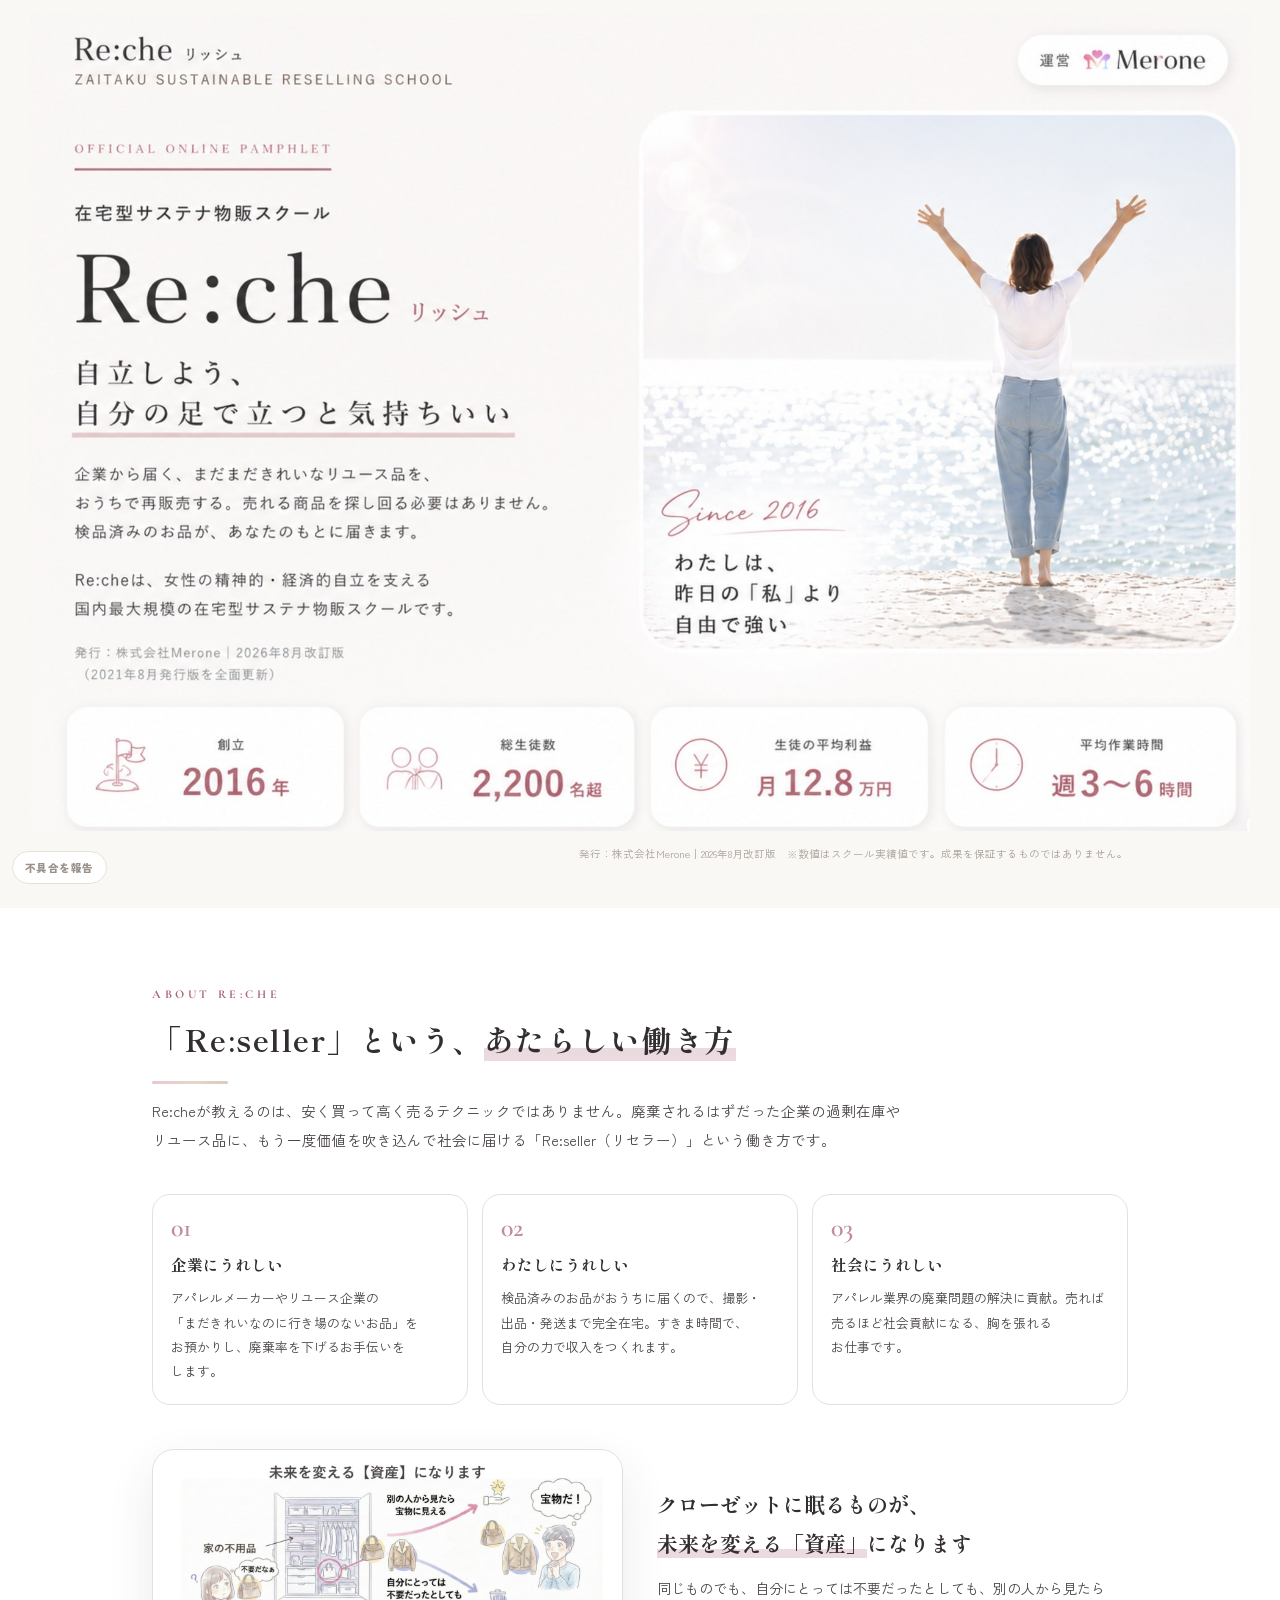
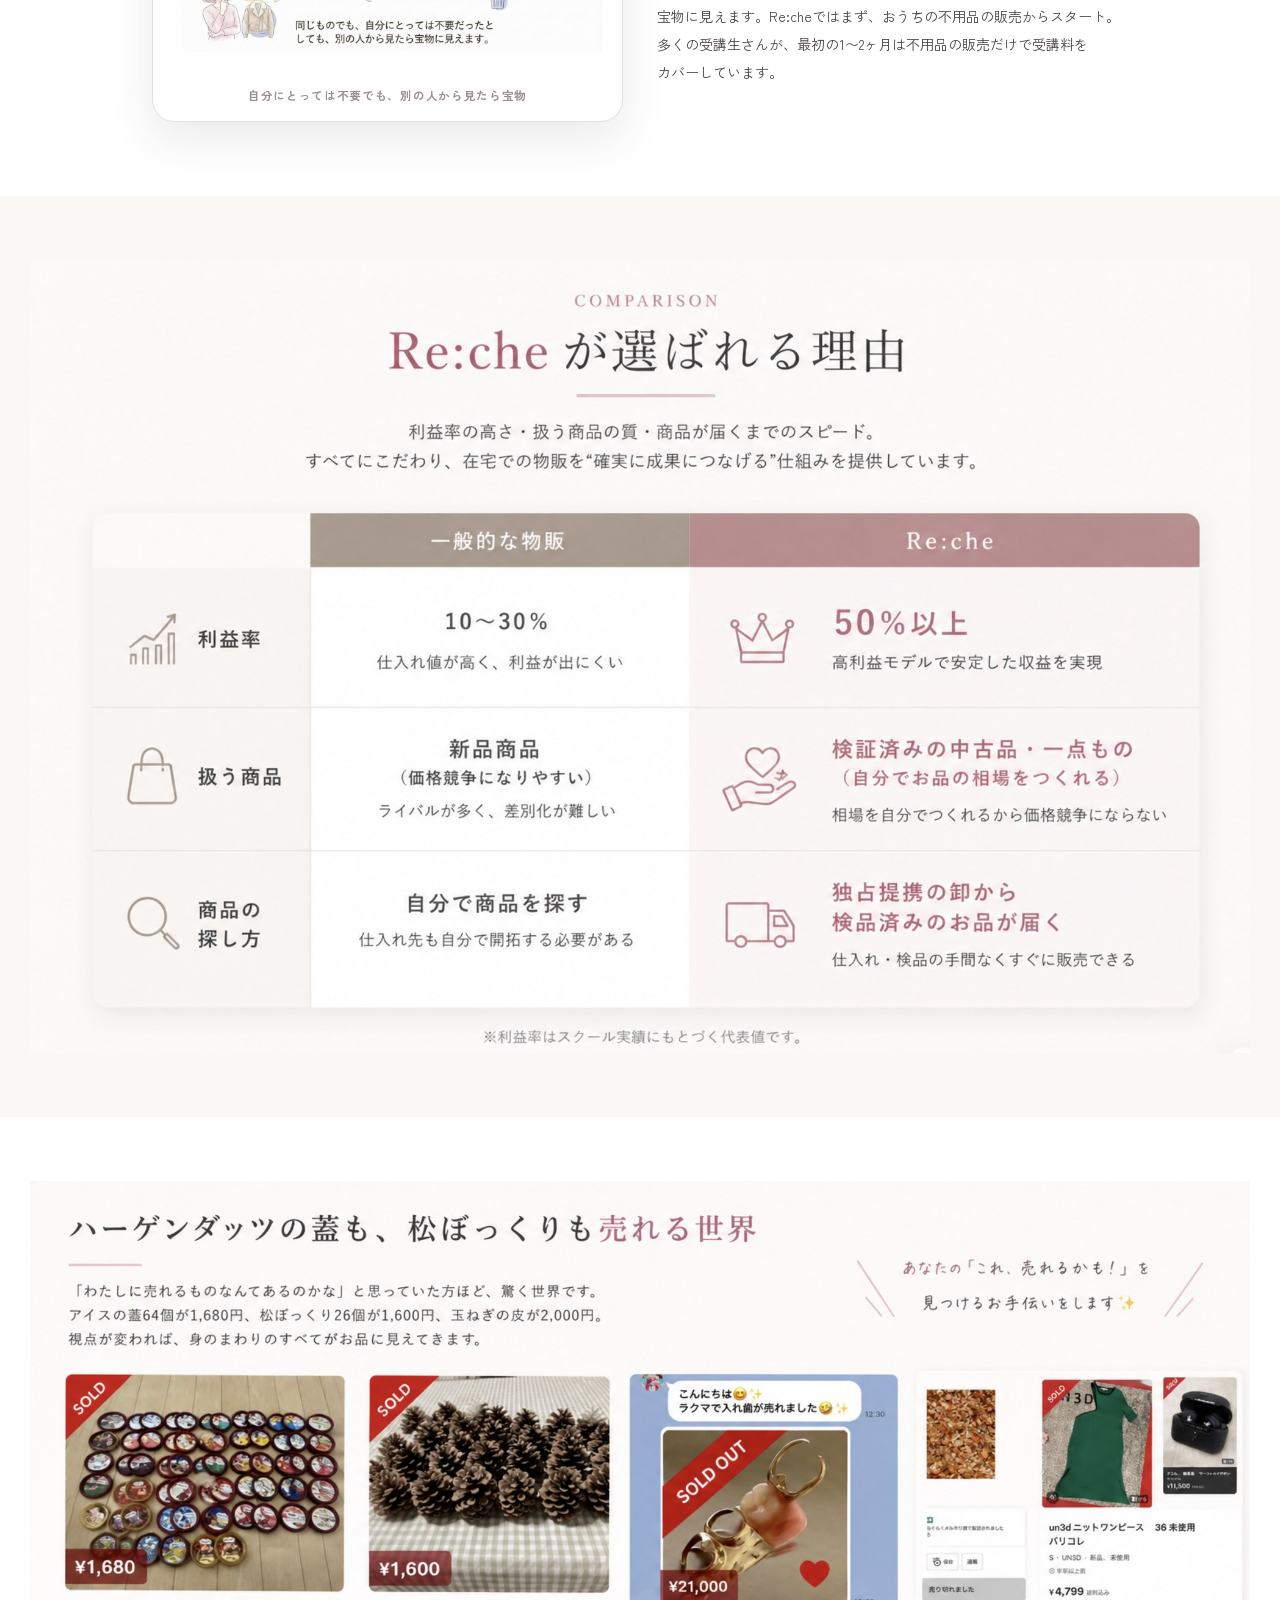
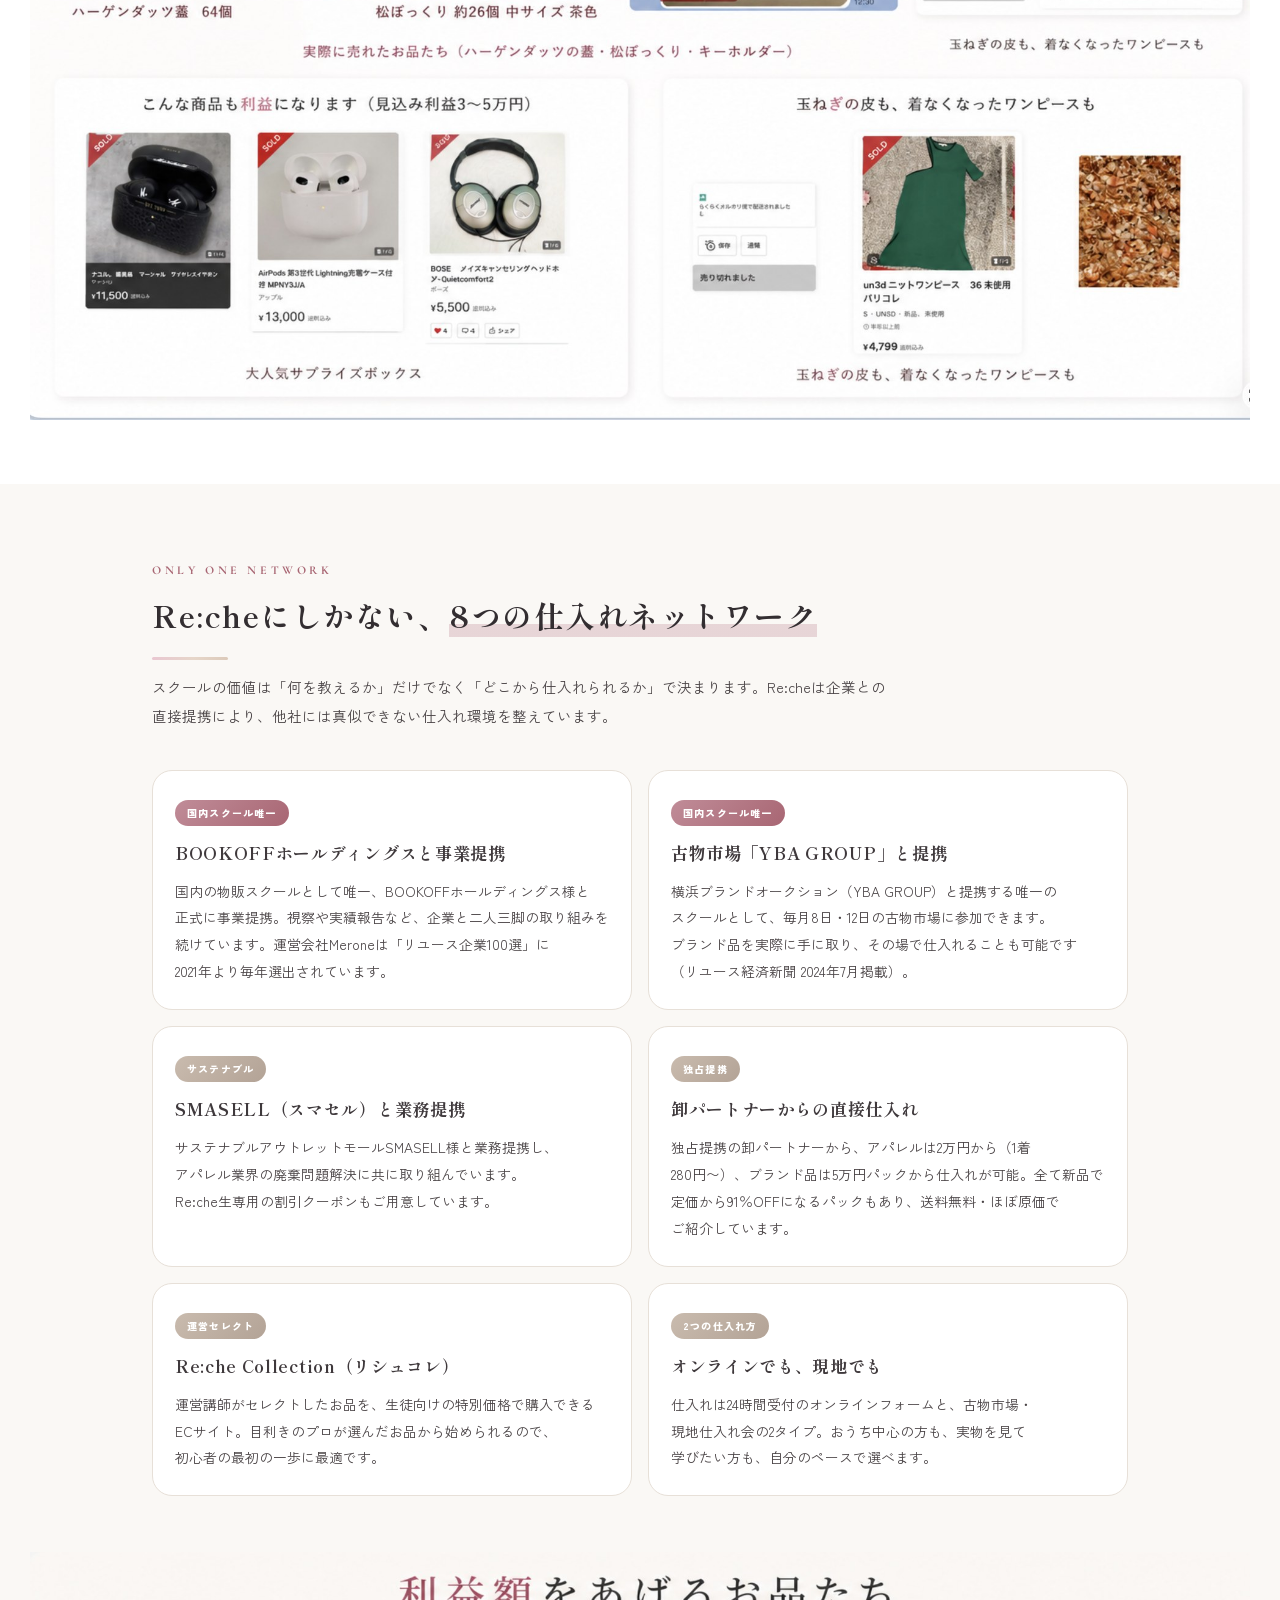
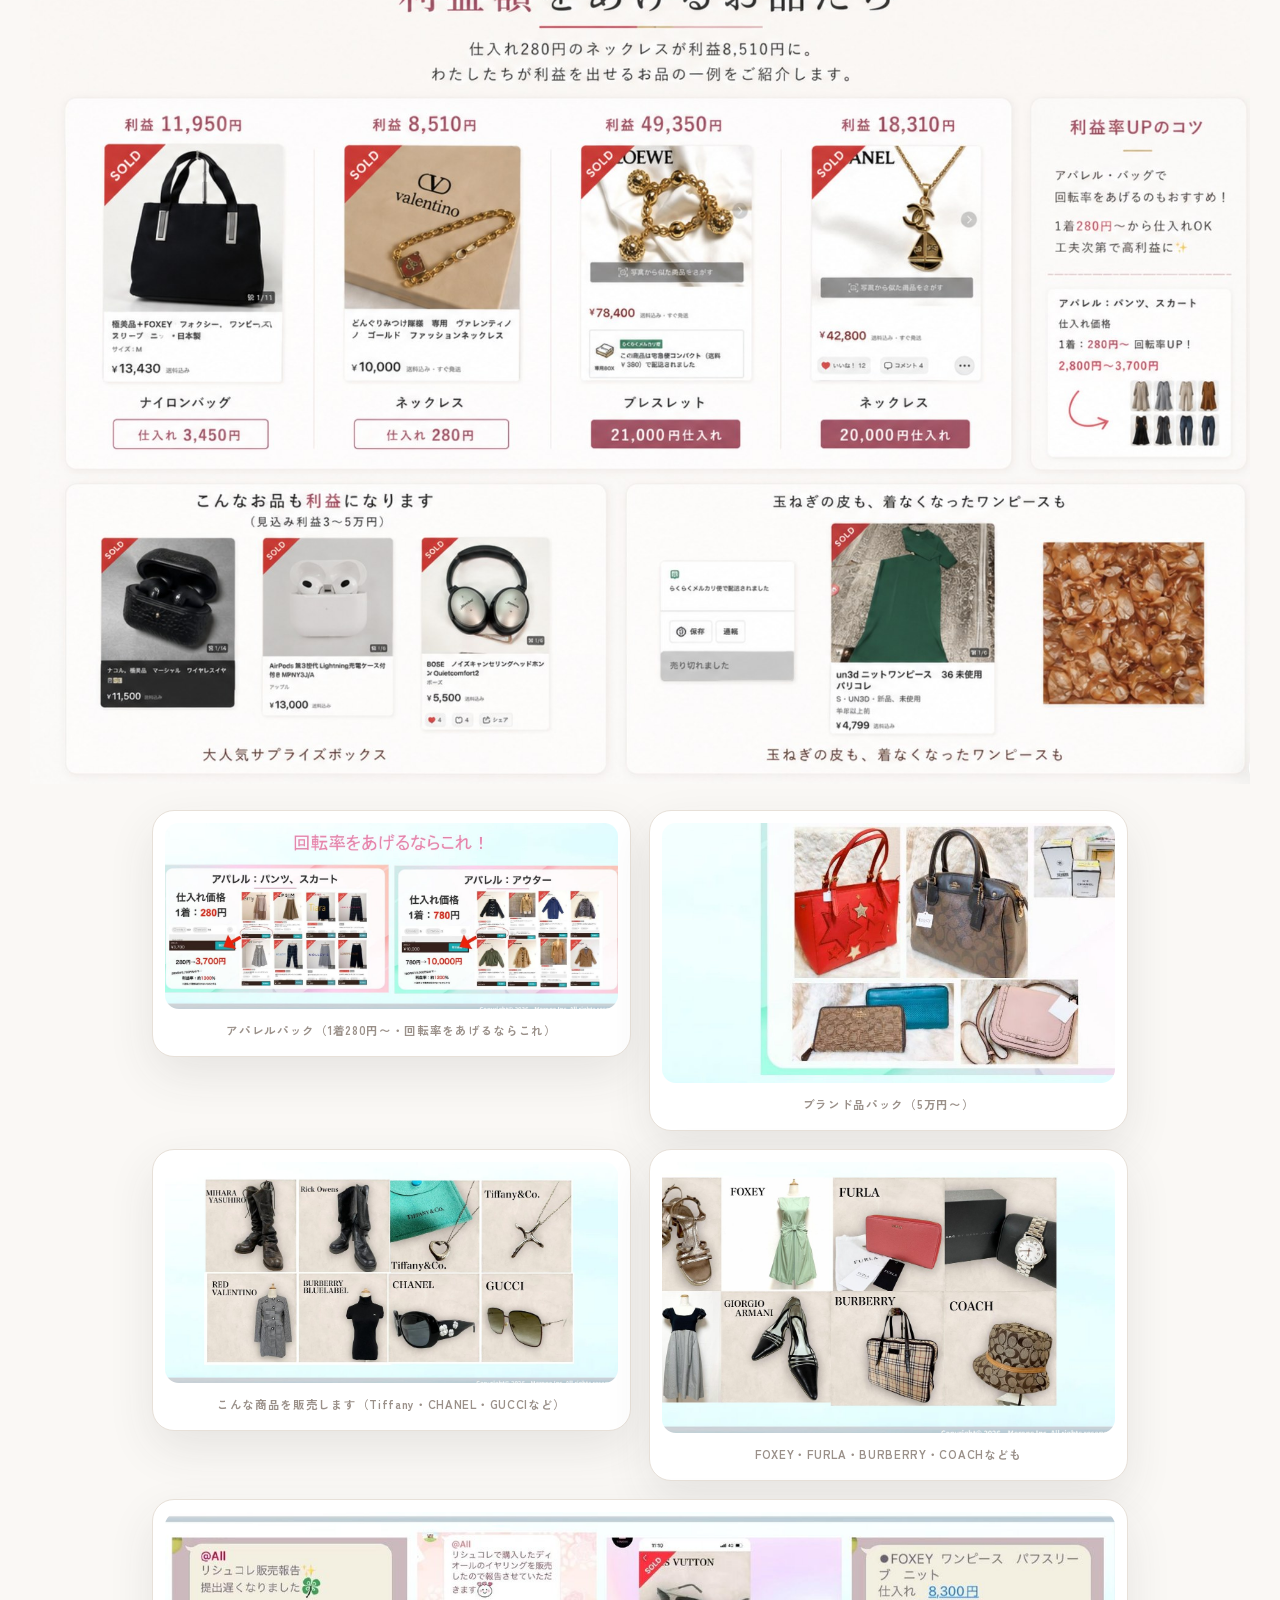
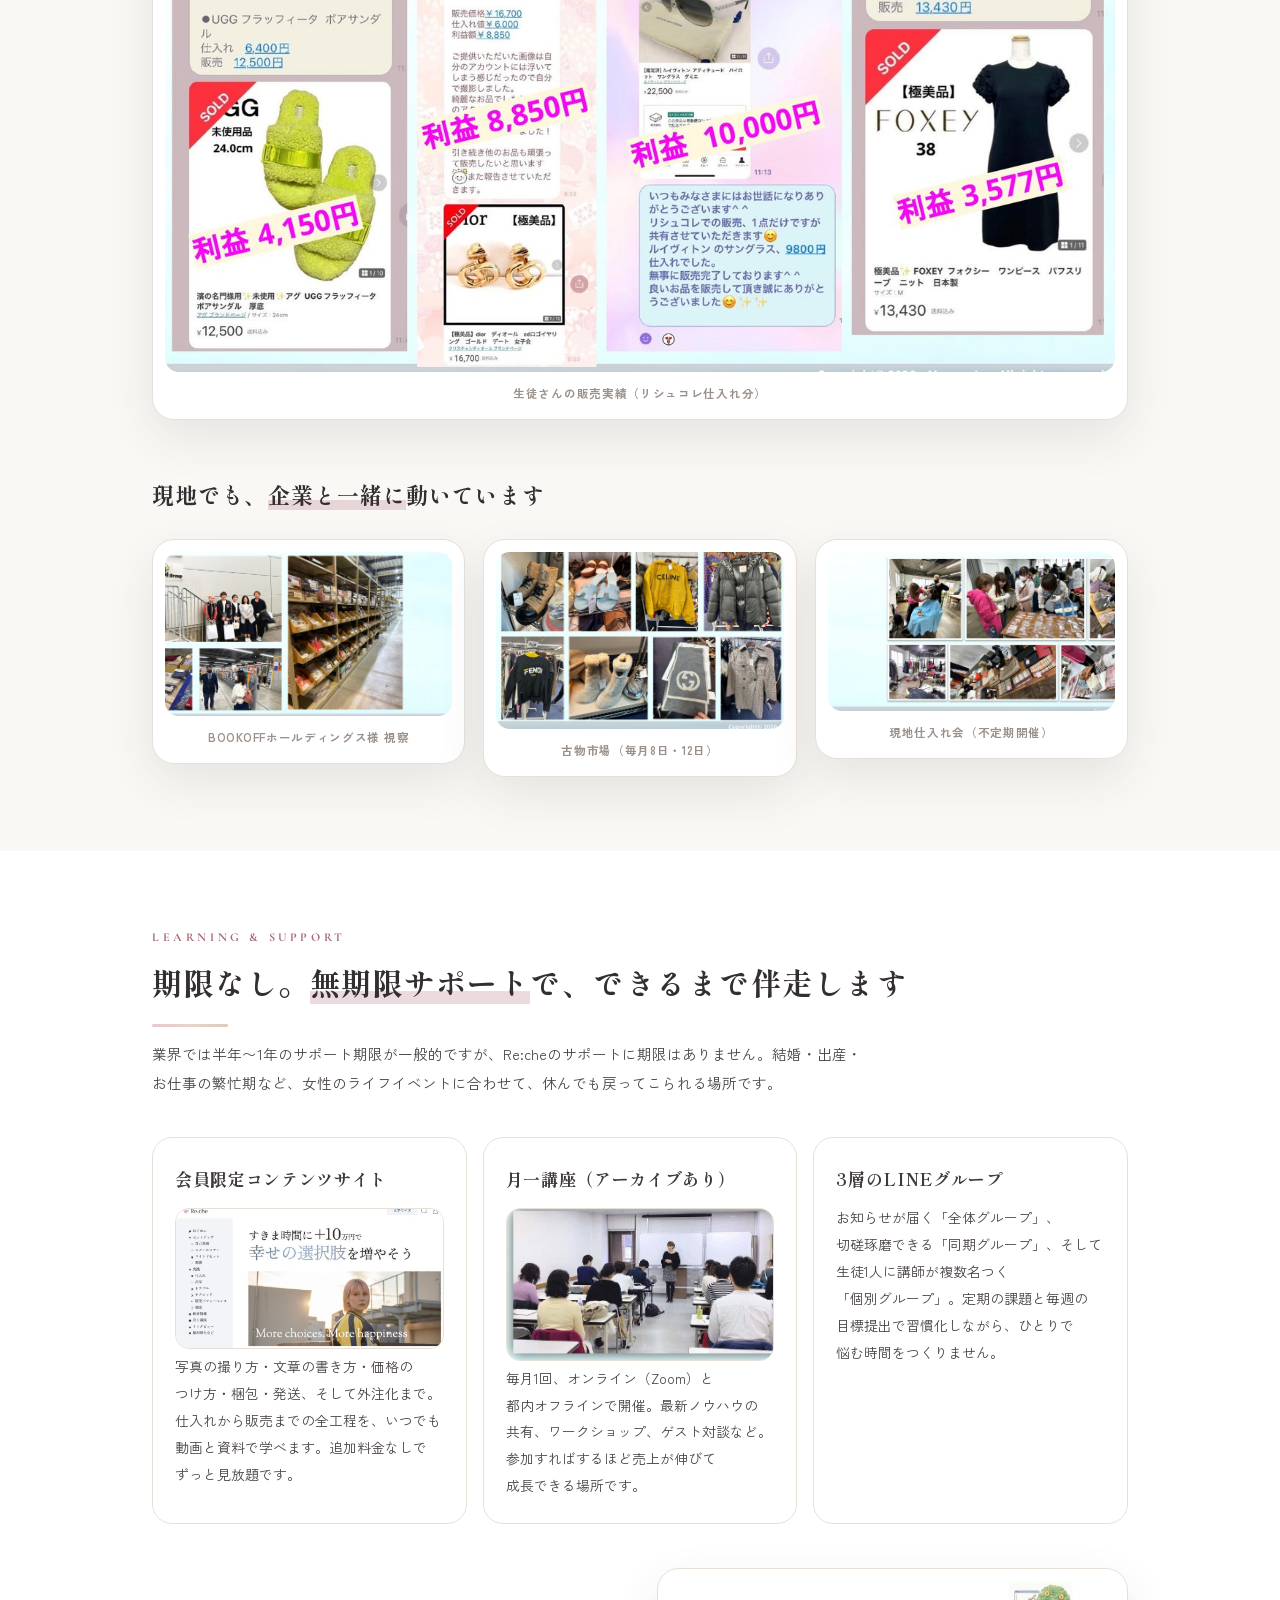
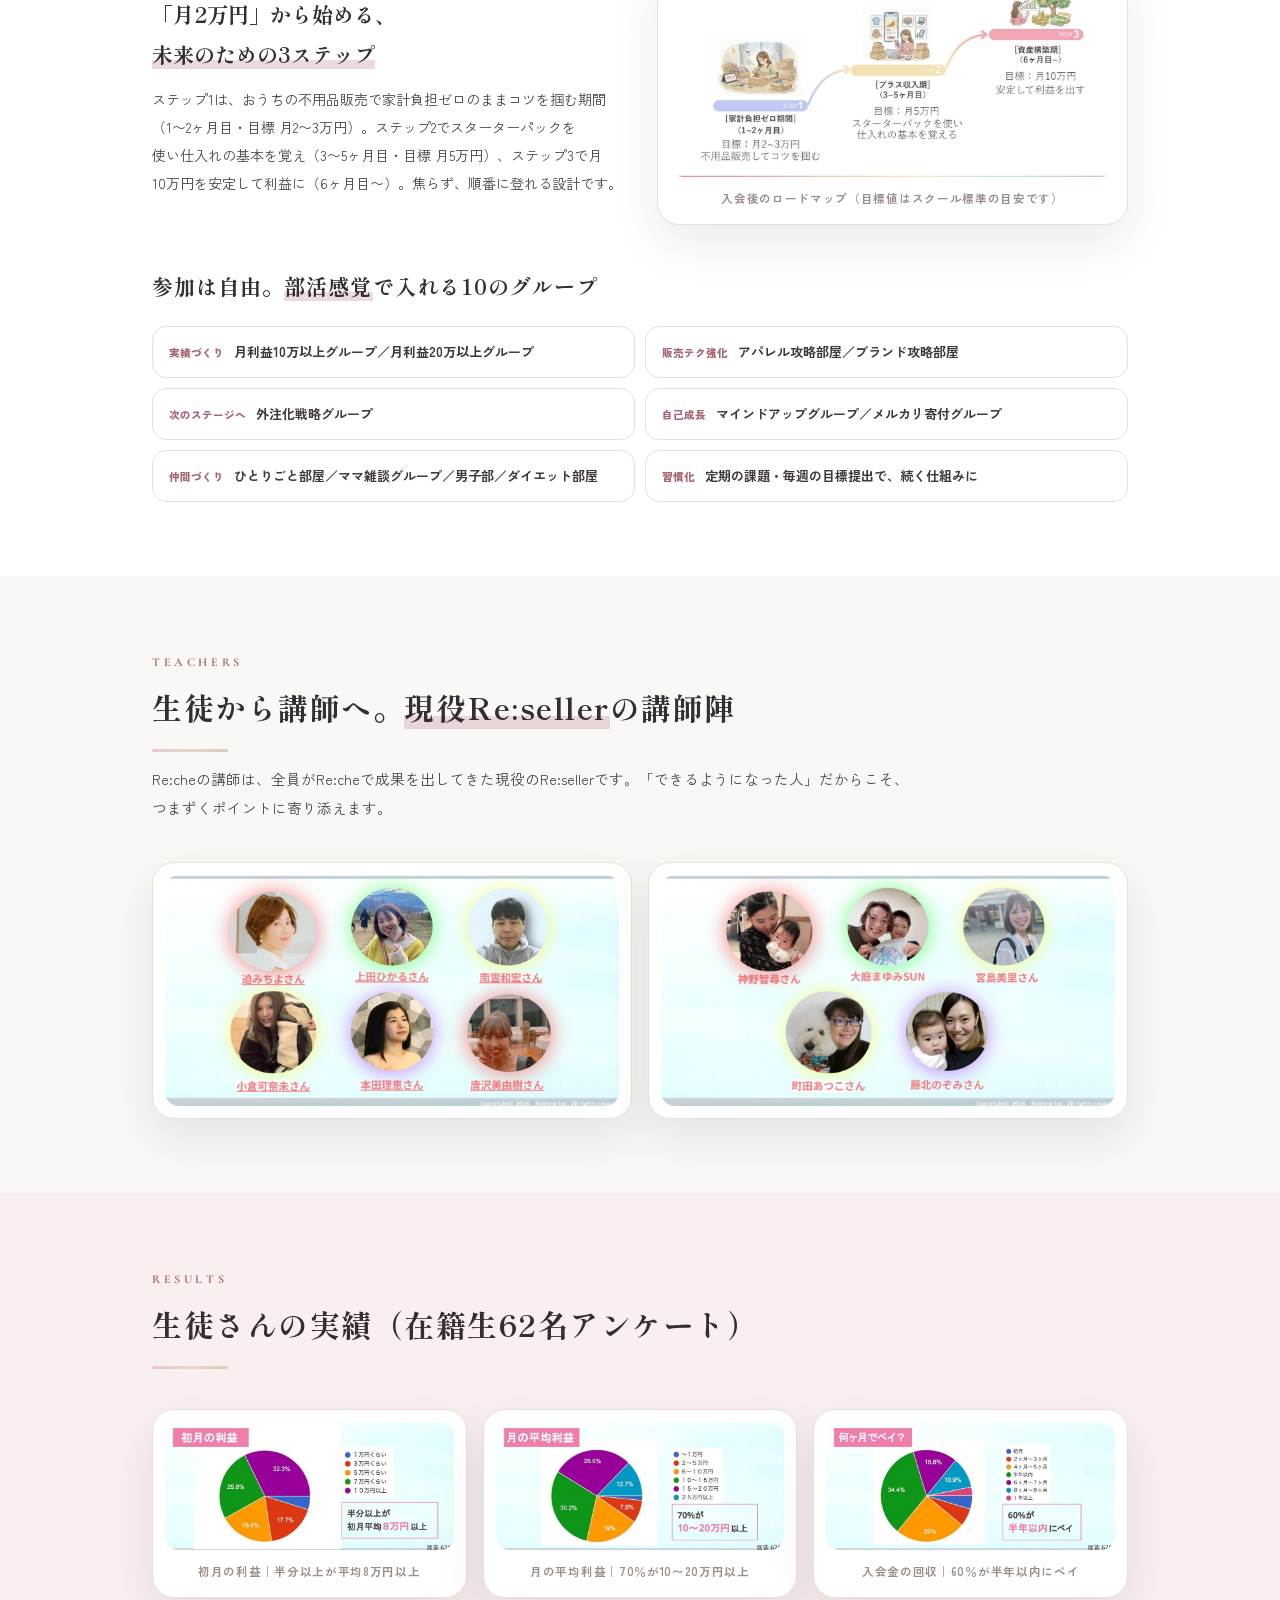
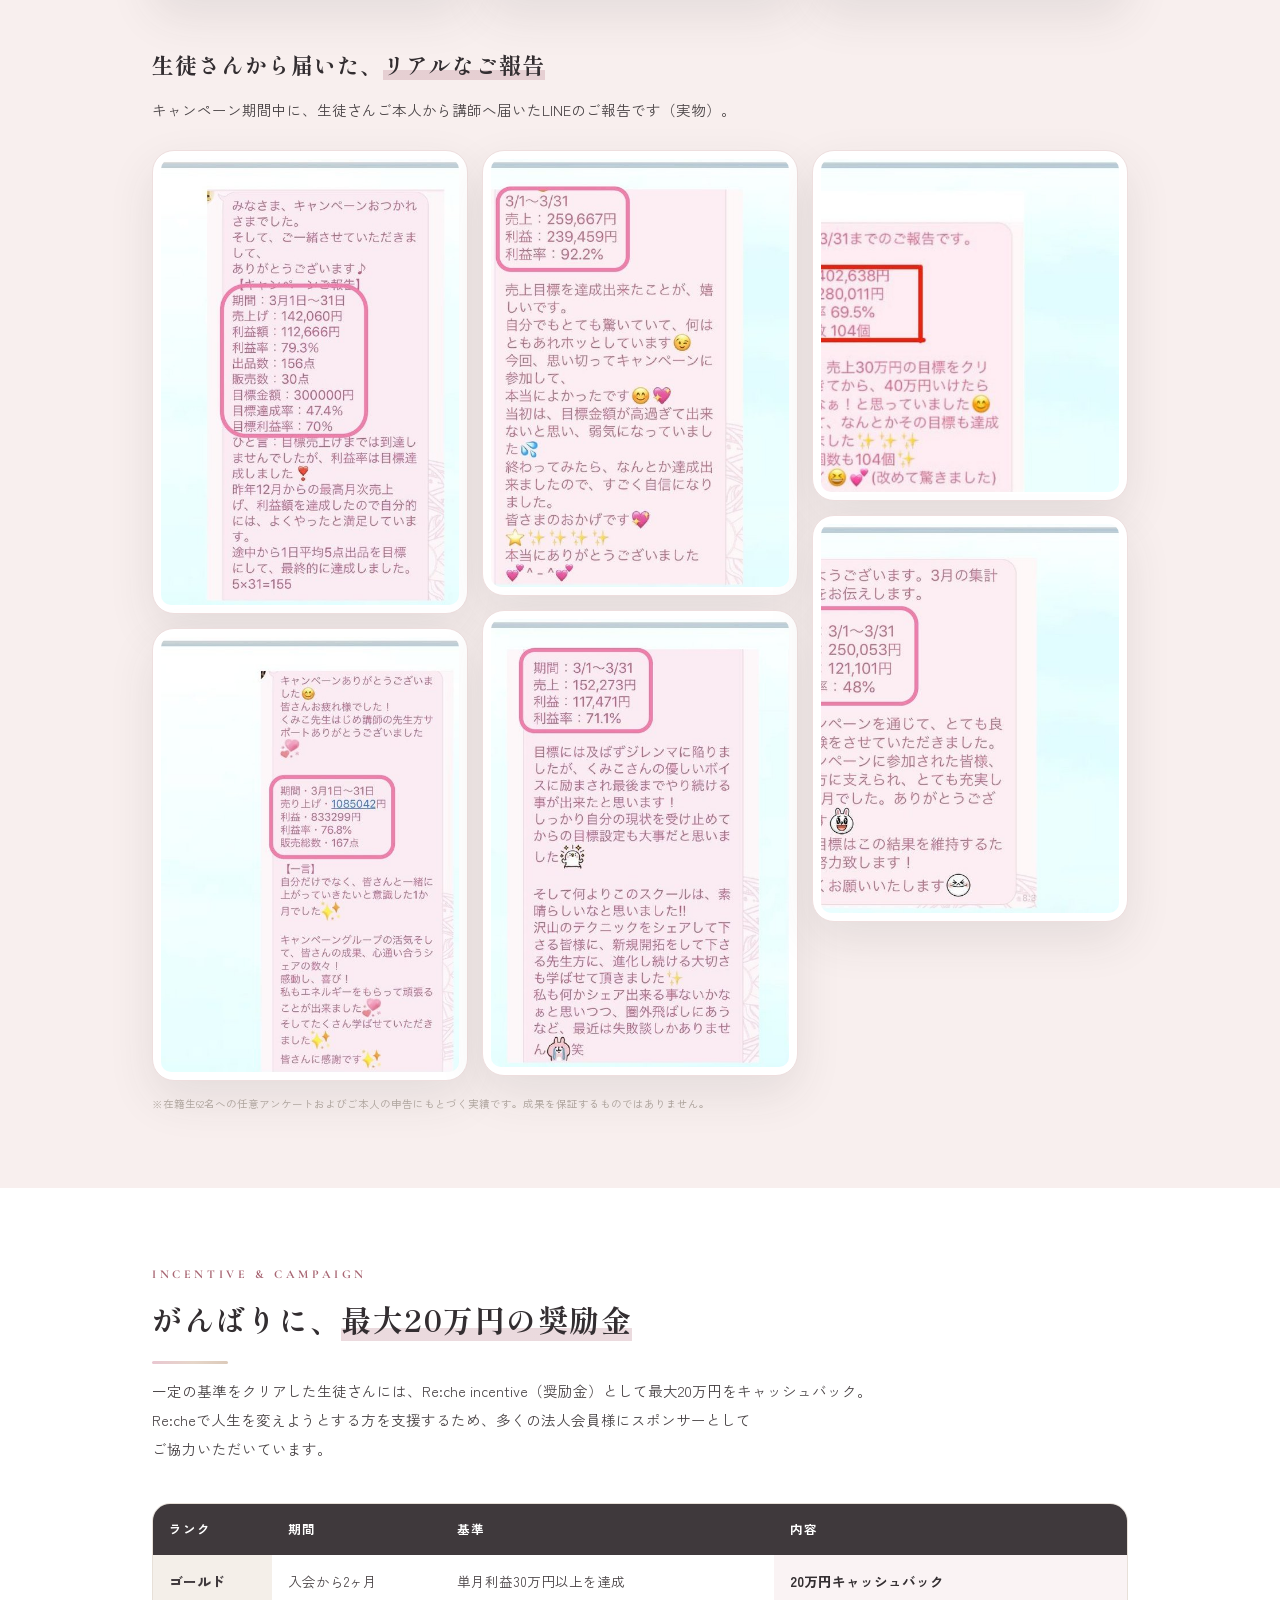
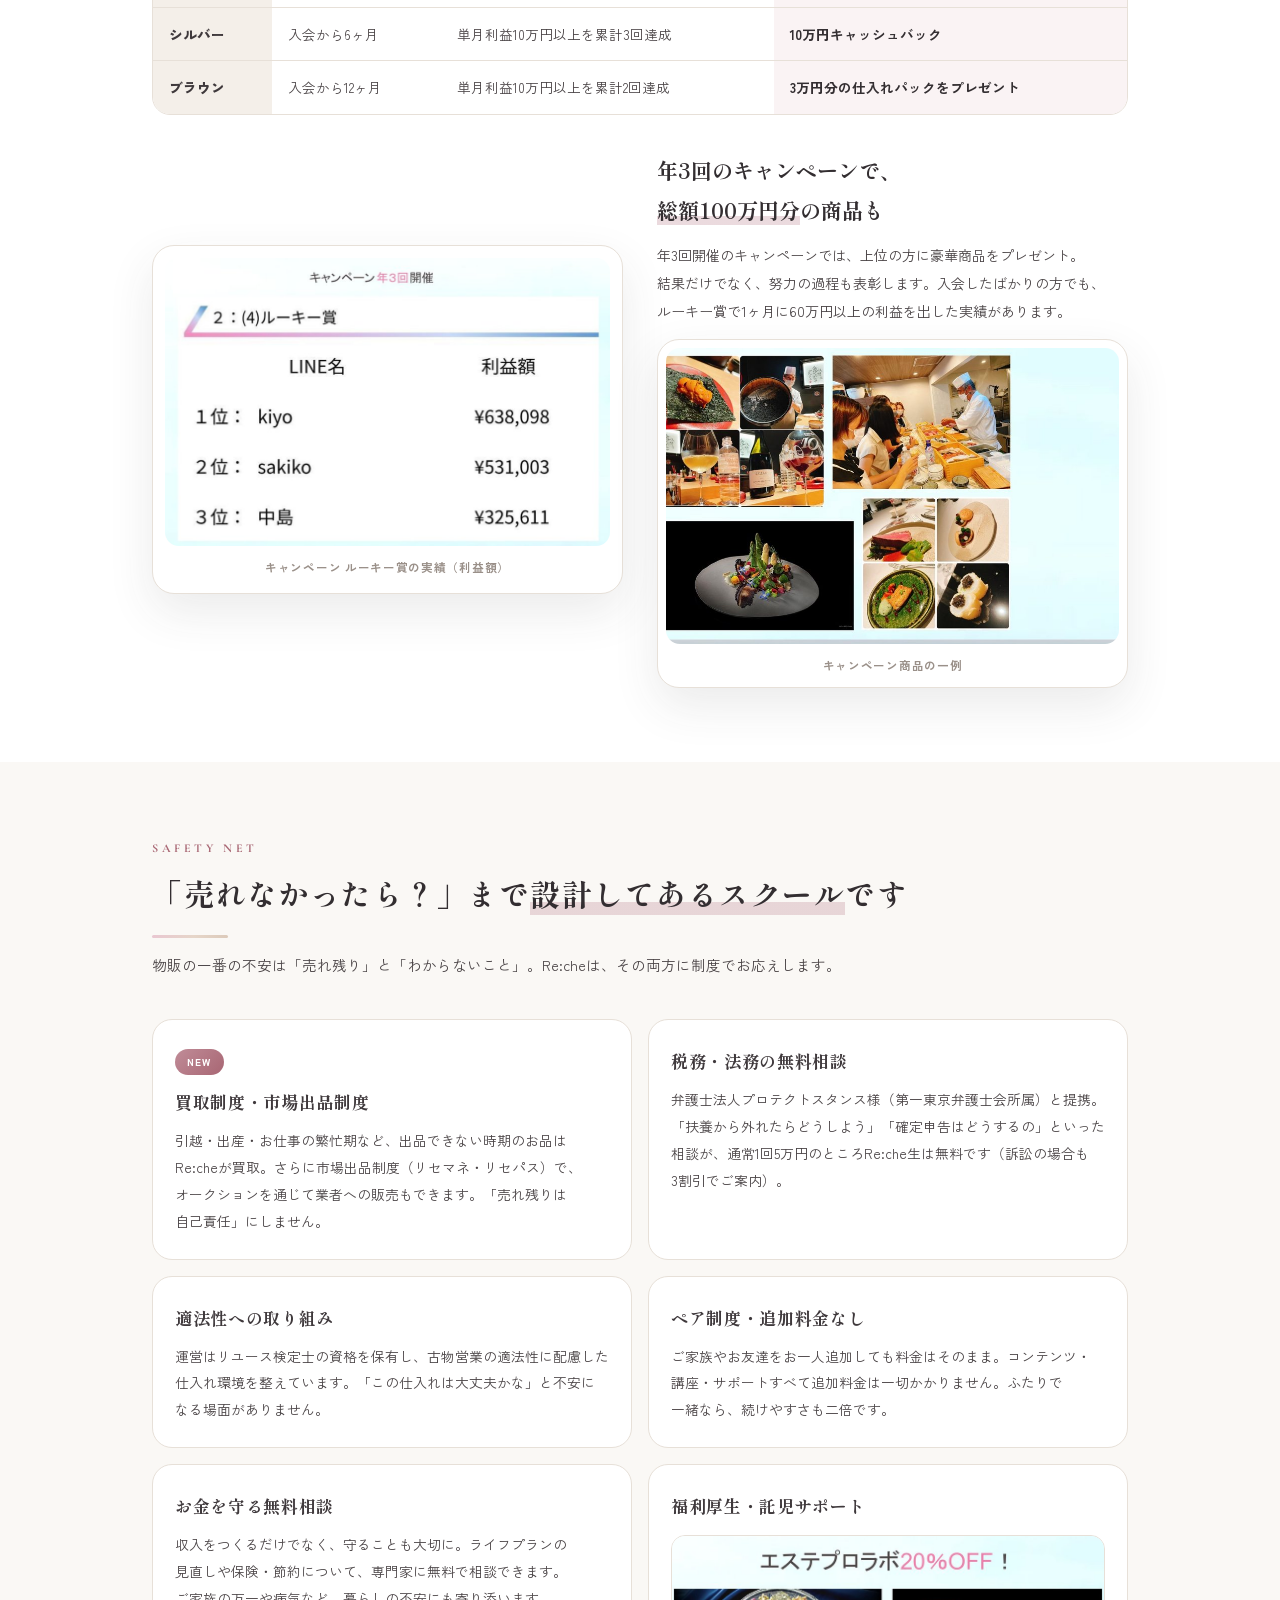
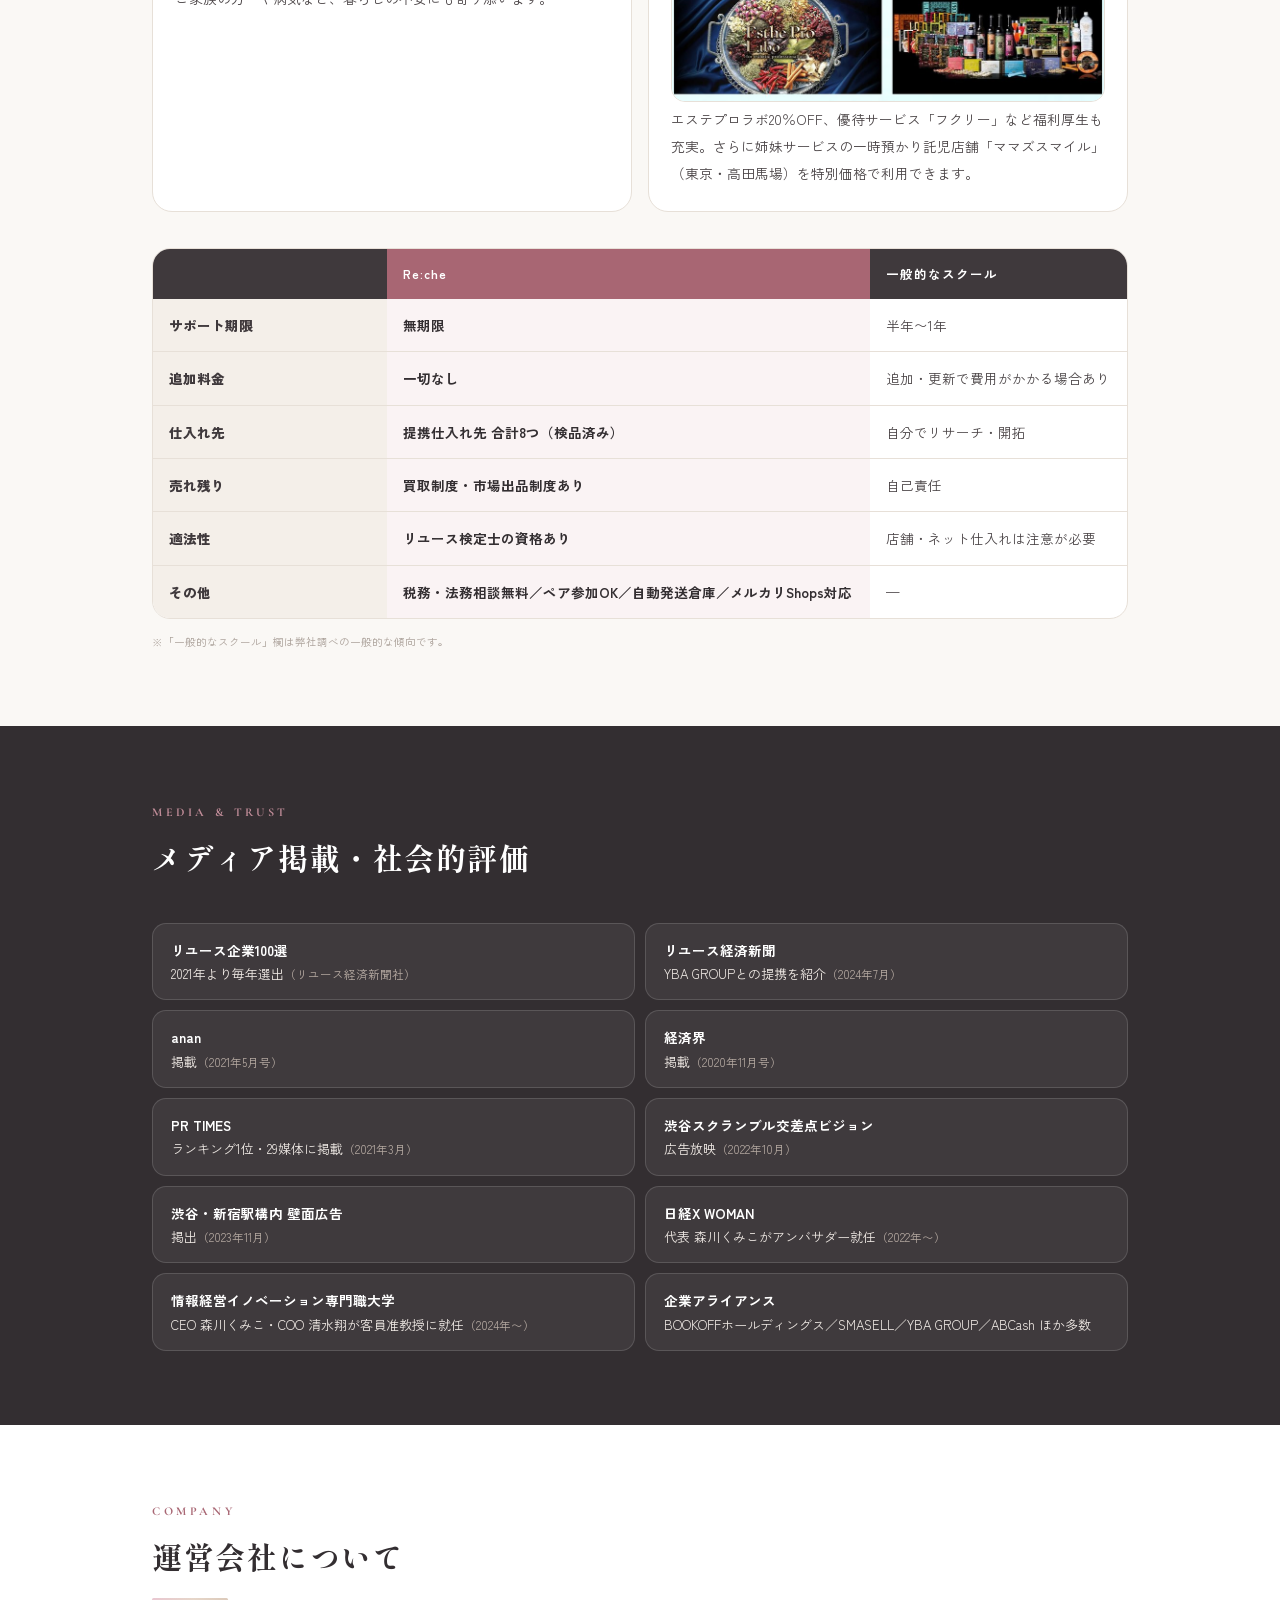
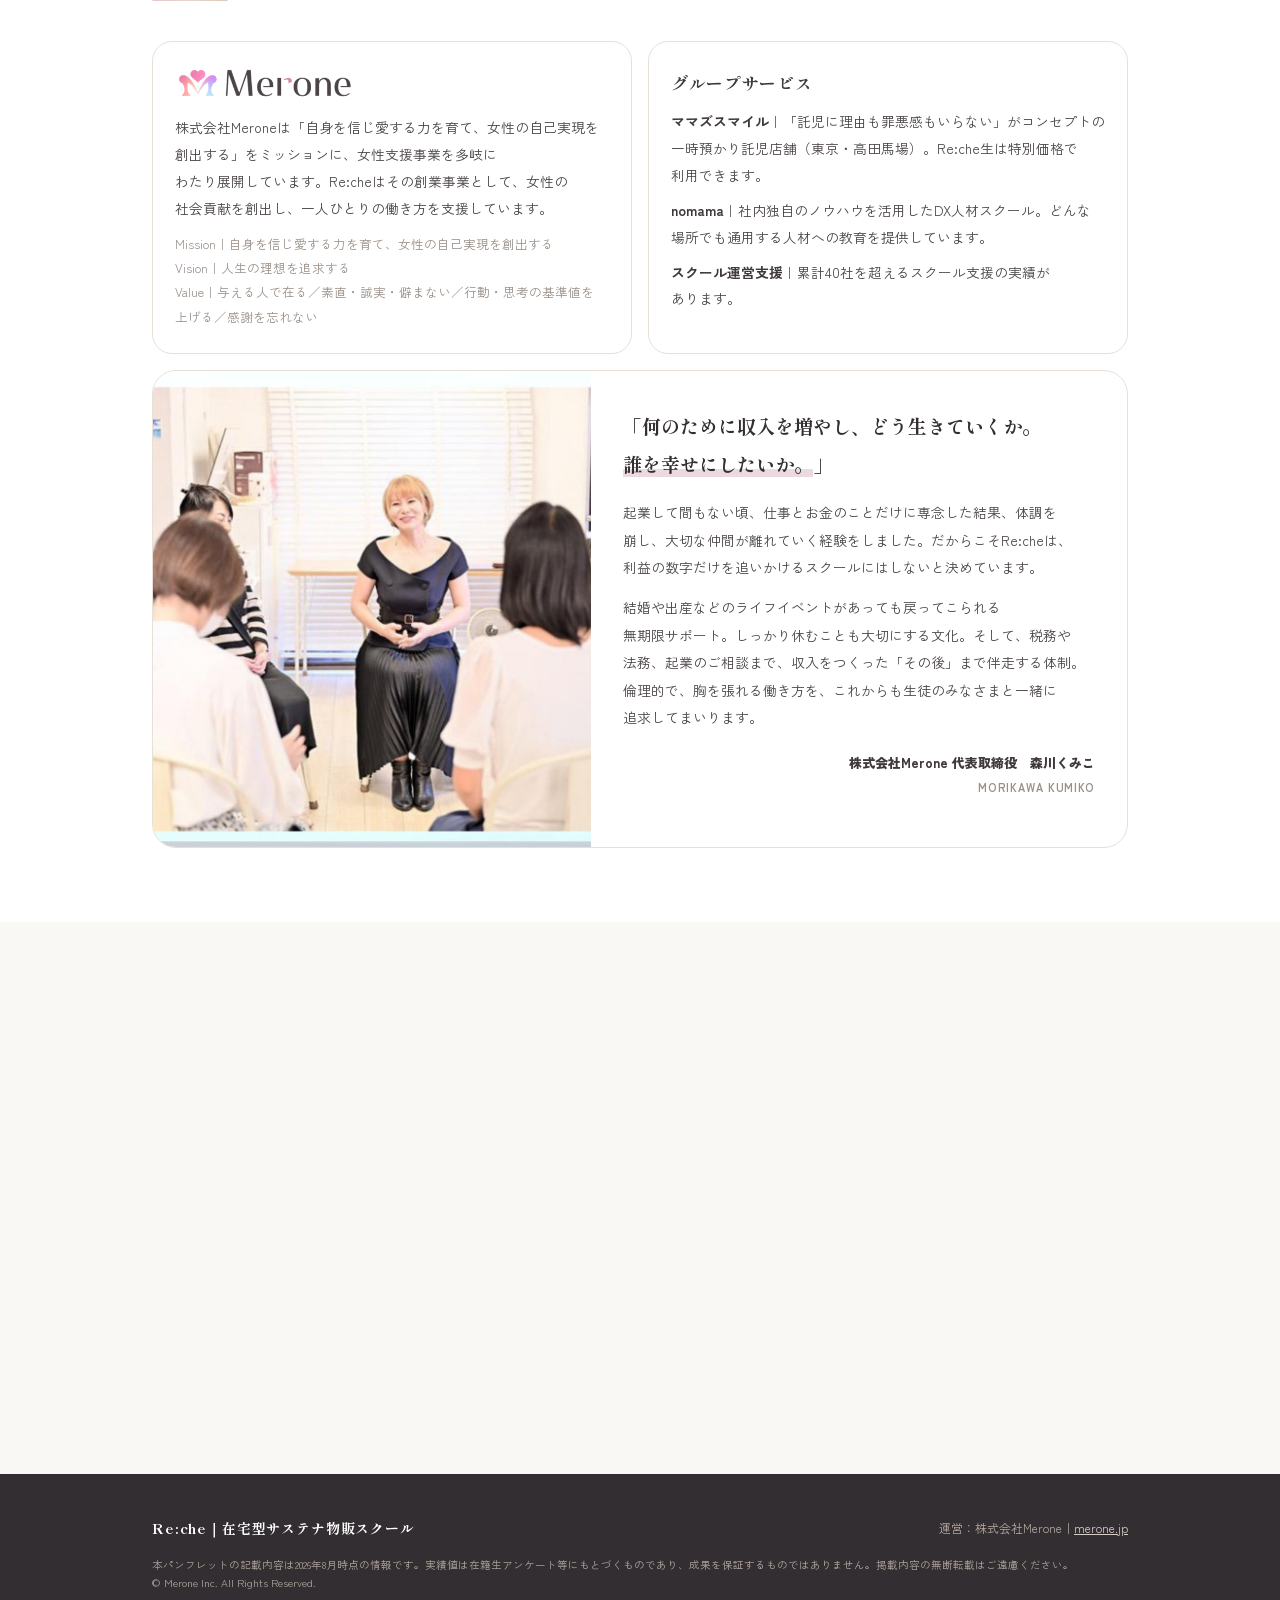
==== index.html @ aeef6c1f "支給リデザイン画像4枚を無加工で適用＋全体をクリーム×ローズ×明朝トーンに統一 Co-Authored-By: Claude Fable 5 <noreply@anthropic.com>" ====
<!DOCTYPE html>
<html lang="ja">
<head>
<meta charset="UTF-8">
<meta name="viewport" content="width=device-width, initial-scale=1.0">
<title>Re:che（リッシュ）公式オンラインパンフレット｜在宅型サステナ物販スクール</title>
<meta name="description" content="株式会社Meroneが運営する国内最大規模の在宅型サステナ物販スクールRe:che（リッシュ）の公式オンラインパンフレット。仕入れの仕組み・サポート体制・生徒の実績・運営会社情報を掲載しています。">
<meta property="og:title" content="Re:che（リッシュ）公式オンラインパンフレット">
<meta property="og:description" content="自立しよう、自分の足で立つと気持ちいい。在宅型サステナ物販スクールRe:cheの公式ガイドです。">
<meta property="og:type" content="website">
<meta property="og:image" content="https://kumiko0814.github.io/reche-pamphlet/img/sec-hero.jpg">
<link rel="preconnect" href="https://fonts.googleapis.com">
<link rel="preconnect" href="https://fonts.gstatic.com" crossorigin>
<link href="https://fonts.googleapis.com/css2?family=Cormorant+Garamond:ital,wght@0,500;0,600;1,500&family=Shippori+Mincho:wght@500;600;700&family=Zen+Kaku+Gothic+New:wght@400;500;700;900&display=swap" rel="stylesheet">
<style>
:root{
  --bg:#faf8f5; --bg2:#f4efe9; --pink-bg:#f8efee;
  --ink:#4a4446; --charcoal:#3f393c; --charcoal-deep:#332e31;
  --rose:#c08c98; --rose-deep:#a86673;
  --taupe:#b3a396; --line:#e7e0d8;
  --grad:linear-gradient(90deg,#e9c7d1 0%,#e6d6c9 55%,#dccaba 100%);
}
*{margin:0;padding:0;box-sizing:border-box;}
html{scroll-behavior:smooth;}
body{
  font-family:"Yu Gothic","YuGothic","Zen Kaku Gothic New","Hiragino Kaku Gothic ProN",sans-serif;
  color:var(--ink); background:var(--bg); line-height:2; font-size:15.5px;
  -webkit-font-smoothing:antialiased; overflow-x:hidden;
}
img{max-width:100%; display:block;}
a{color:var(--rose-deep);}
.en{font-family:"Cormorant Garamond","Yu Gothic",serif;}
.serif{font-family:"Shippori Mincho","Yu Mincho",serif;}
.wrap{max-width:1020px; margin:0 auto; padding:0 22px;}
.mob{display:none;}
@media(max-width:560px){ .mob{display:inline;} }

/* reveal */
.rv{opacity:0; transform:translateY(26px); transition:opacity .8s ease, transform .8s ease;}
.rv.in{opacity:1; transform:none;}
@media (prefers-reduced-motion: reduce){ .rv{opacity:1; transform:none; transition:none;} }

/* デザインボード（支給デザイン画像・無加工） */
.board{max-width:1240px; margin:0 auto; padding:0 10px;}
.board img{width:100%;}
.board.top{padding-top:14px;}

/* sections */
section{padding:74px 0;}
section.alt{background:#fff;}
section.pinkbg{background:var(--pink-bg);}
section.darkbg{background:var(--charcoal-deep); color:#efe9e4;}
.sec-head{margin-bottom:40px;}
.sec-head .en-ov{font-size:12px; letter-spacing:.3em; color:var(--rose-deep); font-weight:700; display:block; margin-bottom:8px;}
.darkbg .sec-head .en-ov{color:var(--rose);}
.sec-head h2{font-family:"Shippori Mincho","Yu Mincho",serif; font-size:30px; font-weight:700; color:var(--charcoal-deep); letter-spacing:.05em; line-height:1.7; word-break:auto-phrase;}
.darkbg .sec-head h2{color:#fff;}
.sec-head h2 .u{background:linear-gradient(transparent 70%,rgba(192,140,152,.32) 70%);}
.sec-head p.sub{margin-top:12px; font-size:14.5px; word-break:auto-phrase; max-width:760px;}
.darkbg .sec-head p.sub{color:#d6cdc7;}
.hairline{height:3px; background:var(--grad); border-radius:99px; width:76px; margin-top:16px;}

.cards{display:grid; gap:16px;}
.cards.c2{grid-template-columns:1fr 1fr;}
.cards.c3{grid-template-columns:repeat(3,1fr);}
.card{background:#fff; border:1px solid var(--line); border-radius:20px; padding:24px 22px;}
.pinkbg .card, .pinkbg .frame{border-color:#eedede;}
.card h3{font-family:"Shippori Mincho","Yu Mincho",serif; font-size:17px; color:var(--charcoal); font-weight:700; margin-bottom:8px; letter-spacing:.04em; word-break:auto-phrase;}
.card p{font-size:13.8px; line-height:1.95; word-break:auto-phrase;}
.card .tag{display:inline-block; font-size:10px; font-weight:900; letter-spacing:.12em; color:#fff; background:linear-gradient(135deg,var(--rose),var(--rose-deep)); border-radius:999px; padding:3px 12px; margin-bottom:10px;}
.card .tag.bl{background:linear-gradient(135deg,#c9bbae,var(--taupe));}
.card .cimg{border-radius:14px; overflow:hidden; margin:12px 0 4px; border:1px solid var(--line);}

/* photo frames */
.frame{background:#fff; border-radius:22px; padding:12px; box-shadow:0 18px 46px rgba(63,57,60,.10); border:1px solid var(--line);}
.frame img{border-radius:14px;}
.frame .cap{font-size:11.5px; color:#9a9089; font-weight:700; letter-spacing:.06em; padding:10px 6px 2px; text-align:center; word-break:auto-phrase;}

.split{display:grid; grid-template-columns:1fr 1fr; gap:34px; align-items:center;}
.split .txt h3{font-family:"Shippori Mincho","Yu Mincho",serif; font-size:21px; font-weight:700; color:var(--charcoal-deep); line-height:1.9; margin-bottom:10px; word-break:auto-phrase;}
.split .txt h3 .u{background:linear-gradient(transparent 70%,rgba(192,140,152,.32) 70%);}
.split .txt p{font-size:14px; word-break:auto-phrase;}

.tblwrap{overflow-x:auto; -webkit-overflow-scrolling:touch; border-radius:18px; border:1px solid var(--line); background:#fff;}
table{width:100%; border-collapse:collapse; min-width:560px; font-size:13.5px;}
th,td{padding:14px 16px; text-align:left; border-bottom:1px solid var(--line); vertical-align:top; line-height:1.8;}
thead th{background:var(--charcoal); color:#fff; font-size:12.5px; letter-spacing:.08em; border-bottom:none;}
thead th.hl{background:var(--rose-deep);}
tbody tr:last-child td{border-bottom:none;}
td.hl{background:#faf3f4; font-weight:700; color:var(--charcoal-deep);}
td.rowlb,th.rowlb{font-weight:900; color:var(--charcoal); white-space:nowrap; background:var(--bg2);}

.flow{display:grid; grid-template-columns:repeat(3,1fr); gap:14px; margin-top:8px;}
.flow .f{background:#fff; border:1px solid var(--line); border-radius:18px; padding:20px 18px; position:relative;}
.flow .f .no{font-size:26px; font-weight:600; color:var(--rose); line-height:1; font-family:"Cormorant Garamond",serif;}
.flow .f h4{font-family:"Shippori Mincho","Yu Mincho",serif; font-size:15.5px; color:var(--charcoal-deep); font-weight:700; margin:8px 0 6px; word-break:auto-phrase;}
.flow .f p{font-size:12.8px; line-height:1.9; word-break:auto-phrase;}

.gallery{display:grid; grid-template-columns:1fr 1fr; gap:18px; margin-top:26px; align-items:start;}
.gallery .wide{grid-column:1/-1;}
.strip{display:grid; grid-template-columns:repeat(3,1fr); gap:18px; margin-top:26px; align-items:start;}

.club{display:grid; grid-template-columns:repeat(2,1fr); gap:10px;}
.club .cl{background:#fff; border:1px solid var(--line); border-radius:14px; padding:12px 16px; font-size:13px; font-weight:700; color:var(--charcoal); display:flex; gap:10px; align-items:baseline; word-break:auto-phrase;}
.club .cl span{font-size:10.5px; color:var(--rose-deep); font-weight:900; white-space:nowrap;}

.medlist{display:grid; grid-template-columns:repeat(2,1fr); gap:10px;}
.medlist .m{background:rgba(255,255,255,.06); border:1px solid rgba(255,255,255,.14); border-radius:14px; padding:14px 18px; font-size:13px; line-height:1.8; word-break:auto-phrase;}
.medlist .m b{color:#fff; display:block; font-size:13.5px;}
.medlist .m span{color:#b5a9a1; font-size:11.5px;}

.masonry{columns:3; column-gap:14px; margin-top:26px;}
.masonry .frame{margin:0 0 14px; break-inside:avoid; padding:8px;}
.masonry .frame img{border-radius:10px;}

.msg{background:#fff; border-radius:24px; border:1px solid var(--line); padding:0; overflow:hidden; display:grid; grid-template-columns:.9fr 1.1fr;}
.msg .ph{min-height:100%;}
.msg .ph img{width:100%; height:100%; object-fit:cover;}
.msg .bd{padding:36px 32px;}
.msg .q{font-family:"Shippori Mincho","Yu Mincho",serif; font-size:19px; font-weight:700; color:var(--charcoal-deep); line-height:2; margin-bottom:16px; word-break:auto-phrase;}
.msg .q .u{background:linear-gradient(transparent 70%,rgba(192,140,152,.32) 70%);}
.msg p{font-size:13.8px; margin-bottom:12px; word-break:auto-phrase;}
.msg .sign{text-align:right; font-size:13px; font-weight:900; color:var(--charcoal); margin-top:18px;}
.msg .sign small{display:block; font-weight:700; color:#9a9089; font-size:11px; letter-spacing:.08em;}

.cta{background:linear-gradient(135deg,var(--charcoal) 0%,var(--charcoal-deep) 100%); border-radius:26px; padding:46px 34px; text-align:center; color:#fff; position:relative; overflow:hidden;}
.cta::before{content:""; position:absolute; inset:auto -60px -120px auto; width:280px; height:280px; border-radius:50%; background:radial-gradient(circle,rgba(192,140,152,.35),transparent 70%);}
.cta h3{font-family:"Shippori Mincho","Yu Mincho",serif; font-size:22px; font-weight:700; letter-spacing:.06em; line-height:1.8; word-break:auto-phrase; position:relative;}
.cta p{font-size:13.5px; color:#d6cdc7; margin-top:10px; word-break:auto-phrase; position:relative;}
.cta .btns{display:flex; gap:12px; justify-content:center; margin-top:24px; flex-wrap:wrap; position:relative;}
.cta a.bt{display:inline-block; text-decoration:none; font-weight:900; font-size:14px; border-radius:999px; padding:14px 32px; letter-spacing:.04em;}
.cta a.p{background:linear-gradient(135deg,var(--rose),var(--rose-deep)); color:#fff;}
.cta a.w{background:#fff; color:var(--charcoal-deep);}

.links{display:grid; grid-template-columns:1fr 1fr; gap:14px; margin-top:26px;}
.links a{display:block; text-decoration:none; background:#fff; border:1px solid var(--line); border-radius:18px; padding:20px 22px; transition:box-shadow .2s;}
.links a:hover{box-shadow:0 10px 30px rgba(63,57,60,.10);}
.links b{color:var(--charcoal-deep); font-size:14.5px; display:block;}
.links span{font-size:12px; color:#9a9089;}

footer{background:var(--charcoal-deep); color:#b5a9a1; padding:40px 0 110px; font-size:12px;}
footer .fx{display:flex; justify-content:space-between; align-items:center; gap:16px; flex-wrap:wrap;}
footer .co{color:#fff; font-weight:900; font-size:14px; letter-spacing:.06em; font-family:"Shippori Mincho",serif;}
footer a{color:#d6cdc7;}
.smallnote{font-size:10.5px; color:#aca29b; margin-top:14px; line-height:1.8;}
.darkbg .smallnote{color:#948a84;}

@media(max-width:880px){
  .cards.c2,.cards.c3{grid-template-columns:1fr;}
  .flow{grid-template-columns:1fr;}
  .club{grid-template-columns:1fr;}
  .medlist{grid-template-columns:1fr;}
  .links{grid-template-columns:1fr;}
  .split{grid-template-columns:1fr; gap:22px;}
  .gallery{grid-template-columns:1fr;}
  .strip{grid-template-columns:1fr;}
  .masonry{columns:2;}
  .msg{grid-template-columns:1fr;}
  .msg .ph img{max-height:340px;}
  section{padding:56px 0;}
  .sec-head h2{font-size:23px;}
  body{font-size:14.5px;}
}
@media(max-width:520px){ .masonry{columns:1;} }

/* bug report tool */
#bugL{position:fixed; left:12px; bottom:16px; z-index:59; background:rgba(255,255,255,.92); border:1px solid var(--line); color:#9a9089; font-size:10.5px; font-weight:800; border-radius:999px; padding:5px 12px; cursor:pointer; letter-spacing:.04em;}
#bugM{position:fixed; inset:0; background:rgba(51,46,49,.55); display:none; align-items:center; justify-content:center; z-index:70; padding:24px;}
#bugM.on{display:flex;}
#bugM .bx{background:#fff; border-radius:20px; padding:22px 20px; max-width:360px; width:100%;}
#bugM h3{font-size:14.5px; color:var(--charcoal-deep); margin-bottom:8px;}
#bugM textarea{width:100%; border:1.5px solid #eae3db; border-radius:12px; padding:11px 13px; font-size:14px; line-height:1.8; color:var(--charcoal-deep); font-family:inherit; min-height:100px; resize:vertical;}
#bugM .bb{display:flex; gap:8px; margin-top:12px;}
#bugM button{flex:1; border:none; border-radius:999px; padding:11px; font-size:13px; font-weight:800; cursor:pointer; font-family:inherit;}
#bugM .s{background:linear-gradient(135deg,#b5798a,var(--rose)); color:#fff;}
#bugM .c{background:#f2ede7; color:var(--charcoal);}
#bugM .done{display:none; font-size:12.5px; color:var(--rose-deep); font-weight:800; margin-top:8px; text-align:center;}
</style>
</head>
<body>

<!-- HERO（支給デザイン） -->
<div class="board top">
  <img src="img/sec-hero.jpg" alt="Re:che（リッシュ）在宅型サステナ物販スクール 公式オンラインパンフレット。自立しよう、自分の足で立つと気持ちいい。創立2016年・総生徒数2,200名超・生徒の平均利益 月12.8万円・平均作業時間 週3〜6時間">
</div>
<div class="wrap"><p class="smallnote" style="text-align:right;">発行：株式会社Merone｜2026年8月改訂版　※数値はスクール実績値です。成果を保証するものではありません。</p></div>

<!-- ABOUT -->
<section class="alt" style="margin-top:44px;">
  <div class="wrap">
    <div class="sec-head rv">
      <span class="en-ov en">ABOUT RE:CHE</span>
      <h2>「Re:seller」という、<br class="mob"><span class="u">あたらしい働き方</span></h2>
      <div class="hairline"></div>
      <p class="sub">Re:cheが教えるのは、安く買って高く売るテクニックではありません。廃棄されるはずだった企業の過剰在庫やリユース品に、もう一度価値を吹き込んで社会に届ける「Re:seller（リセラー）」という働き方です。</p>
    </div>
    <div class="flow rv">
      <div class="f"><div class="no">01</div><h4>企業にうれしい</h4><p>アパレルメーカーやリユース企業の「まだきれいなのに行き場のないお品」をお預かりし、廃棄率を下げるお手伝いをします。</p></div>
      <div class="f"><div class="no">02</div><h4>わたしにうれしい</h4><p>検品済みのお品がおうちに届くので、撮影・出品・発送まで完全在宅。すきま時間で、自分の力で収入をつくれます。</p></div>
      <div class="f"><div class="no">03</div><h4>社会にうれしい</h4><p>アパレル業界の廃棄問題の解決に貢献。売れば売るほど社会貢献になる、胸を張れるお仕事です。</p></div>
    </div>
    <div class="split rv" style="margin-top:44px;">
      <div class="frame"><img src="img/ill-closet.jpg" alt="家の不用品が、別の人から見たら宝物に見えるイラスト" loading="lazy"><div class="cap">自分にとっては不要でも、別の人から見たら宝物</div></div>
      <div class="txt">
        <h3>クローゼットに眠るものが、<br><span class="u">未来を変える「資産」</span>になります</h3>
        <p>同じものでも、自分にとっては不要だったとしても、別の人から見たら宝物に見えます。Re:cheではまず、おうちの不用品の販売からスタート。多くの受講生さんが、最初の1〜2ヶ月は不用品の販売だけで受講料をカバーしています。</p>
      </div>
    </div>
  </div>
</section>

<!-- 選ばれる理由（支給デザイン） -->
<section style="padding:64px 0;">
  <div class="board rv">
    <img src="img/sec-reason.jpg" alt="Re:cheが選ばれる理由の比較表。利益率は一般的な物販が10〜30％のところRe:cheは50％以上。扱う商品は検証済みの中古品・一点もの。商品は独占提携の卸から検品済みで届く" loading="lazy">
  </div>
</section>

<!-- こんなのも売れます（支給デザイン） -->
<section class="alt" style="padding:64px 0;">
  <div class="board rv">
    <img src="img/sec-surprise.jpg" alt="ハーゲンダッツの蓋64個が1,680円、松ぼっくり26個が1,600円、玉ねぎの皮が2,000円で売れた実例。あなたの「これ、売れるかも！」を見つけるお手伝いをします" loading="lazy">
  </div>
</section>

<!-- 仕入れネットワーク -->
<section>
  <div class="wrap">
    <div class="sec-head rv">
      <span class="en-ov en">ONLY ONE NETWORK</span>
      <h2>Re:cheにしかない、<br class="mob"><span class="u">8つの仕入れネットワーク</span></h2>
      <div class="hairline"></div>
      <p class="sub">スクールの価値は「何を教えるか」だけでなく「どこから仕入れられるか」で決まります。Re:cheは企業との直接提携により、他社には真似できない仕入れ環境を整えています。</p>
    </div>
    <div class="cards c2 rv">
      <div class="card">
        <span class="tag">国内スクール唯一</span>
        <h3>BOOKOFFホールディングスと事業提携</h3>
        <p>国内の物販スクールとして唯一、BOOKOFFホールディングス様と正式に事業提携。視察や実績報告など、企業と二人三脚の取り組みを続けています。運営会社Meroneは「リユース企業100選」に2021年より毎年選出されています。</p>
      </div>
      <div class="card">
        <span class="tag">国内スクール唯一</span>
        <h3>古物市場「YBA GROUP」と提携</h3>
        <p>横浜ブランドオークション（YBA GROUP）と提携する唯一のスクールとして、毎月8日・12日の古物市場に参加できます。ブランド品を実際に手に取り、その場で仕入れることも可能です（リユース経済新聞 2024年7月掲載）。</p>
      </div>
      <div class="card">
        <span class="tag bl">サステナブル</span>
        <h3>SMASELL（スマセル）と業務提携</h3>
        <p>サステナブルアウトレットモールSMASELL様と業務提携し、アパレル業界の廃棄問題解決に共に取り組んでいます。Re:che生専用の割引クーポンもご用意しています。</p>
      </div>
      <div class="card">
        <span class="tag bl">独占提携</span>
        <h3>卸パートナーからの直接仕入れ</h3>
        <p>独占提携の卸パートナーから、アパレルは2万円から（1着280円〜）、ブランド品は5万円パックから仕入れが可能。全て新品で定価から91％OFFになるパックもあり、送料無料・ほぼ原価でご紹介しています。</p>
      </div>
      <div class="card">
        <span class="tag bl">運営セレクト</span>
        <h3>Re:che Collection（リシュコレ）</h3>
        <p>運営講師がセレクトしたお品を、生徒向けの特別価格で購入できるECサイト。目利きのプロが選んだお品から始められるので、初心者の最初の一歩に最適です。</p>
      </div>
      <div class="card">
        <span class="tag bl">2つの仕入れ方</span>
        <h3>オンラインでも、現地でも</h3>
        <p>仕入れは24時間受付のオンラインフォームと、古物市場・現地仕入れ会の2タイプ。おうち中心の方も、実物を見て学びたい方も、自分のペースで選べます。</p>
      </div>
    </div>
  </div>

  <!-- 利益額をあげるお品たち（支給デザイン） -->
  <div class="board rv" style="margin-top:56px;">
    <img src="img/sec-goods.jpg" alt="利益額をあげるお品たち。仕入れ280円のネックレスが利益8,510円に。ナイロンバッグ利益11,950円、ブレスレット利益49,350円、ネックレス利益18,310円など" loading="lazy">
  </div>

  <div class="wrap">
    <div class="gallery">
      <div class="frame rv"><img src="img/goods-apparel.jpg" alt="アパレル仕入れパックの実例（1着280円〜）" loading="lazy"><div class="cap">アパレルパック（1着280円〜・回転率をあげるならこれ）</div></div>
      <div class="frame rv"><img src="img/goods-brand.jpg" alt="ブランドバッグ・財布の仕入れ実例" loading="lazy"><div class="cap">ブランド品パック（5万円〜）</div></div>
      <div class="frame rv"><img src="img/goods-brand2.jpg" alt="Tiffany&Co.、CHANEL、GUCCIなど取扱ブランドの実例" loading="lazy"><div class="cap">こんな商品を販売します（Tiffany・CHANEL・GUCCIなど）</div></div>
      <div class="frame rv"><img src="img/goods-brand3.jpg" alt="FOXEY、FURLA、BURBERRY、COACHなど取扱ブランドの実例" loading="lazy"><div class="cap">FOXEY・FURLA・BURBERRY・COACHなども</div></div>
      <div class="frame wide rv"><img src="img/sales-proof.jpg" alt="利益4,150円〜10,000円の販売実績スクリーンショット" loading="lazy"><div class="cap">生徒さんの販売実績（リシュコレ仕入れ分）</div></div>
    </div>

    <div class="sec-head rv" style="margin:56px 0 8px;">
      <h2 style="font-size:22px;">現地でも、<span class="u">企業と一緒に</span>動いています</h2>
    </div>
    <div class="strip">
      <div class="frame rv"><img src="img/photo-bookoff.jpg" alt="BOOKOFF倉庫視察の様子" loading="lazy"><div class="cap">BOOKOFFホールディングス様 視察</div></div>
      <div class="frame rv"><img src="img/photo-kobutsu.jpg" alt="古物市場に並ぶCELINEやGUCCIなどのブランド品" loading="lazy"><div class="cap">古物市場（毎月8日・12日）</div></div>
      <div class="frame rv"><img src="img/photo-shiire.jpg" alt="現地仕入れ会でお品を選ぶ生徒のみなさま" loading="lazy"><div class="cap">現地仕入れ会（不定期開催）</div></div>
    </div>
  </div>
</section>

<!-- 学び・サポート -->
<section class="alt">
  <div class="wrap">
    <div class="sec-head rv">
      <span class="en-ov en">LEARNING &amp; SUPPORT</span>
      <h2>期限なし。<br class="mob"><span class="u">無期限サポート</span>で、<br class="mob">できるまで伴走します</h2>
      <div class="hairline"></div>
      <p class="sub">業界では半年〜1年のサポート期限が一般的ですが、Re:cheのサポートに期限はありません。結婚・出産・お仕事の繁忙期など、女性のライフイベントに合わせて、休んでも戻ってこられる場所です。</p>
    </div>
    <div class="cards c3 rv">
      <div class="card">
        <h3>会員限定コンテンツサイト</h3>
        <div class="cimg"><img src="img/site-shot.jpg" alt="会員限定コンテンツサイトの画面" loading="lazy"></div>
        <p>写真の撮り方・文章の書き方・価格のつけ方・梱包・発送、そして外注化まで。仕入れから販売までの全工程を、いつでも動画と資料で学べます。追加料金なしでずっと見放題です。</p>
      </div>
      <div class="card">
        <h3>月一講座（アーカイブあり）</h3>
        <div class="cimg"><img src="img/photo-kouza.jpg" alt="月一講座の会場の様子" loading="lazy"></div>
        <p>毎月1回、オンライン（Zoom）と都内オフラインで開催。最新ノウハウの共有、ワークショップ、ゲスト対談など。参加すればするほど売上が伸びて成長できる場所です。</p>
      </div>
      <div class="card">
        <h3>3層のLINEグループ</h3>
        <p>お知らせが届く「全体グループ」、切磋琢磨できる「同期グループ」、そして生徒1人に講師が複数名つく「個別グループ」。定期の課題と毎週の目標提出で習慣化しながら、ひとりで悩む時間をつくりません。</p>
      </div>
    </div>
    <div class="split rv" style="margin-top:44px;">
      <div class="txt">
        <h3>「月2万円」から始める、<br><span class="u">未来のための3ステップ</span></h3>
        <p>ステップ1は、おうちの不用品販売で家計負担ゼロのままコツを掴む期間（1〜2ヶ月目・目標 月2〜3万円）。ステップ2でスターターパックを使い仕入れの基本を覚え（3〜5ヶ月目・目標 月5万円）、ステップ3で月10万円を安定して利益に（6ヶ月目〜）。焦らず、順番に登れる設計です。</p>
      </div>
      <div class="frame rv"><img src="img/ill-3step.jpg" alt="家計負担ゼロ期間、プラス収入期、資産構築期の3ステップロードマップ" loading="lazy"><div class="cap">入会後のロードマップ（目標値はスクール標準の目安です）</div></div>
    </div>
    <div style="margin-top:44px;" class="rv">
      <div class="sec-head" style="margin-bottom:22px;">
        <h2 style="font-size:21px;">参加は自由。<span class="u">部活感覚</span>で入れる10のグループ</h2>
      </div>
      <div class="club">
        <div class="cl"><span>実績づくり</span>月利益10万以上グループ／月利益20万以上グループ</div>
        <div class="cl"><span>販売テク強化</span>アパレル攻略部屋／ブランド攻略部屋</div>
        <div class="cl"><span>次のステージへ</span>外注化戦略グループ</div>
        <div class="cl"><span>自己成長</span>マインドアップグループ／メルカリ寄付グループ</div>
        <div class="cl"><span>仲間づくり</span>ひとりごと部屋／ママ雑談グループ／男子部／ダイエット部屋</div>
        <div class="cl"><span>習慣化</span>定期の課題・毎週の目標提出で、続く仕組みに</div>
      </div>
    </div>
  </div>
</section>

<!-- 講師 -->
<section>
  <div class="wrap">
    <div class="sec-head rv">
      <span class="en-ov en">TEACHERS</span>
      <h2>生徒から講師へ。<br class="mob"><span class="u">現役Re:seller</span>の講師陣</h2>
      <div class="hairline"></div>
      <p class="sub">Re:cheの講師は、全員がRe:cheで成果を出してきた現役のRe:sellerです。「できるようになった人」だからこそ、つまずくポイントに寄り添えます。</p>
    </div>
    <div class="cards c2">
      <div class="frame rv"><img src="img/teachers1.jpg" alt="講師：迫みちよさん、上田ひかるさん、南雲和宏さん、小倉可奈未さん、本田理恵さん、唐沢美由樹さん" loading="lazy"></div>
      <div class="frame rv"><img src="img/teachers2.jpg" alt="講師：神野智尋さん、大庭まゆみさん、宮島美里さん、町田あつこさん、藤北のぞみさん" loading="lazy"></div>
    </div>
  </div>
</section>

<!-- 実績 -->
<section class="pinkbg">
  <div class="wrap">
    <div class="sec-head rv">
      <span class="en-ov en">RESULTS</span>
      <h2>生徒さんの実績<br class="mob">（在籍生62名アンケート）</h2>
      <div class="hairline"></div>
    </div>
    <div class="cards c3 rv">
      <div class="frame"><img src="img/pie-first.jpg" alt="初月の利益の円グラフ：半分以上が初月平均8万円以上" loading="lazy"><div class="cap">初月の利益｜半分以上が平均8万円以上</div></div>
      <div class="frame"><img src="img/pie-monthly.jpg" alt="月の平均利益の円グラフ：70%が10〜20万円以上" loading="lazy"><div class="cap">月の平均利益｜70％が10〜20万円以上</div></div>
      <div class="frame"><img src="img/pie-pay.jpg" alt="入会金回収期間の円グラフ：60%が半年以内にペイ" loading="lazy"><div class="cap">入会金の回収｜60％が半年以内にペイ</div></div>
    </div>
    <div class="sec-head rv" style="margin:48px 0 0;">
      <h2 style="font-size:22px;">生徒さんから届いた、<span class="u">リアルなご報告</span></h2>
      <p class="sub">キャンペーン期間中に、生徒さんご本人から講師へ届いたLINEのご報告です（実物）。</p>
    </div>
    <div class="masonry">
      <div class="frame rv"><img src="img/line-1.jpg" alt="売上142,060円・利益112,666円・利益率79.3%の生徒からのLINE報告" loading="lazy"></div>
      <div class="frame rv"><img src="img/line-4.jpg" alt="売上1,085,042円・利益833,299円・利益率76.8%の生徒からのLINE報告" loading="lazy"></div>
      <div class="frame rv"><img src="img/line-3.jpg" alt="売上259,667円・利益239,459円・利益率92.2%の生徒からのLINE報告" loading="lazy"></div>
      <div class="frame rv"><img src="img/line-2.jpg" alt="売上152,273円・利益117,471円・利益率71.1%の生徒からのLINE報告" loading="lazy"></div>
      <div class="frame rv"><img src="img/line-6.jpg" alt="売上102,638円・利益80,011円・利益率69.5%の生徒からのLINE報告" loading="lazy"></div>
      <div class="frame rv"><img src="img/line-5.jpg" alt="売上250,053円・利益121,101円・利益率48%の生徒からのLINE報告" loading="lazy"></div>
    </div>
    <p class="smallnote">※在籍生62名への任意アンケートおよびご本人の申告にもとづく実績です。成果を保証するものではありません。</p>
  </div>
</section>

<!-- インセンティブ・キャンペーン -->
<section class="alt">
  <div class="wrap">
    <div class="sec-head rv">
      <span class="en-ov en">INCENTIVE &amp; CAMPAIGN</span>
      <h2>がんばりに、<span class="u">最大20万円の奨励金</span></h2>
      <div class="hairline"></div>
      <p class="sub">一定の基準をクリアした生徒さんには、Re:che incentive（奨励金）として最大20万円をキャッシュバック。Re:cheで人生を変えようとする方を支援するため、多くの法人会員様にスポンサーとしてご協力いただいています。</p>
    </div>
    <div class="tblwrap rv">
      <table>
        <thead><tr><th>ランク</th><th>期間</th><th>基準</th><th>内容</th></tr></thead>
        <tbody>
          <tr><td class="rowlb">ゴールド</td><td>入会から2ヶ月</td><td>単月利益30万円以上を達成</td><td class="hl">20万円キャッシュバック</td></tr>
          <tr><td class="rowlb">シルバー</td><td>入会から6ヶ月</td><td>単月利益10万円以上を累計3回達成</td><td class="hl">10万円キャッシュバック</td></tr>
          <tr><td class="rowlb">ブラウン</td><td>入会から12ヶ月</td><td>単月利益10万円以上を累計2回達成</td><td class="hl">3万円分の仕入れパックをプレゼント</td></tr>
        </tbody>
      </table>
    </div>
    <div class="split rv" style="margin-top:36px;">
      <div class="frame"><img src="img/rookie-rank.jpg" alt="キャンペーンルーキー賞：1位638,098円、2位531,003円、3位325,611円" loading="lazy"><div class="cap">キャンペーン ルーキー賞の実績（利益額）</div></div>
      <div class="txt">
        <h3>年3回のキャンペーンで、<br><span class="u">総額100万円分</span>の商品も</h3>
        <p>年3回開催のキャンペーンでは、上位の方に豪華商品をプレゼント。結果だけでなく、努力の過程も表彰します。入会したばかりの方でも、ルーキー賞で1ヶ月に60万円以上の利益を出した実績があります。</p>
        <div class="frame" style="margin-top:14px; padding:8px;"><img src="img/campaign-gift.jpg" alt="キャンペーン商品の食事や体験の写真" loading="lazy"><div class="cap">キャンペーン商品の一例</div></div>
      </div>
    </div>
  </div>
</section>

<!-- 安心の制度 -->
<section>
  <div class="wrap">
    <div class="sec-head rv">
      <span class="en-ov en">SAFETY NET</span>
      <h2>「売れなかったら？」まで<br class="mob"><span class="u">設計してあるスクール</span>です</h2>
      <div class="hairline"></div>
      <p class="sub">物販の一番の不安は「売れ残り」と「わからないこと」。Re:cheは、その両方に制度でお応えします。</p>
    </div>
    <div class="cards c2 rv">
      <div class="card">
        <span class="tag">NEW</span>
        <h3>買取制度・市場出品制度</h3>
        <p>引越・出産・お仕事の繁忙期など、出品できない時期のお品はRe:cheが買取。さらに市場出品制度（リセマネ・リセパス）で、オークションを通じて業者への販売もできます。「売れ残りは自己責任」にしません。</p>
      </div>
      <div class="card">
        <h3>税務・法務の無料相談</h3>
        <p>弁護士法人プロテクトスタンス様（第一東京弁護士会所属）と提携。「扶養から外れたらどうしよう」「確定申告はどうするの」といった相談が、通常1回5万円のところRe:che生は無料です（訴訟の場合も3割引でご案内）。</p>
      </div>
      <div class="card">
        <h3>適法性への取り組み</h3>
        <p>運営はリユース検定士の資格を保有し、古物営業の適法性に配慮した仕入れ環境を整えています。「この仕入れは大丈夫かな」と不安になる場面がありません。</p>
      </div>
      <div class="card">
        <h3>ペア制度・追加料金なし</h3>
        <p>ご家族やお友達をお一人追加しても料金はそのまま。コンテンツ・講座・サポートすべて追加料金は一切かかりません。ふたりで一緒なら、続けやすさも二倍です。</p>
      </div>
      <div class="card">
        <h3>お金を守る無料相談</h3>
        <p>収入をつくるだけでなく、守ることも大切に。ライフプランの見直しや保険・節約について、専門家に無料で相談できます。ご家族の万一や病気など、暮らしの不安にも寄り添います。</p>
      </div>
      <div class="card">
        <h3>福利厚生・託児サポート</h3>
        <div class="cimg"><img src="img/esthe.jpg" alt="エステプロラボの優待イメージ" loading="lazy"></div>
        <p>エステプロラボ20％OFF、優待サービス「フクリー」など福利厚生も充実。さらに姉妹サービスの一時預かり託児店舗「ママズスマイル」（東京・高田馬場）を特別価格で利用できます。</p>
      </div>
    </div>
    <div style="margin-top:36px;" class="rv">
      <div class="tblwrap">
        <table>
          <thead><tr><th style="width:24%"></th><th class="hl">Re:che</th><th>一般的なスクール</th></tr></thead>
          <tbody>
            <tr><td class="rowlb">サポート期限</td><td class="hl">無期限</td><td>半年〜1年</td></tr>
            <tr><td class="rowlb">追加料金</td><td class="hl">一切なし</td><td>追加・更新で費用がかかる場合あり</td></tr>
            <tr><td class="rowlb">仕入れ先</td><td class="hl">提携仕入れ先 合計8つ（検品済み）</td><td>自分でリサーチ・開拓</td></tr>
            <tr><td class="rowlb">売れ残り</td><td class="hl">買取制度・市場出品制度あり</td><td>自己責任</td></tr>
            <tr><td class="rowlb">適法性</td><td class="hl">リユース検定士の資格あり</td><td>店舗・ネット仕入れは注意が必要</td></tr>
            <tr><td class="rowlb">その他</td><td class="hl">税務・法務相談無料／ペア参加OK／自動発送倉庫／メルカリShops対応</td><td>—</td></tr>
          </tbody>
        </table>
      </div>
      <p class="smallnote">※「一般的なスクール」欄は弊社調べの一般的な傾向です。</p>
    </div>
  </div>
</section>

<!-- メディア -->
<section class="darkbg">
  <div class="wrap">
    <div class="sec-head rv">
      <span class="en-ov en">MEDIA &amp; TRUST</span>
      <h2>メディア掲載・社会的評価</h2>
    </div>
    <div class="medlist rv">
      <div class="m"><b>リユース企業100選</b>2021年より毎年選出<span>（リユース経済新聞社）</span></div>
      <div class="m"><b>リユース経済新聞</b>YBA GROUPとの提携を紹介<span>（2024年7月）</span></div>
      <div class="m"><b>anan</b>掲載<span>（2021年5月号）</span></div>
      <div class="m"><b>経済界</b>掲載<span>（2020年11月号）</span></div>
      <div class="m"><b>PR TIMES</b>ランキング1位・29媒体に掲載<span>（2021年3月）</span></div>
      <div class="m"><b>渋谷スクランブル交差点ビジョン</b>広告放映<span>（2022年10月）</span></div>
      <div class="m"><b>渋谷・新宿駅構内 壁面広告</b>掲出<span>（2023年11月）</span></div>
      <div class="m"><b>日経X WOMAN</b>代表 森川くみこがアンバサダー就任<span>（2022年〜）</span></div>
      <div class="m"><b>情報経営イノベーション専門職大学</b>CEO 森川くみこ・COO 清水翔が客員准教授に就任<span>（2024年〜）</span></div>
      <div class="m"><b>企業アライアンス</b>BOOKOFFホールディングス／SMASELL／YBA GROUP／ABCash ほか多数</div>
    </div>
  </div>
</section>

<!-- 運営会社 -->
<section class="alt">
  <div class="wrap">
    <div class="sec-head rv">
      <span class="en-ov en">COMPANY</span>
      <h2>運営会社について</h2>
      <div class="hairline"></div>
    </div>
    <div class="cards c2 rv" style="margin-bottom:16px;">
      <div class="card">
        <img src="img/merone-logo.png" alt="株式会社Merone" style="height:34px; width:auto; margin-bottom:14px;">
        <p>株式会社Meroneは「自身を信じ愛する力を育て、女性の自己実現を創出する」をミッションに、女性支援事業を多岐にわたり展開しています。Re:cheはその創業事業として、女性の社会貢献を創出し、一人ひとりの働き方を支援しています。</p>
        <p style="margin-top:10px; font-size:12.5px; color:#9a9089;">Mission｜自身を信じ愛する力を育て、女性の自己実現を創出する<br>Vision｜人生の理想を追求する<br>Value｜与える人で在る／素直・誠実・僻まない／行動・思考の基準値を上げる／感謝を忘れない</p>
      </div>
      <div class="card">
        <h3>グループサービス</h3>
        <p><b style="color:var(--charcoal);">ママズスマイル</b>｜「託児に理由も罪悪感もいらない」がコンセプトの一時預かり託児店舗（東京・高田馬場）。Re:che生は特別価格で利用できます。</p>
        <p style="margin-top:8px;"><b style="color:var(--charcoal);">nomama</b>｜社内独自のノウハウを活用したDX人材スクール。どんな場所でも通用する人材への教育を提供しています。</p>
        <p style="margin-top:8px;"><b style="color:var(--charcoal);">スクール運営支援</b>｜累計40社を超えるスクール支援の実績があります。</p>
      </div>
    </div>
    <div class="msg rv">
      <div class="ph"><img src="img/photo-class.jpg" alt="生徒のみなさまと語り合う代表の森川くみこ" loading="lazy"></div>
      <div class="bd">
        <div class="q">「何のために収入を増やし、<br class="mob">どう生きていくか。<br><span class="u">誰を幸せにしたいか。</span>」</div>
        <p>起業して間もない頃、仕事とお金のことだけに専念した結果、体調を崩し、大切な仲間が離れていく経験をしました。だからこそRe:cheは、利益の数字だけを追いかけるスクールにはしないと決めています。</p>
        <p>結婚や出産などのライフイベントがあっても戻ってこられる無期限サポート。しっかり休むことも大切にする文化。そして、税務や法務、起業のご相談まで、収入をつくった「その後」まで伴走する体制。倫理的で、胸を張れる働き方を、これからも生徒のみなさまと一緒に追求してまいります。</p>
        <div class="sign">株式会社Merone 代表取締役　森川くみこ<small>MORIKAWA KUMIKO</small></div>
      </div>
    </div>
  </div>
</section>

<!-- CTA -->
<section>
  <div class="wrap">
    <div class="cta rv">
      <h3>ご料金・入会時期は、<br class="mob">説明会・個別面談でご案内しています</h3>
      <p>おひとりおひとりの状況に合わせて、最適なスタートの仕方をご提案します。<br class="mob">気になることは、どんな小さなことでもお気軽にご相談ください。</p>
      <div class="btns">
        <a class="bt p" href="https://kumiko0814.github.io/reche-faq/">よくある質問を見る</a>
        <a class="bt w" href="https://kumiko0814.github.io/reche-interview/">生徒インタビューを読む</a>
      </div>
    </div>
    <div class="links rv">
      <a href="https://merone.jp" target="_blank" rel="noopener"><b>Merone 公式サイト</b><span>merone.jp｜会社情報・特定商取引法に基づく表記はこちら</span></a>
      <a href="https://kumiko0814.github.io/reche-interview/"><b>Re:che 生徒インタビュー集</b><span>19名のリアルなストーリーを掲載しています</span></a>
    </div>
  </div>
</section>

<footer>
  <div class="wrap">
    <div class="fx">
      <div class="co">Re:che｜在宅型サステナ物販スクール</div>
      <div>運営：株式会社Merone｜<a href="https://merone.jp" target="_blank" rel="noopener">merone.jp</a></div>
    </div>
    <p class="smallnote">本パンフレットの記載内容は2026年8月時点の情報です。実績値は在籍生アンケート等にもとづくものであり、成果を保証するものではありません。掲載内容の無断転載はご遠慮ください。<br>© Merone Inc. All Rights Reserved.</p>
  </div>
</footer>

<!-- バグ報告ツール -->
<div id="bugL">不具合を報告</div>
<div id="bugM"><div class="bx">
  <h3>不具合・気になったことを教えてください</h3>
  <textarea id="bugT" placeholder="例）表がスマホで見切れています（iPhone/Safari）"></textarea>
  <div class="bb"><button class="c" id="bugC">閉じる</button><button class="s" id="bugS">送信する</button></div>
  <div class="done" id="bugD">届きました。ありがとうございます。すぐ確認します。</div>
</div></div>
<script>
(function(){
var U="https://inrvprlyobghviklulcv.supabase.co/rest/v1/ailab_notes";
var K="sb_publishable_ZrCNcsRHMci-l7Fns8QtIA_X22XZGJp";
var M=document.getElementById("bugM");
document.getElementById("bugL").onclick=function(){ M.classList.add("on"); };
document.getElementById("bugC").onclick=function(){ M.classList.remove("on"); document.getElementById("bugD").style.display="none"; };
document.getElementById("bugS").onclick=function(){
  var t=document.getElementById("bugT").value.trim();
  if(!t){ document.getElementById("bugT").focus(); return; }
  var btn=this; btn.disabled=true;
  function done(){
    document.getElementById("bugD").style.display="block";
    document.getElementById("bugT").value=""; btn.disabled=false;
    setTimeout(function(){ M.classList.remove("on"); document.getElementById("bugD").style.display="none"; },1800);
  }
  fetch(U,{method:"POST",headers:{apikey:K,Authorization:"Bearer "+K,"Content-Type":"application/json"},
    body:JSON.stringify({member_id:"bug_reche-pamphlet",member_name:"Re:cheパンフレット",mood:"バグ報告",worry:t,want:location.href.slice(0,180)+" ／ "+navigator.userAgent.slice(0,140)})})
    .then(function(){ done(); }).catch(function(){ btn.disabled=false; alert("送信できませんでした。通信環境をご確認ください。"); });
};
if("IntersectionObserver" in window){
  var io=new IntersectionObserver(function(es){
    es.forEach(function(e){ if(e.isIntersecting){ e.target.classList.add("in"); io.unobserve(e.target); } });
  },{threshold:.12, rootMargin:"0px 0px -40px 0px"});
  document.querySelectorAll(".rv").forEach(function(el){ io.observe(el); });
}else{
  document.querySelectorAll(".rv").forEach(function(el){ el.classList.add("in"); });
}
})();
</script>
</body>
</html>
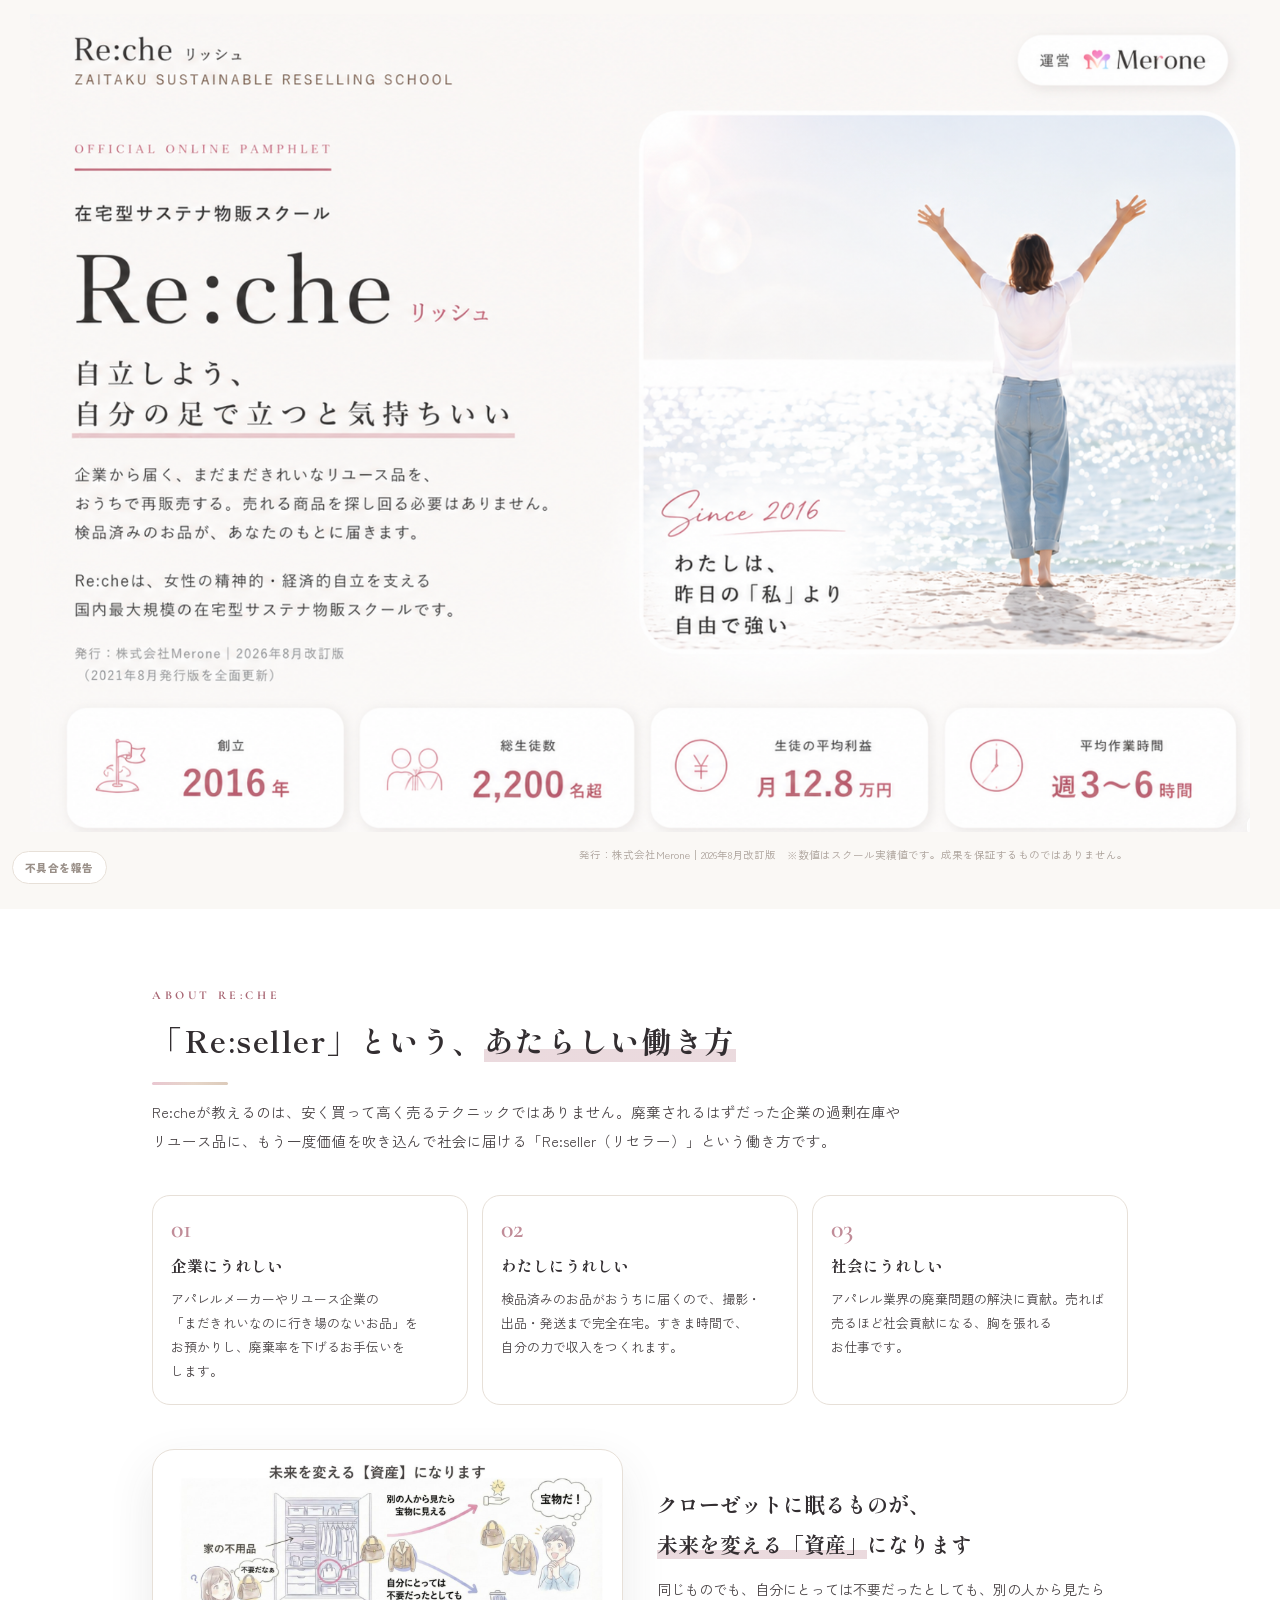
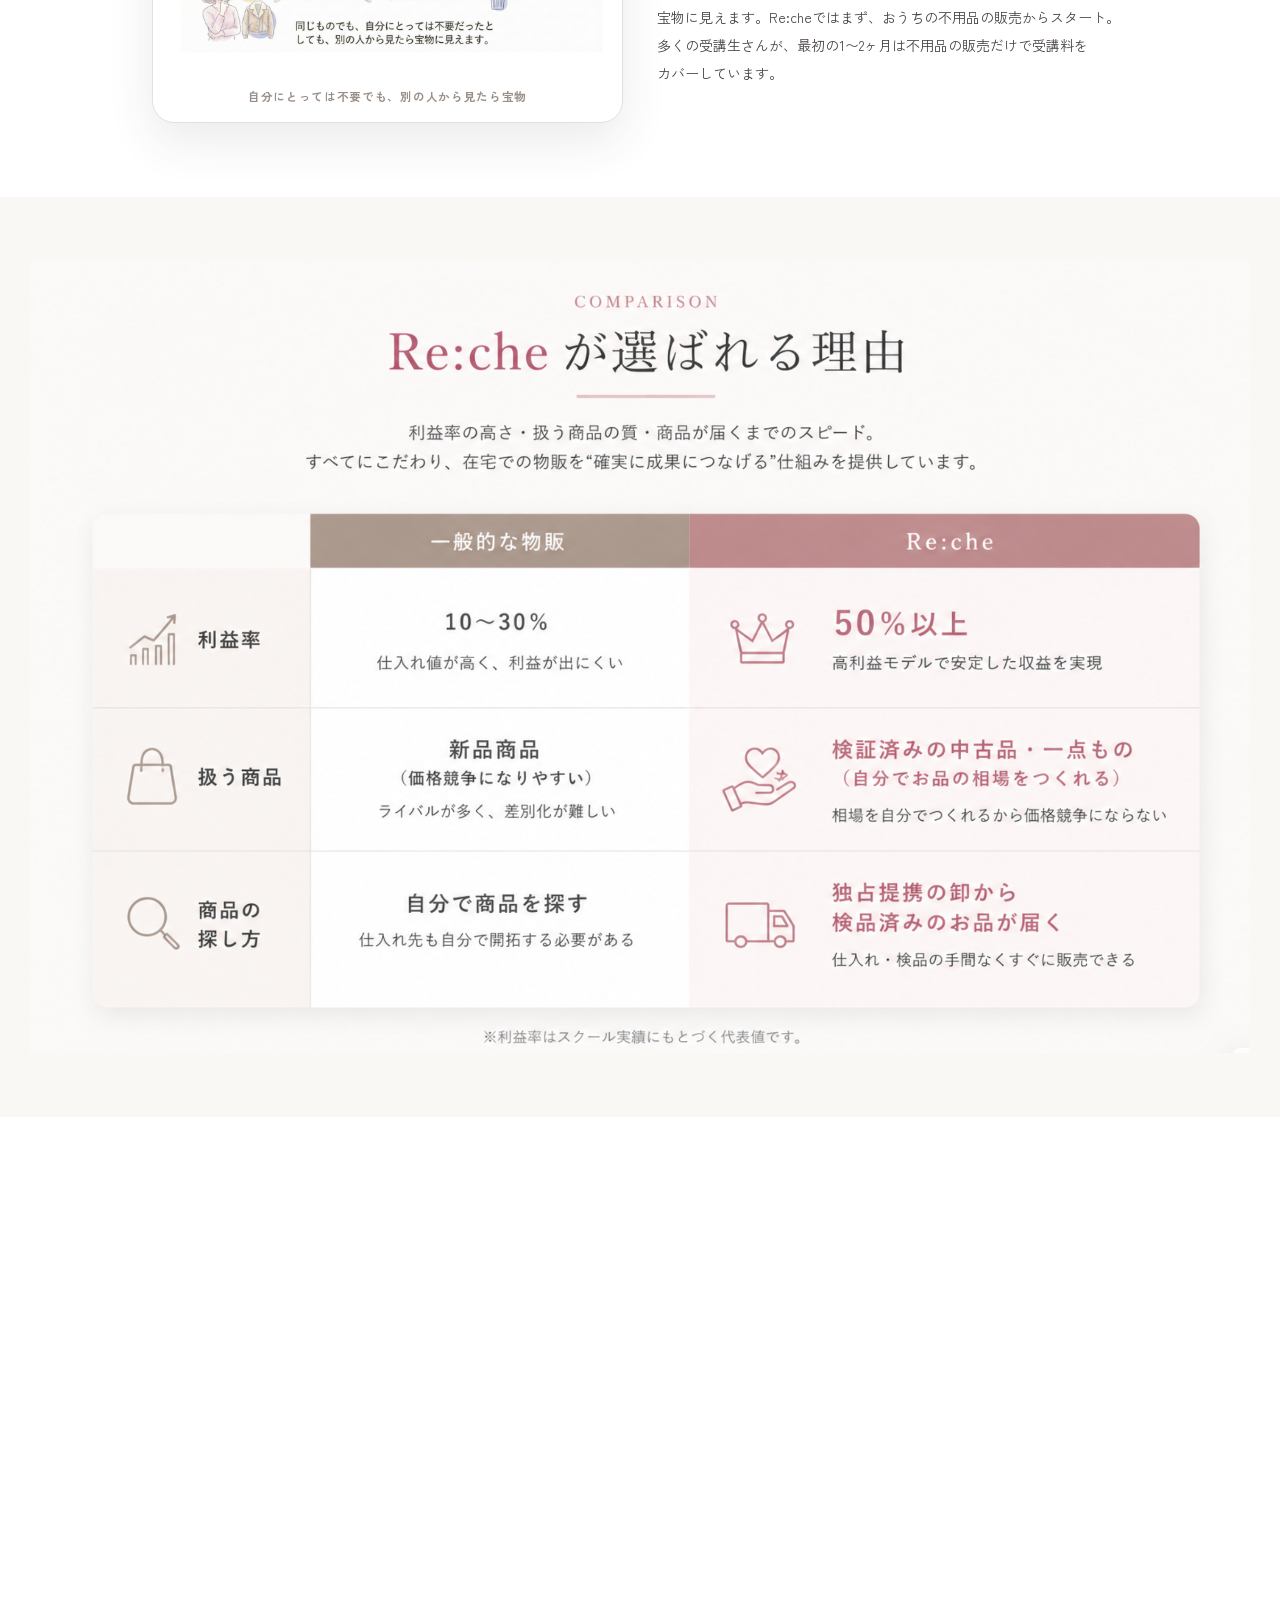
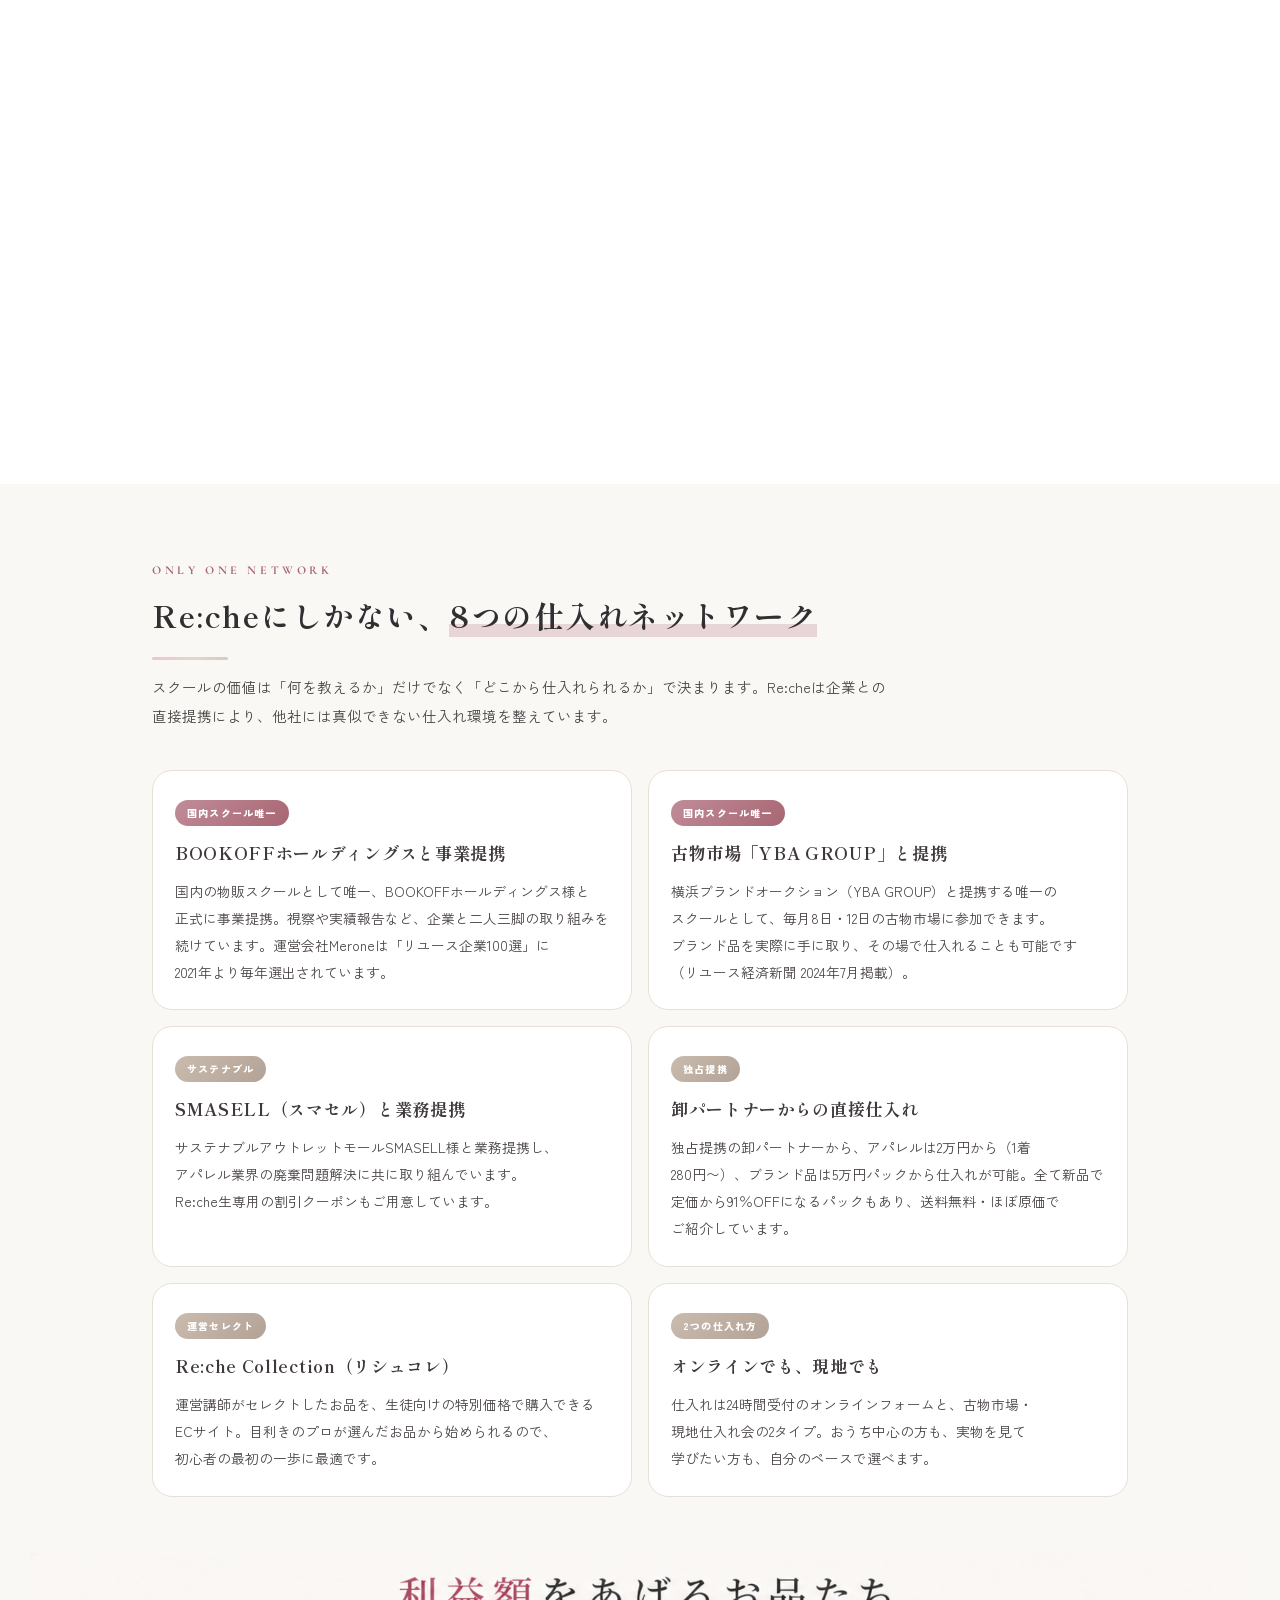
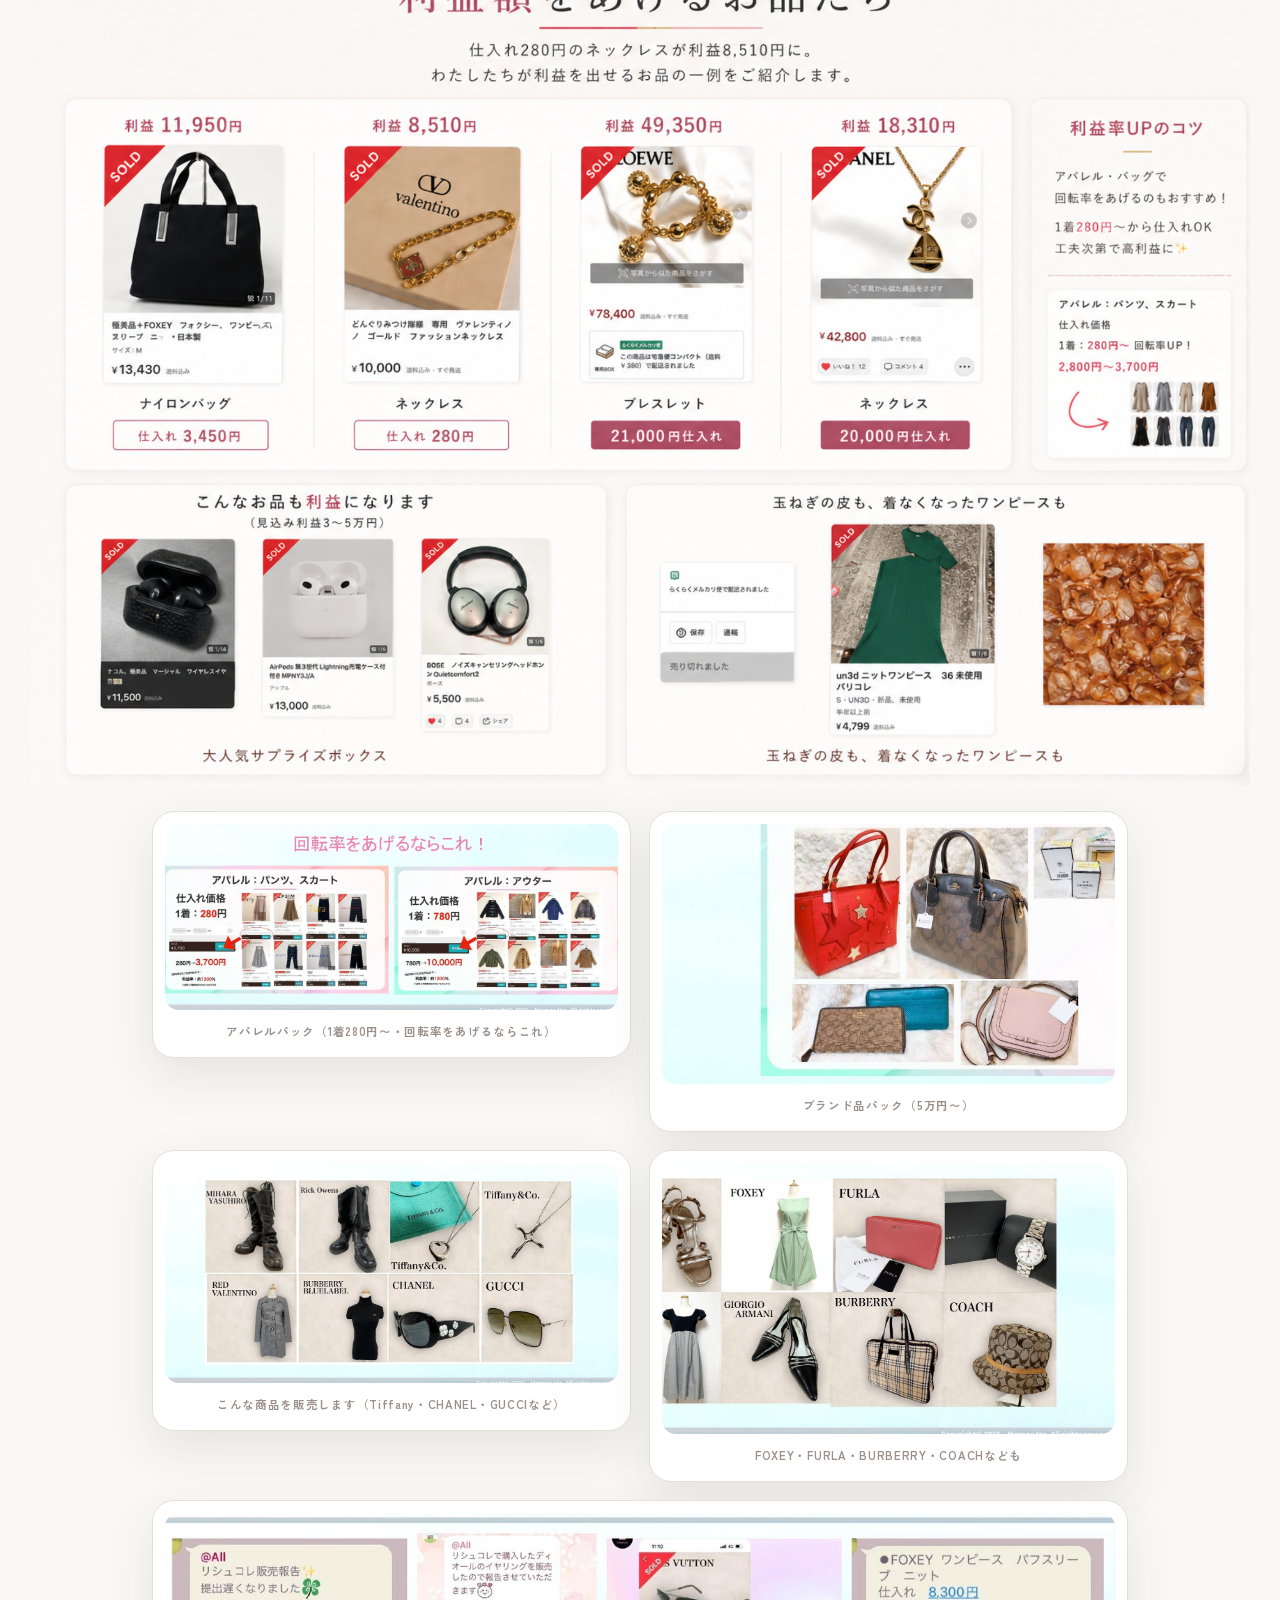
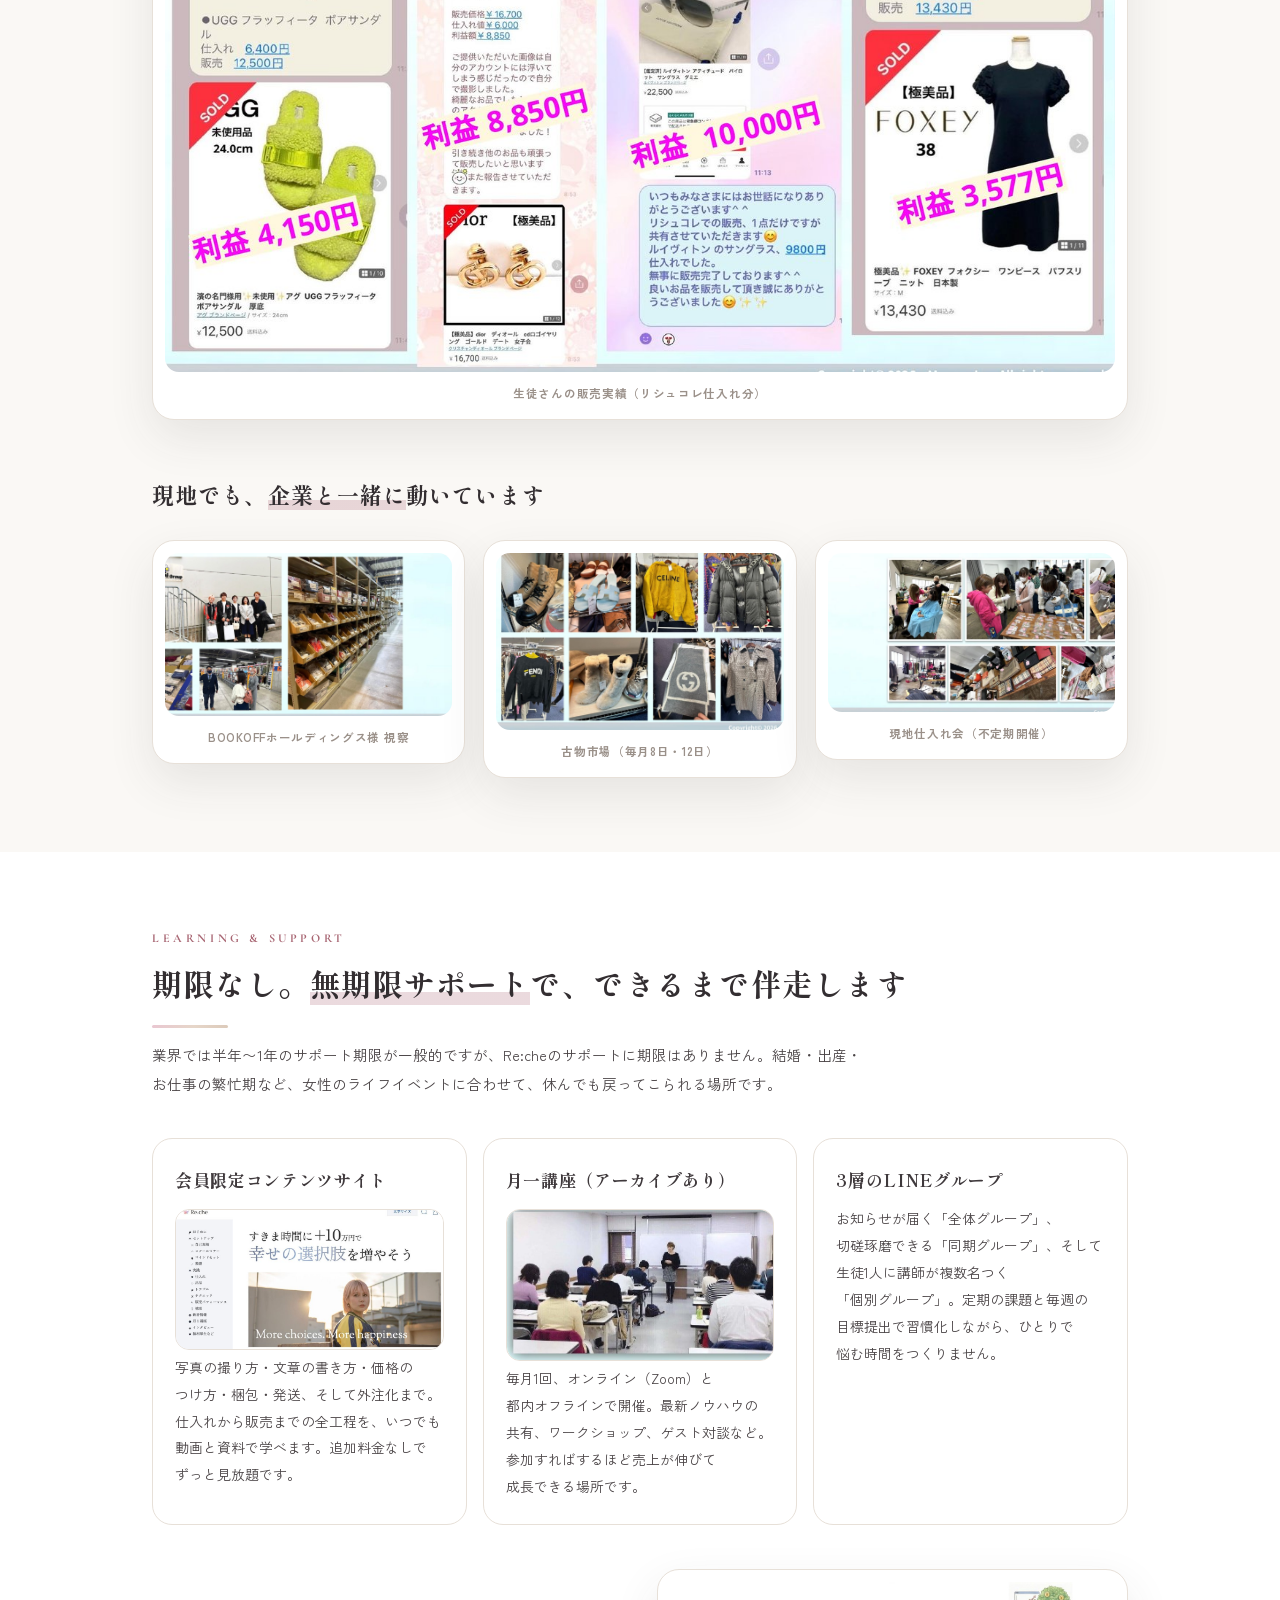
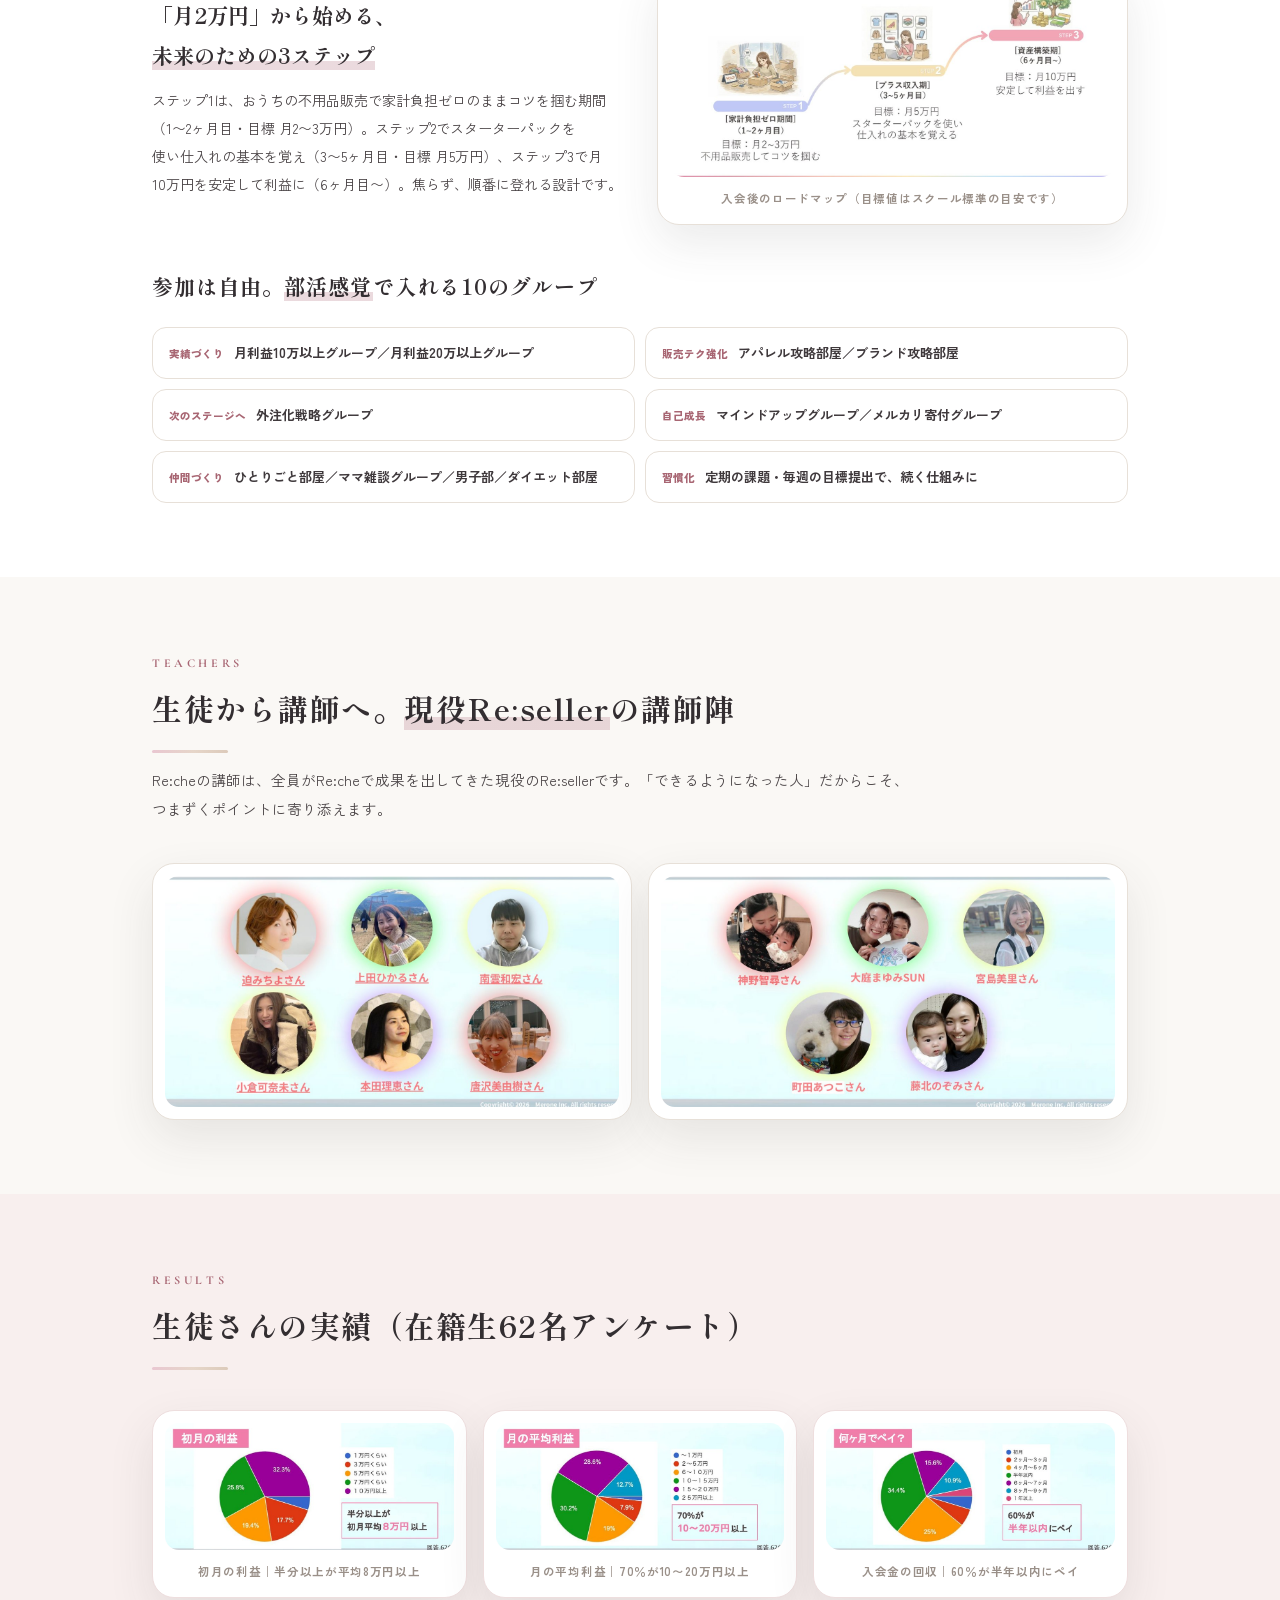
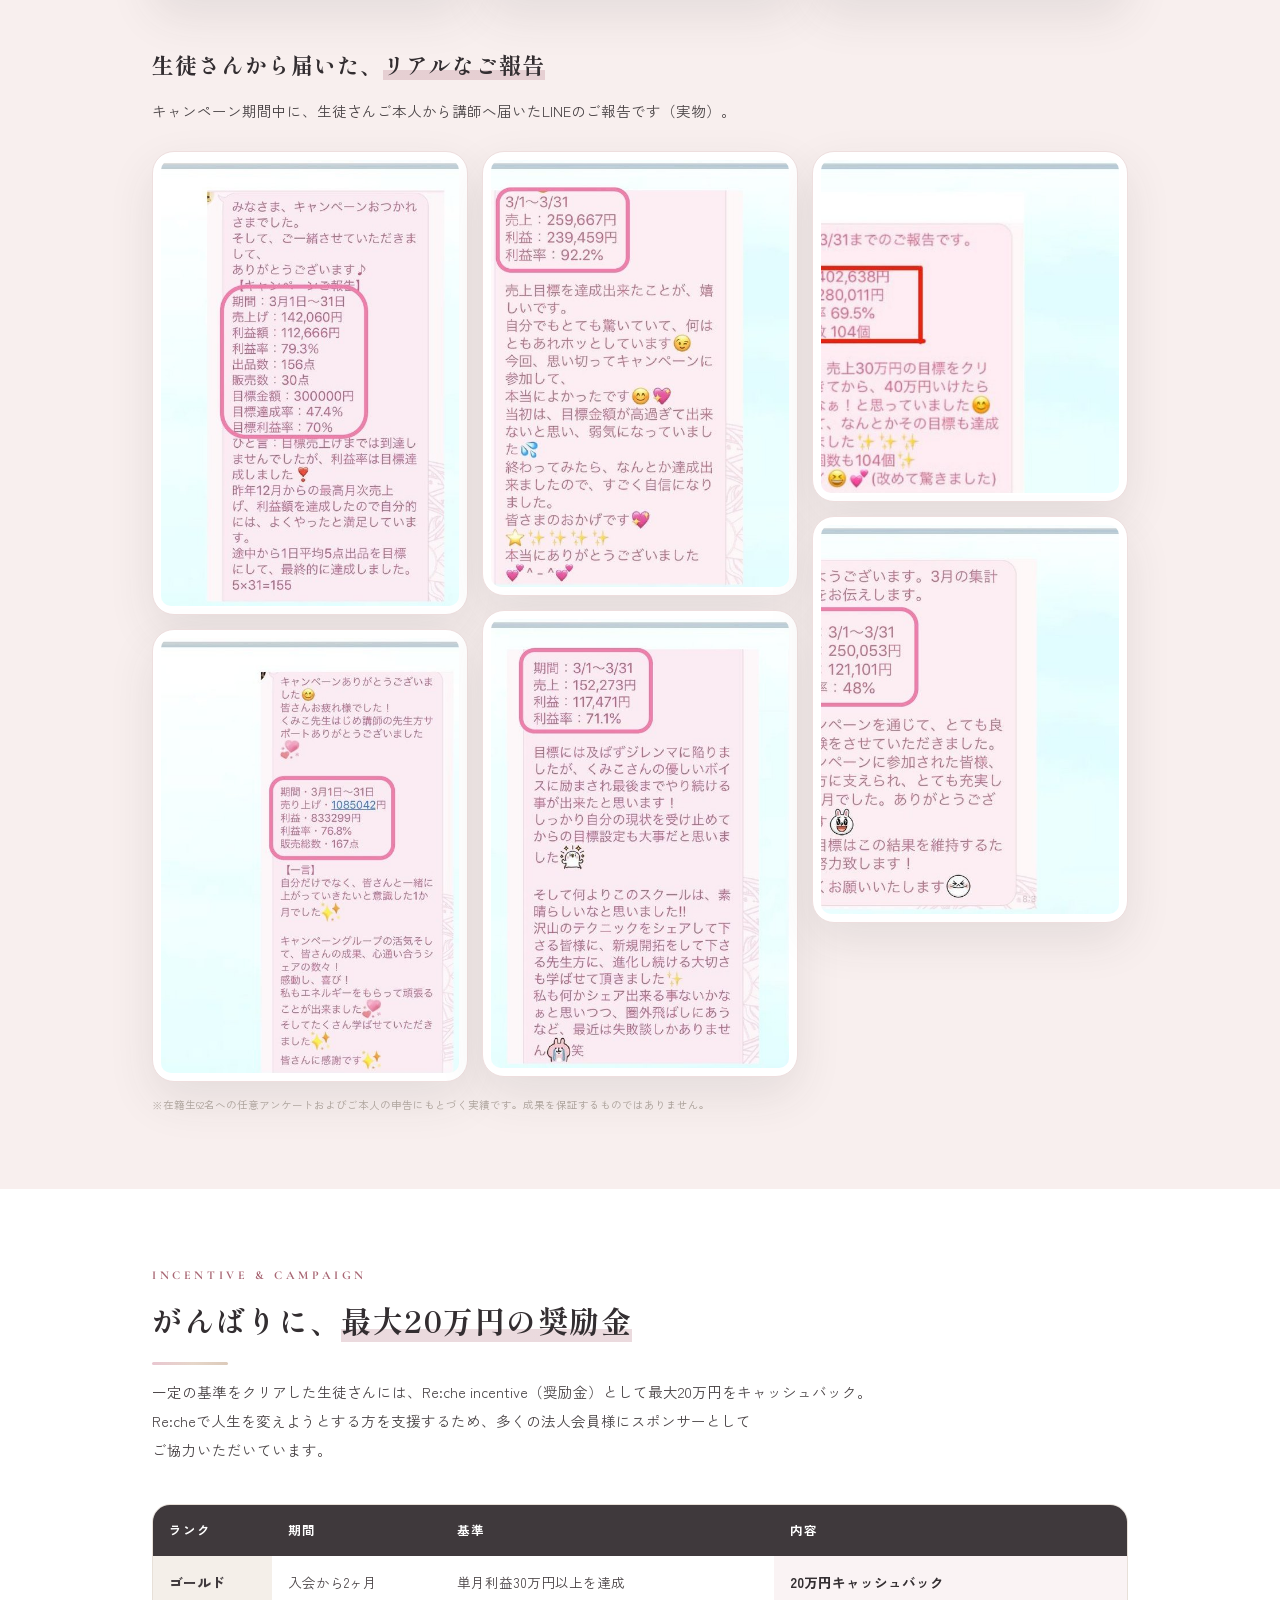
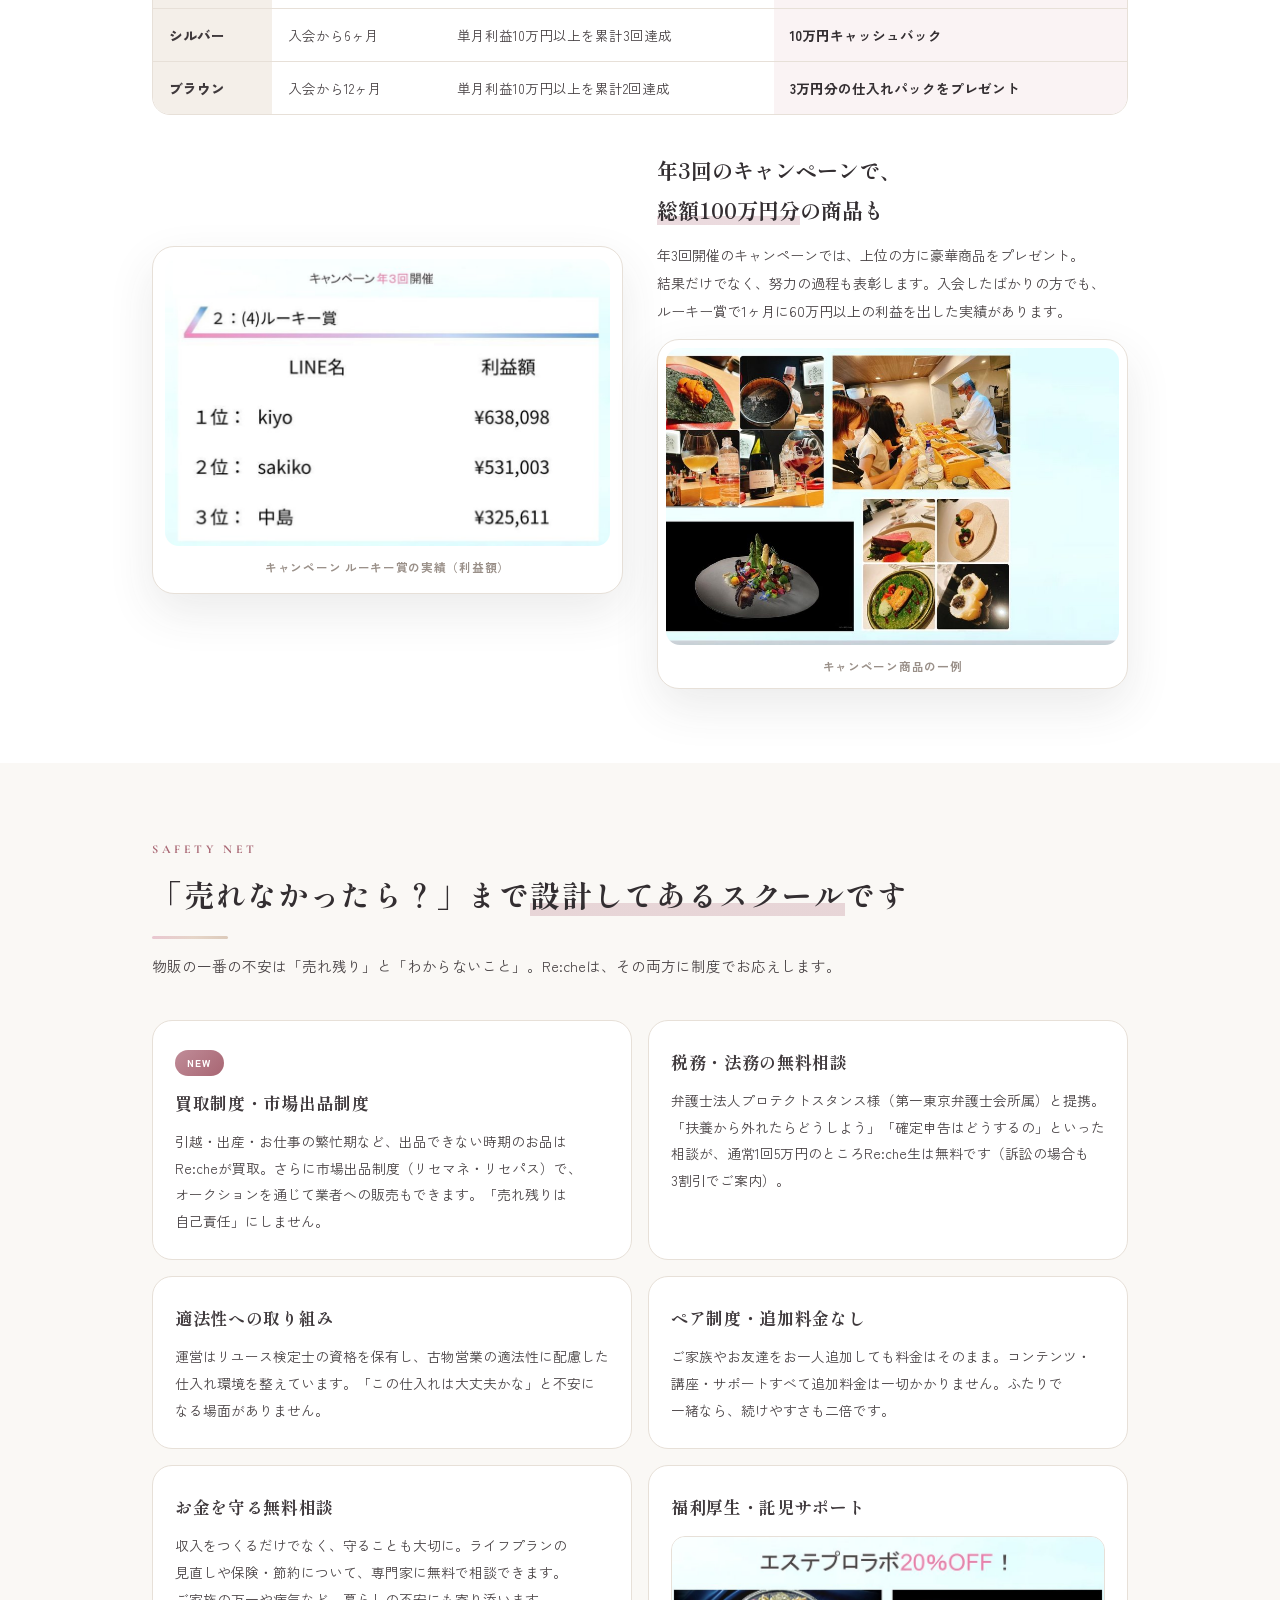
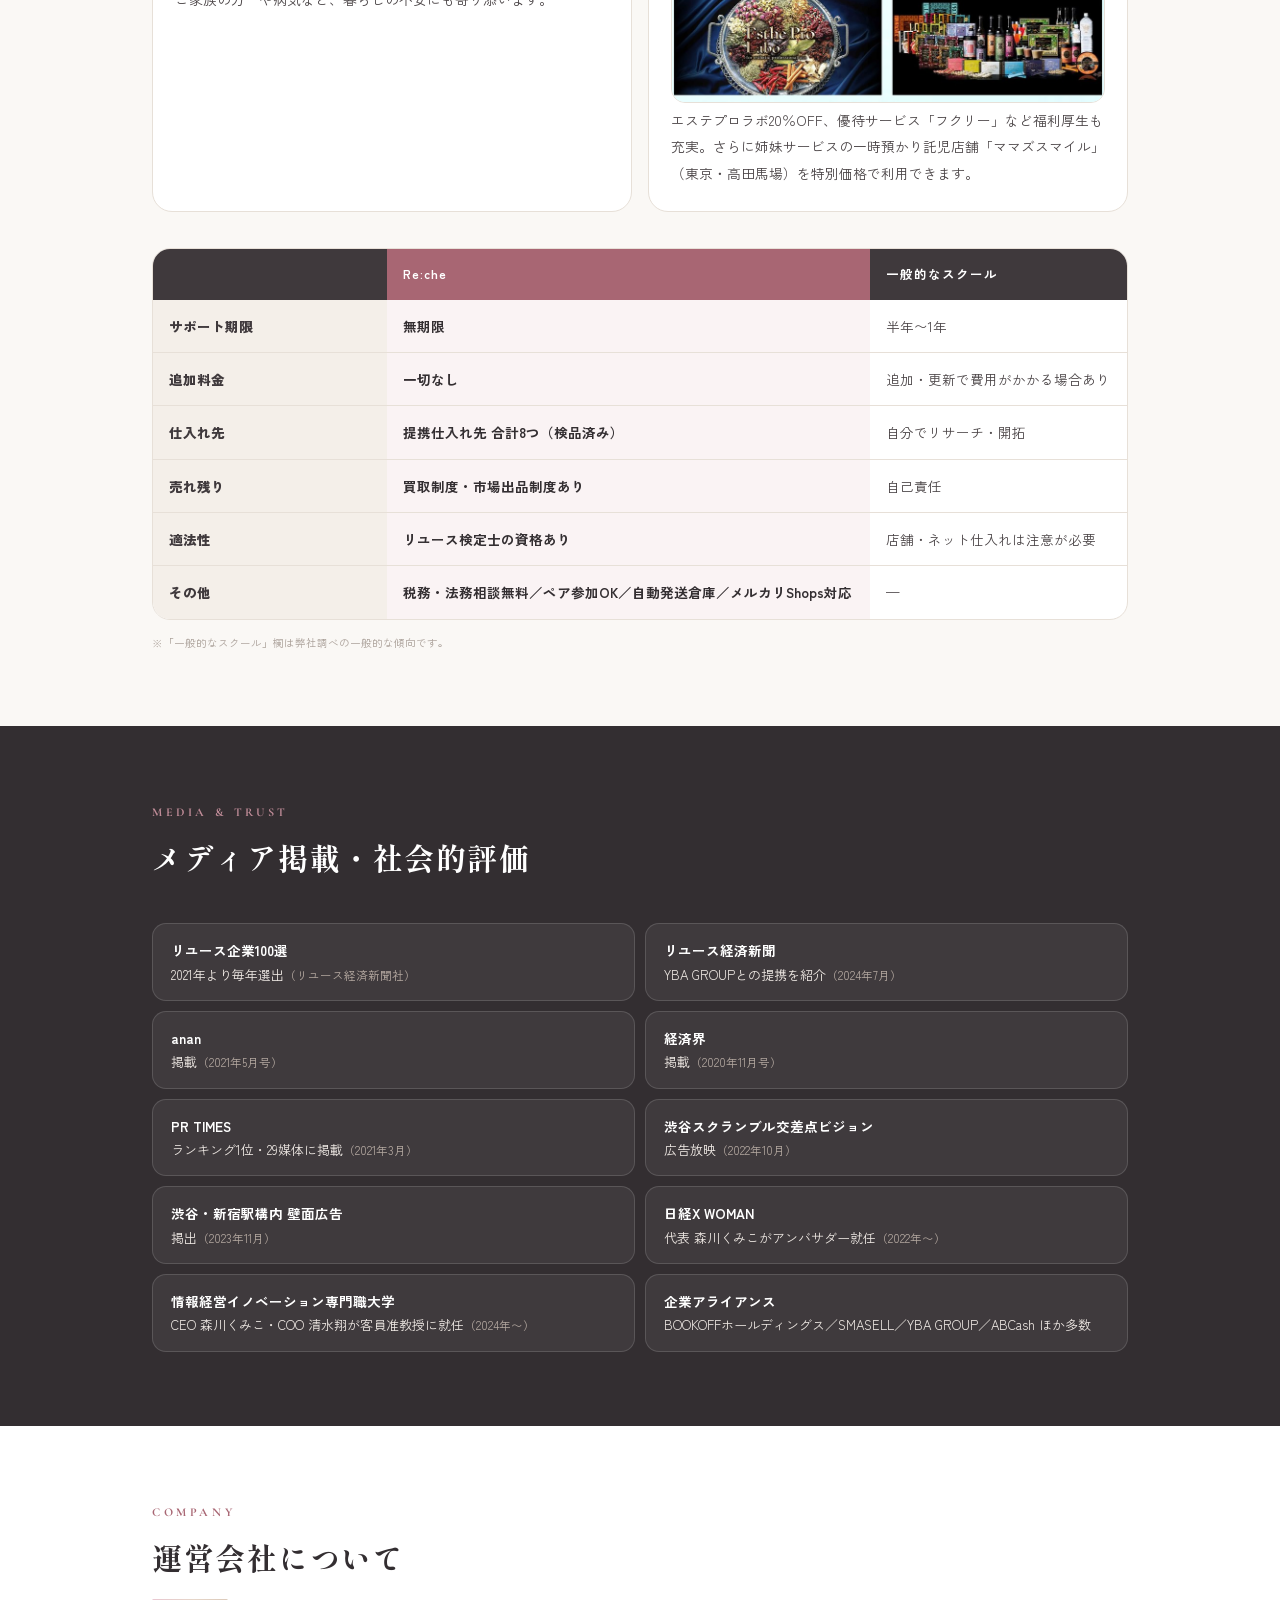
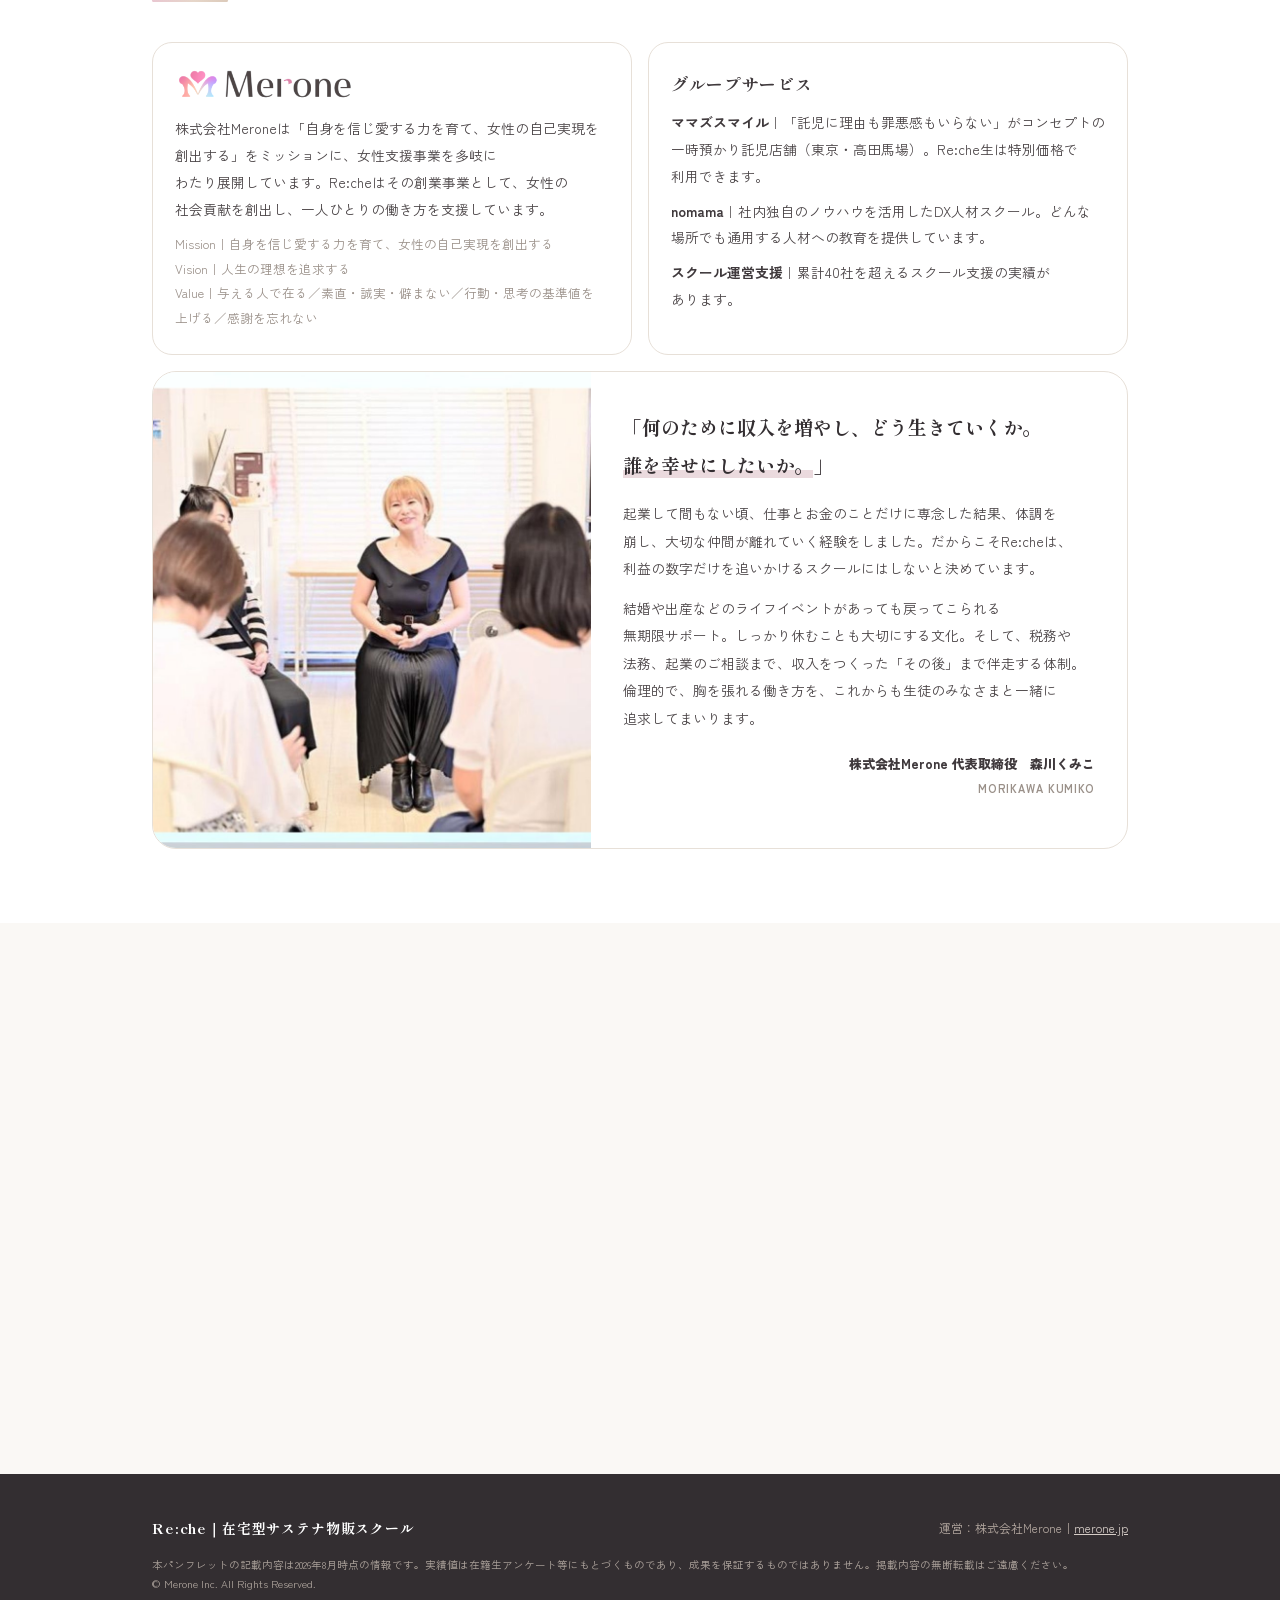
==== commit ca5a8109: "支給デザイン4枚を無加工の原本PNG（バイト同一）に差し替え Co-Authored-By: Claude Fable 5 <noreply@anthropic.com>" ====
--- a/index.html
+++ b/index.html
@@ -8,7 +8,7 @@
 <meta property="og:title" content="Re:che（リッシュ）公式オンラインパンフレット">
 <meta property="og:description" content="自立しよう、自分の足で立つと気持ちいい。在宅型サステナ物販スクールRe:cheの公式ガイドです。">
 <meta property="og:type" content="website">
-<meta property="og:image" content="https://kumiko0814.github.io/reche-pamphlet/img/sec-hero.jpg">
+<meta property="og:image" content="https://kumiko0814.github.io/reche-pamphlet/img/sec-hero.png">
 <link rel="preconnect" href="https://fonts.googleapis.com">
 <link rel="preconnect" href="https://fonts.gstatic.com" crossorigin>
 <link href="https://fonts.googleapis.com/css2?family=Cormorant+Garamond:ital,wght@0,500;0,600;1,500&family=Shippori+Mincho:wght@500;600;700&family=Zen+Kaku+Gothic+New:wght@400;500;700;900&display=swap" rel="stylesheet">
@@ -181,7 +181,7 @@
 
 <!-- HERO（支給デザイン） -->
 <div class="board top">
-  <img src="img/sec-hero.jpg" alt="Re:che（リッシュ）在宅型サステナ物販スクール 公式オンラインパンフレット。自立しよう、自分の足で立つと気持ちいい。創立2016年・総生徒数2,200名超・生徒の平均利益 月12.8万円・平均作業時間 週3〜6時間">
+  <img src="img/sec-hero.png" alt="Re:che（リッシュ）在宅型サステナ物販スクール 公式オンラインパンフレット。自立しよう、自分の足で立つと気持ちいい。創立2016年・総生徒数2,200名超・生徒の平均利益 月12.8万円・平均作業時間 週3〜6時間">
 </div>
 <div class="wrap"><p class="smallnote" style="text-align:right;">発行：株式会社Merone｜2026年8月改訂版　※数値はスクール実績値です。成果を保証するものではありません。</p></div>
 
@@ -212,14 +212,14 @@
 <!-- 選ばれる理由（支給デザイン） -->
 <section style="padding:64px 0;">
   <div class="board rv">
-    <img src="img/sec-reason.jpg" alt="Re:cheが選ばれる理由の比較表。利益率は一般的な物販が10〜30％のところRe:cheは50％以上。扱う商品は検証済みの中古品・一点もの。商品は独占提携の卸から検品済みで届く" loading="lazy">
+    <img src="img/sec-reason.png" alt="Re:cheが選ばれる理由の比較表。利益率は一般的な物販が10〜30％のところRe:cheは50％以上。扱う商品は検証済みの中古品・一点もの。商品は独占提携の卸から検品済みで届く" loading="lazy">
   </div>
 </section>
 
 <!-- こんなのも売れます（支給デザイン） -->
 <section class="alt" style="padding:64px 0;">
   <div class="board rv">
-    <img src="img/sec-surprise.jpg" alt="ハーゲンダッツの蓋64個が1,680円、松ぼっくり26個が1,600円、玉ねぎの皮が2,000円で売れた実例。あなたの「これ、売れるかも！」を見つけるお手伝いをします" loading="lazy">
+    <img src="img/sec-surprise.png" alt="ハーゲンダッツの蓋64個が1,680円、松ぼっくり26個が1,600円、玉ねぎの皮が2,000円で売れた実例。あなたの「これ、売れるかも！」を見つけるお手伝いをします" loading="lazy">
   </div>
 </section>
 
@@ -268,7 +268,7 @@
 
   <!-- 利益額をあげるお品たち（支給デザイン） -->
   <div class="board rv" style="margin-top:56px;">
-    <img src="img/sec-goods.jpg" alt="利益額をあげるお品たち。仕入れ280円のネックレスが利益8,510円に。ナイロンバッグ利益11,950円、ブレスレット利益49,350円、ネックレス利益18,310円など" loading="lazy">
+    <img src="img/sec-goods.png" alt="利益額をあげるお品たち。仕入れ280円のネックレスが利益8,510円に。ナイロンバッグ利益11,950円、ブレスレット利益49,350円、ネックレス利益18,310円など" loading="lazy">
   </div>
 
   <div class="wrap">
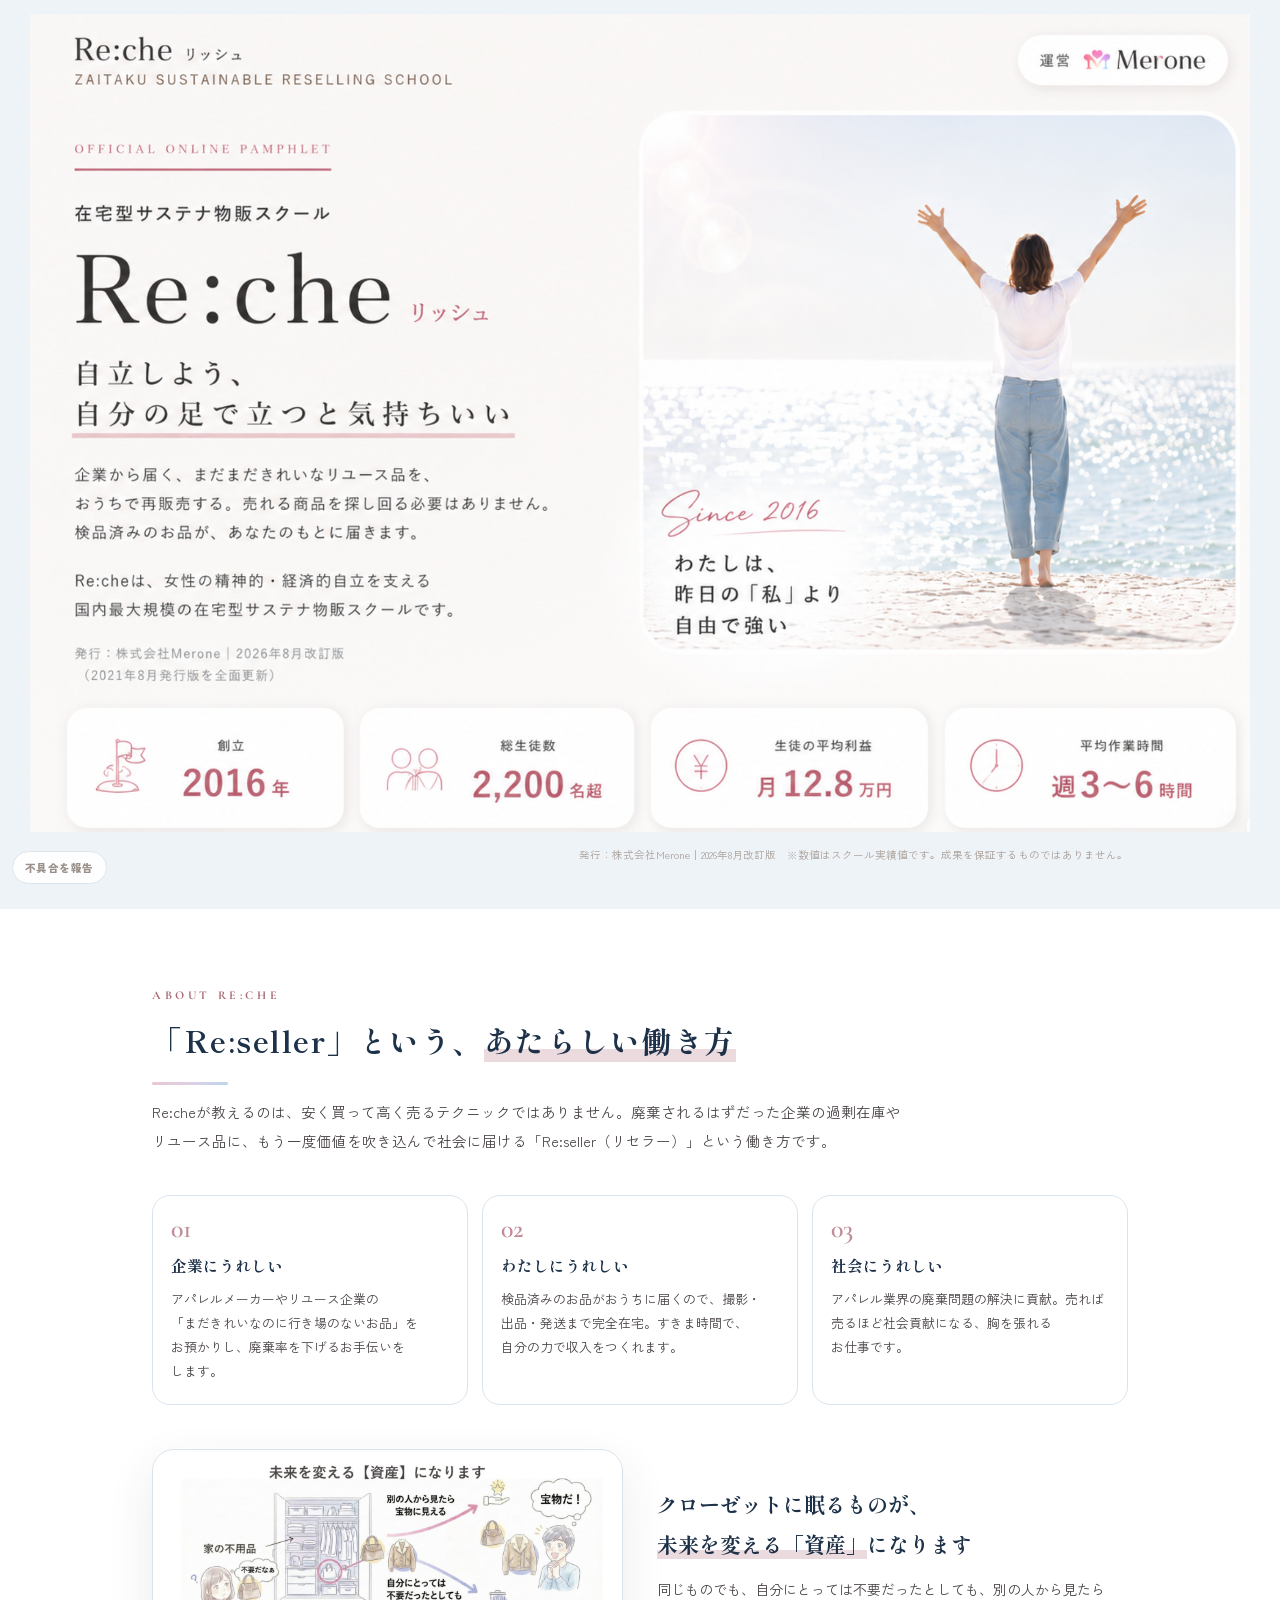
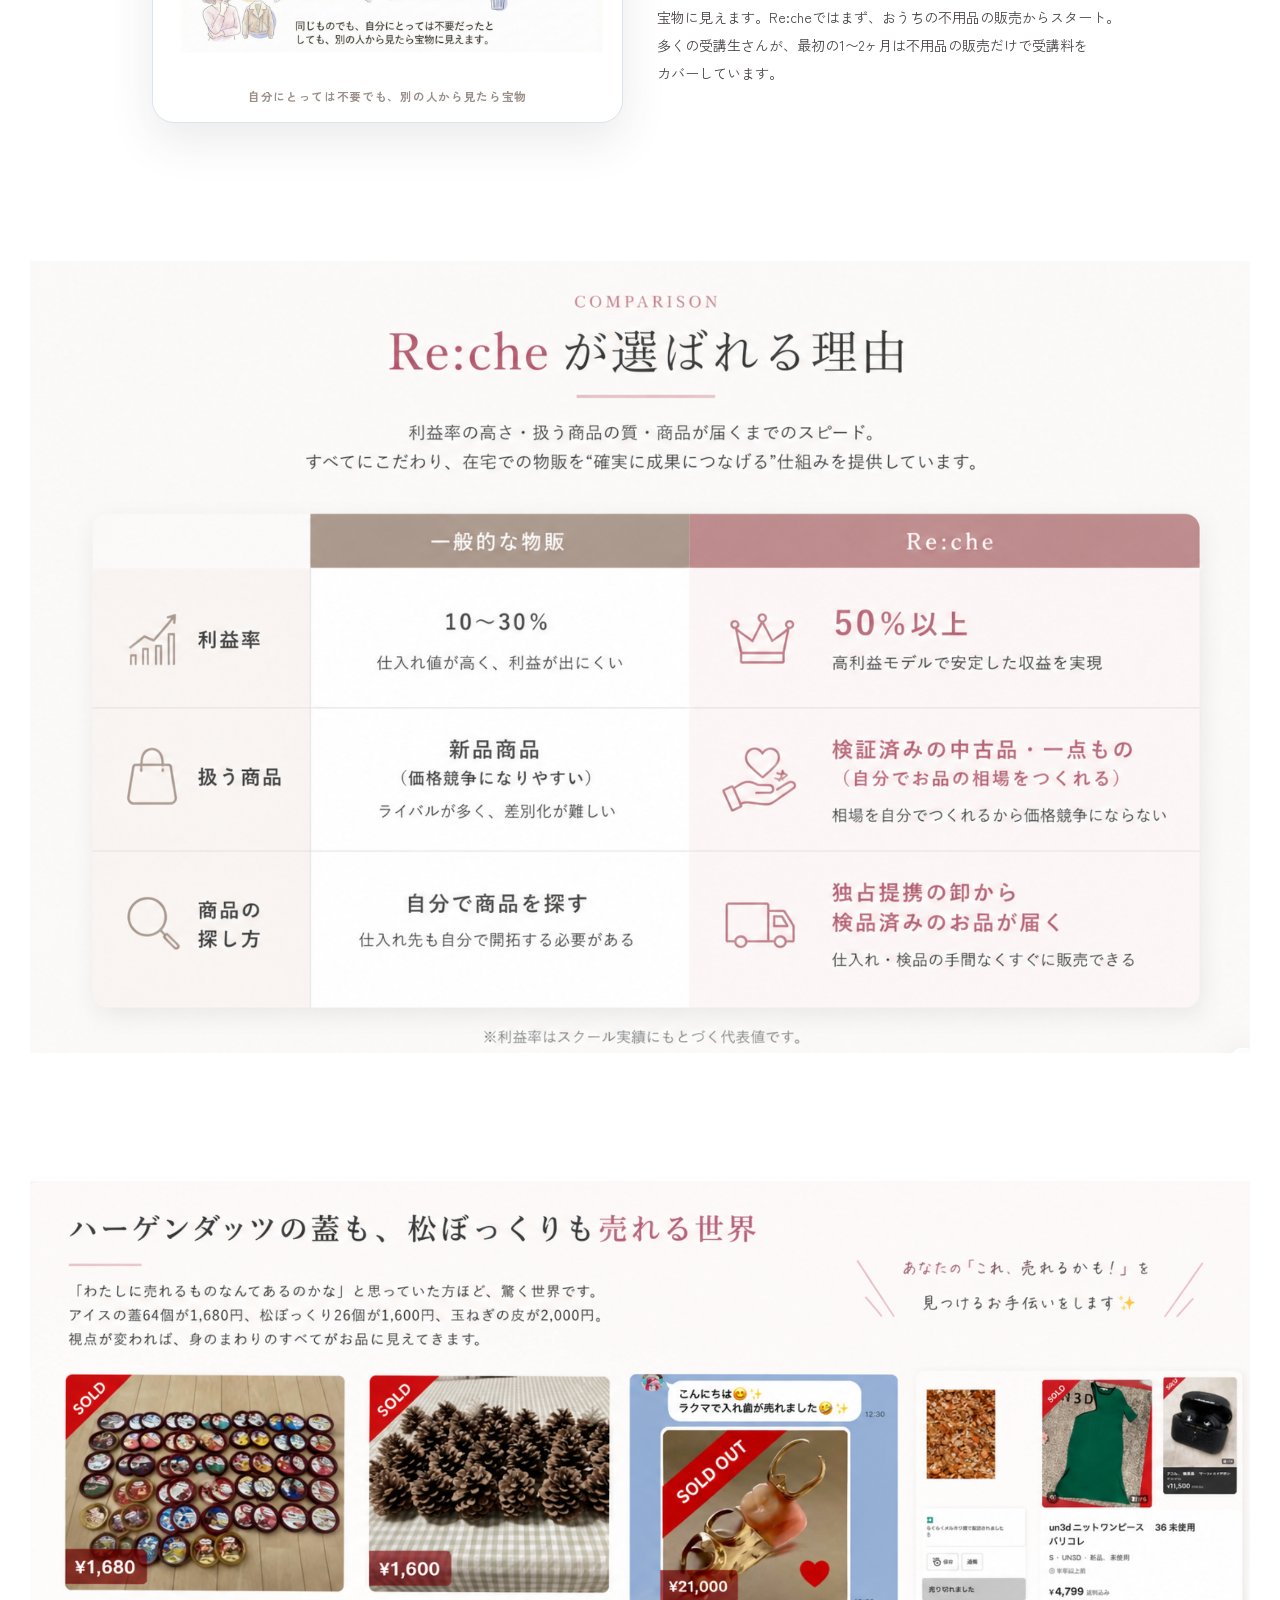
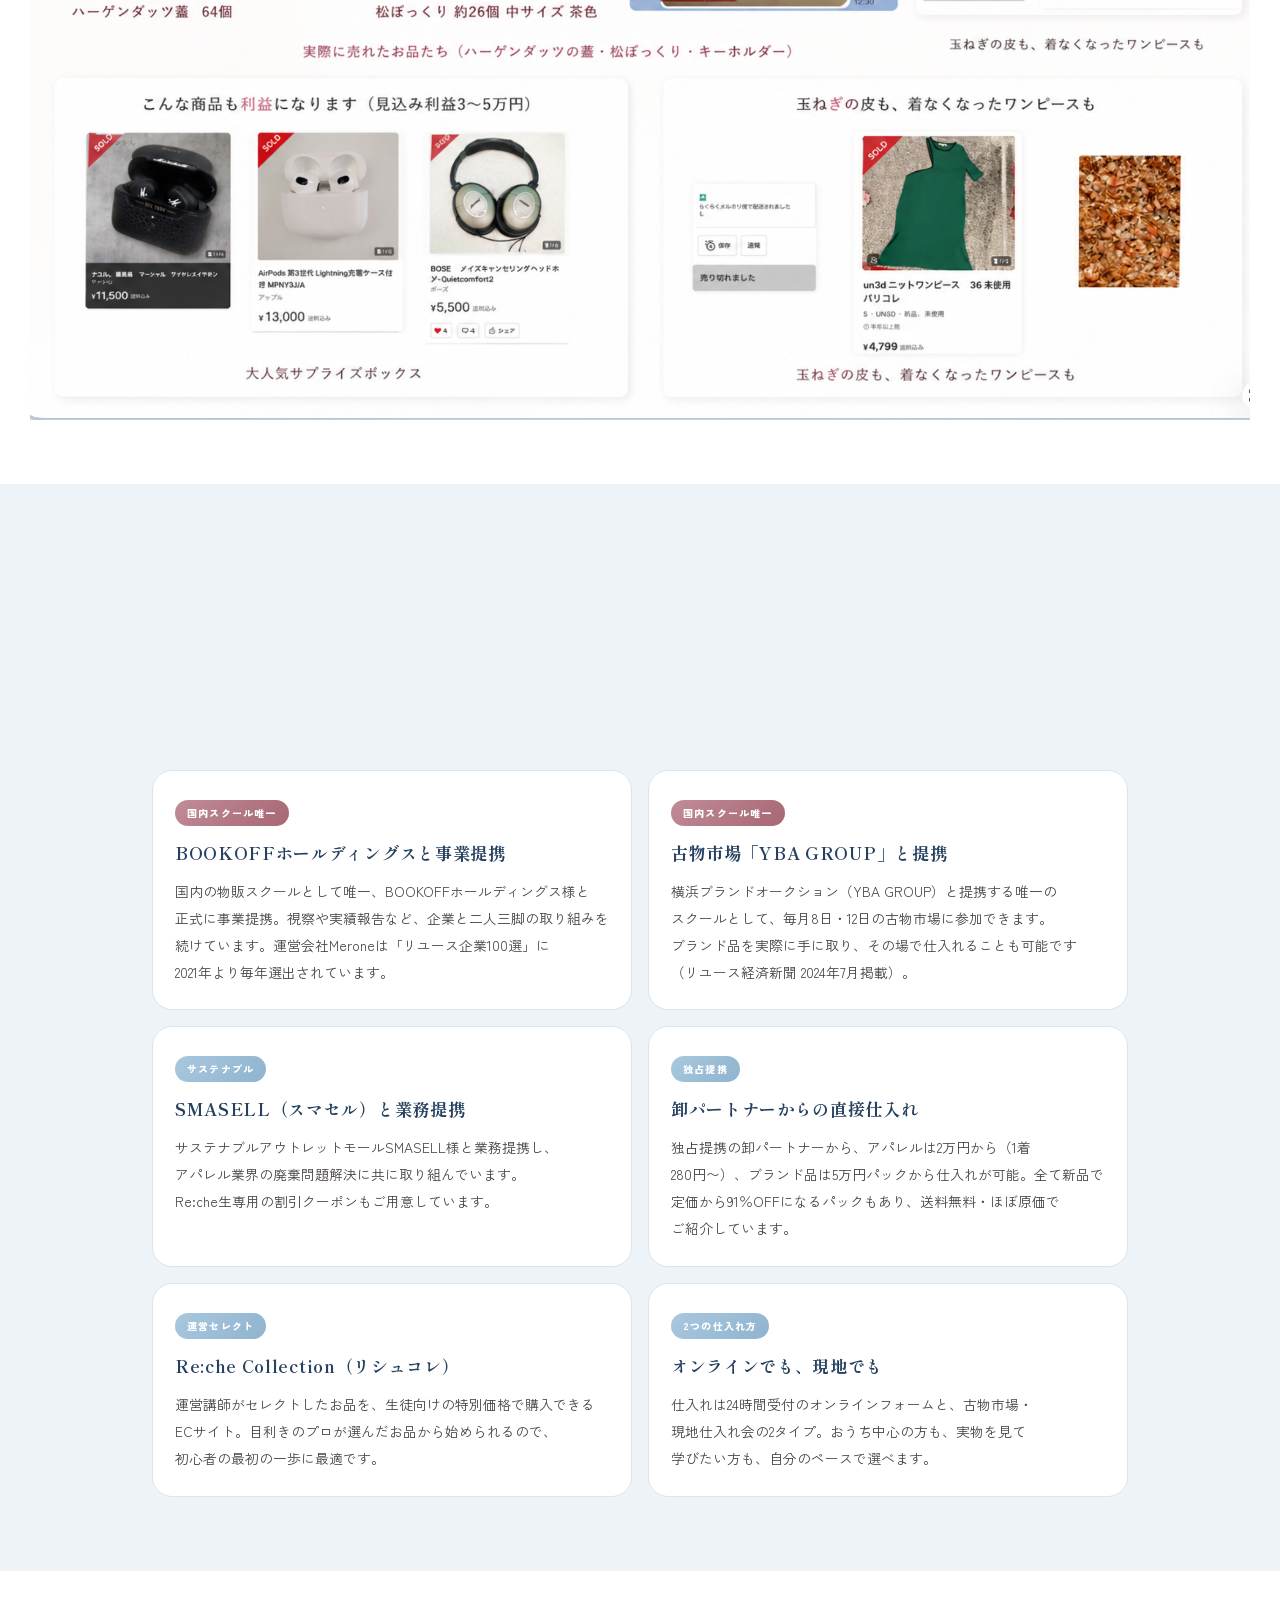
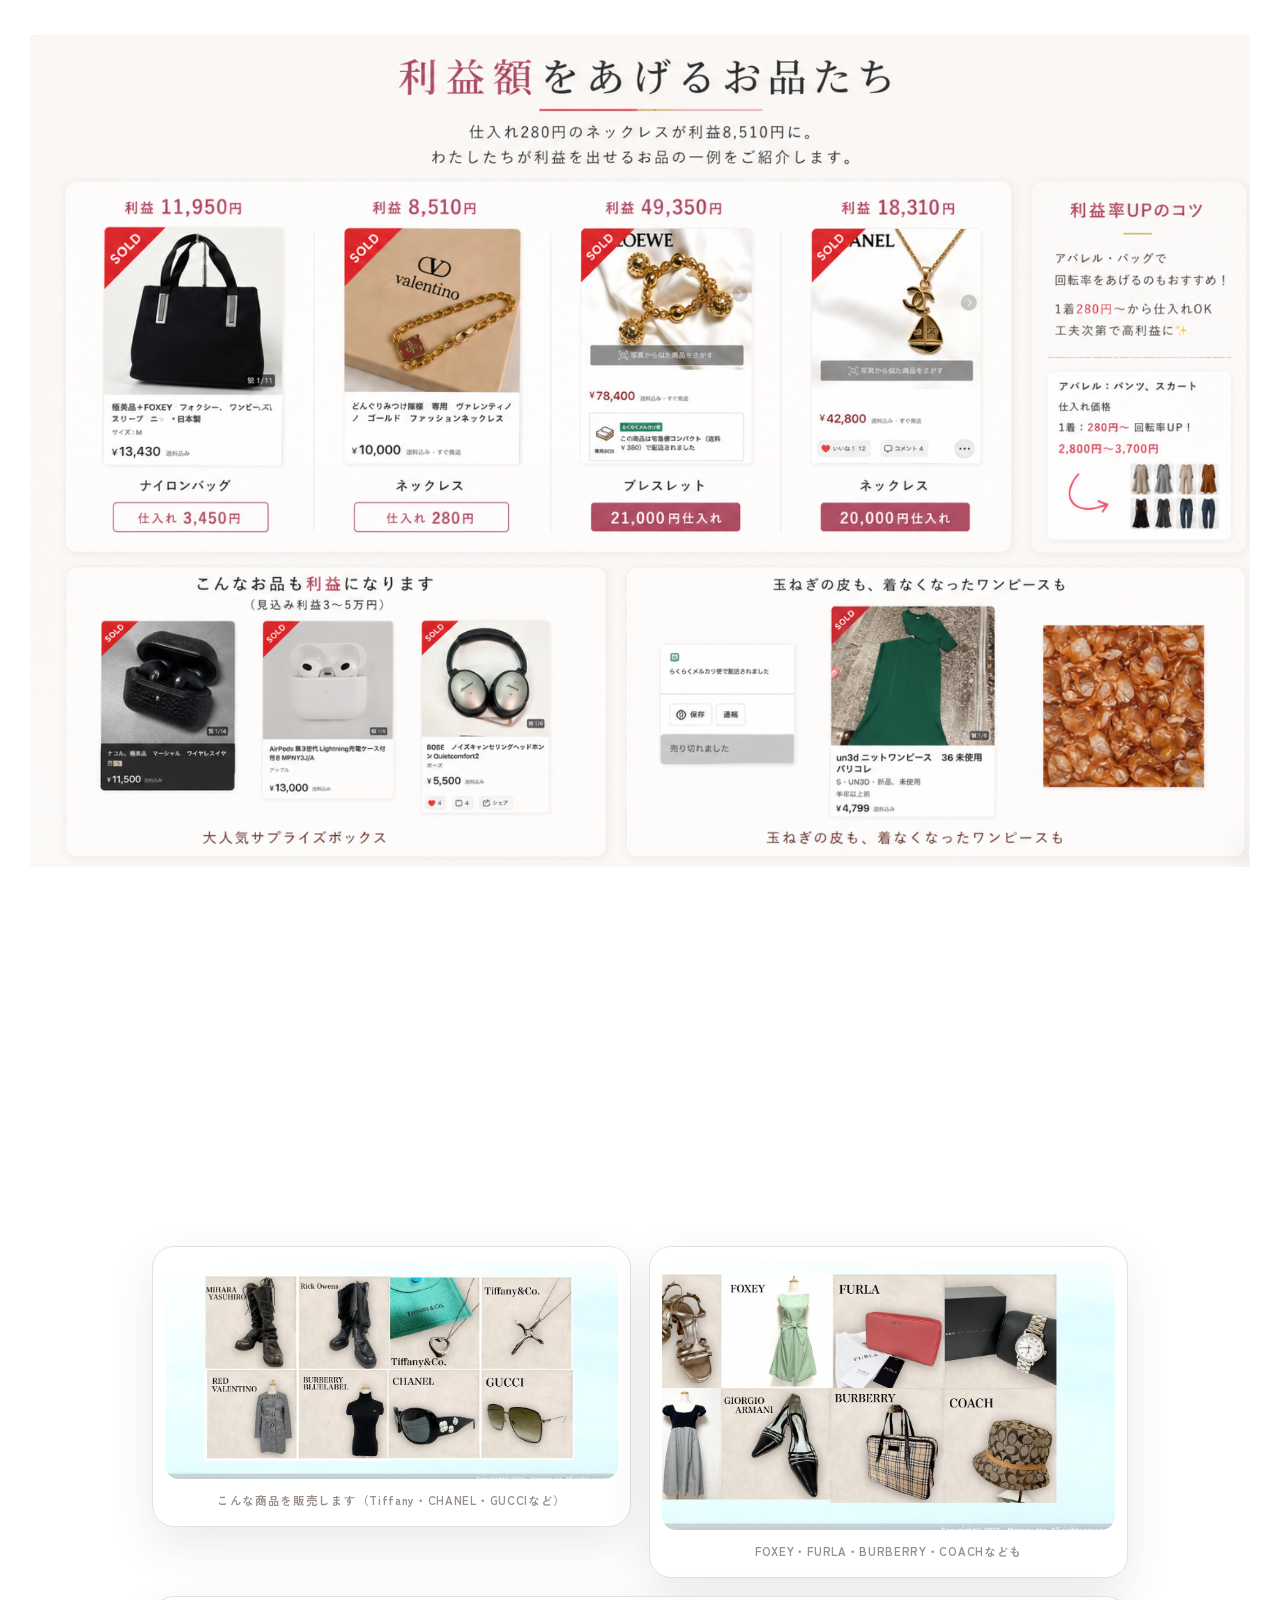
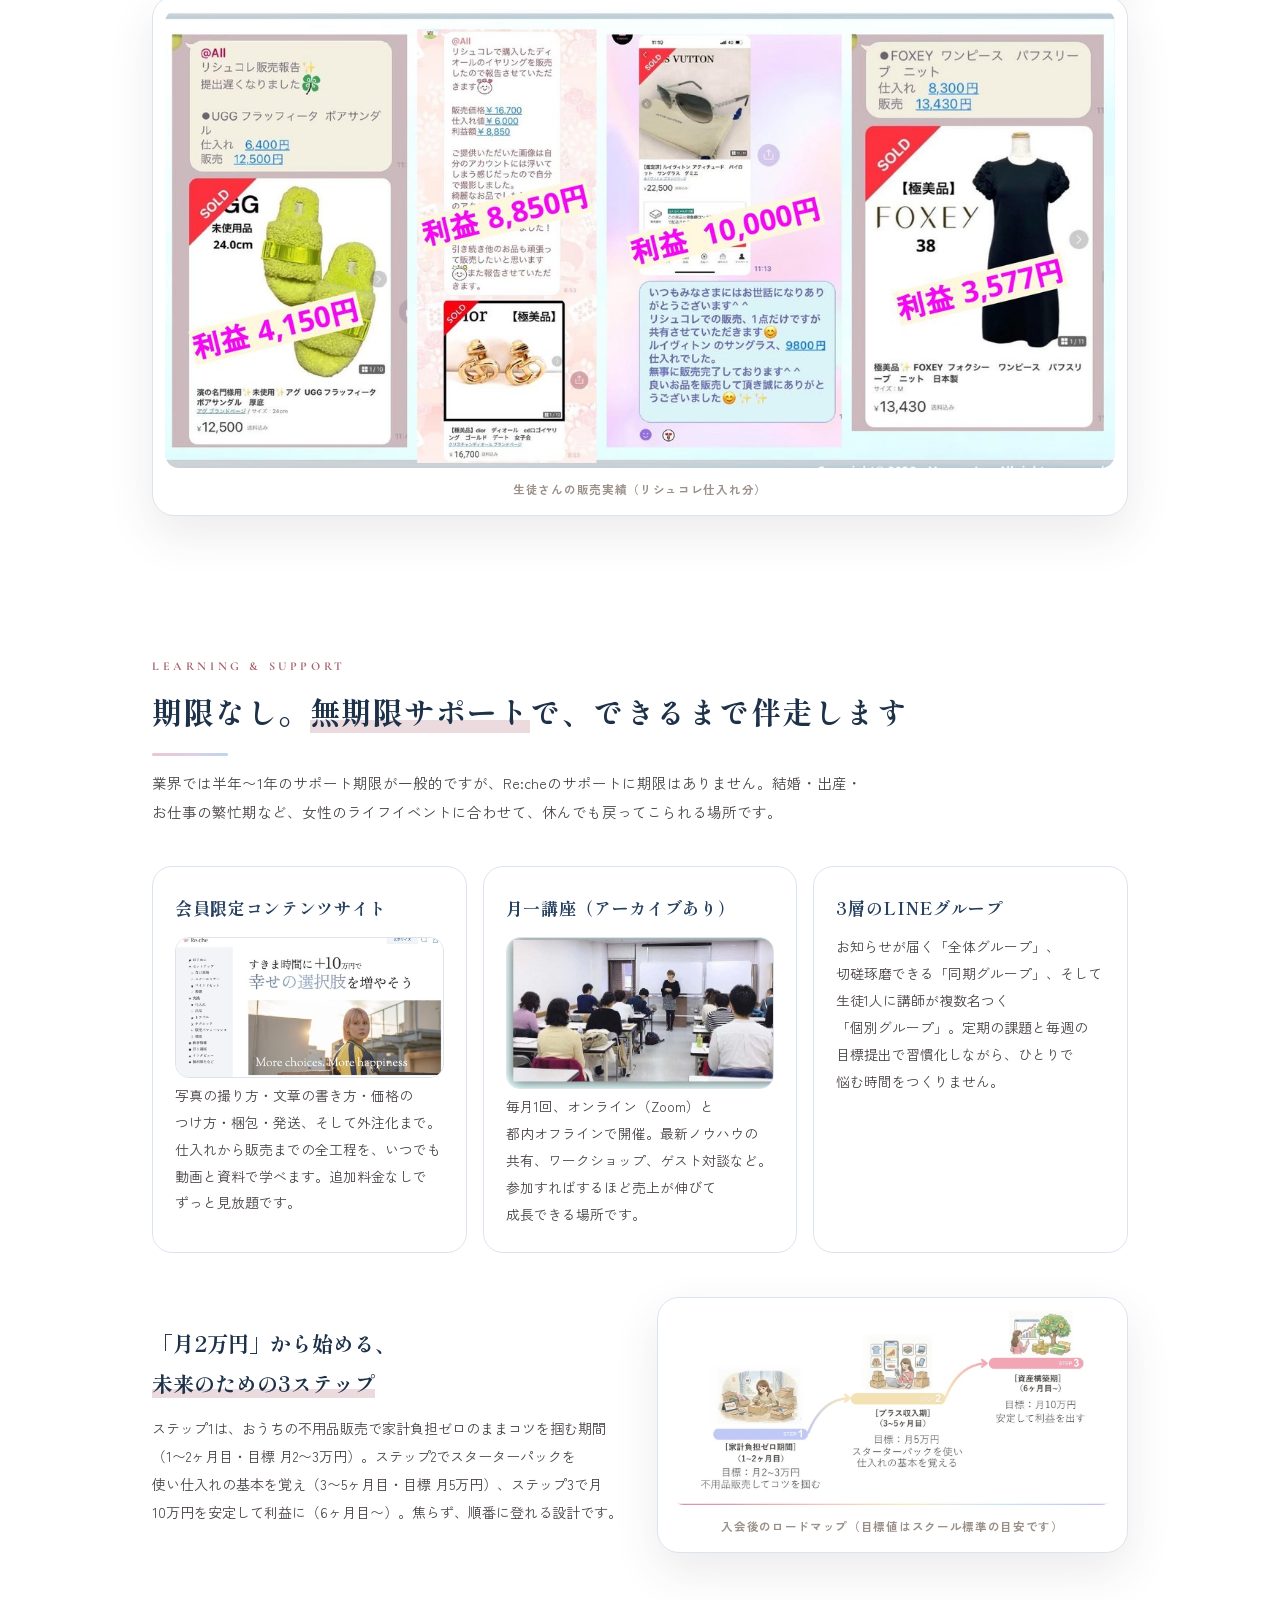
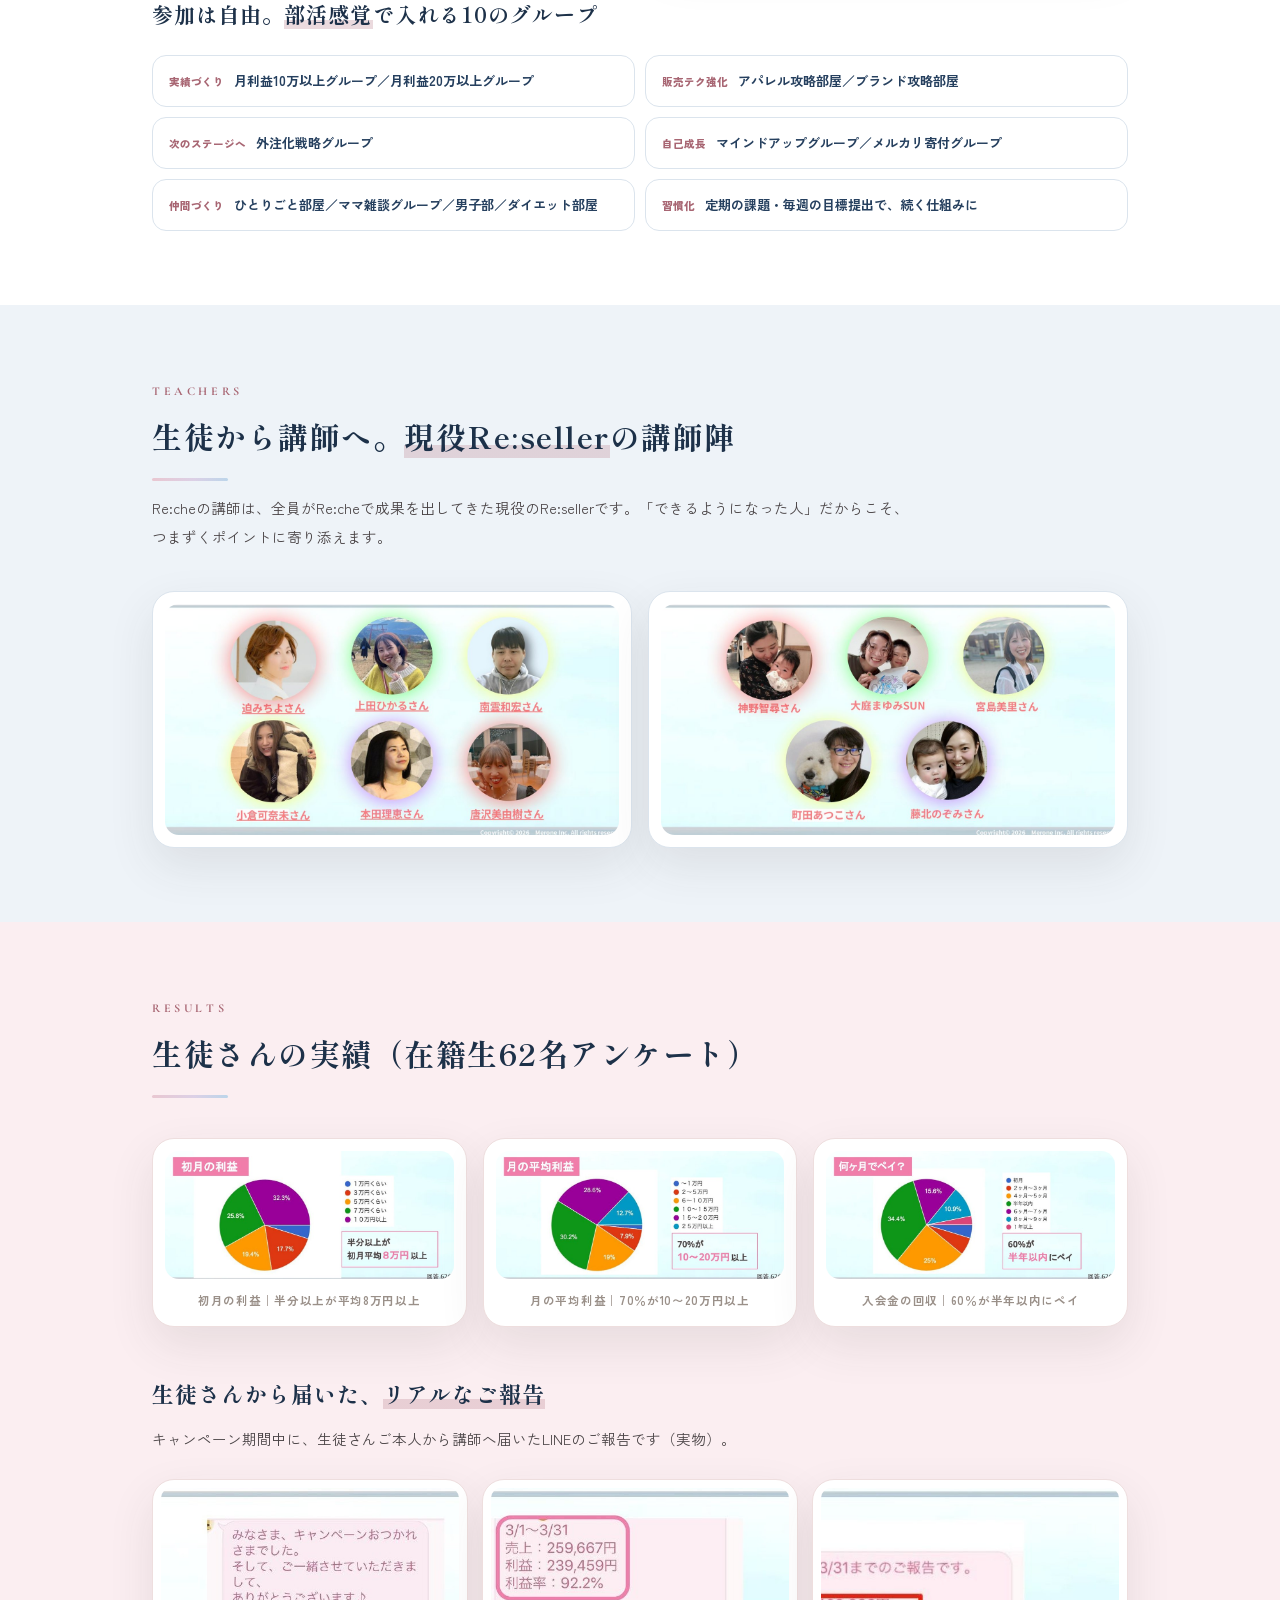
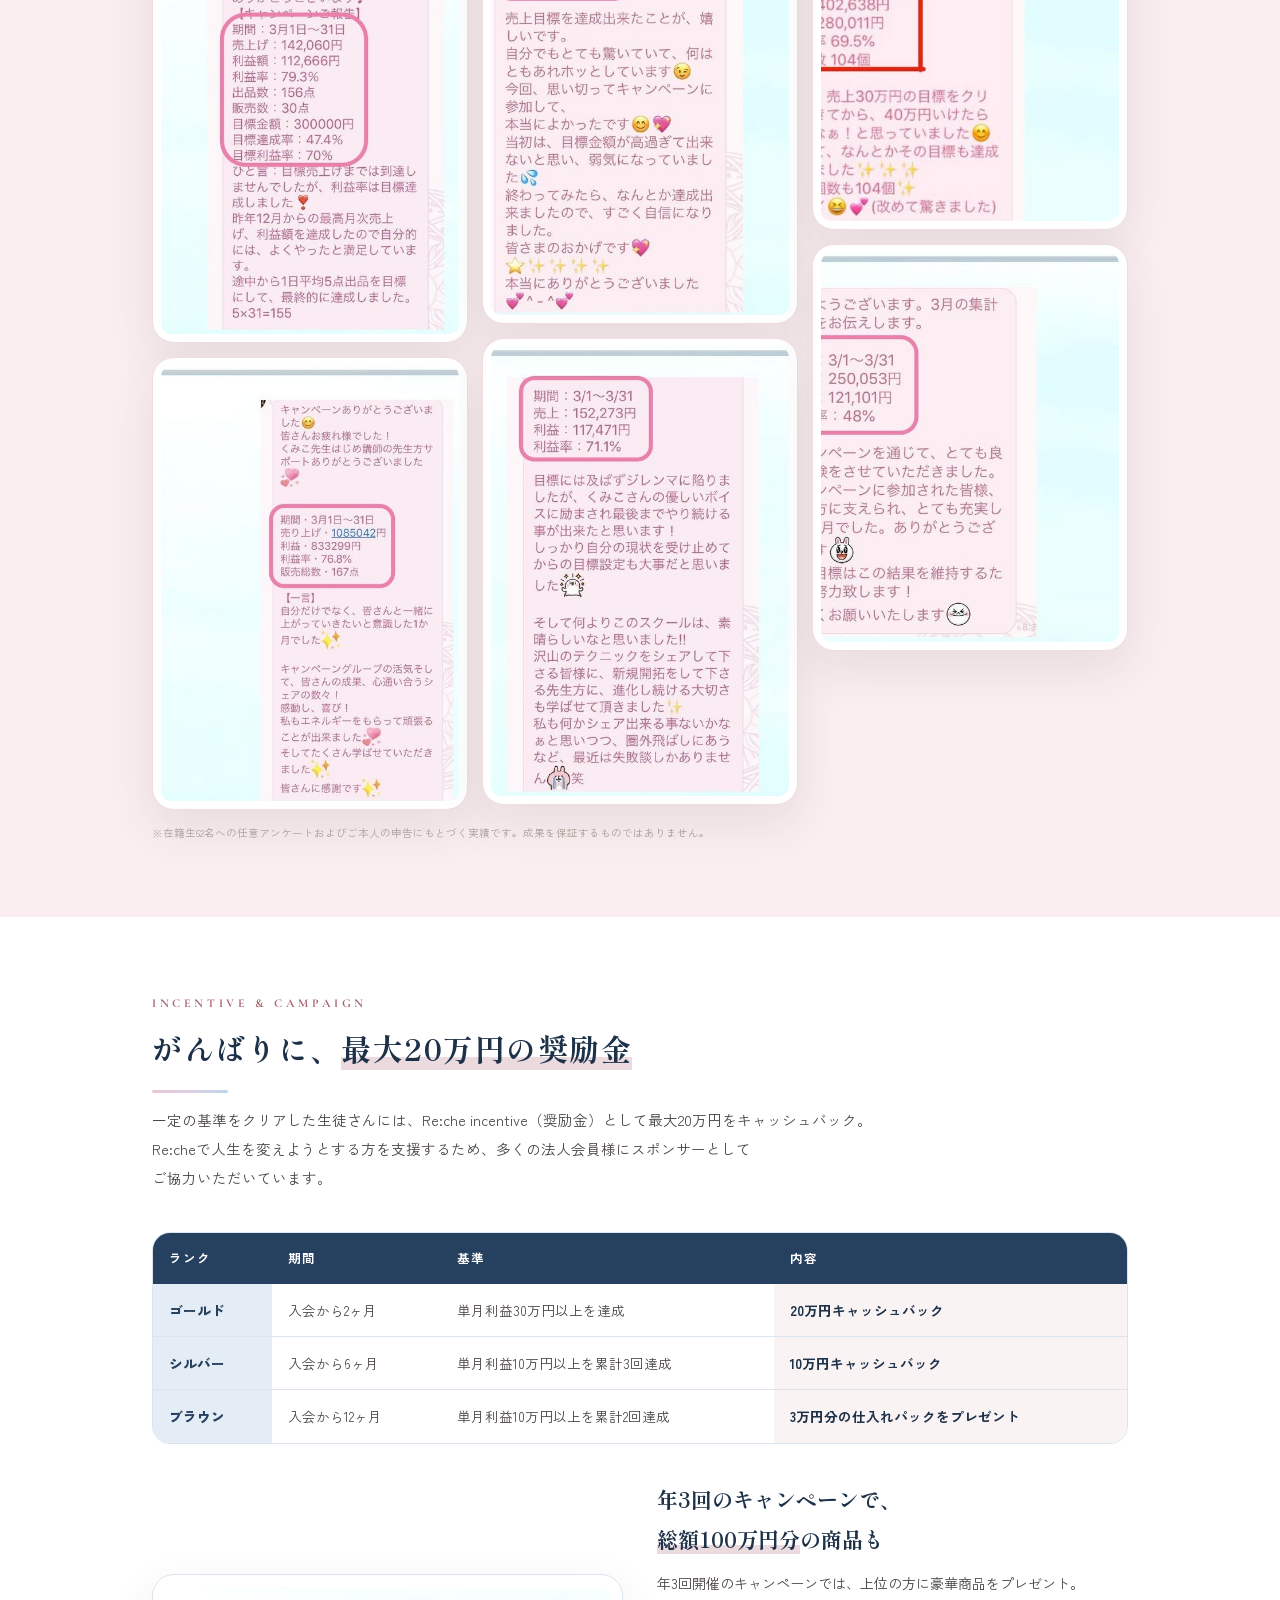
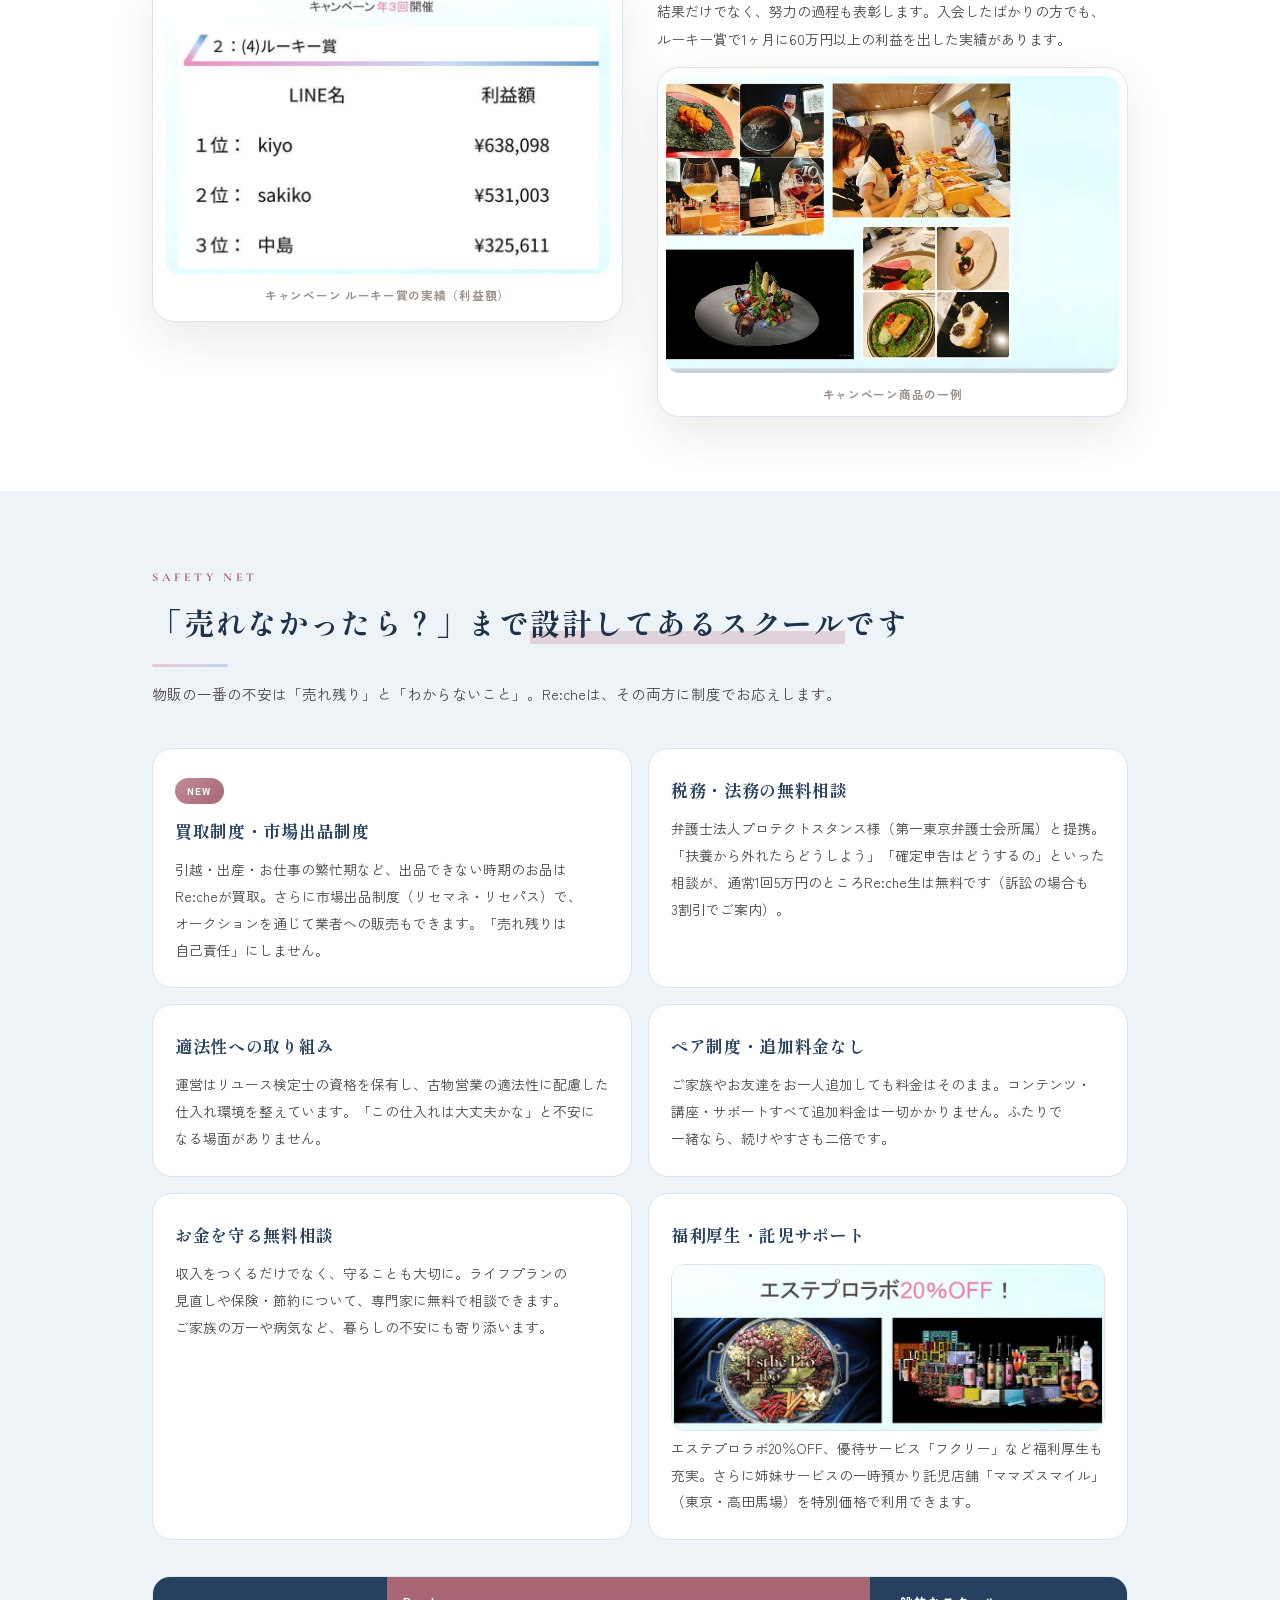
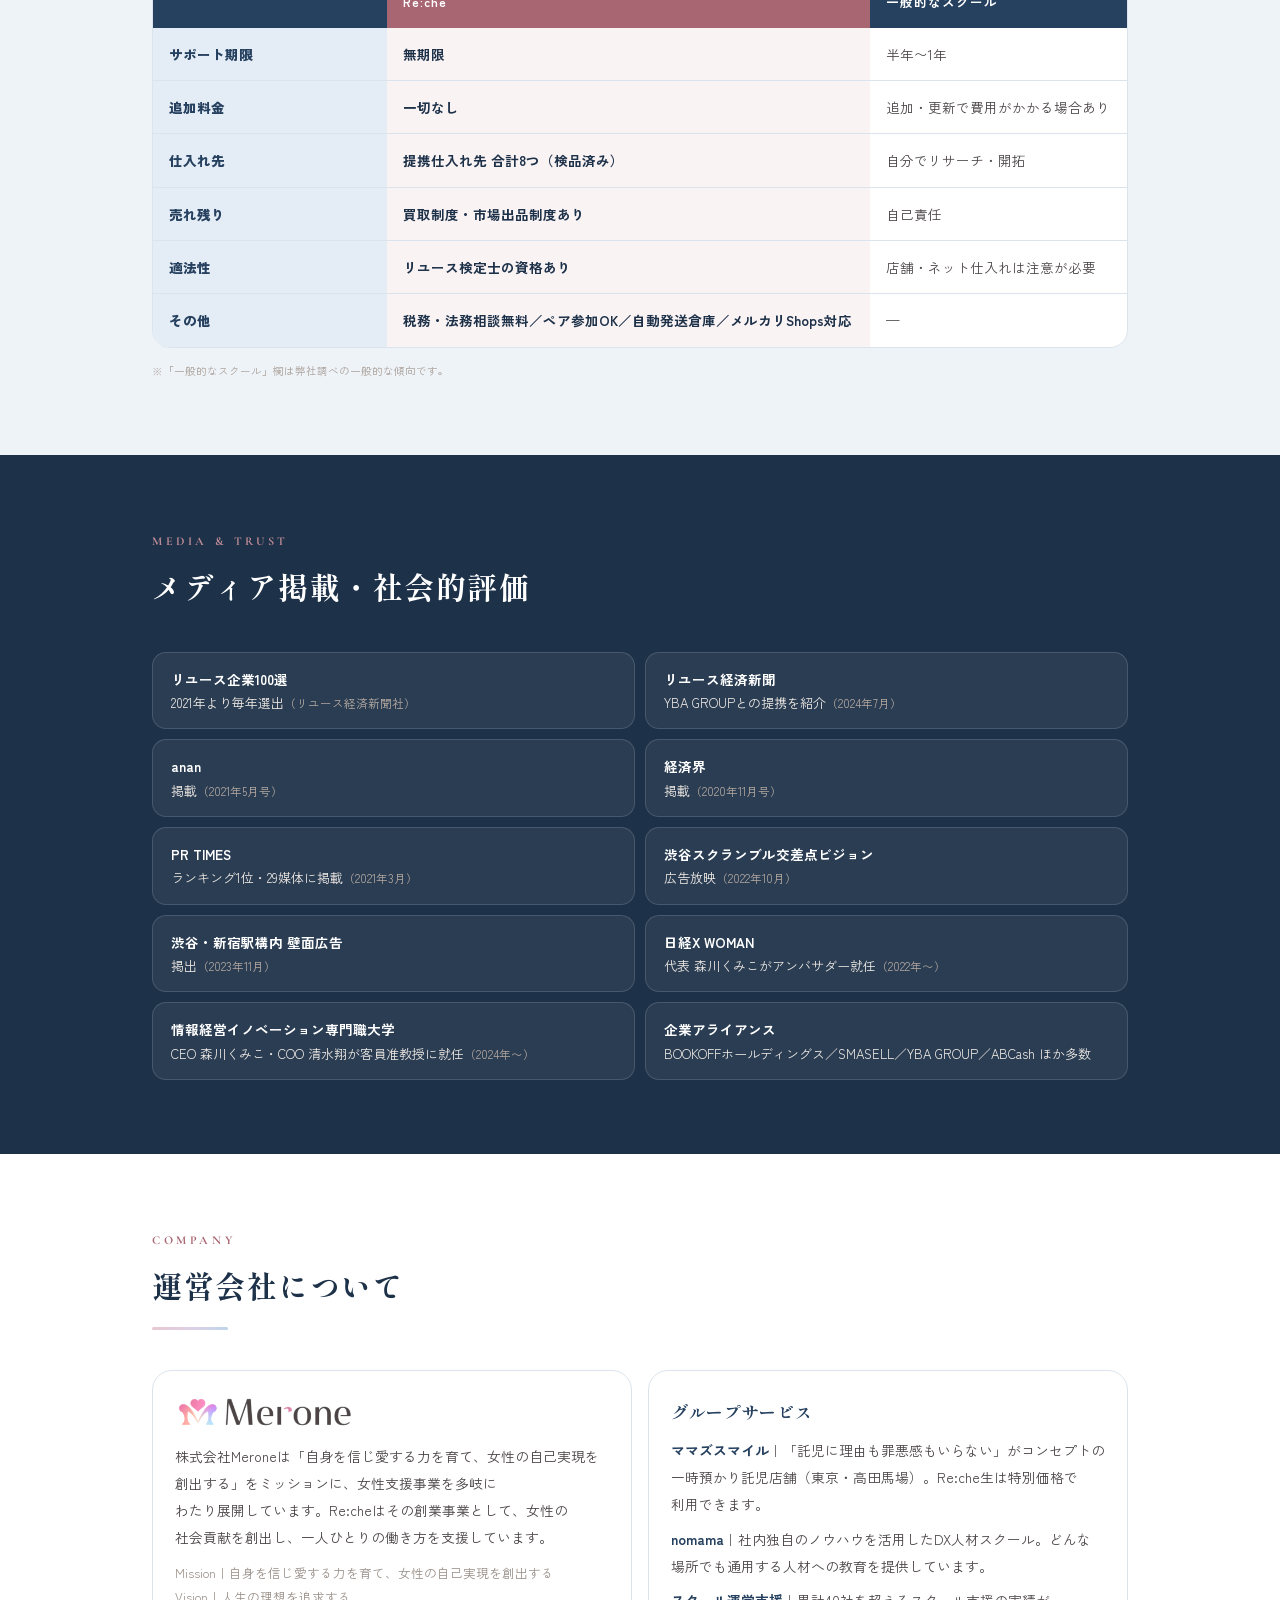
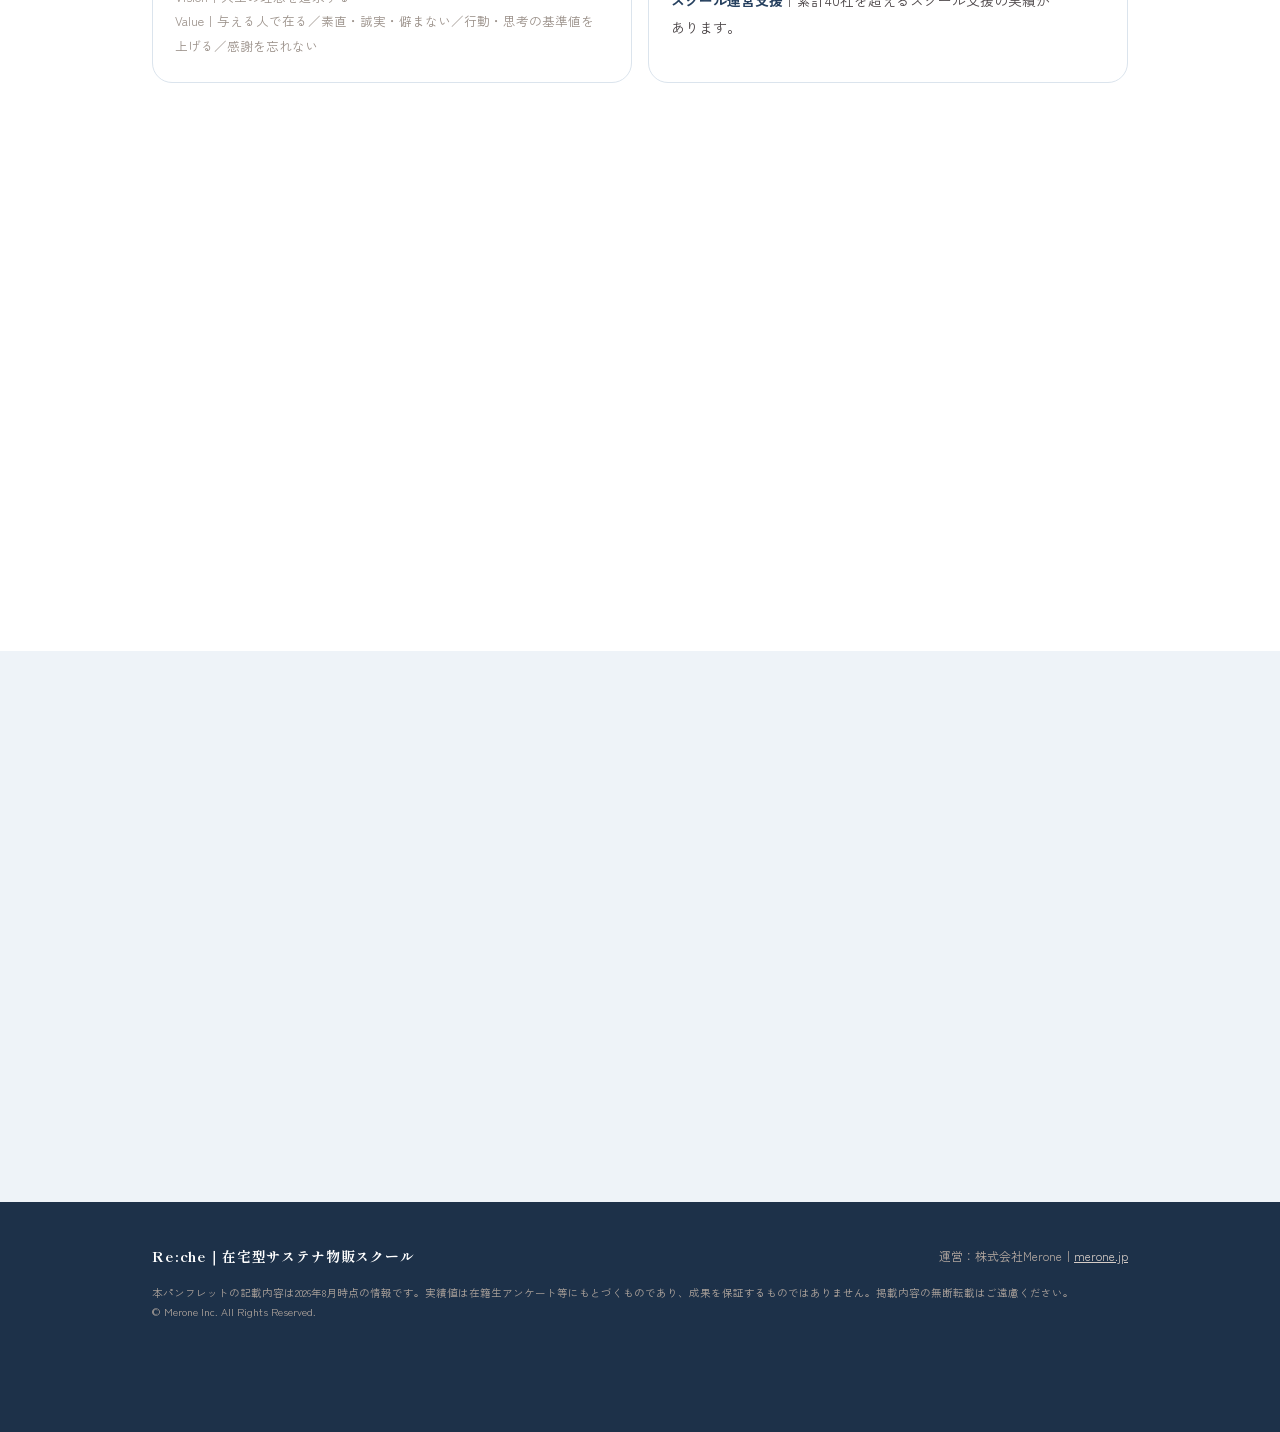
==== commit de51c97c: "トンマナを支給ブルー版に修正：新ヒーローボード(現地写真入り)差し替え＋全体を薄ブルーにリカラー Co-Authored-By: Claude Fable 5 <noreply@anthropic.c" ====
--- a/index.html
+++ b/index.html
@@ -14,11 +14,11 @@
 <link href="https://fonts.googleapis.com/css2?family=Cormorant+Garamond:ital,wght@0,500;0,600;1,500&family=Shippori+Mincho:wght@500;600;700&family=Zen+Kaku+Gothic+New:wght@400;500;700;900&display=swap" rel="stylesheet">
 <style>
 :root{
-  --bg:#faf8f5; --bg2:#f4efe9; --pink-bg:#f8efee;
-  --ink:#4a4446; --charcoal:#3f393c; --charcoal-deep:#332e31;
+  --bg:#eef3f8; --bg2:#e4edf5; --pink-bg:#fbeef1;
+  --ink:#4a4446; --charcoal:#26405f; --charcoal-deep:#1d3149;
   --rose:#c08c98; --rose-deep:#a86673;
-  --taupe:#b3a396; --line:#e7e0d8;
-  --grad:linear-gradient(90deg,#e9c7d1 0%,#e6d6c9 55%,#dccaba 100%);
+  --taupe:#8fb3cf; --line:#dbe4ed;
+  --grad:linear-gradient(90deg,#e9c7d1 0%,#dcd0e6 55%,#bcd5ea 100%);
 }
 *{margin:0;padding:0;box-sizing:border-box;}
 html{scroll-behavior:smooth;}
@@ -68,7 +68,7 @@
 .card h3{font-family:"Shippori Mincho","Yu Mincho",serif; font-size:17px; color:var(--charcoal); font-weight:700; margin-bottom:8px; letter-spacing:.04em; word-break:auto-phrase;}
 .card p{font-size:13.8px; line-height:1.95; word-break:auto-phrase;}
 .card .tag{display:inline-block; font-size:10px; font-weight:900; letter-spacing:.12em; color:#fff; background:linear-gradient(135deg,var(--rose),var(--rose-deep)); border-radius:999px; padding:3px 12px; margin-bottom:10px;}
-.card .tag.bl{background:linear-gradient(135deg,#c9bbae,var(--taupe));}
+.card .tag.bl{background:linear-gradient(135deg,#a9c8de,var(--taupe));}
 .card .cimg{border-radius:14px; overflow:hidden; margin:12px 0 4px; border:1px solid var(--line);}
 
 /* photo frames */
@@ -181,7 +181,7 @@
 
 <!-- HERO（支給デザイン） -->
 <div class="board top">
-  <img src="img/sec-hero.png" alt="Re:che（リッシュ）在宅型サステナ物販スクール 公式オンラインパンフレット。自立しよう、自分の足で立つと気持ちいい。創立2016年・総生徒数2,200名超・生徒の平均利益 月12.8万円・平均作業時間 週3〜6時間">
+  <img src="img/sec-hero.png" alt="Re:che（リッシュ）在宅型サステナ物販スクール 公式オンラインパンフレット。自立しよう、自分の足で立つと気持ちいい。創立2016年・総生徒数2,200名超・生徒の平均利益 月12.8万円・平均作業時間 週3〜6時間。BOOKOFFホールディングス様視察・古物市場・現地仕入れ会の写真つき">
 </div>
 <div class="wrap"><p class="smallnote" style="text-align:right;">発行：株式会社Merone｜2026年8月改訂版　※数値はスクール実績値です。成果を保証するものではありません。</p></div>
 
@@ -210,7 +210,7 @@
 </section>
 
 <!-- 選ばれる理由（支給デザイン） -->
-<section style="padding:64px 0;">
+<section class="alt" style="padding:64px 0;">
   <div class="board rv">
     <img src="img/sec-reason.png" alt="Re:cheが選ばれる理由の比較表。利益率は一般的な物販が10〜30％のところRe:cheは50％以上。扱う商品は検証済みの中古品・一点もの。商品は独占提携の卸から検品済みで届く" loading="lazy">
   </div>
@@ -265,13 +265,15 @@
       </div>
     </div>
   </div>
-
-  <!-- 利益額をあげるお品たち（支給デザイン） -->
-  <div class="board rv" style="margin-top:56px;">
+</section>
+
+<!-- 利益額をあげるお品たち（支給デザイン） -->
+<section class="alt" style="padding:64px 0;">
+  <div class="board rv">
     <img src="img/sec-goods.png" alt="利益額をあげるお品たち。仕入れ280円のネックレスが利益8,510円に。ナイロンバッグ利益11,950円、ブレスレット利益49,350円、ネックレス利益18,310円など" loading="lazy">
   </div>
 
-  <div class="wrap">
+  <div class="wrap" style="margin-top:40px;">
     <div class="gallery">
       <div class="frame rv"><img src="img/goods-apparel.jpg" alt="アパレル仕入れパックの実例（1着280円〜）" loading="lazy"><div class="cap">アパレルパック（1着280円〜・回転率をあげるならこれ）</div></div>
       <div class="frame rv"><img src="img/goods-brand.jpg" alt="ブランドバッグ・財布の仕入れ実例" loading="lazy"><div class="cap">ブランド品パック（5万円〜）</div></div>
@@ -280,14 +282,6 @@
       <div class="frame wide rv"><img src="img/sales-proof.jpg" alt="利益4,150円〜10,000円の販売実績スクリーンショット" loading="lazy"><div class="cap">生徒さんの販売実績（リシュコレ仕入れ分）</div></div>
     </div>
 
-    <div class="sec-head rv" style="margin:56px 0 8px;">
-      <h2 style="font-size:22px;">現地でも、<span class="u">企業と一緒に</span>動いています</h2>
-    </div>
-    <div class="strip">
-      <div class="frame rv"><img src="img/photo-bookoff.jpg" alt="BOOKOFF倉庫視察の様子" loading="lazy"><div class="cap">BOOKOFFホールディングス様 視察</div></div>
-      <div class="frame rv"><img src="img/photo-kobutsu.jpg" alt="古物市場に並ぶCELINEやGUCCIなどのブランド品" loading="lazy"><div class="cap">古物市場（毎月8日・12日）</div></div>
-      <div class="frame rv"><img src="img/photo-shiire.jpg" alt="現地仕入れ会でお品を選ぶ生徒のみなさま" loading="lazy"><div class="cap">現地仕入れ会（不定期開催）</div></div>
-    </div>
   </div>
 </section>
 
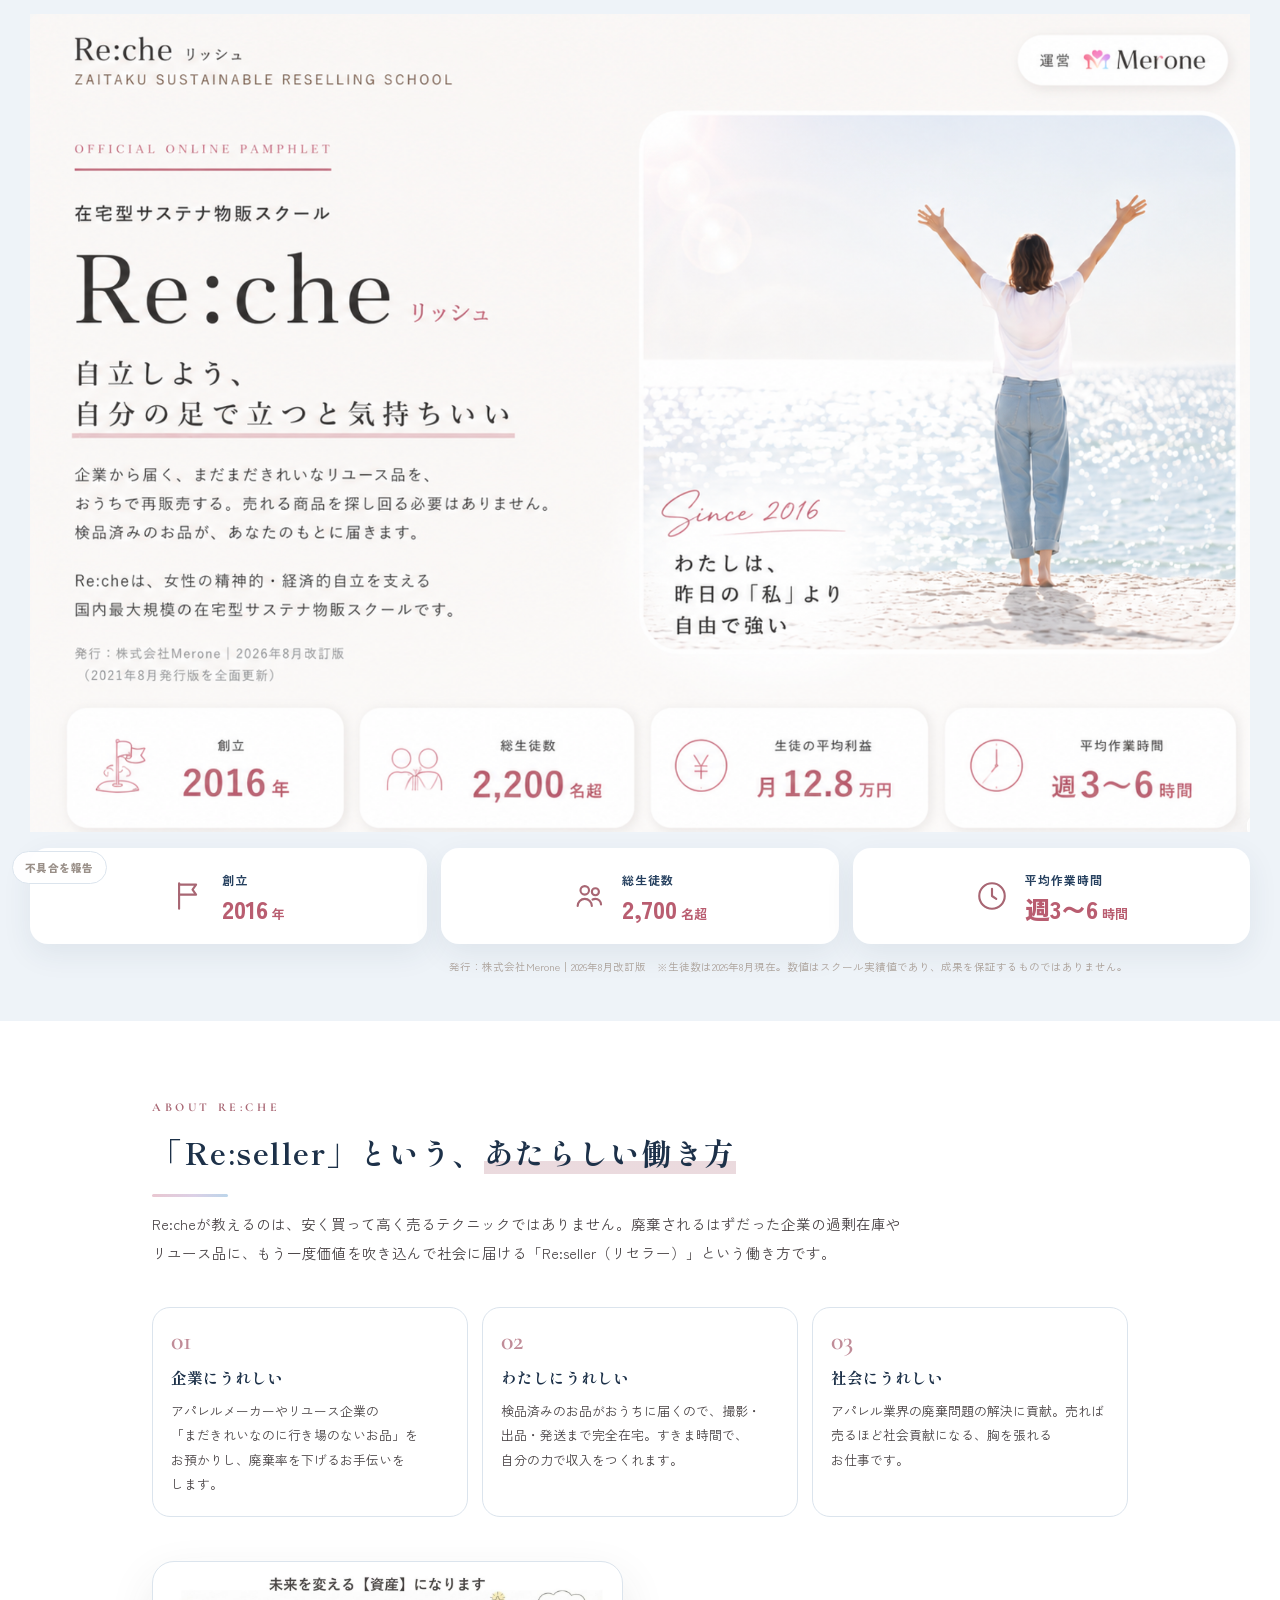
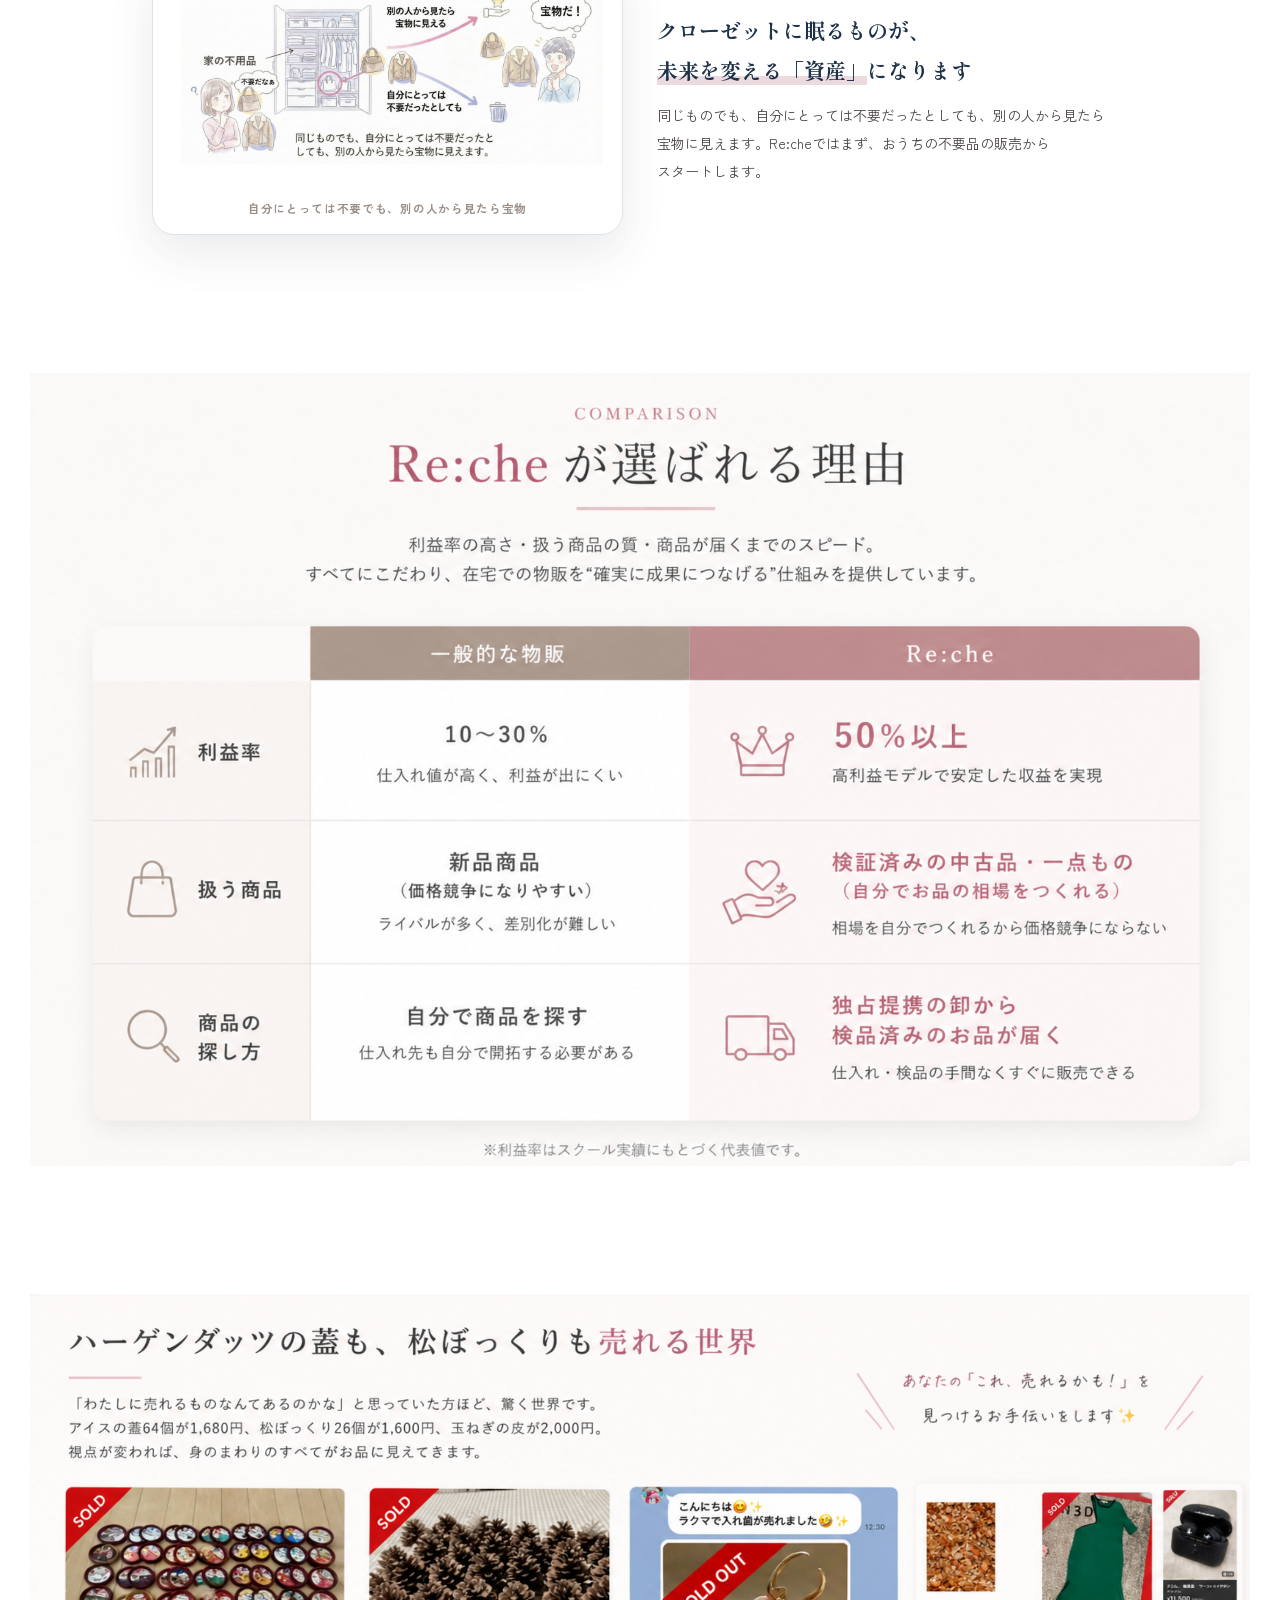
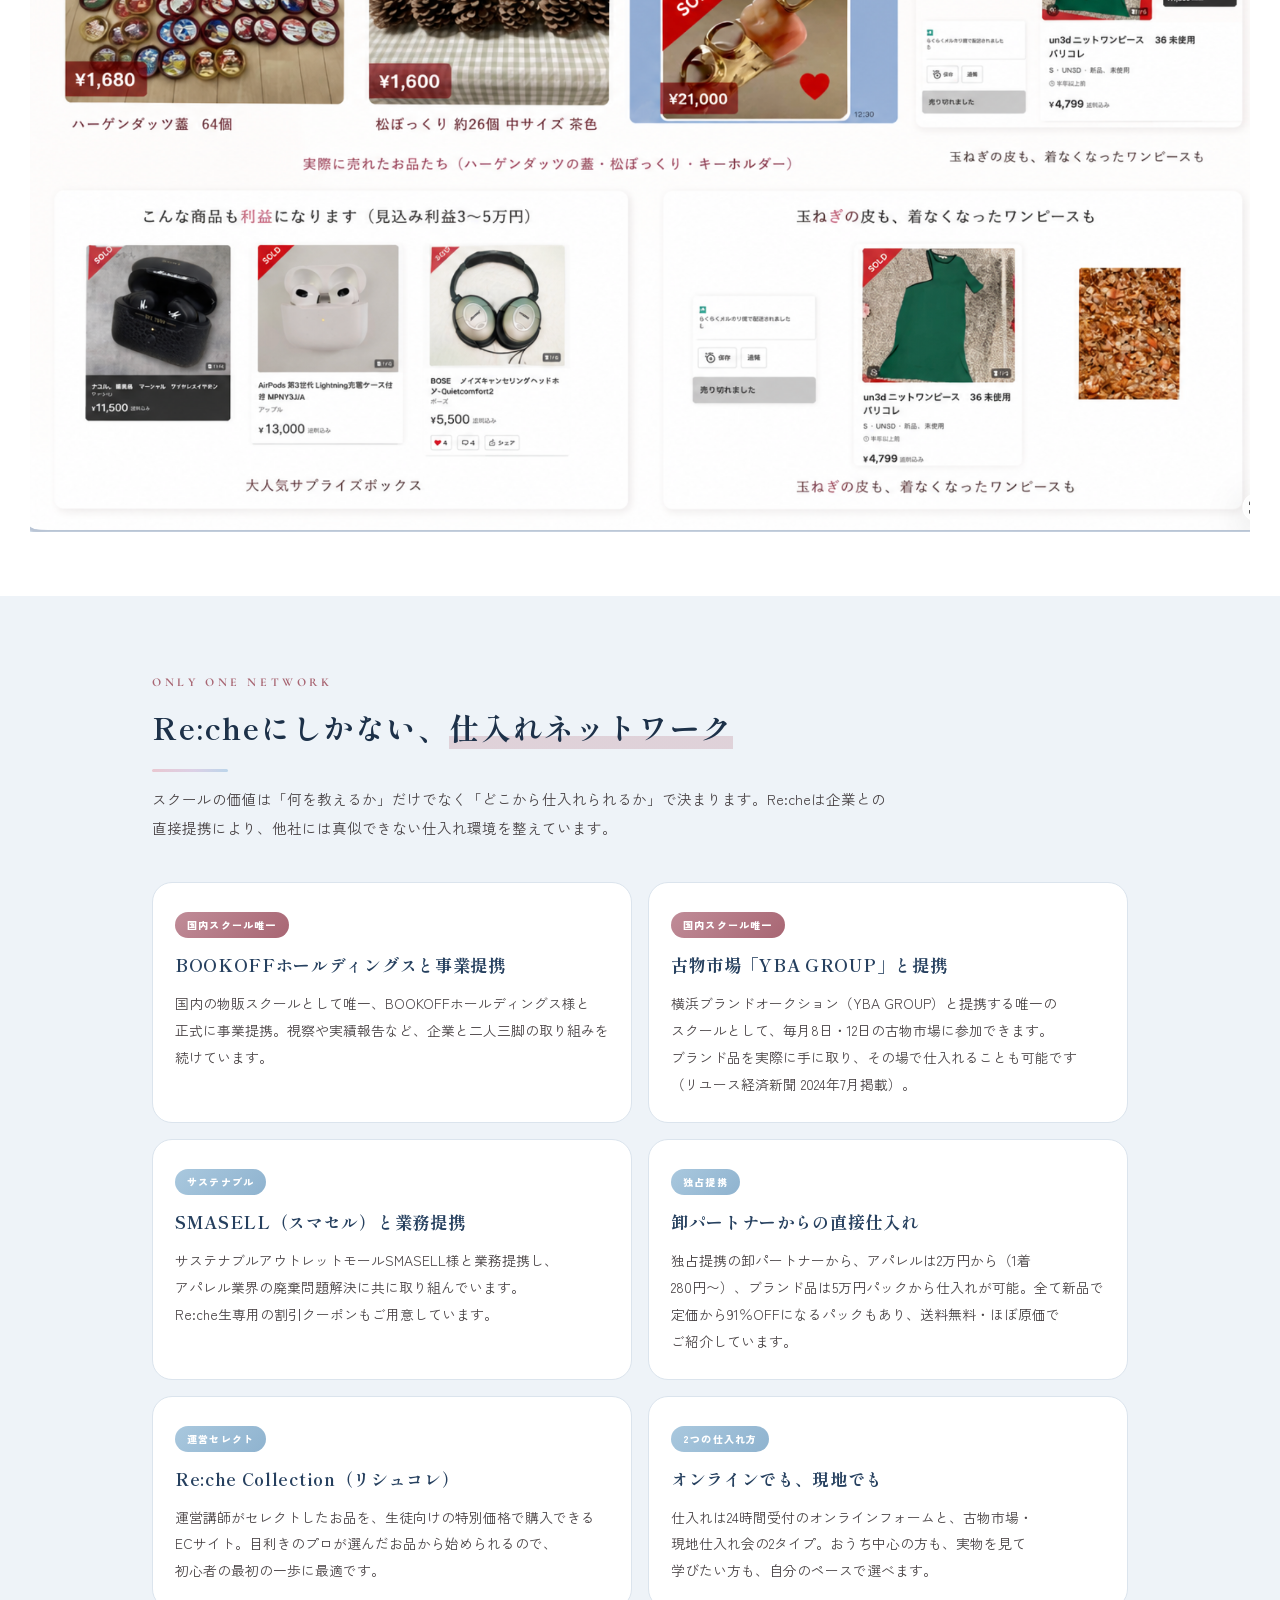
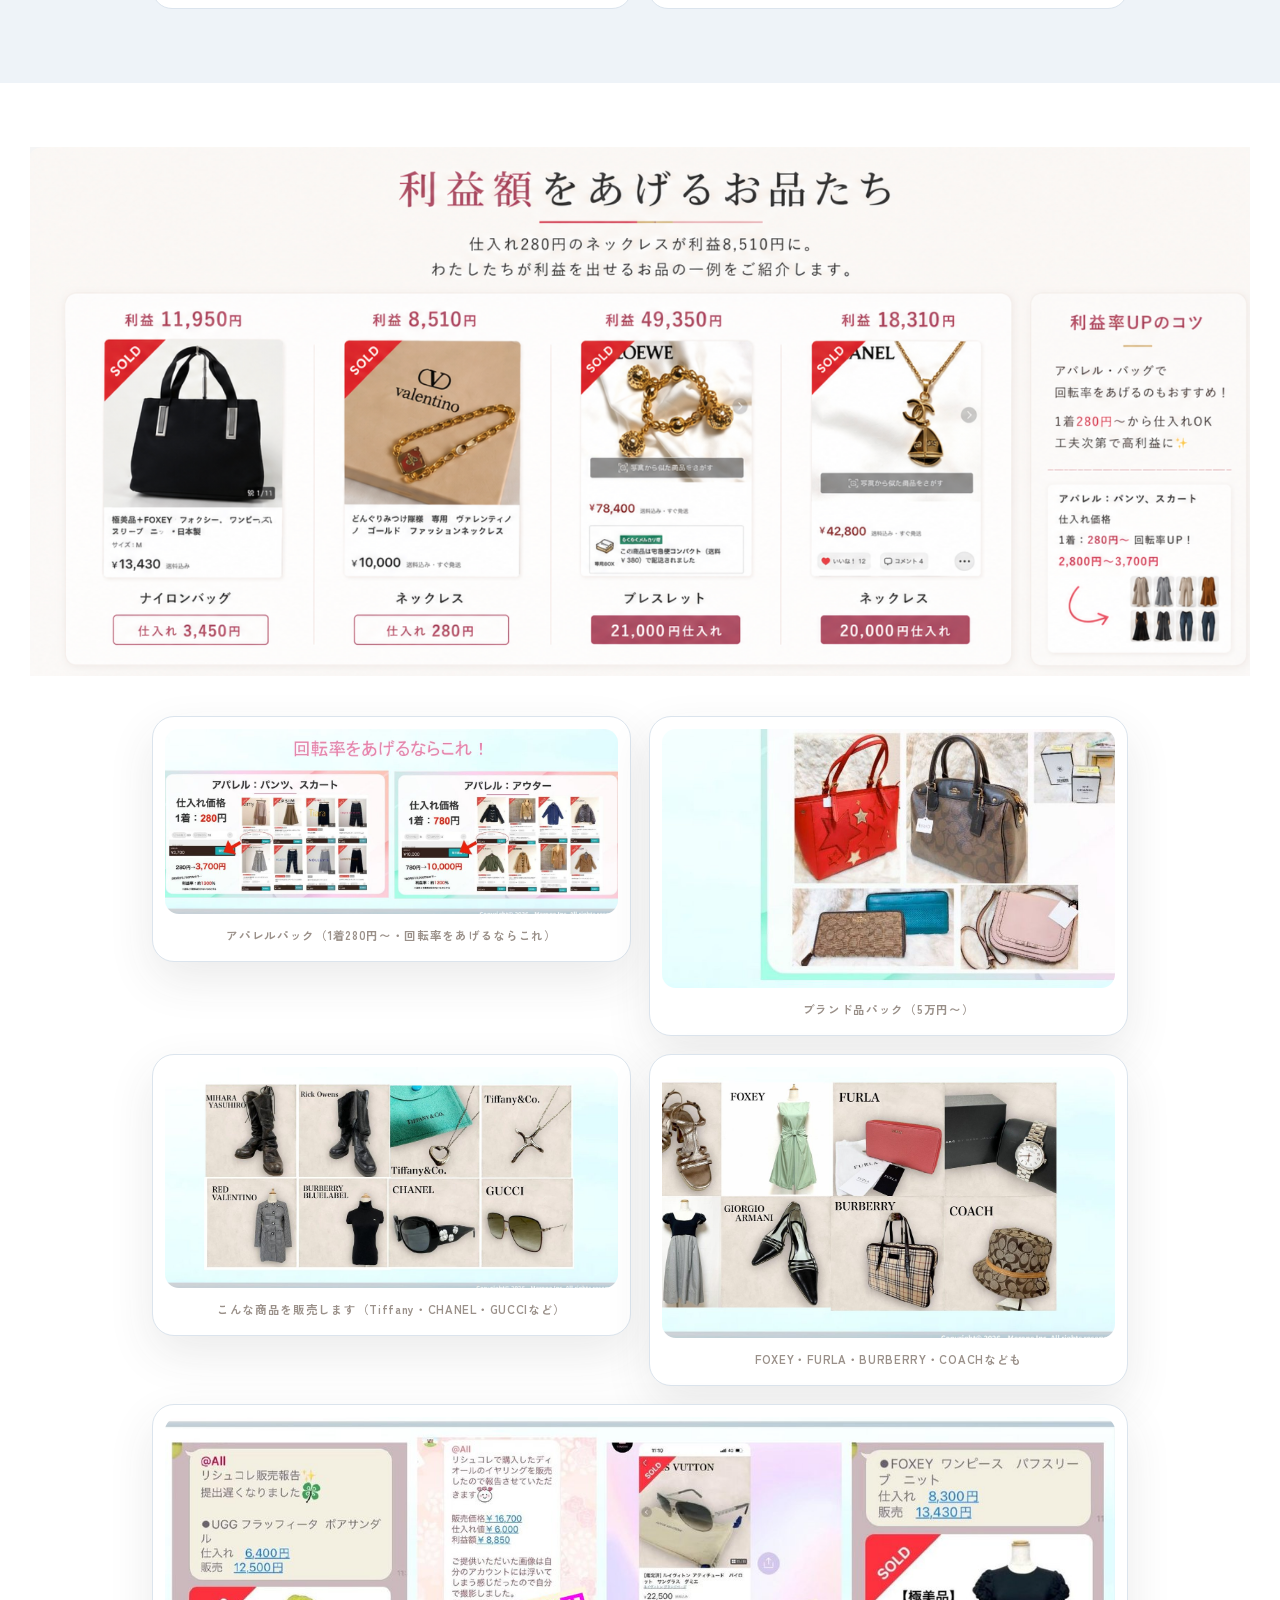
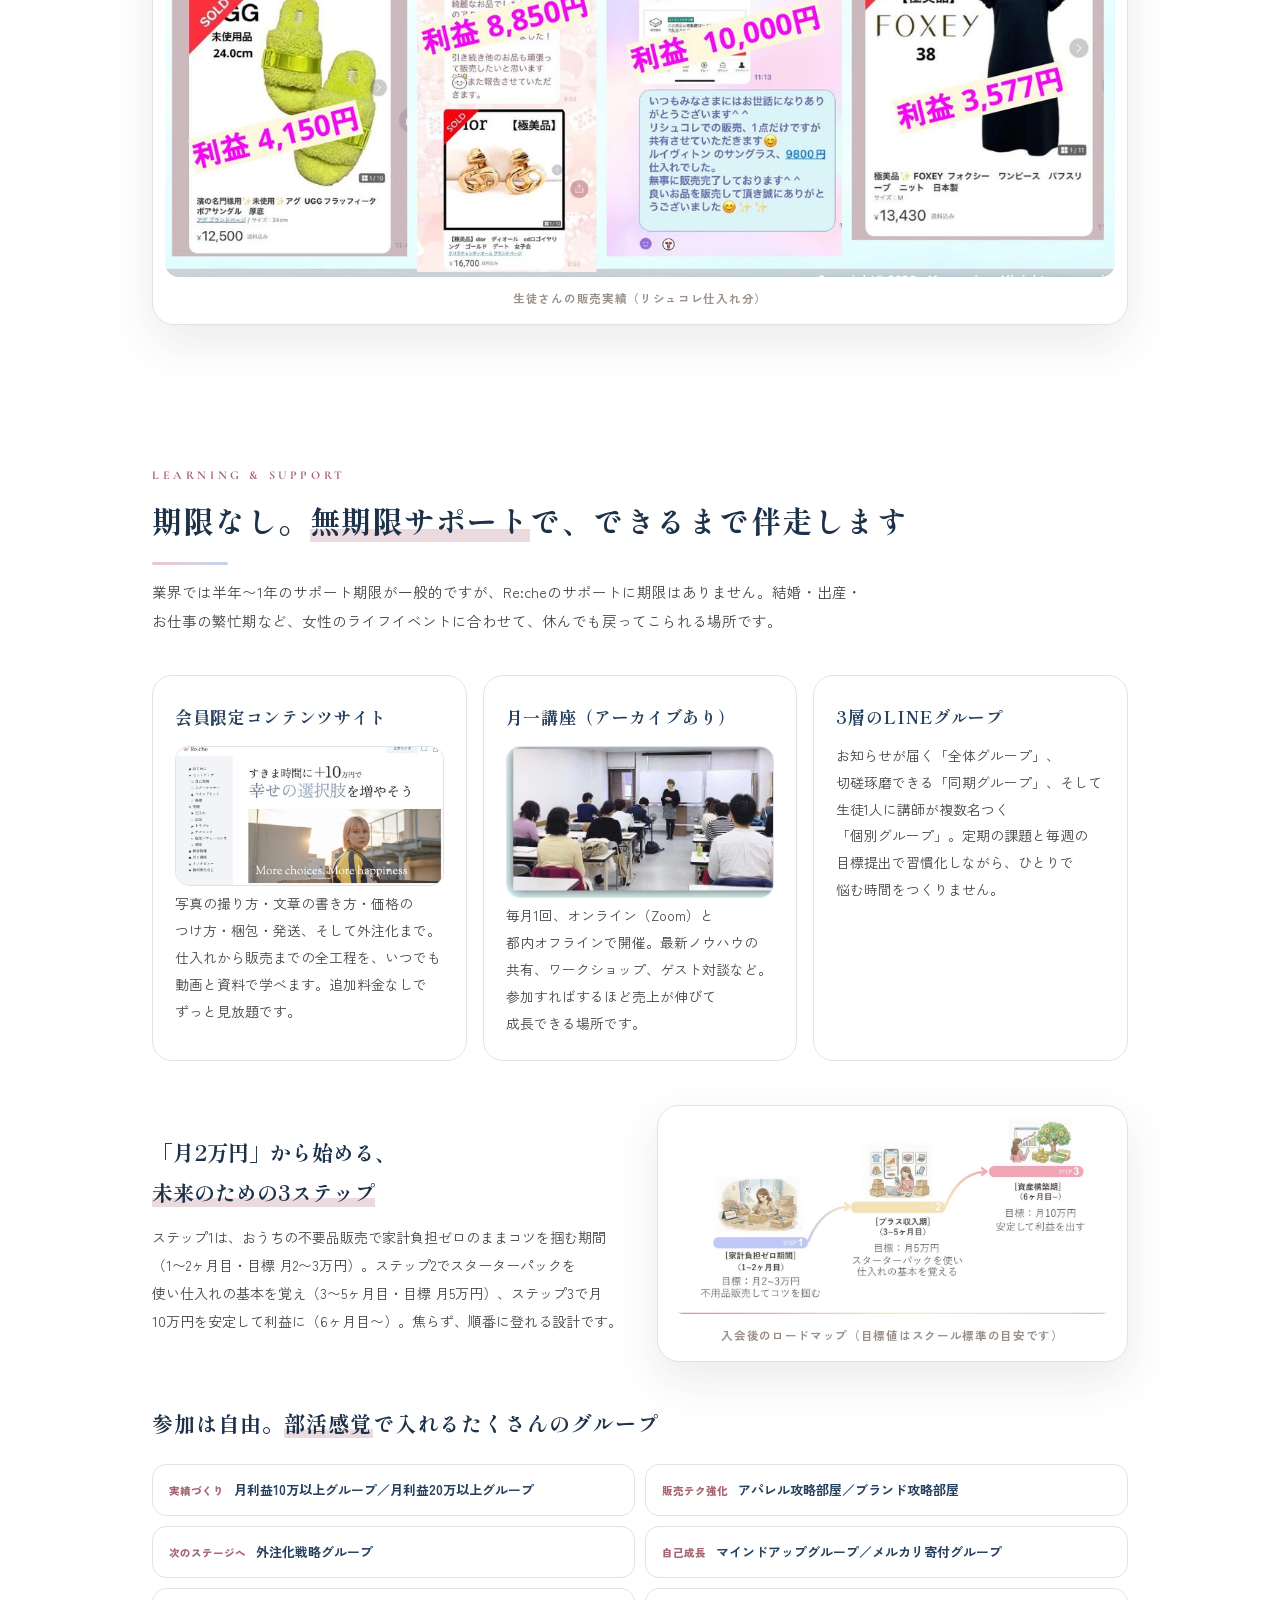
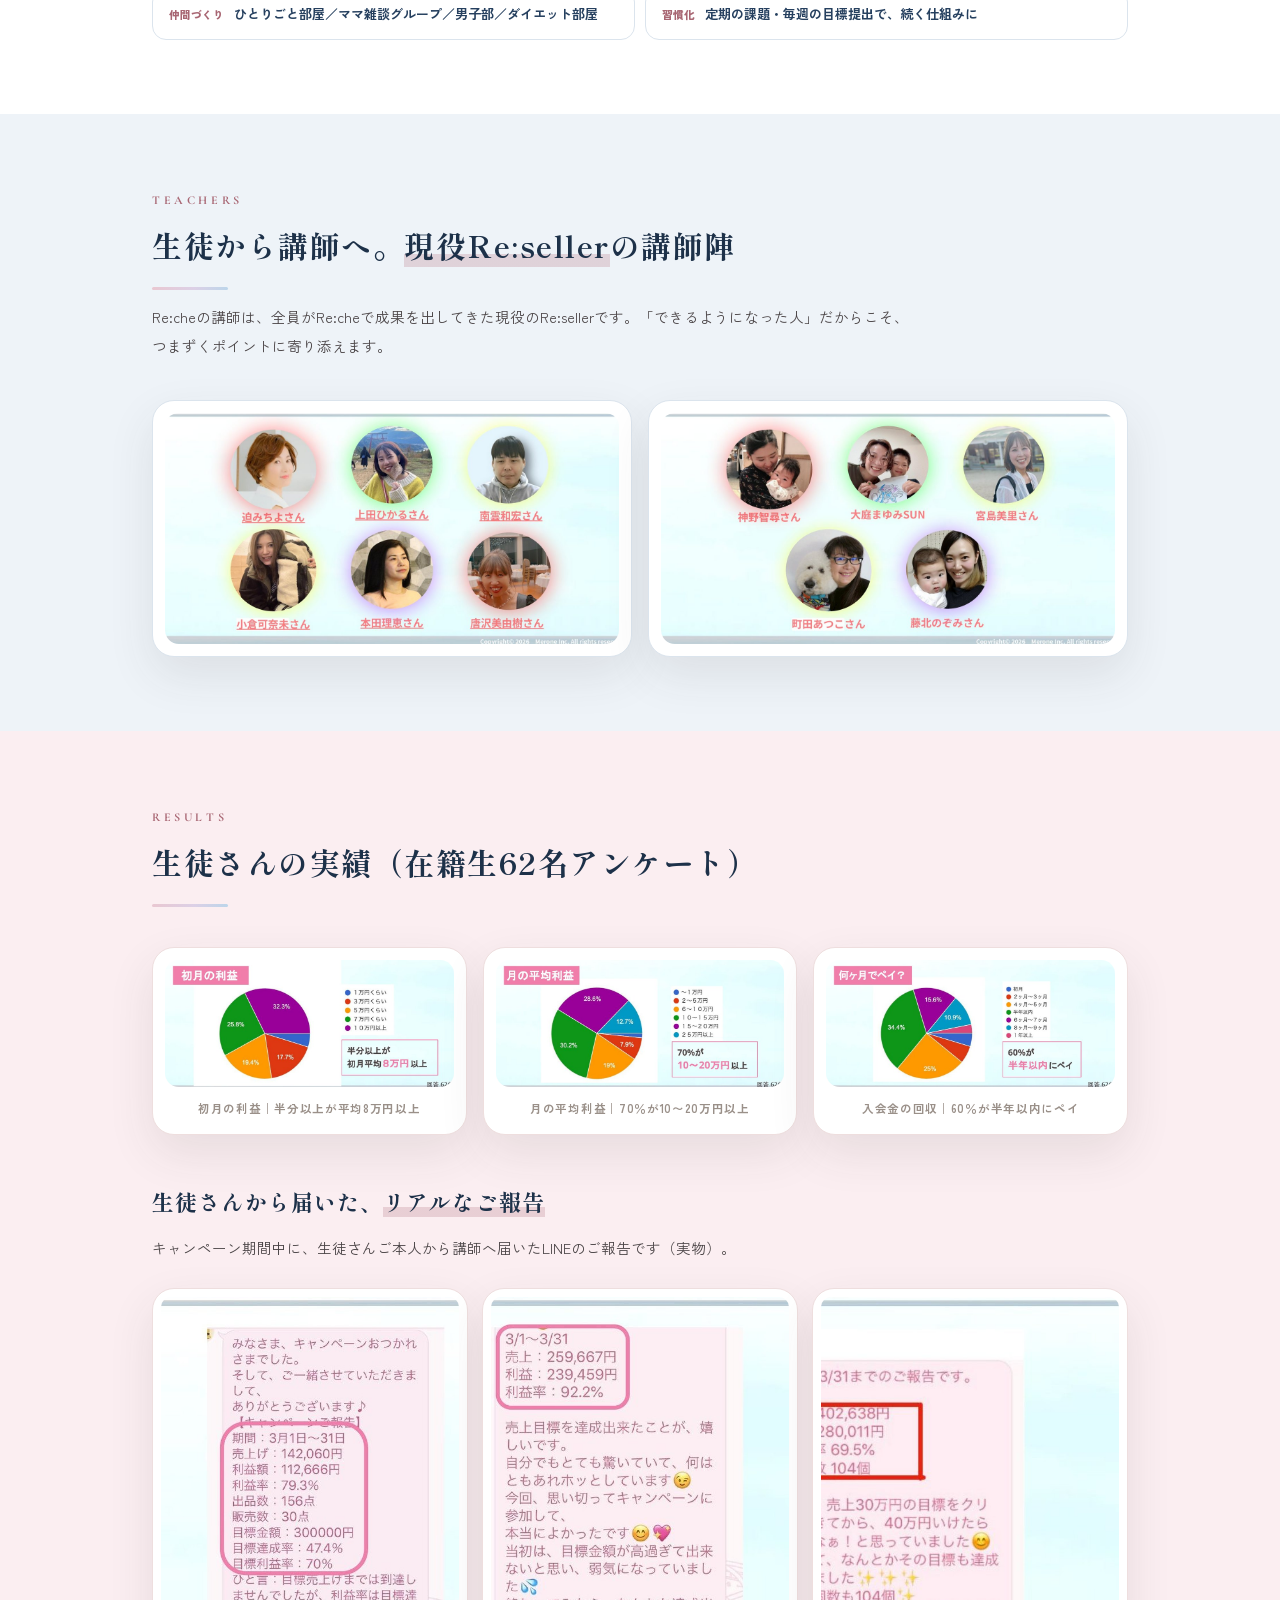
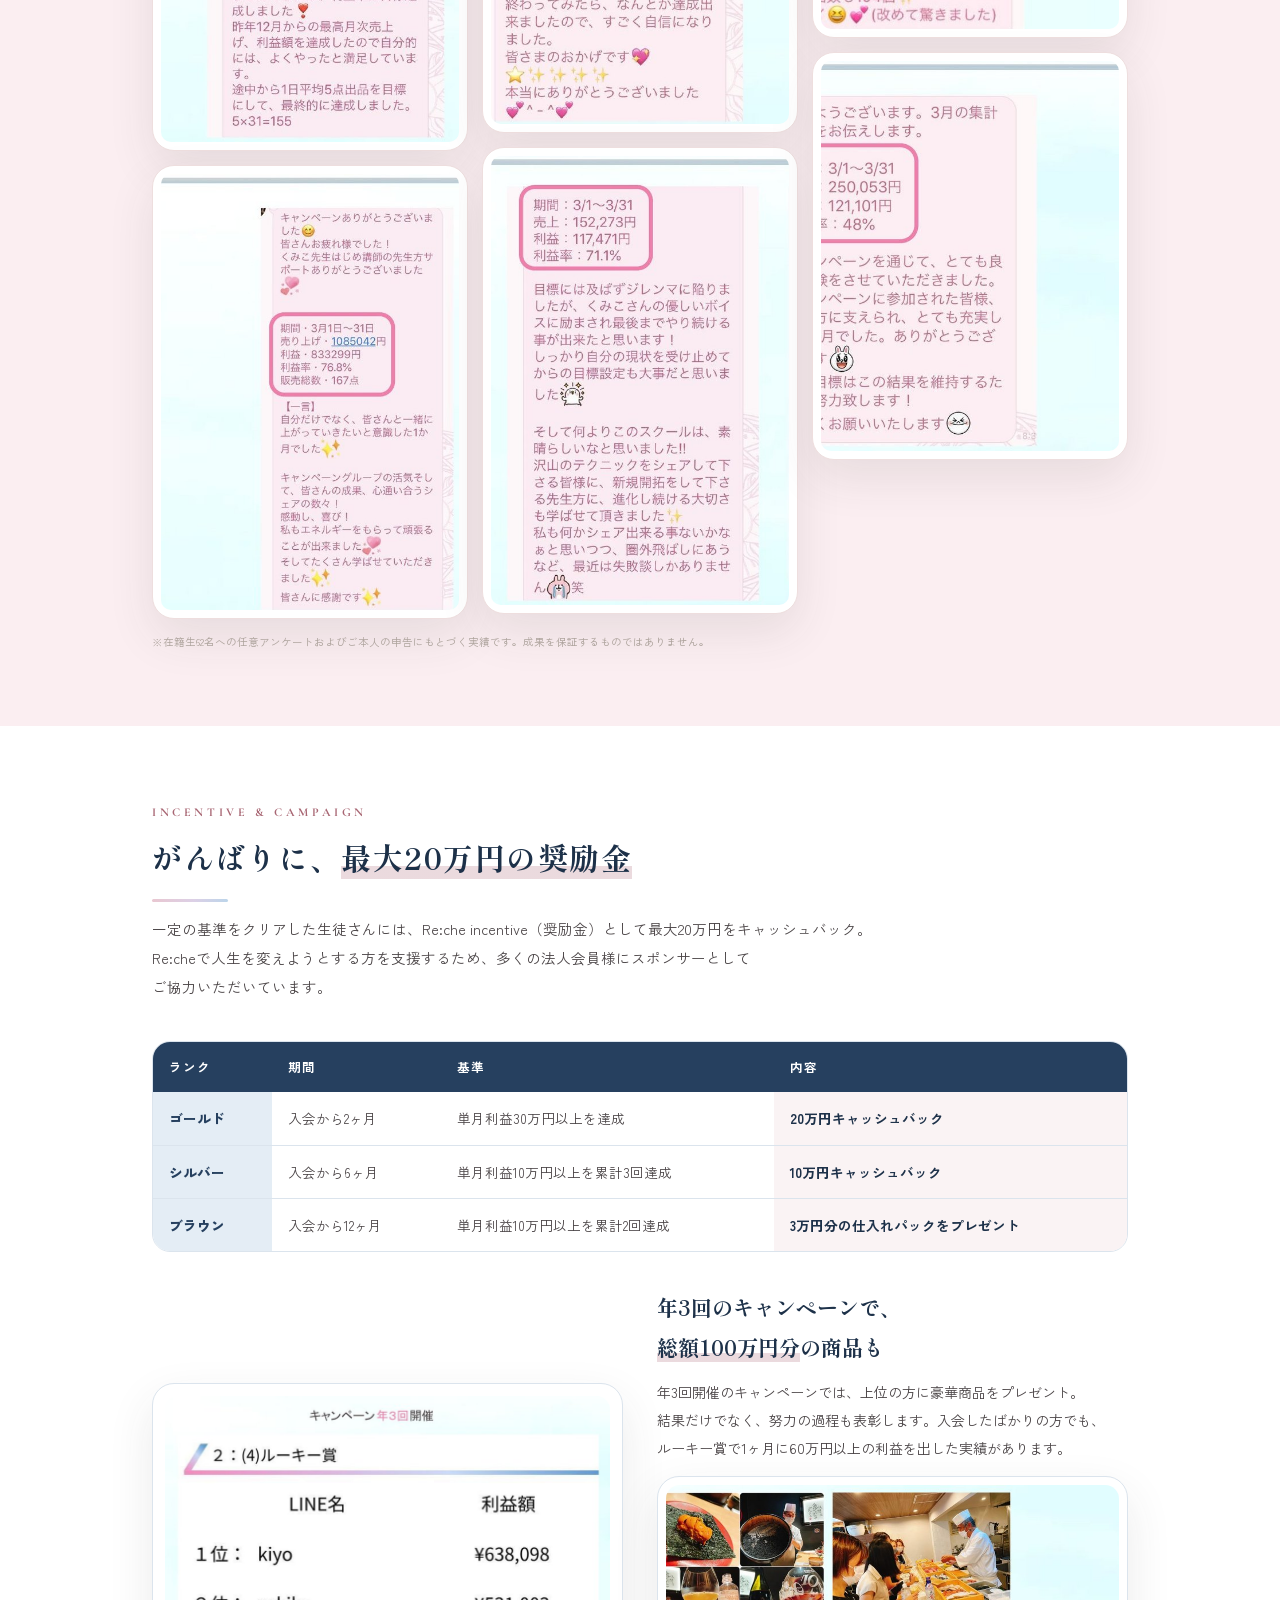
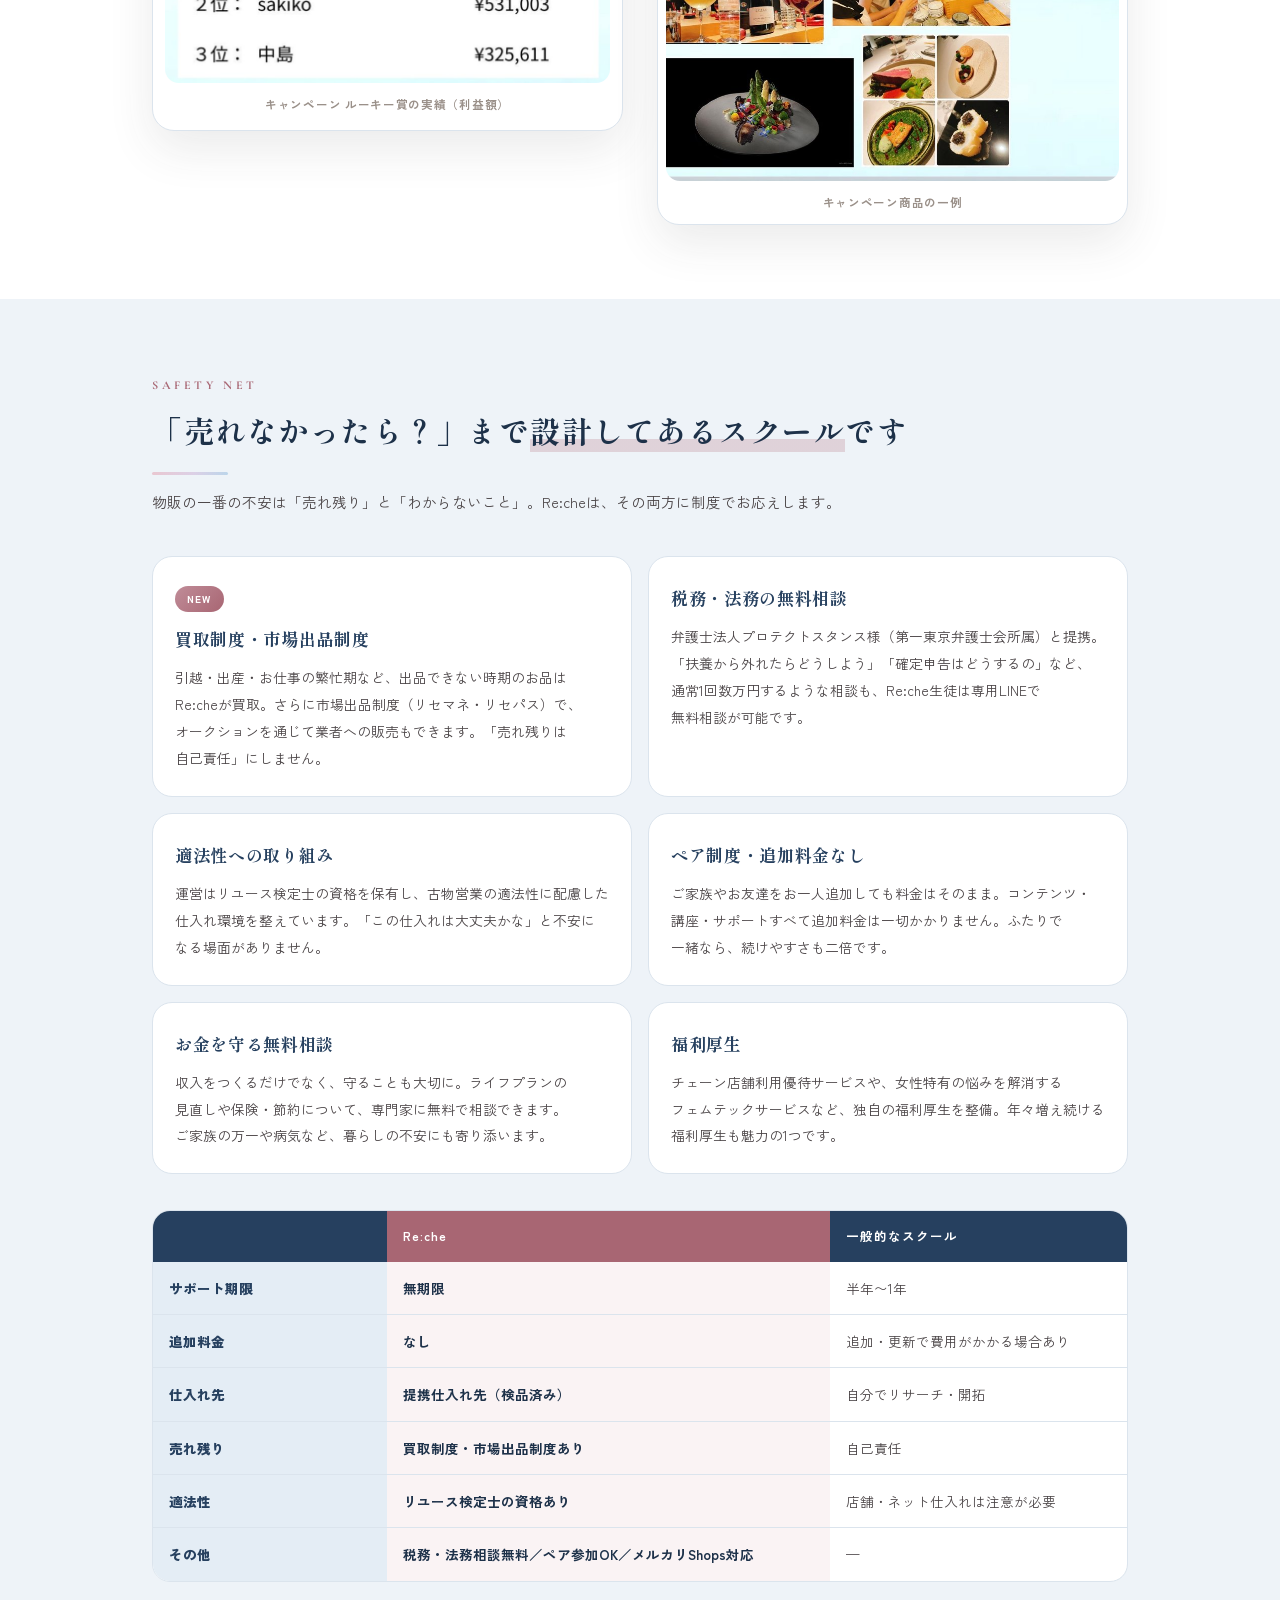
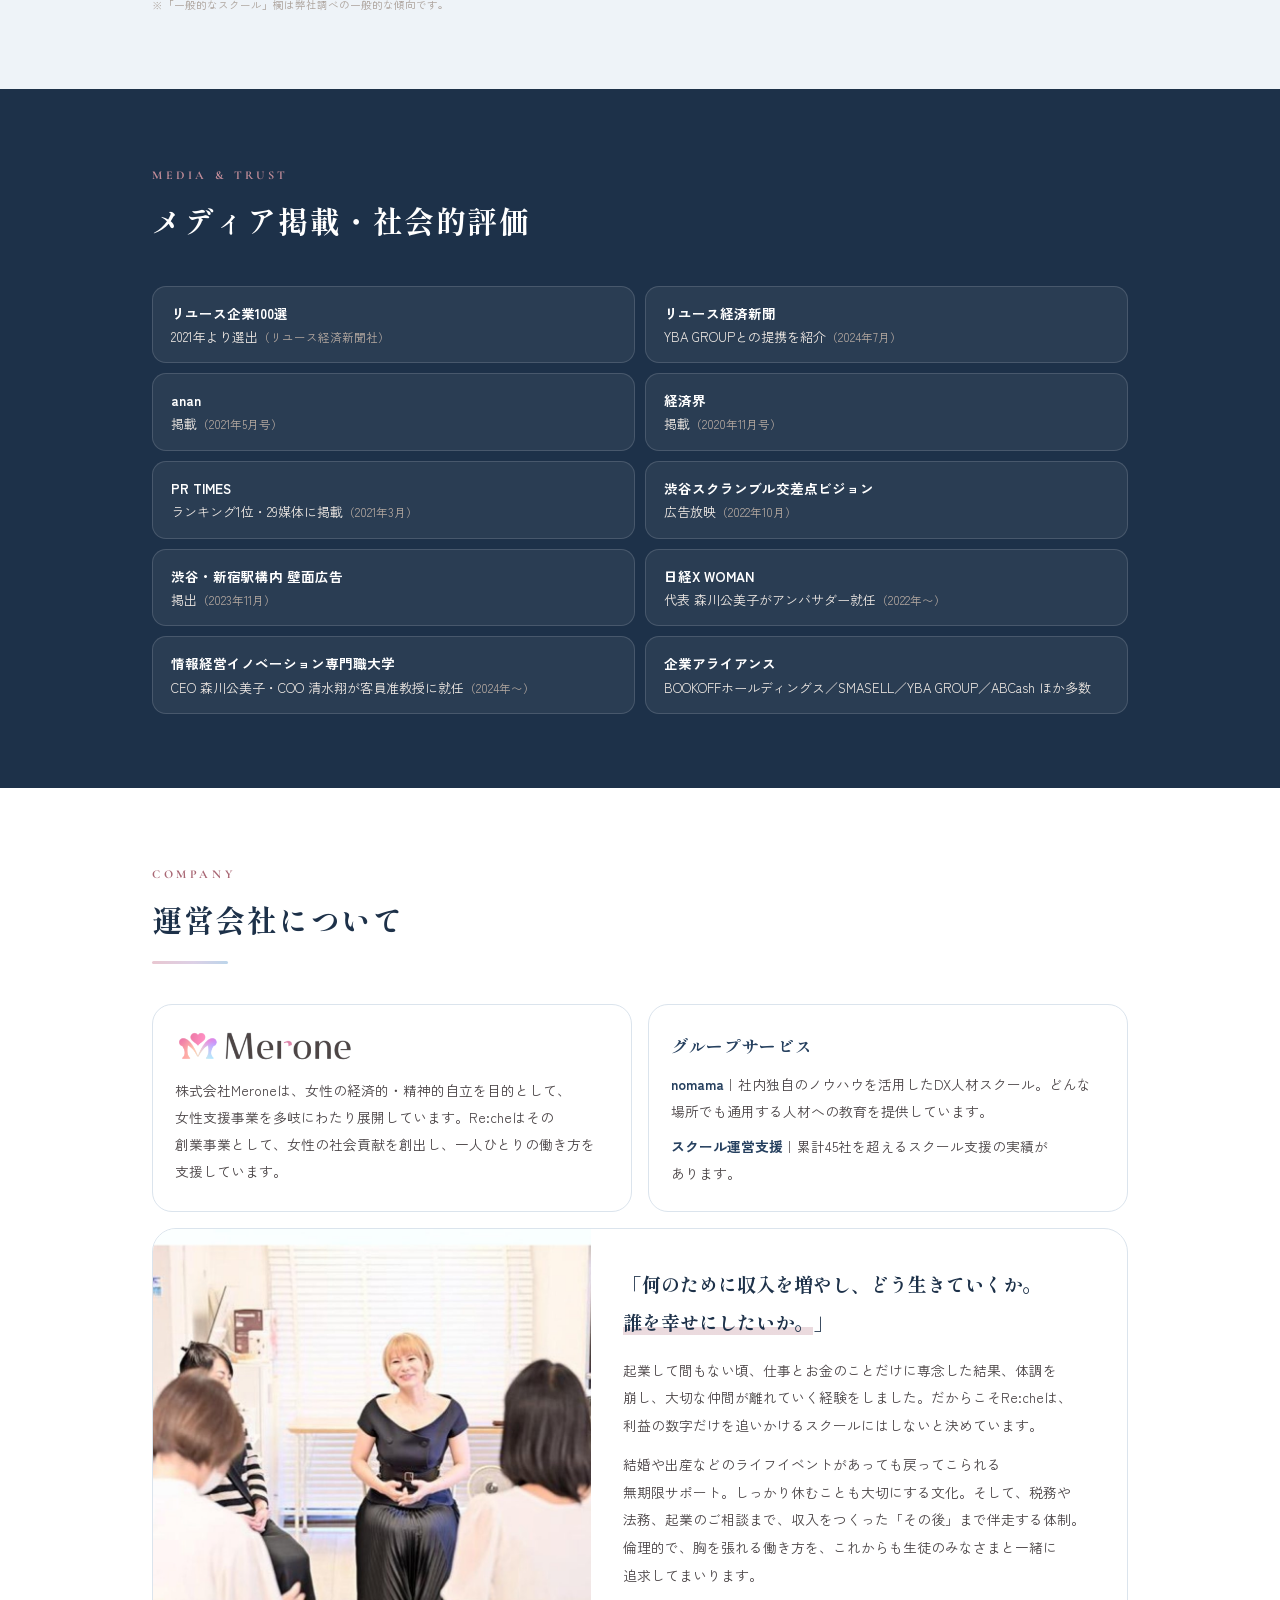
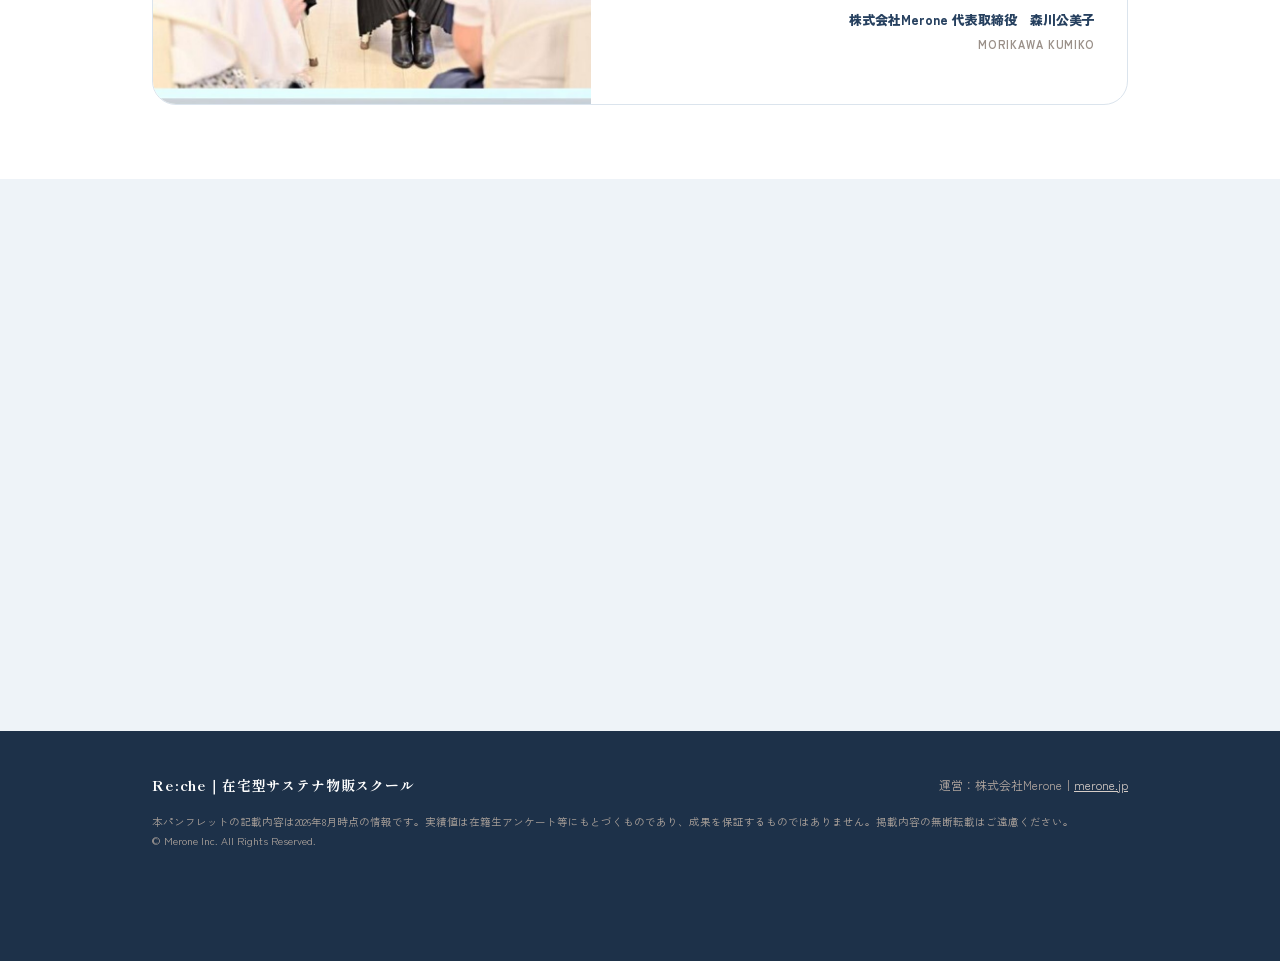
==== commit fdf4065c: "広報修正一式：生徒数2700・平均利益非掲載・不要品統一・提携先写真削除・表現修正・森川公美子表記 Co-Authored-By: Claude Fable 5 <noreply@anthropic." ====
--- a/index.html
+++ b/index.html
@@ -44,6 +44,14 @@
 .board{max-width:1240px; margin:0 auto; padding:0 10px;}
 .board img{width:100%;}
 .board.top{padding-top:14px;}
+.stats{max-width:1240px; margin:16px auto 0; padding:0 10px;}
+.stats .grid{display:grid; grid-template-columns:repeat(3,1fr); gap:14px;}
+.stat{background:#fff; border-radius:18px; padding:20px 14px; box-shadow:0 10px 30px rgba(38,64,95,.08); display:flex; align-items:center; justify-content:center; gap:16px;}
+.stat svg{width:34px; height:34px; stroke:var(--rose-deep); fill:none; stroke-width:1.5; stroke-linecap:round; stroke-linejoin:round; flex-shrink:0;}
+.stat .lb{font-size:12px; color:var(--charcoal); font-weight:700; letter-spacing:.08em; display:block;}
+.stat .vl{font-size:25px; font-weight:900; color:#b95d70; line-height:1.3; display:block;}
+.stat .vl small{font-size:13px; font-weight:700;}
+@media(max-width:880px){ .stats .grid{grid-template-columns:1fr;} }
 
 /* sections */
 section{padding:74px 0;}
@@ -181,9 +189,16 @@
 
 <!-- HERO（支給デザイン） -->
 <div class="board top">
-  <img src="img/sec-hero.png" alt="Re:che（リッシュ）在宅型サステナ物販スクール 公式オンラインパンフレット。自立しよう、自分の足で立つと気持ちいい。創立2016年・総生徒数2,200名超・生徒の平均利益 月12.8万円・平均作業時間 週3〜6時間。BOOKOFFホールディングス様視察・古物市場・現地仕入れ会の写真つき">
+  <img src="img/sec-hero.png" alt="Re:che（リッシュ）在宅型サステナ物販スクール 公式オンラインパンフレット。自立しよう、自分の足で立つと気持ちいい">
 </div>
-<div class="wrap"><p class="smallnote" style="text-align:right;">発行：株式会社Merone｜2026年8月改訂版　※数値はスクール実績値です。成果を保証するものではありません。</p></div>
+<div class="stats">
+  <div class="grid">
+    <div class="stat"><svg viewBox="0 0 24 24"><path d="M5 21V3"></path><path d="M5 4h12l-2.5 3.5L17 11H5"></path></svg><div><span class="lb">創立</span><span class="vl">2016<small> 年</small></span></div></div>
+    <div class="stat"><svg viewBox="0 0 24 24"><circle cx="9" cy="8" r="3"></circle><circle cx="16.5" cy="9" r="2.5"></circle><path d="M4 19c0-2.8 2.2-5 5-5s5 2.2 5 5"></path><path d="M14.5 14.5c.6-.3 1.3-.5 2-.5 2.2 0 4 1.8 4 4"></path></svg><div><span class="lb">総生徒数</span><span class="vl">2,700<small> 名超</small></span></div></div>
+    <div class="stat"><svg viewBox="0 0 24 24"><circle cx="12" cy="12" r="9"></circle><path d="M12 7v5l3 2"></path></svg><div><span class="lb">平均作業時間</span><span class="vl">週3〜6<small> 時間</small></span></div></div>
+  </div>
+</div>
+<div class="wrap"><p class="smallnote" style="text-align:right;">発行：株式会社Merone｜2026年8月改訂版　※生徒数は2026年8月現在。数値はスクール実績値であり、成果を保証するものではありません。</p></div>
 
 <!-- ABOUT -->
 <section class="alt" style="margin-top:44px;">
@@ -200,10 +215,10 @@
       <div class="f"><div class="no">03</div><h4>社会にうれしい</h4><p>アパレル業界の廃棄問題の解決に貢献。売れば売るほど社会貢献になる、胸を張れるお仕事です。</p></div>
     </div>
     <div class="split rv" style="margin-top:44px;">
-      <div class="frame"><img src="img/ill-closet.jpg" alt="家の不用品が、別の人から見たら宝物に見えるイラスト" loading="lazy"><div class="cap">自分にとっては不要でも、別の人から見たら宝物</div></div>
+      <div class="frame"><img src="img/ill-closet.jpg" alt="家の不要品が、別の人から見たら宝物に見えるイラスト" loading="lazy"><div class="cap">自分にとっては不要でも、別の人から見たら宝物</div></div>
       <div class="txt">
         <h3>クローゼットに眠るものが、<br><span class="u">未来を変える「資産」</span>になります</h3>
-        <p>同じものでも、自分にとっては不要だったとしても、別の人から見たら宝物に見えます。Re:cheではまず、おうちの不用品の販売からスタート。多くの受講生さんが、最初の1〜2ヶ月は不用品の販売だけで受講料をカバーしています。</p>
+        <p>同じものでも、自分にとっては不要だったとしても、別の人から見たら宝物に見えます。Re:cheではまず、おうちの不要品の販売からスタートします。</p>
       </div>
     </div>
   </div>
@@ -228,7 +243,7 @@
   <div class="wrap">
     <div class="sec-head rv">
       <span class="en-ov en">ONLY ONE NETWORK</span>
-      <h2>Re:cheにしかない、<br class="mob"><span class="u">8つの仕入れネットワーク</span></h2>
+      <h2>Re:cheにしかない、<br class="mob"><span class="u">仕入れネットワーク</span></h2>
       <div class="hairline"></div>
       <p class="sub">スクールの価値は「何を教えるか」だけでなく「どこから仕入れられるか」で決まります。Re:cheは企業との直接提携により、他社には真似できない仕入れ環境を整えています。</p>
     </div>
@@ -236,7 +251,7 @@
       <div class="card">
         <span class="tag">国内スクール唯一</span>
         <h3>BOOKOFFホールディングスと事業提携</h3>
-        <p>国内の物販スクールとして唯一、BOOKOFFホールディングス様と正式に事業提携。視察や実績報告など、企業と二人三脚の取り組みを続けています。運営会社Meroneは「リユース企業100選」に2021年より毎年選出されています。</p>
+        <p>国内の物販スクールとして唯一、BOOKOFFホールディングス様と正式に事業提携。視察や実績報告など、企業と二人三脚の取り組みを続けています。</p>
       </div>
       <div class="card">
         <span class="tag">国内スクール唯一</span>
@@ -313,13 +328,13 @@
     <div class="split rv" style="margin-top:44px;">
       <div class="txt">
         <h3>「月2万円」から始める、<br><span class="u">未来のための3ステップ</span></h3>
-        <p>ステップ1は、おうちの不用品販売で家計負担ゼロのままコツを掴む期間（1〜2ヶ月目・目標 月2〜3万円）。ステップ2でスターターパックを使い仕入れの基本を覚え（3〜5ヶ月目・目標 月5万円）、ステップ3で月10万円を安定して利益に（6ヶ月目〜）。焦らず、順番に登れる設計です。</p>
+        <p>ステップ1は、おうちの不要品販売で家計負担ゼロのままコツを掴む期間（1〜2ヶ月目・目標 月2〜3万円）。ステップ2でスターターパックを使い仕入れの基本を覚え（3〜5ヶ月目・目標 月5万円）、ステップ3で月10万円を安定して利益に（6ヶ月目〜）。焦らず、順番に登れる設計です。</p>
       </div>
       <div class="frame rv"><img src="img/ill-3step.jpg" alt="家計負担ゼロ期間、プラス収入期、資産構築期の3ステップロードマップ" loading="lazy"><div class="cap">入会後のロードマップ（目標値はスクール標準の目安です）</div></div>
     </div>
     <div style="margin-top:44px;" class="rv">
       <div class="sec-head" style="margin-bottom:22px;">
-        <h2 style="font-size:21px;">参加は自由。<span class="u">部活感覚</span>で入れる10のグループ</h2>
+        <h2 style="font-size:21px;">参加は自由。<span class="u">部活感覚</span>で入れるたくさんのグループ</h2>
       </div>
       <div class="club">
         <div class="cl"><span>実績づくり</span>月利益10万以上グループ／月利益20万以上グループ</div>
@@ -425,7 +440,7 @@
       </div>
       <div class="card">
         <h3>税務・法務の無料相談</h3>
-        <p>弁護士法人プロテクトスタンス様（第一東京弁護士会所属）と提携。「扶養から外れたらどうしよう」「確定申告はどうするの」といった相談が、通常1回5万円のところRe:che生は無料です（訴訟の場合も3割引でご案内）。</p>
+        <p>弁護士法人プロテクトスタンス様（第一東京弁護士会所属）と提携。「扶養から外れたらどうしよう」「確定申告はどうするの」など、通常1回数万円するような相談も、Re:che生徒は専用LINEで無料相談が可能です。</p>
       </div>
       <div class="card">
         <h3>適法性への取り組み</h3>
@@ -440,9 +455,8 @@
         <p>収入をつくるだけでなく、守ることも大切に。ライフプランの見直しや保険・節約について、専門家に無料で相談できます。ご家族の万一や病気など、暮らしの不安にも寄り添います。</p>
       </div>
       <div class="card">
-        <h3>福利厚生・託児サポート</h3>
-        <div class="cimg"><img src="img/esthe.jpg" alt="エステプロラボの優待イメージ" loading="lazy"></div>
-        <p>エステプロラボ20％OFF、優待サービス「フクリー」など福利厚生も充実。さらに姉妹サービスの一時預かり託児店舗「ママズスマイル」（東京・高田馬場）を特別価格で利用できます。</p>
+        <h3>福利厚生</h3>
+        <p>チェーン店舗利用優待サービスや、女性特有の悩みを解消するフェムテックサービスなど、独自の福利厚生を整備。年々増え続ける福利厚生も魅力の1つです。</p>
       </div>
     </div>
     <div style="margin-top:36px;" class="rv">
@@ -451,11 +465,11 @@
           <thead><tr><th style="width:24%"></th><th class="hl">Re:che</th><th>一般的なスクール</th></tr></thead>
           <tbody>
             <tr><td class="rowlb">サポート期限</td><td class="hl">無期限</td><td>半年〜1年</td></tr>
-            <tr><td class="rowlb">追加料金</td><td class="hl">一切なし</td><td>追加・更新で費用がかかる場合あり</td></tr>
-            <tr><td class="rowlb">仕入れ先</td><td class="hl">提携仕入れ先 合計8つ（検品済み）</td><td>自分でリサーチ・開拓</td></tr>
+            <tr><td class="rowlb">追加料金</td><td class="hl">なし</td><td>追加・更新で費用がかかる場合あり</td></tr>
+            <tr><td class="rowlb">仕入れ先</td><td class="hl">提携仕入れ先（検品済み）</td><td>自分でリサーチ・開拓</td></tr>
             <tr><td class="rowlb">売れ残り</td><td class="hl">買取制度・市場出品制度あり</td><td>自己責任</td></tr>
             <tr><td class="rowlb">適法性</td><td class="hl">リユース検定士の資格あり</td><td>店舗・ネット仕入れは注意が必要</td></tr>
-            <tr><td class="rowlb">その他</td><td class="hl">税務・法務相談無料／ペア参加OK／自動発送倉庫／メルカリShops対応</td><td>—</td></tr>
+            <tr><td class="rowlb">その他</td><td class="hl">税務・法務相談無料／ペア参加OK／メルカリShops対応</td><td>—</td></tr>
           </tbody>
         </table>
       </div>
@@ -472,15 +486,15 @@
       <h2>メディア掲載・社会的評価</h2>
     </div>
     <div class="medlist rv">
-      <div class="m"><b>リユース企業100選</b>2021年より毎年選出<span>（リユース経済新聞社）</span></div>
+      <div class="m"><b>リユース企業100選</b>2021年より選出<span>（リユース経済新聞社）</span></div>
       <div class="m"><b>リユース経済新聞</b>YBA GROUPとの提携を紹介<span>（2024年7月）</span></div>
       <div class="m"><b>anan</b>掲載<span>（2021年5月号）</span></div>
       <div class="m"><b>経済界</b>掲載<span>（2020年11月号）</span></div>
       <div class="m"><b>PR TIMES</b>ランキング1位・29媒体に掲載<span>（2021年3月）</span></div>
       <div class="m"><b>渋谷スクランブル交差点ビジョン</b>広告放映<span>（2022年10月）</span></div>
       <div class="m"><b>渋谷・新宿駅構内 壁面広告</b>掲出<span>（2023年11月）</span></div>
-      <div class="m"><b>日経X WOMAN</b>代表 森川くみこがアンバサダー就任<span>（2022年〜）</span></div>
-      <div class="m"><b>情報経営イノベーション専門職大学</b>CEO 森川くみこ・COO 清水翔が客員准教授に就任<span>（2024年〜）</span></div>
+      <div class="m"><b>日経X WOMAN</b>代表 森川公美子がアンバサダー就任<span>（2022年〜）</span></div>
+      <div class="m"><b>情報経営イノベーション専門職大学</b>CEO 森川公美子・COO 清水翔が客員准教授に就任<span>（2024年〜）</span></div>
       <div class="m"><b>企業アライアンス</b>BOOKOFFホールディングス／SMASELL／YBA GROUP／ABCash ほか多数</div>
     </div>
   </div>
@@ -497,23 +511,21 @@
     <div class="cards c2 rv" style="margin-bottom:16px;">
       <div class="card">
         <img src="img/merone-logo.png" alt="株式会社Merone" style="height:34px; width:auto; margin-bottom:14px;">
-        <p>株式会社Meroneは「自身を信じ愛する力を育て、女性の自己実現を創出する」をミッションに、女性支援事業を多岐にわたり展開しています。Re:cheはその創業事業として、女性の社会貢献を創出し、一人ひとりの働き方を支援しています。</p>
-        <p style="margin-top:10px; font-size:12.5px; color:#9a9089;">Mission｜自身を信じ愛する力を育て、女性の自己実現を創出する<br>Vision｜人生の理想を追求する<br>Value｜与える人で在る／素直・誠実・僻まない／行動・思考の基準値を上げる／感謝を忘れない</p>
+        <p>株式会社Meroneは、女性の経済的・精神的自立を目的として、女性支援事業を多岐にわたり展開しています。Re:cheはその創業事業として、女性の社会貢献を創出し、一人ひとりの働き方を支援しています。</p>
       </div>
       <div class="card">
         <h3>グループサービス</h3>
-        <p><b style="color:var(--charcoal);">ママズスマイル</b>｜「託児に理由も罪悪感もいらない」がコンセプトの一時預かり託児店舗（東京・高田馬場）。Re:che生は特別価格で利用できます。</p>
-        <p style="margin-top:8px;"><b style="color:var(--charcoal);">nomama</b>｜社内独自のノウハウを活用したDX人材スクール。どんな場所でも通用する人材への教育を提供しています。</p>
-        <p style="margin-top:8px;"><b style="color:var(--charcoal);">スクール運営支援</b>｜累計40社を超えるスクール支援の実績があります。</p>
+        <p><b style="color:var(--charcoal);">nomama</b>｜社内独自のノウハウを活用したDX人材スクール。どんな場所でも通用する人材への教育を提供しています。</p>
+        <p style="margin-top:8px;"><b style="color:var(--charcoal);">スクール運営支援</b>｜累計45社を超えるスクール支援の実績があります。</p>
       </div>
     </div>
     <div class="msg rv">
-      <div class="ph"><img src="img/photo-class.jpg" alt="生徒のみなさまと語り合う代表の森川くみこ" loading="lazy"></div>
+      <div class="ph"><img src="img/photo-class.jpg" alt="生徒のみなさまと語り合う代表の森川公美子" loading="lazy"></div>
       <div class="bd">
         <div class="q">「何のために収入を増やし、<br class="mob">どう生きていくか。<br><span class="u">誰を幸せにしたいか。</span>」</div>
         <p>起業して間もない頃、仕事とお金のことだけに専念した結果、体調を崩し、大切な仲間が離れていく経験をしました。だからこそRe:cheは、利益の数字だけを追いかけるスクールにはしないと決めています。</p>
         <p>結婚や出産などのライフイベントがあっても戻ってこられる無期限サポート。しっかり休むことも大切にする文化。そして、税務や法務、起業のご相談まで、収入をつくった「その後」まで伴走する体制。倫理的で、胸を張れる働き方を、これからも生徒のみなさまと一緒に追求してまいります。</p>
-        <div class="sign">株式会社Merone 代表取締役　森川くみこ<small>MORIKAWA KUMIKO</small></div>
+        <div class="sign">株式会社Merone 代表取締役　森川公美子<small>MORIKAWA KUMIKO</small></div>
       </div>
     </div>
   </div>
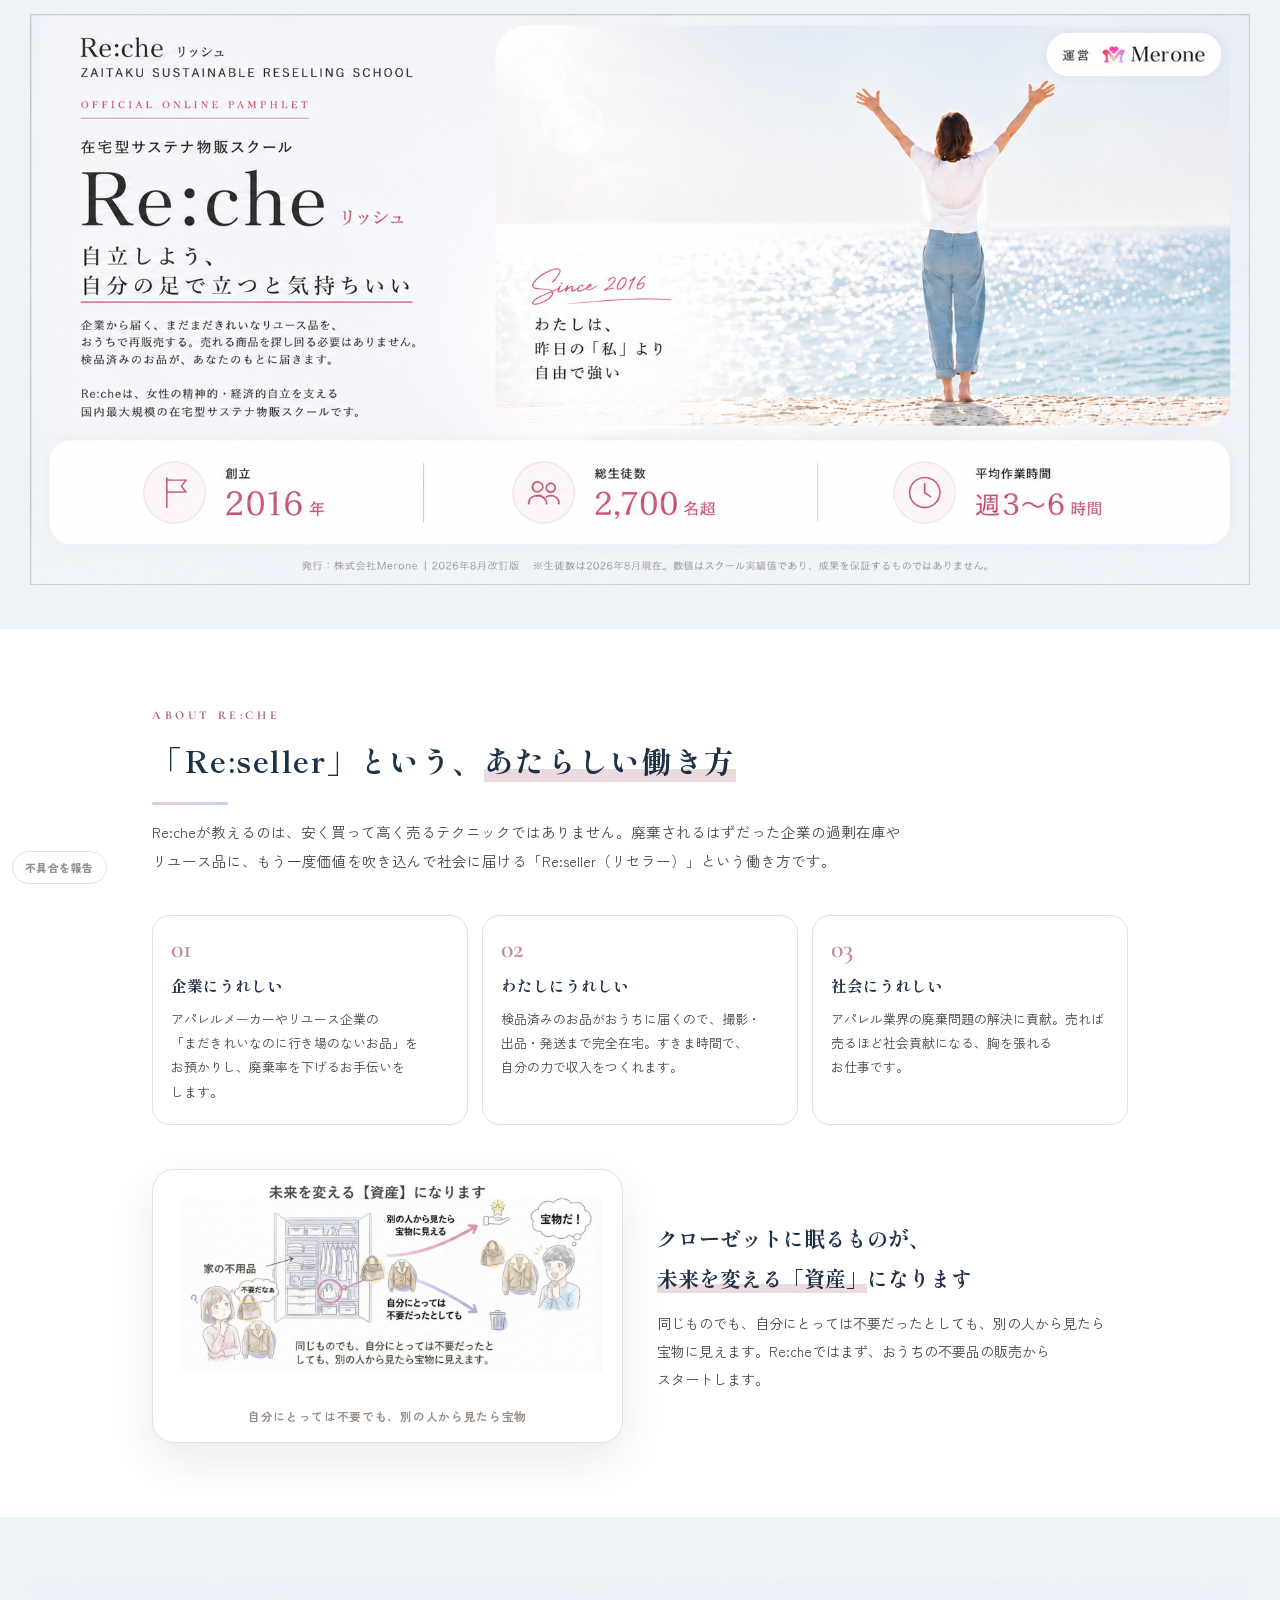
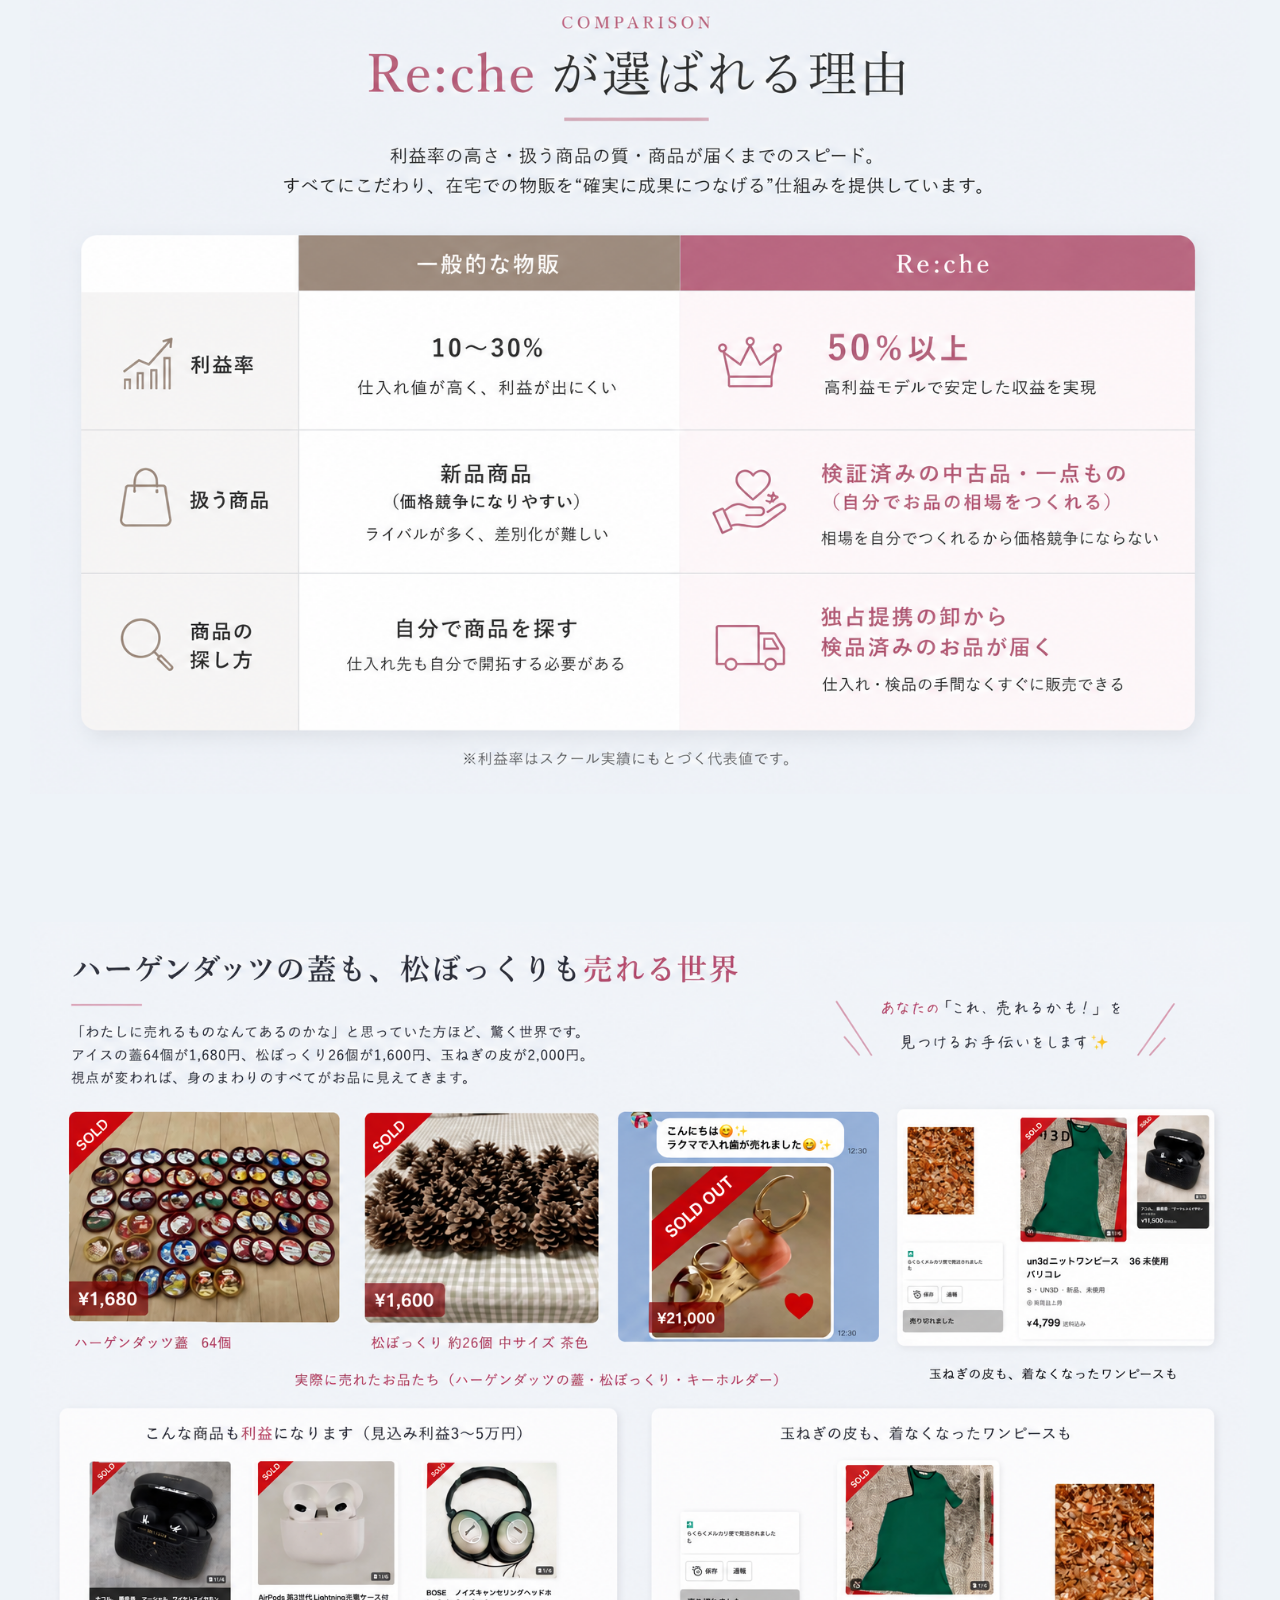
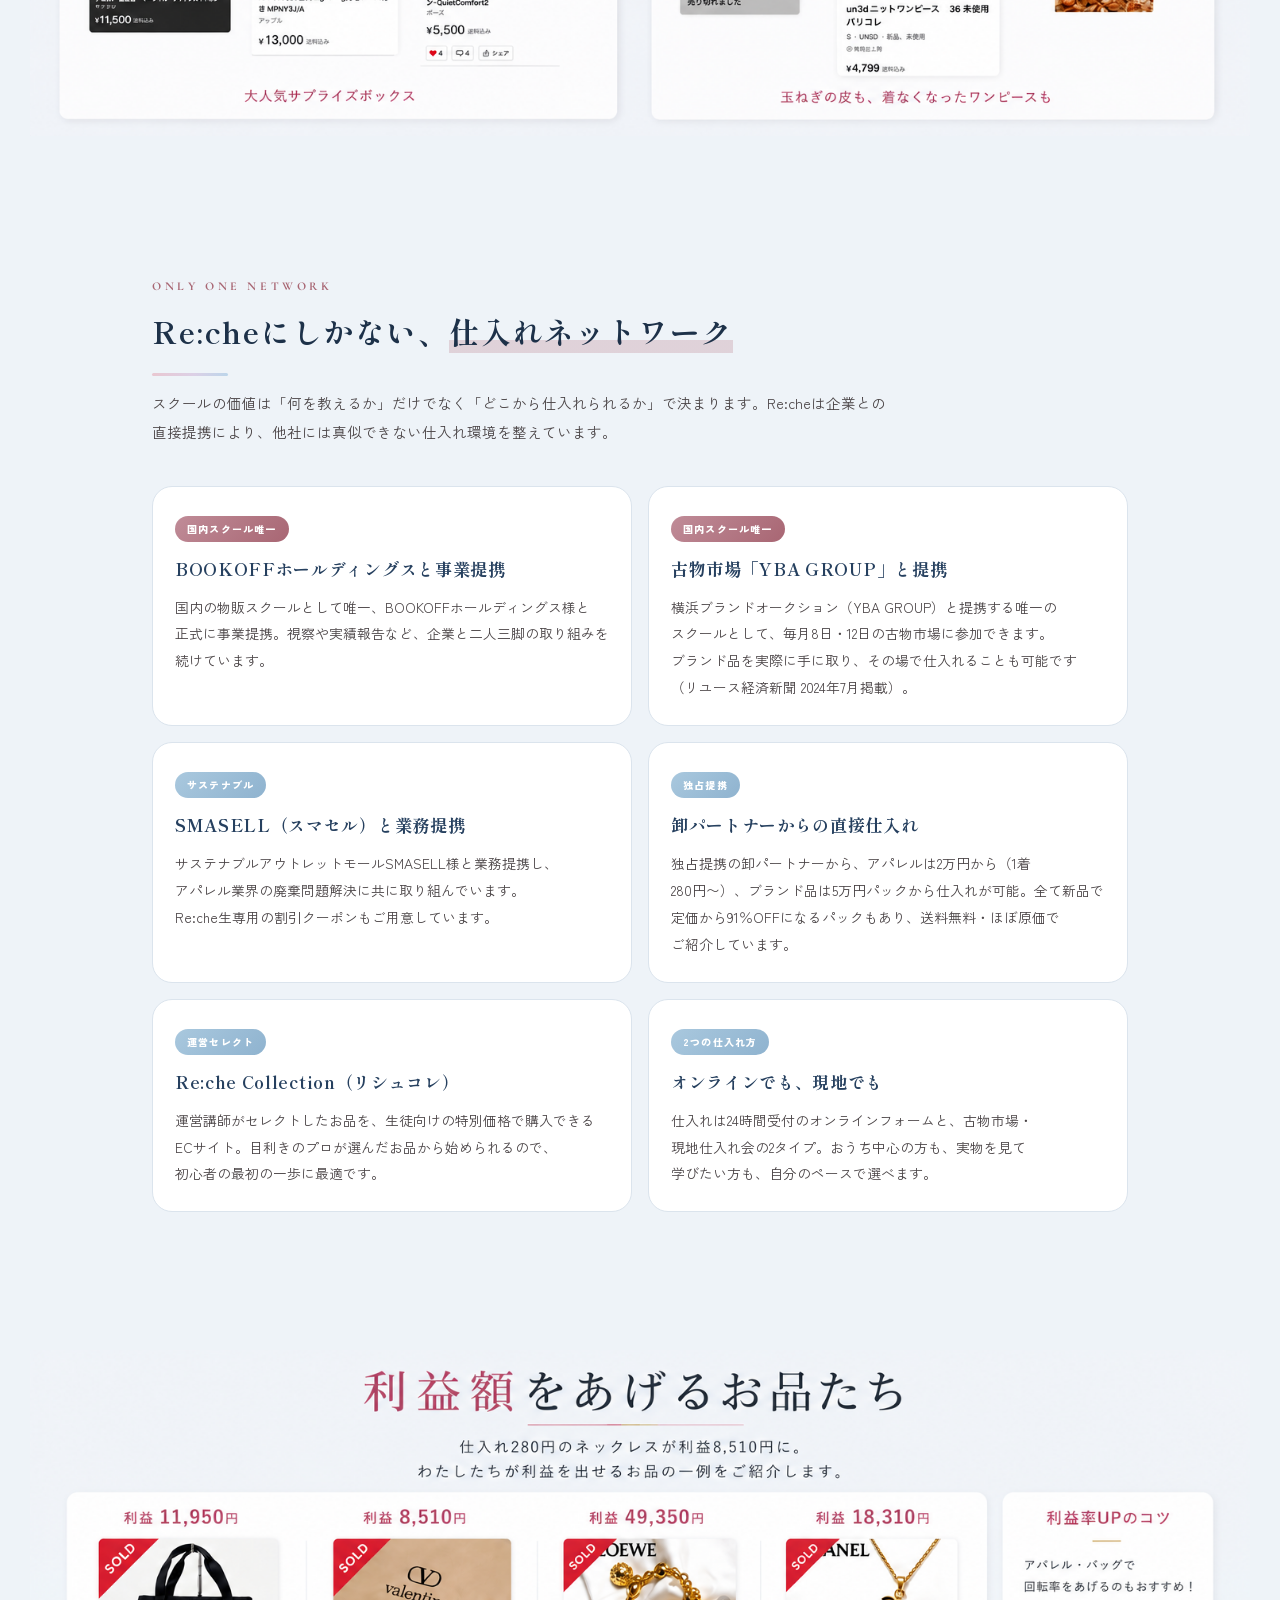
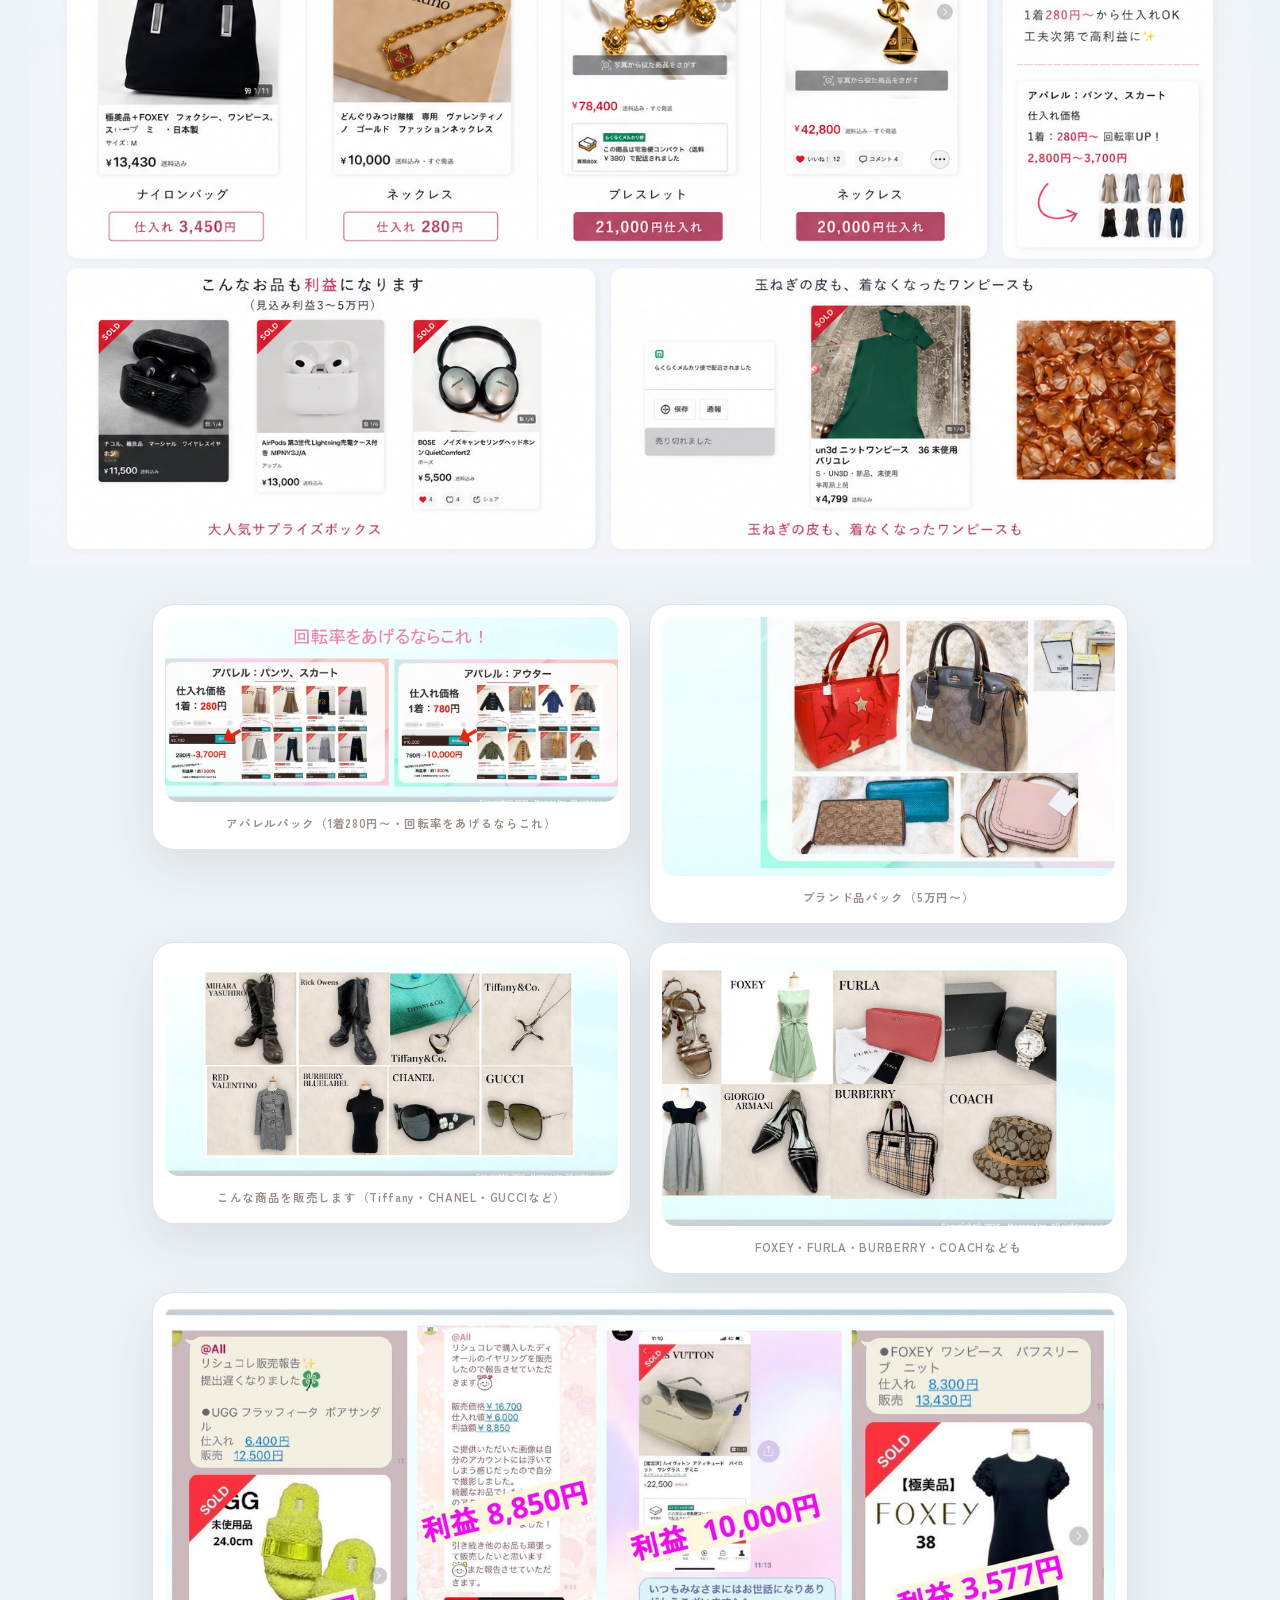
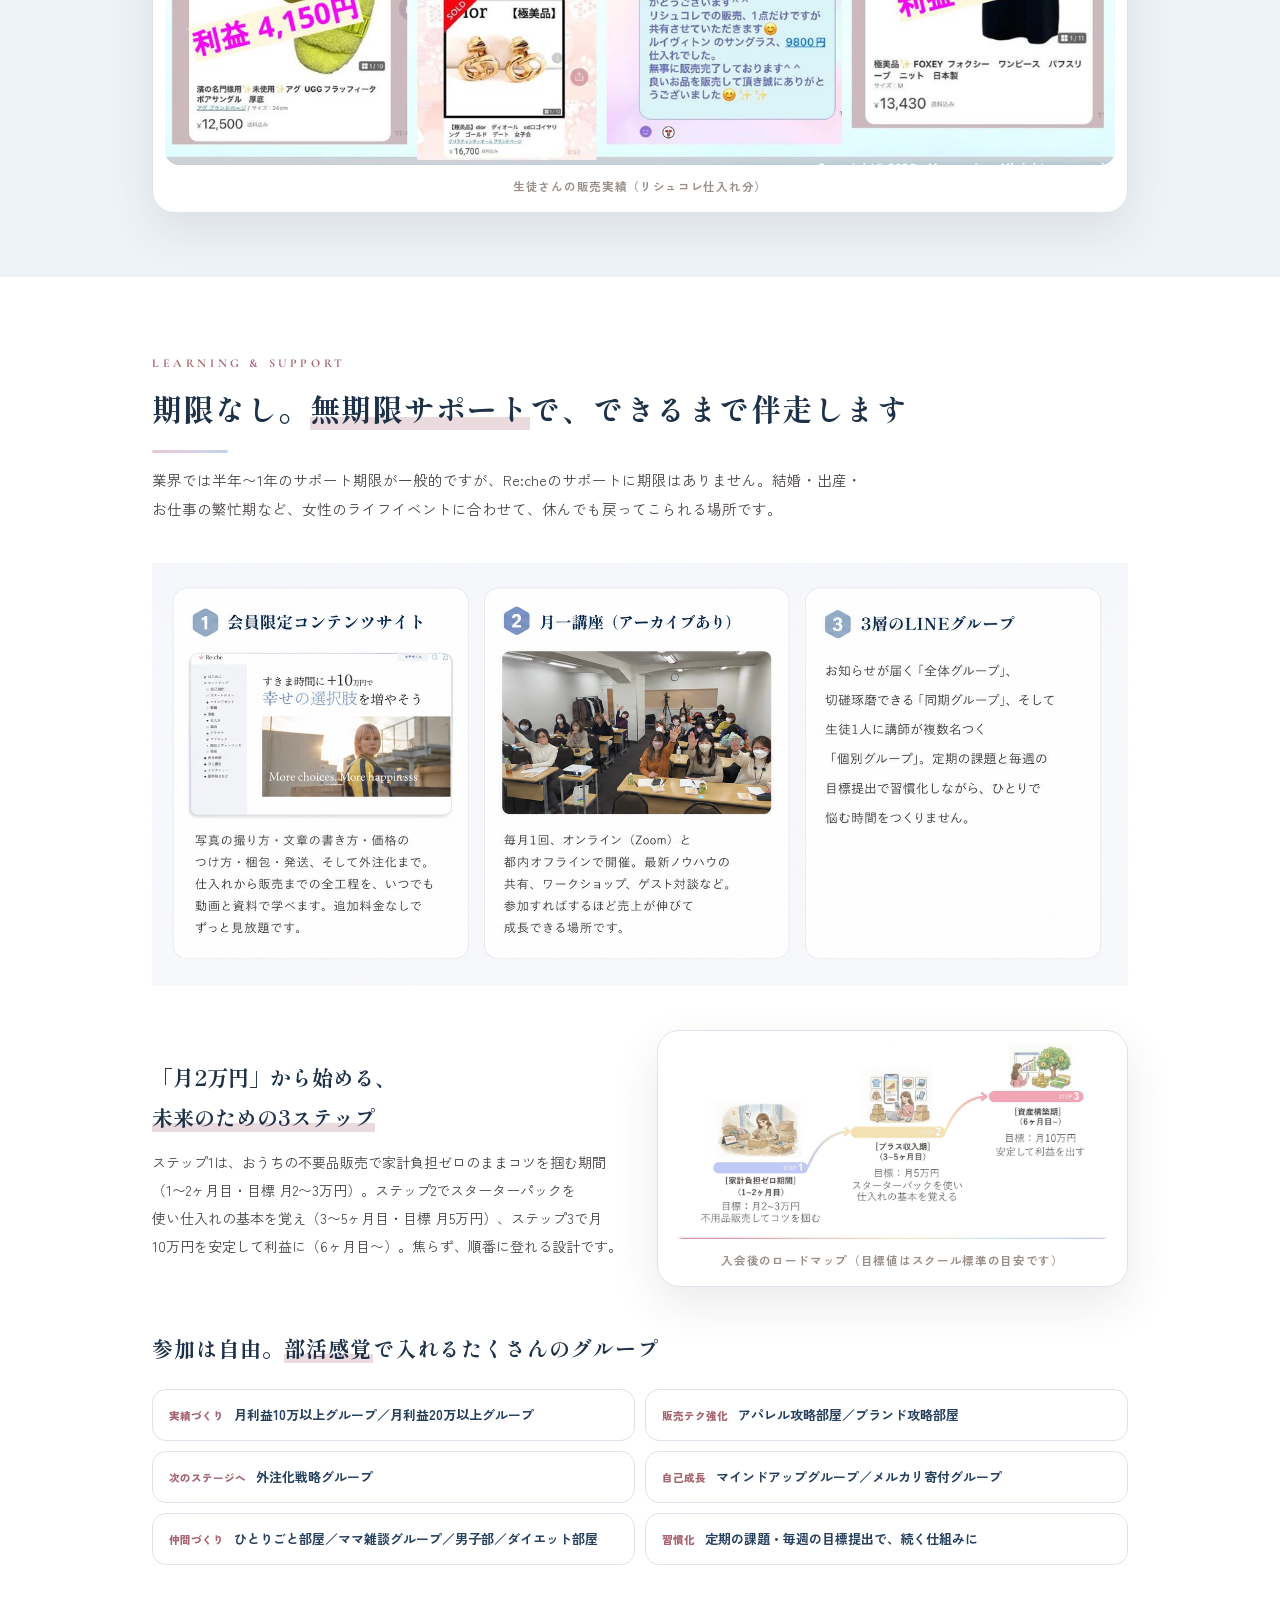
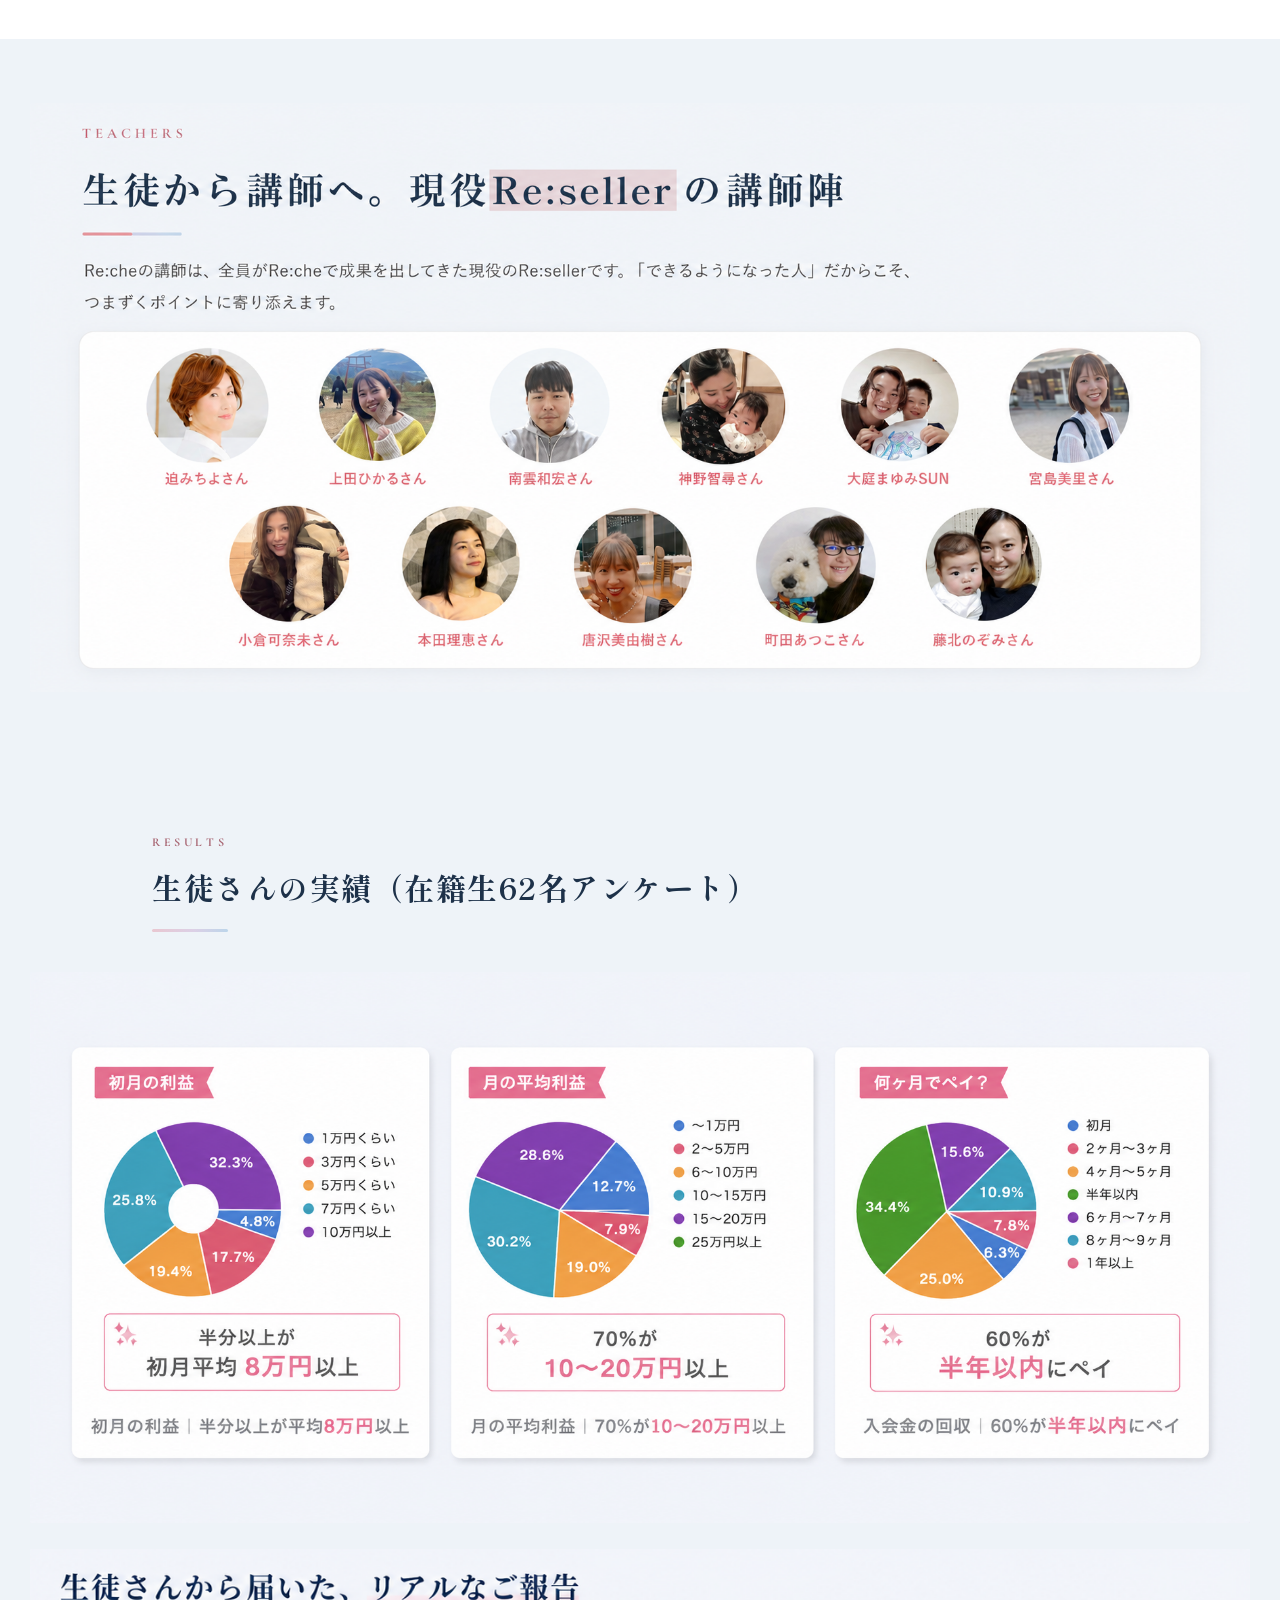
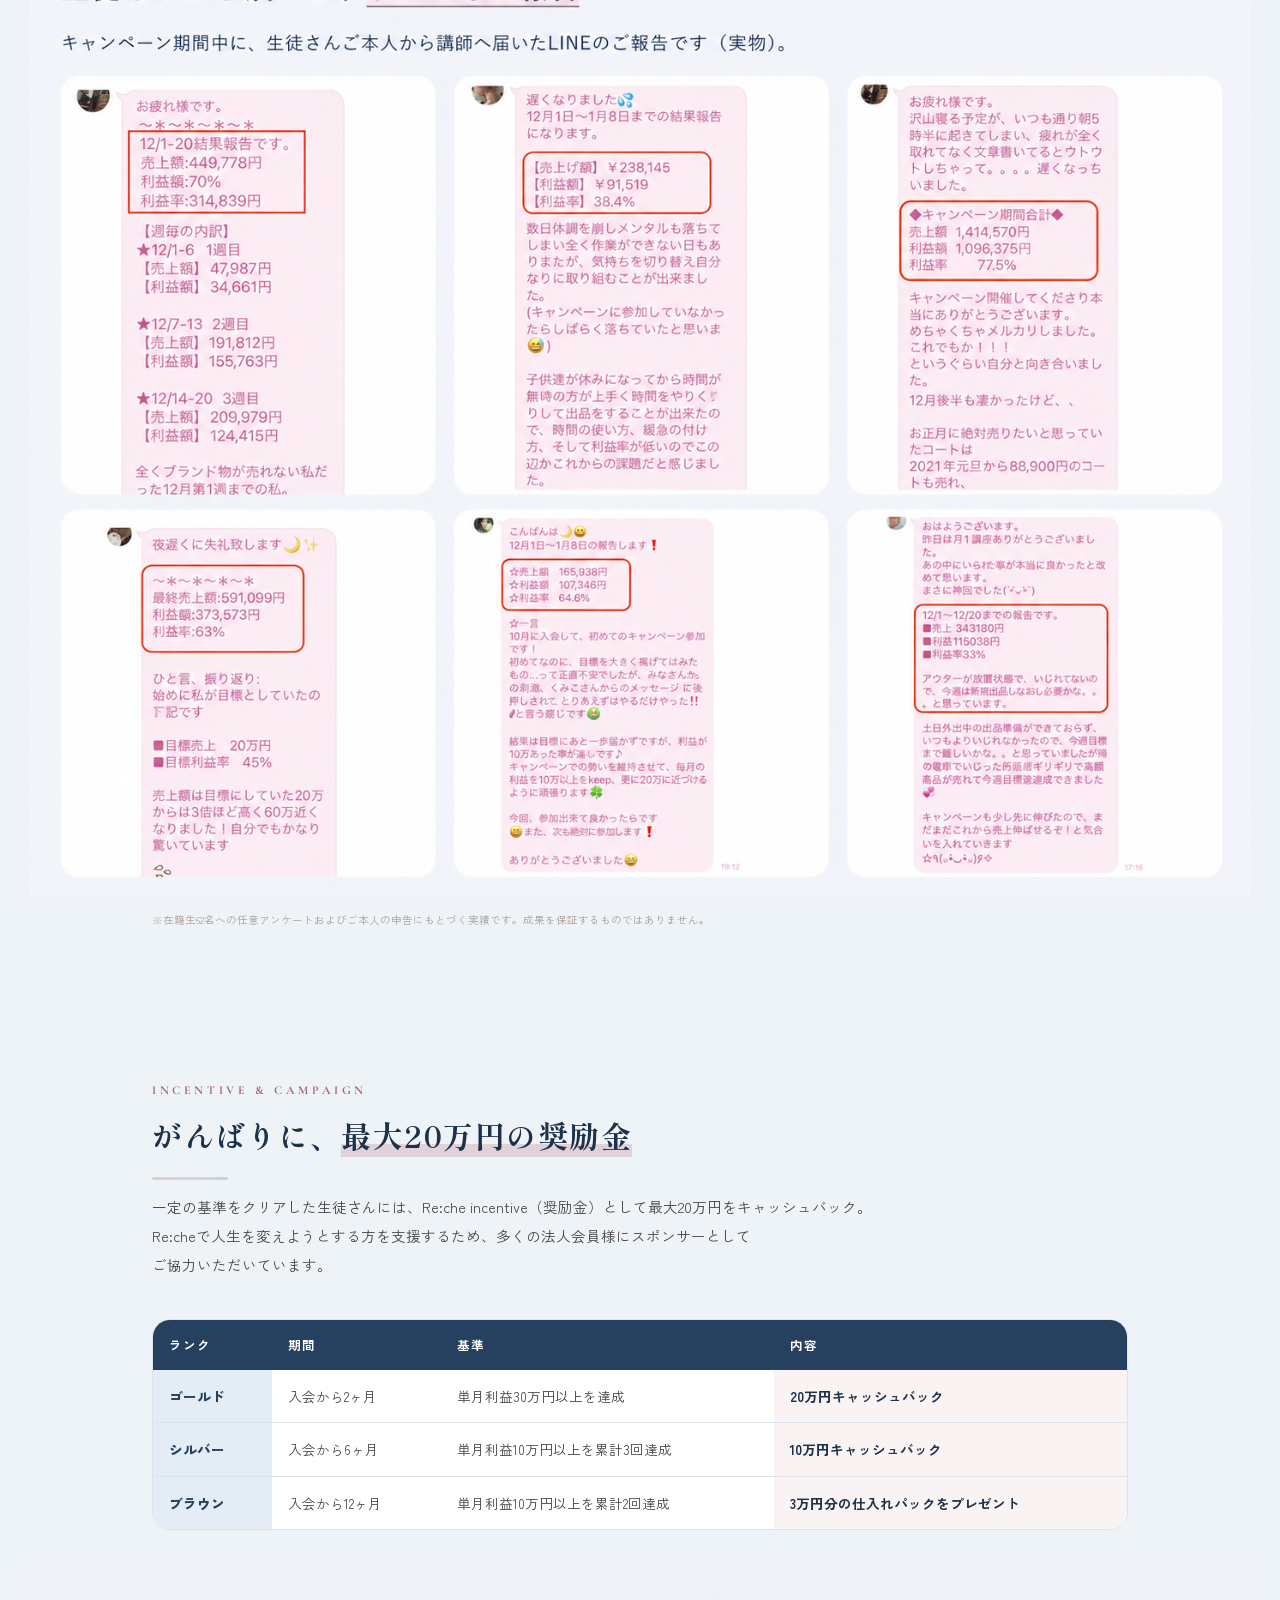
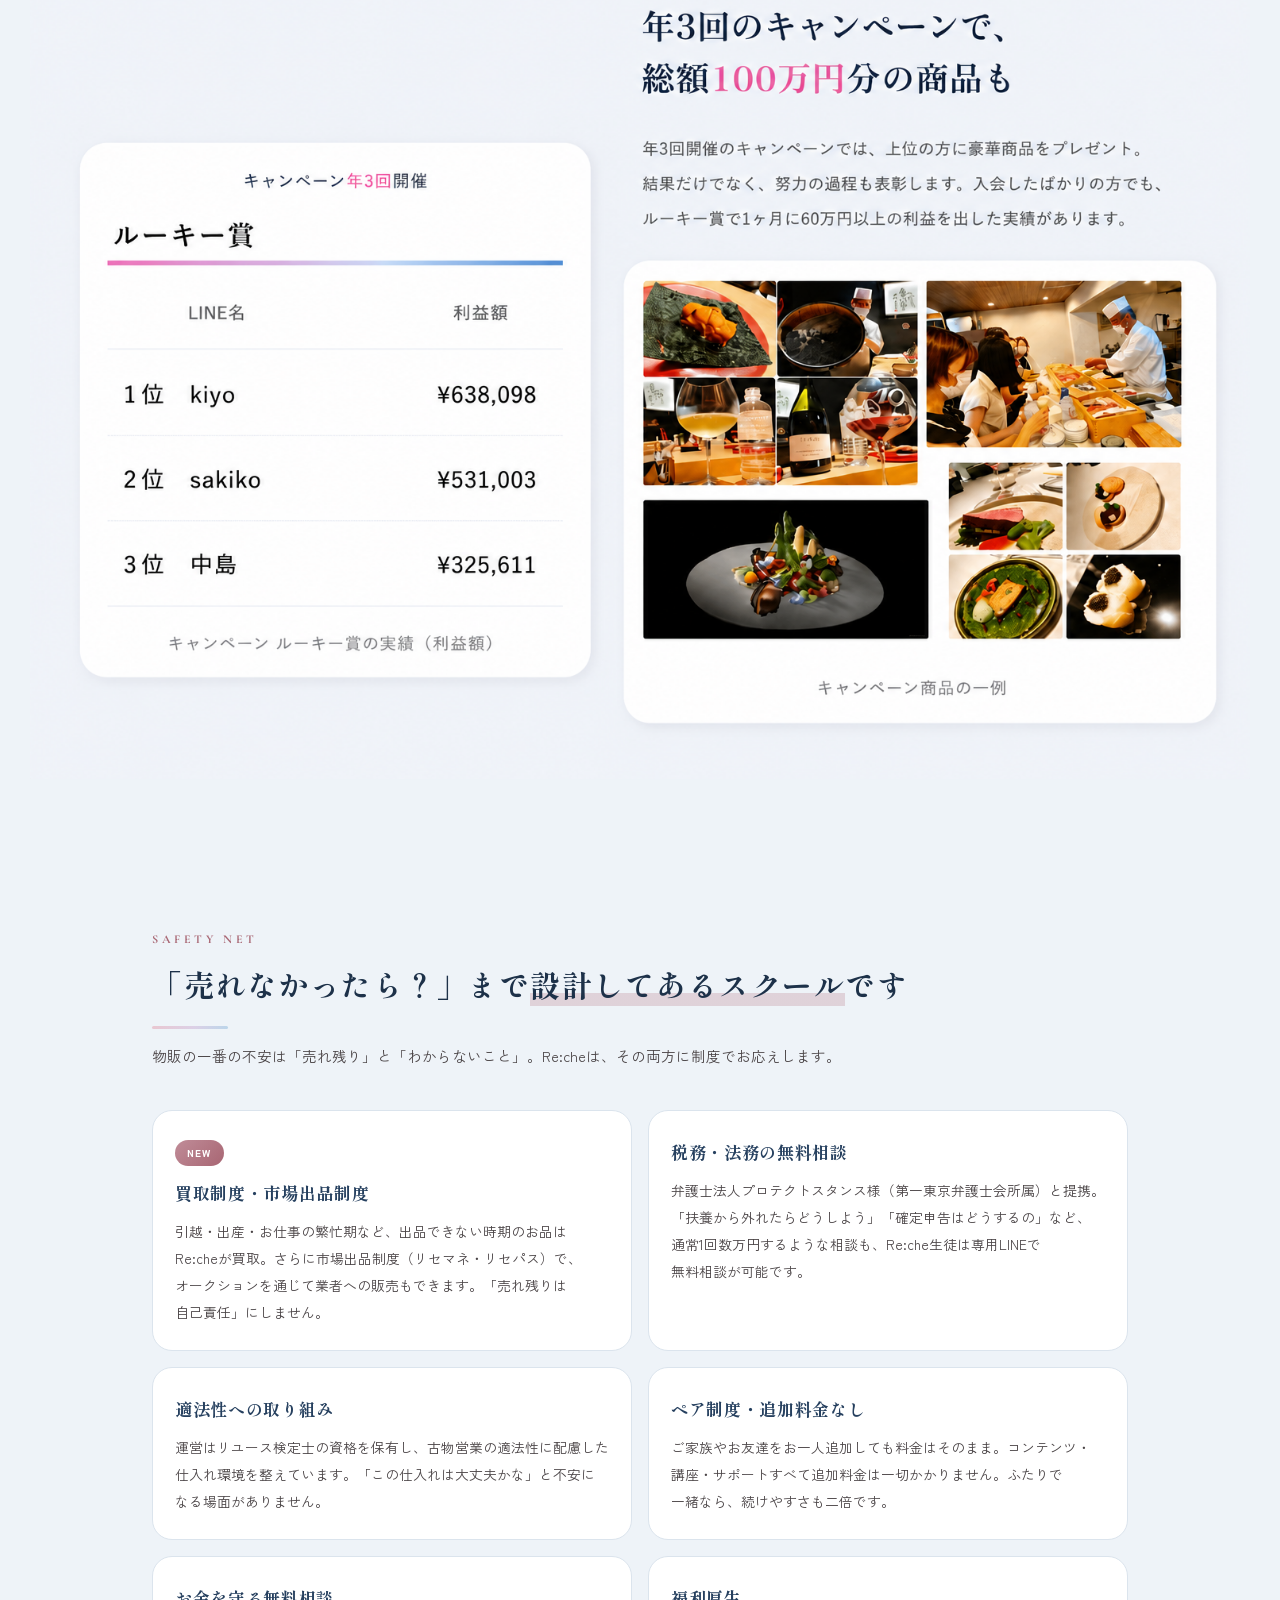
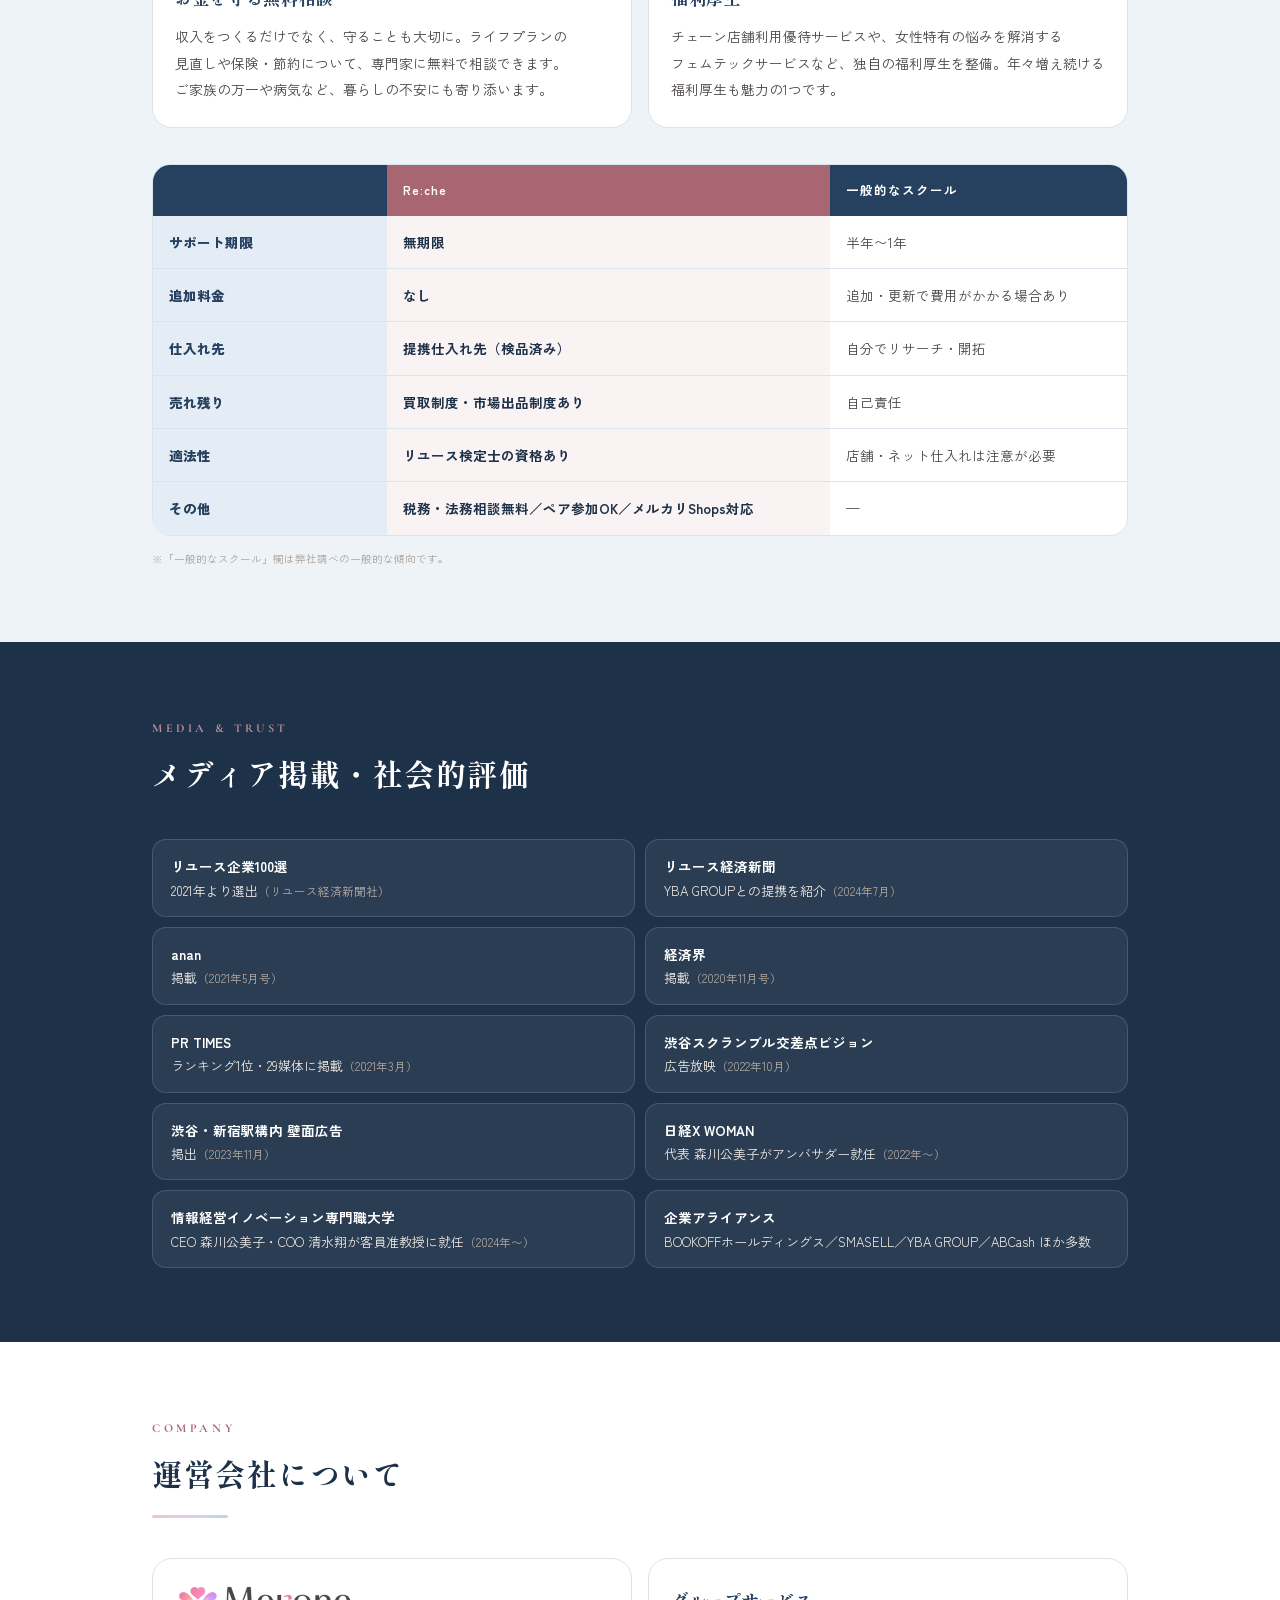
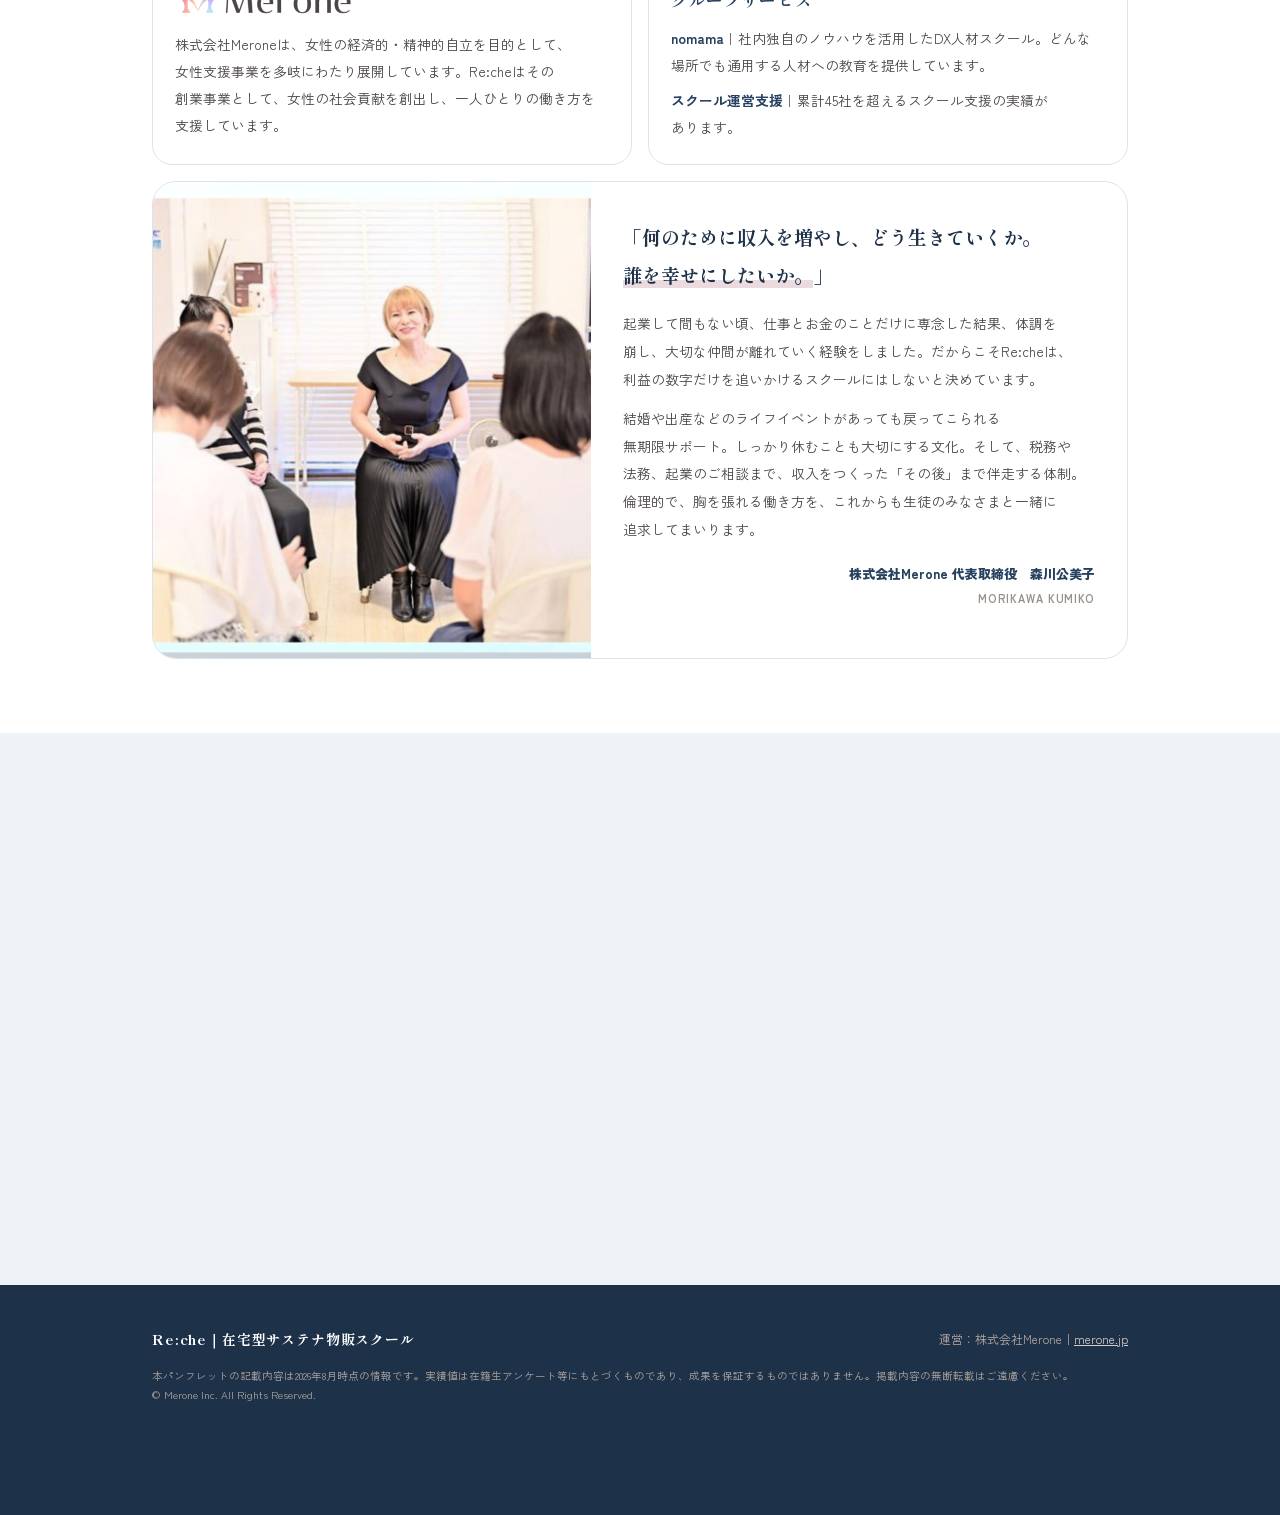
==== commit 07eed03c: "支給クリエイティブ9枚（ChatGPTダウンロード原画・無加工）を全面適用：講師・サポート・実績・LINE報告・キャンペーンもボード化 Co-Authored-By: Claude Fable 5 <" ====
--- a/index.html
+++ b/index.html
@@ -189,16 +189,8 @@
 
 <!-- HERO（支給デザイン） -->
 <div class="board top">
-  <img src="img/sec-hero.png" alt="Re:che（リッシュ）在宅型サステナ物販スクール 公式オンラインパンフレット。自立しよう、自分の足で立つと気持ちいい">
+  <img src="img/sec-hero.png?v=4" alt="Re:che（リッシュ）在宅型サステナ物販スクール 公式オンラインパンフレット。自立しよう、自分の足で立つと気持ちいい。創立2016年・総生徒数2,700名超（2026年8月現在）・平均作業時間 週3〜6時間">
 </div>
-<div class="stats">
-  <div class="grid">
-    <div class="stat"><svg viewBox="0 0 24 24"><path d="M5 21V3"></path><path d="M5 4h12l-2.5 3.5L17 11H5"></path></svg><div><span class="lb">創立</span><span class="vl">2016<small> 年</small></span></div></div>
-    <div class="stat"><svg viewBox="0 0 24 24"><circle cx="9" cy="8" r="3"></circle><circle cx="16.5" cy="9" r="2.5"></circle><path d="M4 19c0-2.8 2.2-5 5-5s5 2.2 5 5"></path><path d="M14.5 14.5c.6-.3 1.3-.5 2-.5 2.2 0 4 1.8 4 4"></path></svg><div><span class="lb">総生徒数</span><span class="vl">2,700<small> 名超</small></span></div></div>
-    <div class="stat"><svg viewBox="0 0 24 24"><circle cx="12" cy="12" r="9"></circle><path d="M12 7v5l3 2"></path></svg><div><span class="lb">平均作業時間</span><span class="vl">週3〜6<small> 時間</small></span></div></div>
-  </div>
-</div>
-<div class="wrap"><p class="smallnote" style="text-align:right;">発行：株式会社Merone｜2026年8月改訂版　※生徒数は2026年8月現在。数値はスクール実績値であり、成果を保証するものではありません。</p></div>
 
 <!-- ABOUT -->
 <section class="alt" style="margin-top:44px;">
@@ -225,16 +217,16 @@
 </section>
 
 <!-- 選ばれる理由（支給デザイン） -->
-<section class="alt" style="padding:64px 0;">
+<section style="padding:64px 0;">
   <div class="board rv">
-    <img src="img/sec-reason.png" alt="Re:cheが選ばれる理由の比較表。利益率は一般的な物販が10〜30％のところRe:cheは50％以上。扱う商品は検証済みの中古品・一点もの。商品は独占提携の卸から検品済みで届く" loading="lazy">
+    <img src="img/sec-reason.png?v=4" alt="Re:cheが選ばれる理由の比較表。利益率は一般的な物販が10〜30％のところRe:cheは50％以上。扱う商品は検証済みの中古品・一点もの。商品は独占提携の卸から検品済みで届く" loading="lazy">
   </div>
 </section>
 
 <!-- こんなのも売れます（支給デザイン） -->
-<section class="alt" style="padding:64px 0;">
+<section style="padding:64px 0;">
   <div class="board rv">
-    <img src="img/sec-surprise.png" alt="ハーゲンダッツの蓋64個が1,680円、松ぼっくり26個が1,600円、玉ねぎの皮が2,000円で売れた実例。あなたの「これ、売れるかも！」を見つけるお手伝いをします" loading="lazy">
+    <img src="img/sec-surprise.png?v=4" alt="ハーゲンダッツの蓋64個が1,680円、松ぼっくり26個が1,600円、玉ねぎの皮が2,000円で売れた実例。あなたの「これ、売れるかも！」を見つけるお手伝いをします" loading="lazy">
   </div>
 </section>
 
@@ -283,9 +275,9 @@
 </section>
 
 <!-- 利益額をあげるお品たち（支給デザイン） -->
-<section class="alt" style="padding:64px 0;">
+<section style="padding:64px 0;">
   <div class="board rv">
-    <img src="img/sec-goods.png" alt="利益額をあげるお品たち。仕入れ280円のネックレスが利益8,510円に。ナイロンバッグ利益11,950円、ブレスレット利益49,350円、ネックレス利益18,310円など" loading="lazy">
+    <img src="img/sec-goods.png?v=4" alt="利益額をあげるお品たち。仕入れ280円のネックレスが利益8,510円に。ナイロンバッグ利益11,950円、ブレスレット利益49,350円、ネックレス利益18,310円など" loading="lazy">
   </div>
 
   <div class="wrap" style="margin-top:40px;">
@@ -309,21 +301,8 @@
       <div class="hairline"></div>
       <p class="sub">業界では半年〜1年のサポート期限が一般的ですが、Re:cheのサポートに期限はありません。結婚・出産・お仕事の繁忙期など、女性のライフイベントに合わせて、休んでも戻ってこられる場所です。</p>
     </div>
-    <div class="cards c3 rv">
-      <div class="card">
-        <h3>会員限定コンテンツサイト</h3>
-        <div class="cimg"><img src="img/site-shot.jpg" alt="会員限定コンテンツサイトの画面" loading="lazy"></div>
-        <p>写真の撮り方・文章の書き方・価格のつけ方・梱包・発送、そして外注化まで。仕入れから販売までの全工程を、いつでも動画と資料で学べます。追加料金なしでずっと見放題です。</p>
-      </div>
-      <div class="card">
-        <h3>月一講座（アーカイブあり）</h3>
-        <div class="cimg"><img src="img/photo-kouza.jpg" alt="月一講座の会場の様子" loading="lazy"></div>
-        <p>毎月1回、オンライン（Zoom）と都内オフラインで開催。最新ノウハウの共有、ワークショップ、ゲスト対談など。参加すればするほど売上が伸びて成長できる場所です。</p>
-      </div>
-      <div class="card">
-        <h3>3層のLINEグループ</h3>
-        <p>お知らせが届く「全体グループ」、切磋琢磨できる「同期グループ」、そして生徒1人に講師が複数名つく「個別グループ」。定期の課題と毎週の目標提出で習慣化しながら、ひとりで悩む時間をつくりません。</p>
-      </div>
+    <div class="board rv" style="padding:0;">
+      <img src="img/sec-support.png?v=4" alt="会員限定コンテンツサイト・月一講座（アーカイブあり）・3層のLINEグループのご紹介" loading="lazy">
     </div>
     <div class="split rv" style="margin-top:44px;">
       <div class="txt">
@@ -348,53 +327,35 @@
   </div>
 </section>
 
-<!-- 講師 -->
+<!-- 講師（支給デザイン） -->
+<section style="padding:64px 0;">
+  <div class="board rv">
+    <img src="img/sec-teachers.png?v=4" alt="生徒から講師へ。現役Re:sellerの講師陣：迫みちよさん、上田ひかるさん、南雲和宏さん、神野智尋さん、大庭まゆみさん、宮島美里さん、小倉可奈未さん、本田理恵さん、唐沢美由樹さん、町田あつこさん、藤北のぞみさん" loading="lazy">
+  </div>
+</section>
+
+<!-- 実績（支給デザイン） -->
 <section>
-  <div class="wrap">
-    <div class="sec-head rv">
-      <span class="en-ov en">TEACHERS</span>
-      <h2>生徒から講師へ。<br class="mob"><span class="u">現役Re:seller</span>の講師陣</h2>
-      <div class="hairline"></div>
-      <p class="sub">Re:cheの講師は、全員がRe:cheで成果を出してきた現役のRe:sellerです。「できるようになった人」だからこそ、つまずくポイントに寄り添えます。</p>
-    </div>
-    <div class="cards c2">
-      <div class="frame rv"><img src="img/teachers1.jpg" alt="講師：迫みちよさん、上田ひかるさん、南雲和宏さん、小倉可奈未さん、本田理恵さん、唐沢美由樹さん" loading="lazy"></div>
-      <div class="frame rv"><img src="img/teachers2.jpg" alt="講師：神野智尋さん、大庭まゆみさん、宮島美里さん、町田あつこさん、藤北のぞみさん" loading="lazy"></div>
-    </div>
-  </div>
-</section>
-
-<!-- 実績 -->
-<section class="pinkbg">
   <div class="wrap">
     <div class="sec-head rv">
       <span class="en-ov en">RESULTS</span>
       <h2>生徒さんの実績<br class="mob">（在籍生62名アンケート）</h2>
       <div class="hairline"></div>
     </div>
-    <div class="cards c3 rv">
-      <div class="frame"><img src="img/pie-first.jpg" alt="初月の利益の円グラフ：半分以上が初月平均8万円以上" loading="lazy"><div class="cap">初月の利益｜半分以上が平均8万円以上</div></div>
-      <div class="frame"><img src="img/pie-monthly.jpg" alt="月の平均利益の円グラフ：70%が10〜20万円以上" loading="lazy"><div class="cap">月の平均利益｜70％が10〜20万円以上</div></div>
-      <div class="frame"><img src="img/pie-pay.jpg" alt="入会金回収期間の円グラフ：60%が半年以内にペイ" loading="lazy"><div class="cap">入会金の回収｜60％が半年以内にペイ</div></div>
-    </div>
-    <div class="sec-head rv" style="margin:48px 0 0;">
-      <h2 style="font-size:22px;">生徒さんから届いた、<span class="u">リアルなご報告</span></h2>
-      <p class="sub">キャンペーン期間中に、生徒さんご本人から講師へ届いたLINEのご報告です（実物）。</p>
-    </div>
-    <div class="masonry">
-      <div class="frame rv"><img src="img/line-1.jpg" alt="売上142,060円・利益112,666円・利益率79.3%の生徒からのLINE報告" loading="lazy"></div>
-      <div class="frame rv"><img src="img/line-4.jpg" alt="売上1,085,042円・利益833,299円・利益率76.8%の生徒からのLINE報告" loading="lazy"></div>
-      <div class="frame rv"><img src="img/line-3.jpg" alt="売上259,667円・利益239,459円・利益率92.2%の生徒からのLINE報告" loading="lazy"></div>
-      <div class="frame rv"><img src="img/line-2.jpg" alt="売上152,273円・利益117,471円・利益率71.1%の生徒からのLINE報告" loading="lazy"></div>
-      <div class="frame rv"><img src="img/line-6.jpg" alt="売上102,638円・利益80,011円・利益率69.5%の生徒からのLINE報告" loading="lazy"></div>
-      <div class="frame rv"><img src="img/line-5.jpg" alt="売上250,053円・利益121,101円・利益率48%の生徒からのLINE報告" loading="lazy"></div>
-    </div>
+  </div>
+  <div class="board rv">
+    <img src="img/sec-results.png?v=4" alt="在籍生62名アンケートの円グラフ3種：初月の利益は半分以上が平均8万円以上、月の平均利益は70%が10〜20万円以上、入会金の回収は60%が半年以内にペイ" loading="lazy">
+  </div>
+  <div class="board rv" style="margin-top:26px;">
+    <img src="img/sec-line.png?v=4" alt="生徒さんから届いたリアルなご報告。キャンペーン期間中に生徒さんご本人から講師へ届いたLINEの実物" loading="lazy">
+  </div>
+  <div class="wrap">
     <p class="smallnote">※在籍生62名への任意アンケートおよびご本人の申告にもとづく実績です。成果を保証するものではありません。</p>
   </div>
 </section>
 
 <!-- インセンティブ・キャンペーン -->
-<section class="alt">
+<section>
   <div class="wrap">
     <div class="sec-head rv">
       <span class="en-ov en">INCENTIVE &amp; CAMPAIGN</span>
@@ -412,14 +373,9 @@
         </tbody>
       </table>
     </div>
-    <div class="split rv" style="margin-top:36px;">
-      <div class="frame"><img src="img/rookie-rank.jpg" alt="キャンペーンルーキー賞：1位638,098円、2位531,003円、3位325,611円" loading="lazy"><div class="cap">キャンペーン ルーキー賞の実績（利益額）</div></div>
-      <div class="txt">
-        <h3>年3回のキャンペーンで、<br><span class="u">総額100万円分</span>の商品も</h3>
-        <p>年3回開催のキャンペーンでは、上位の方に豪華商品をプレゼント。結果だけでなく、努力の過程も表彰します。入会したばかりの方でも、ルーキー賞で1ヶ月に60万円以上の利益を出した実績があります。</p>
-        <div class="frame" style="margin-top:14px; padding:8px;"><img src="img/campaign-gift.jpg" alt="キャンペーン商品の食事や体験の写真" loading="lazy"><div class="cap">キャンペーン商品の一例</div></div>
-      </div>
-    </div>
+  </div>
+  <div class="board rv" style="margin-top:36px;">
+    <img src="img/sec-campaign.png?v=4" alt="年3回のキャンペーンで総額100万円分の商品も。ルーキー賞の実績：1位638,098円、2位531,003円、3位325,611円。キャンペーン商品の一例" loading="lazy">
   </div>
 </section>
 
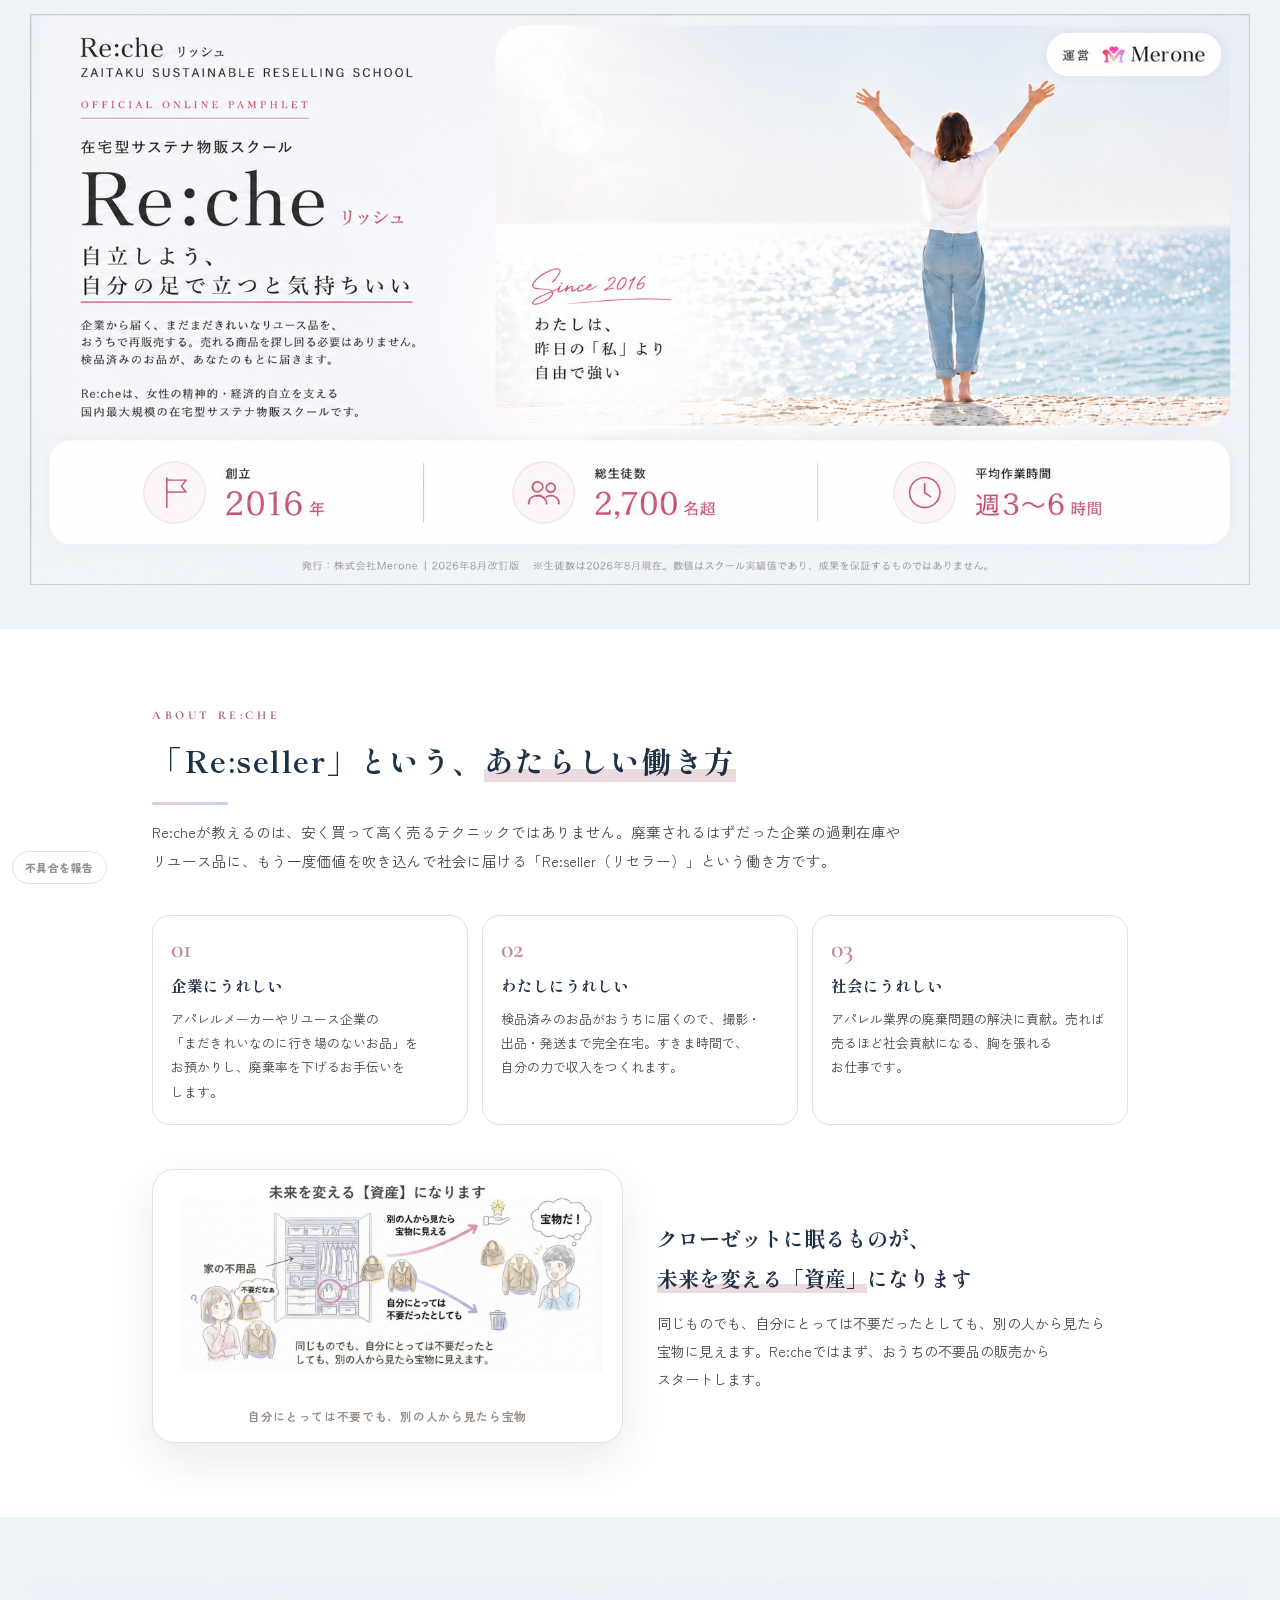
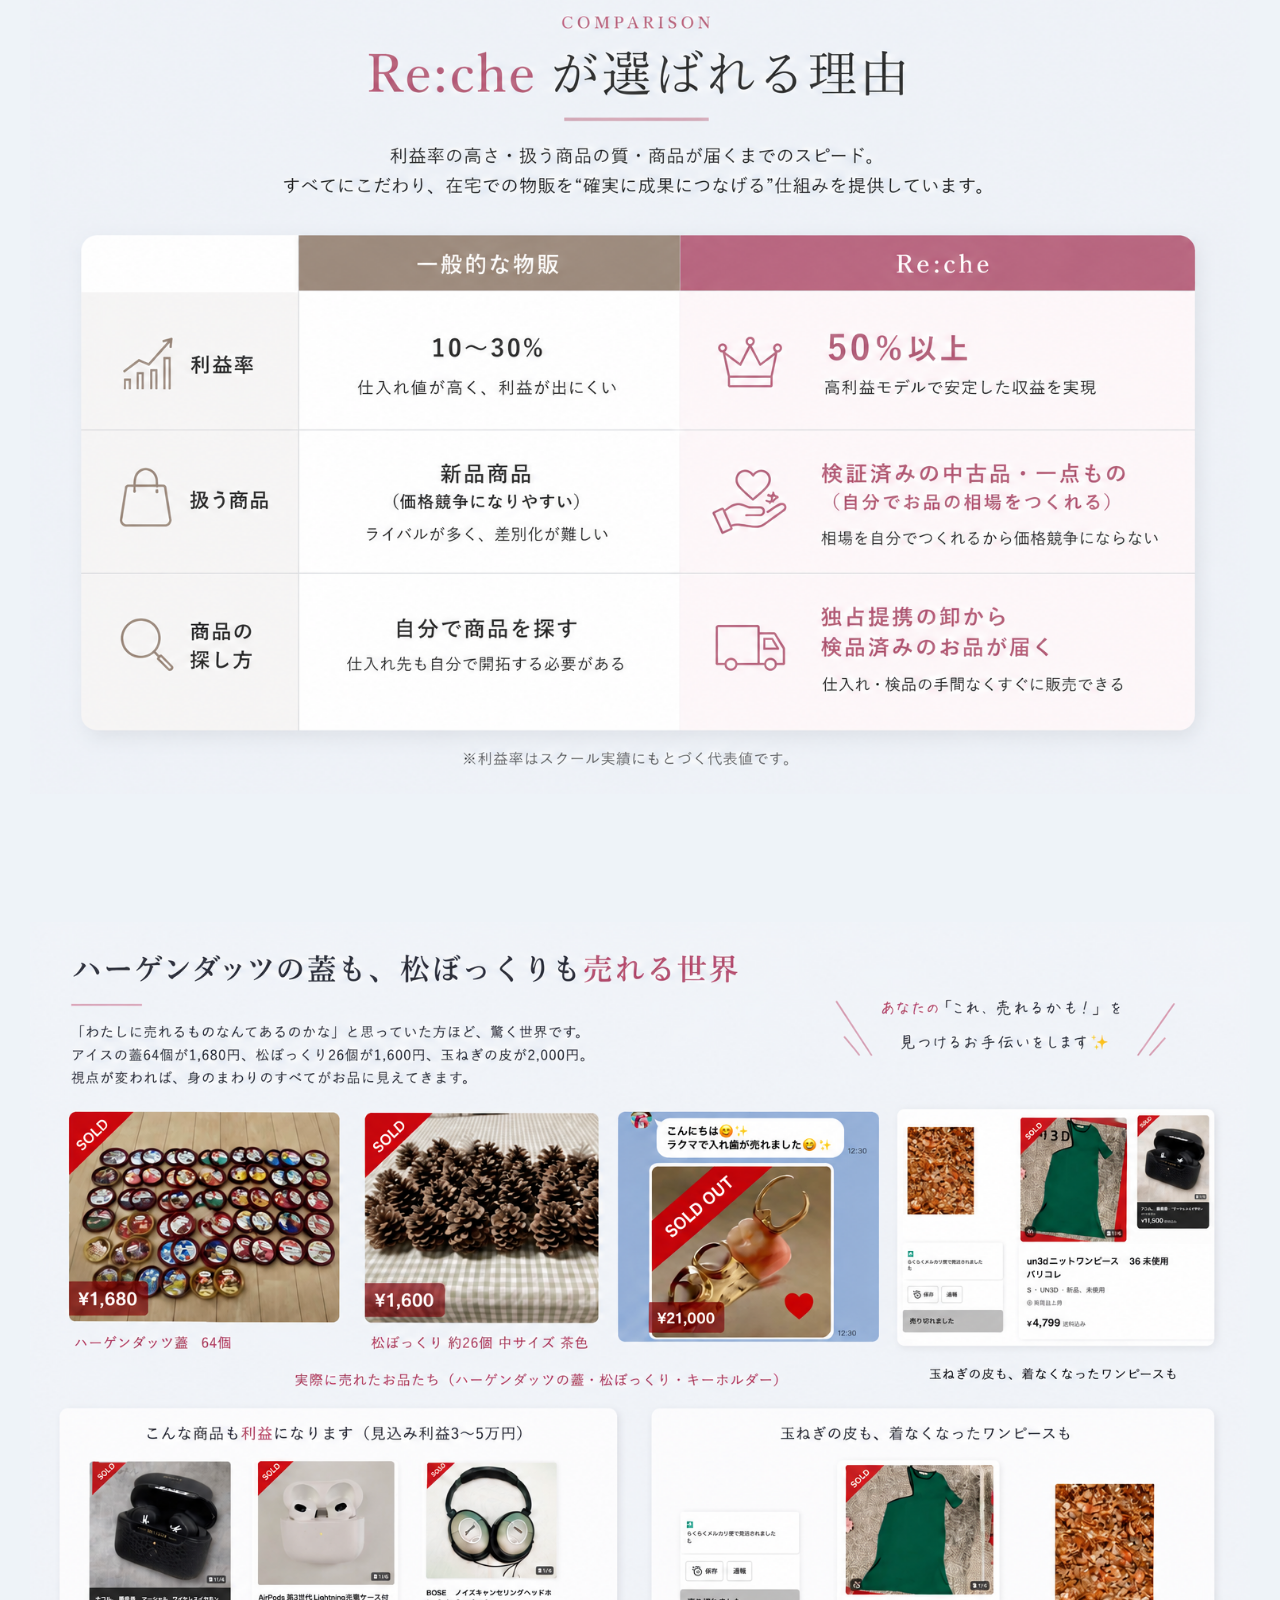
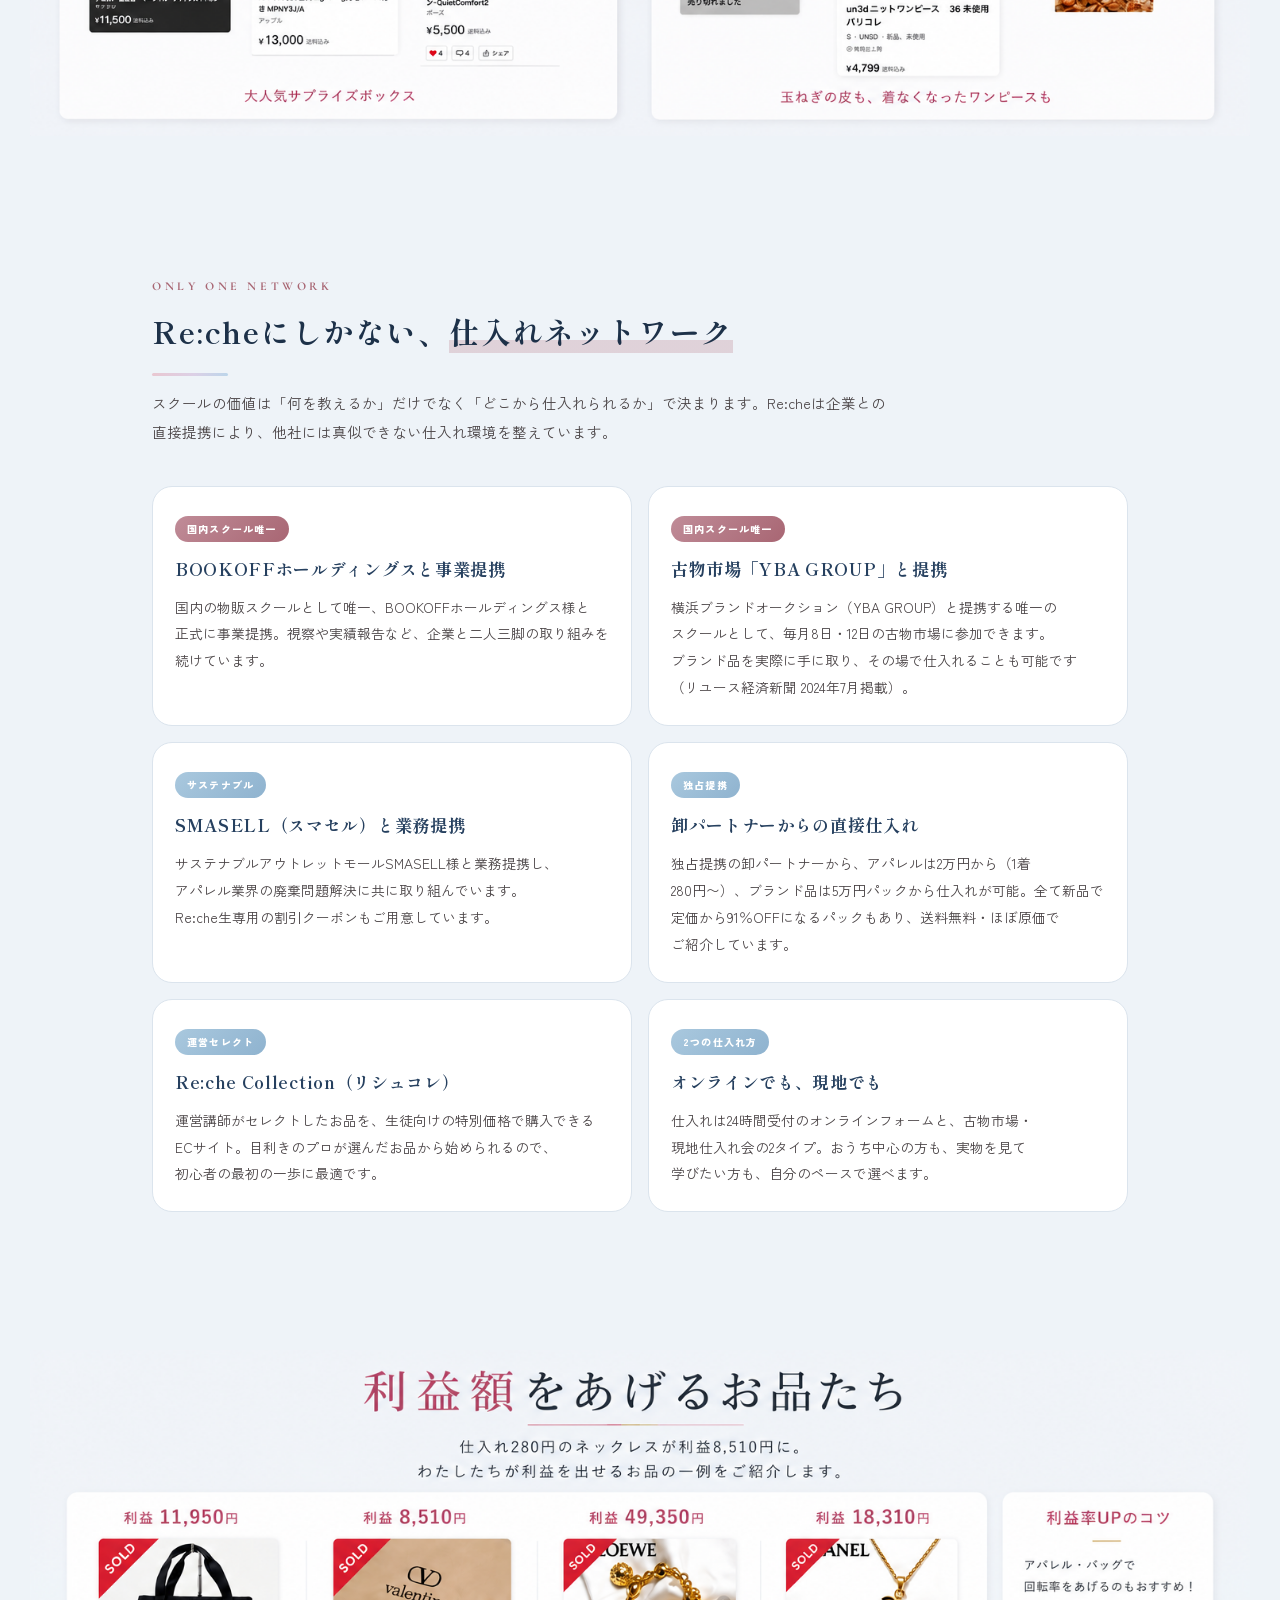
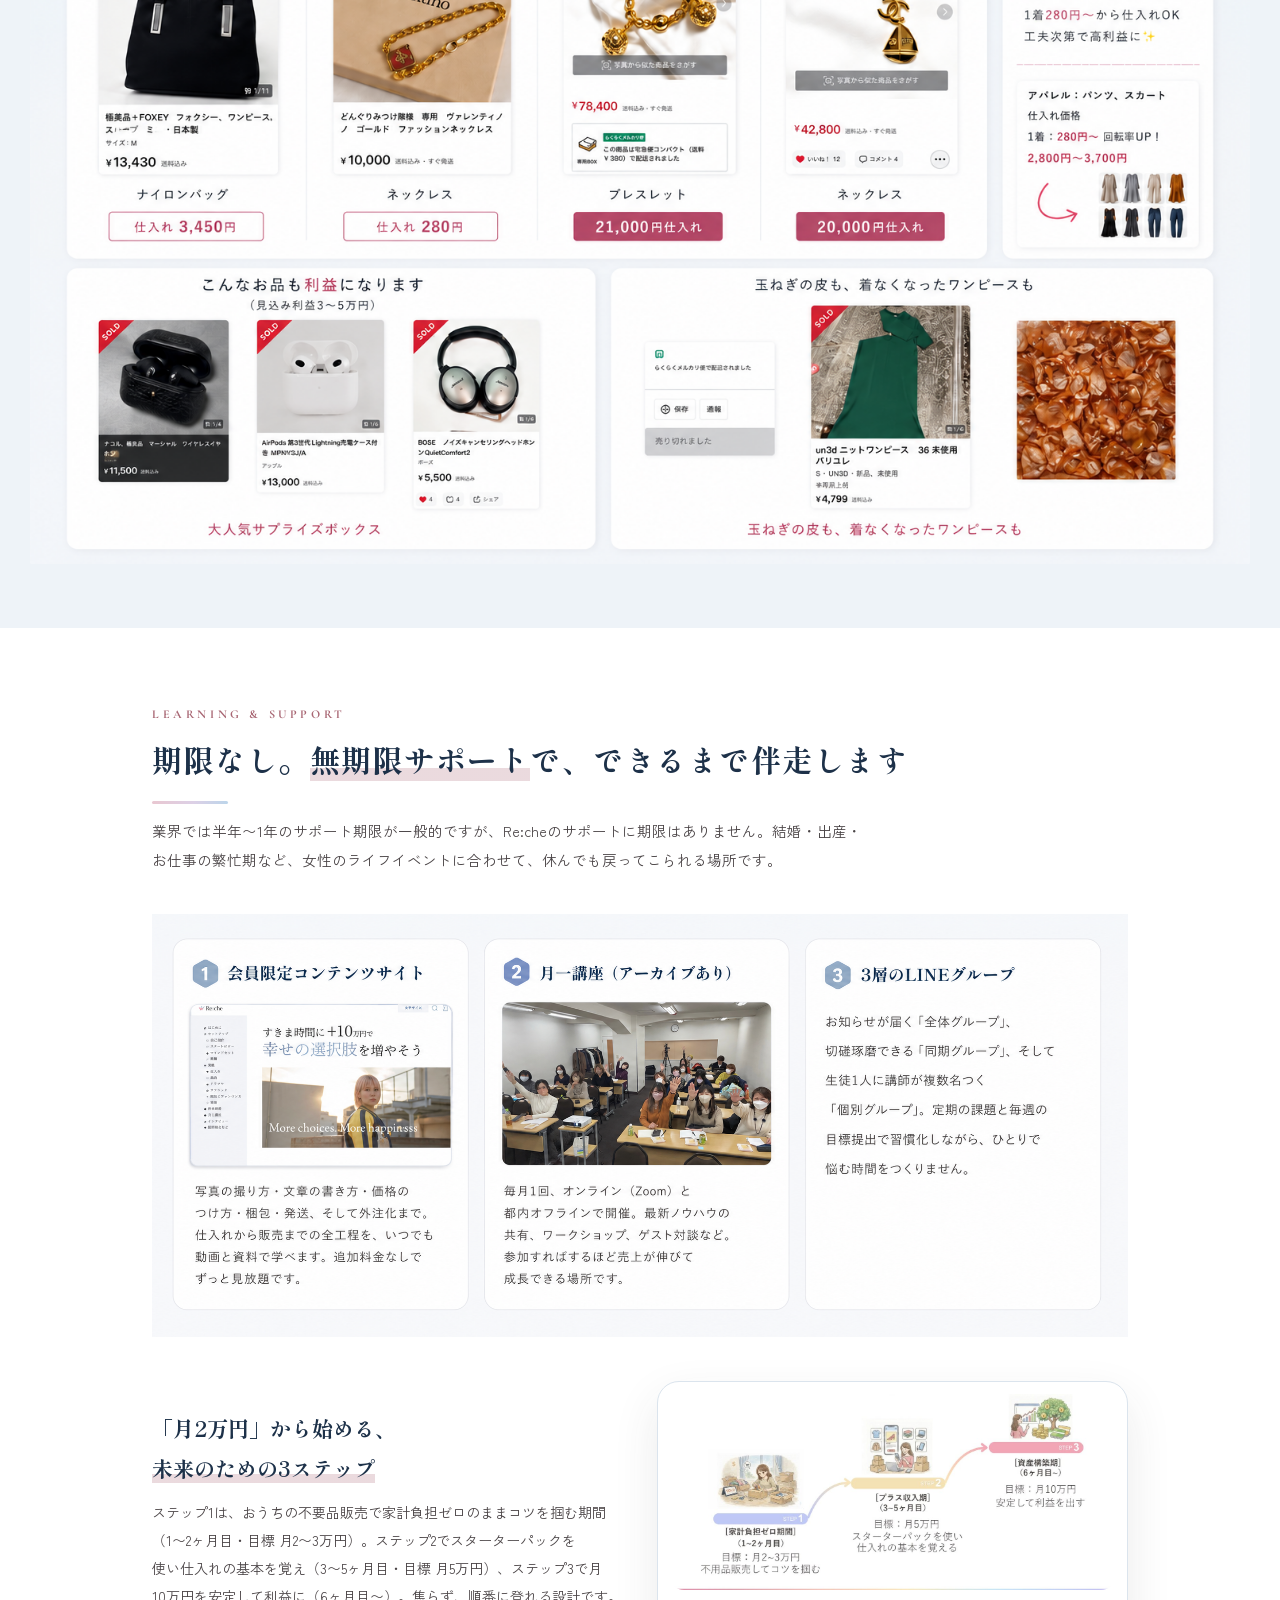
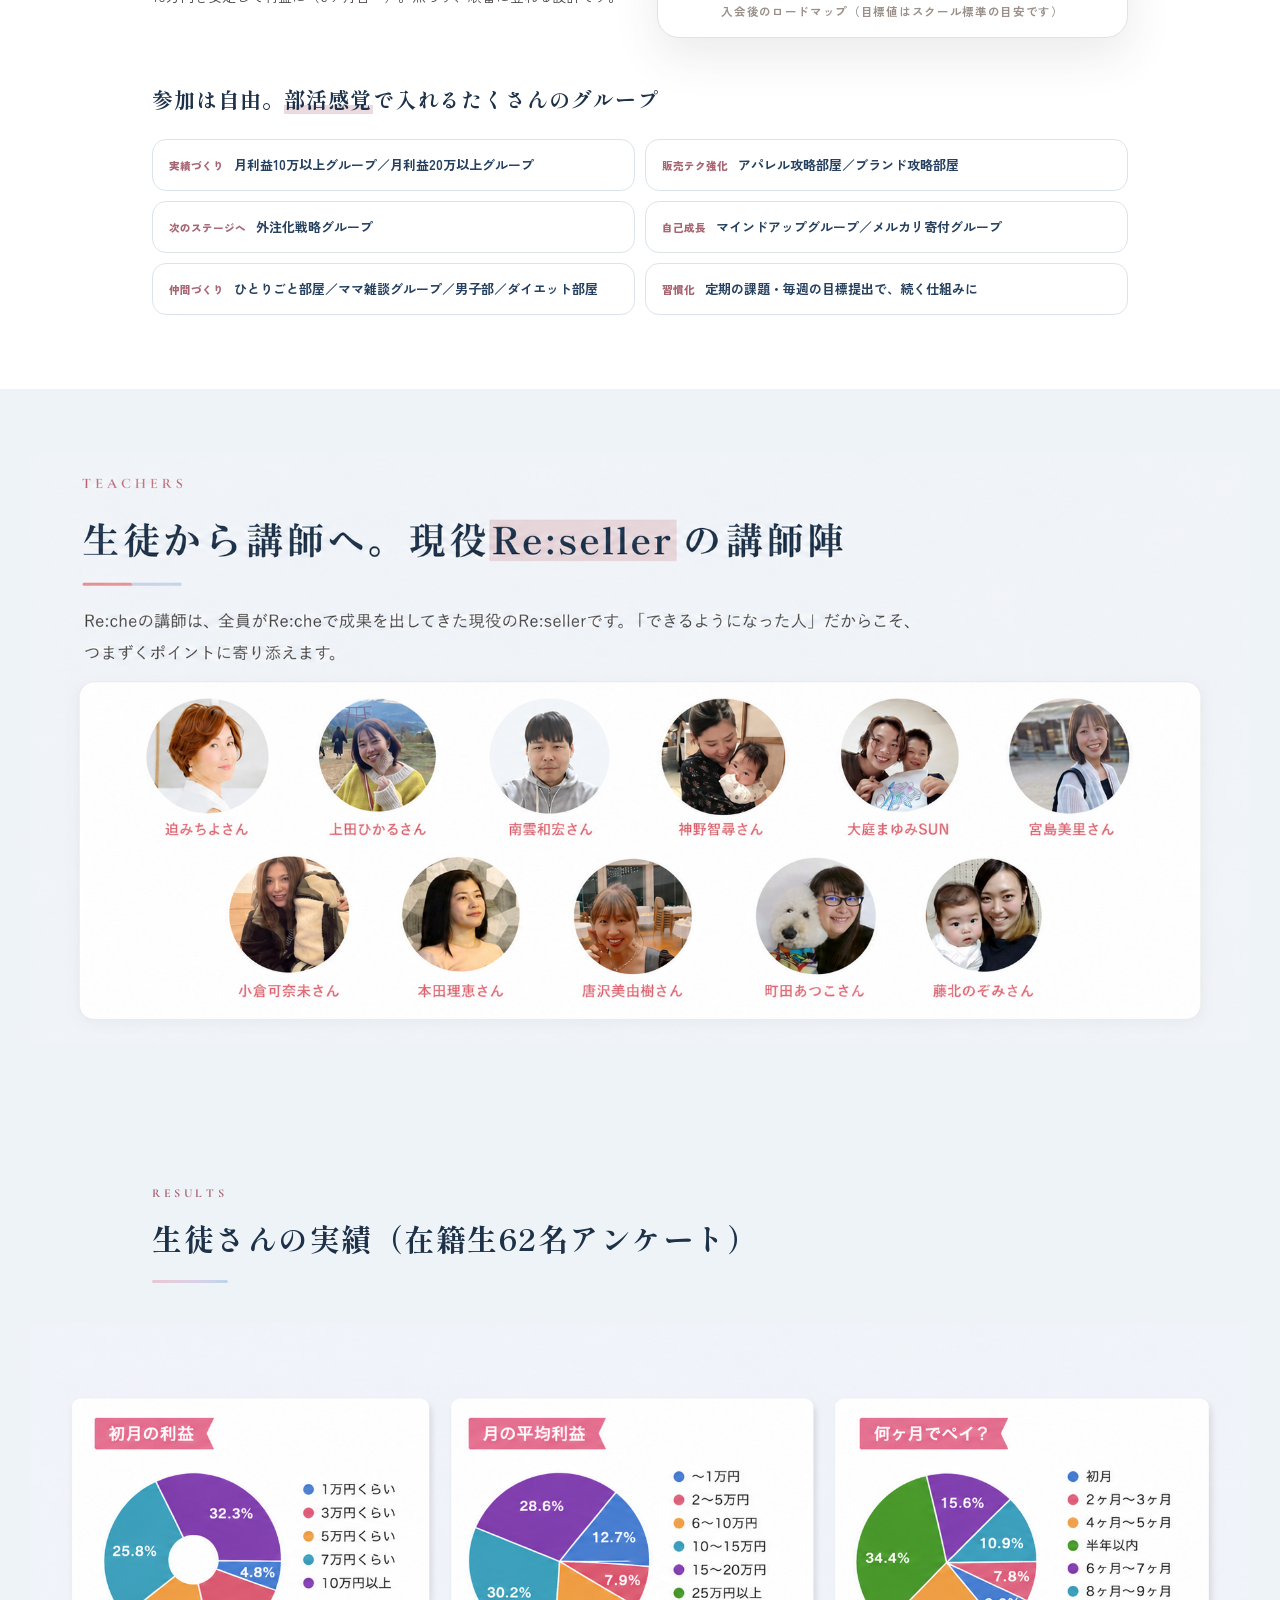
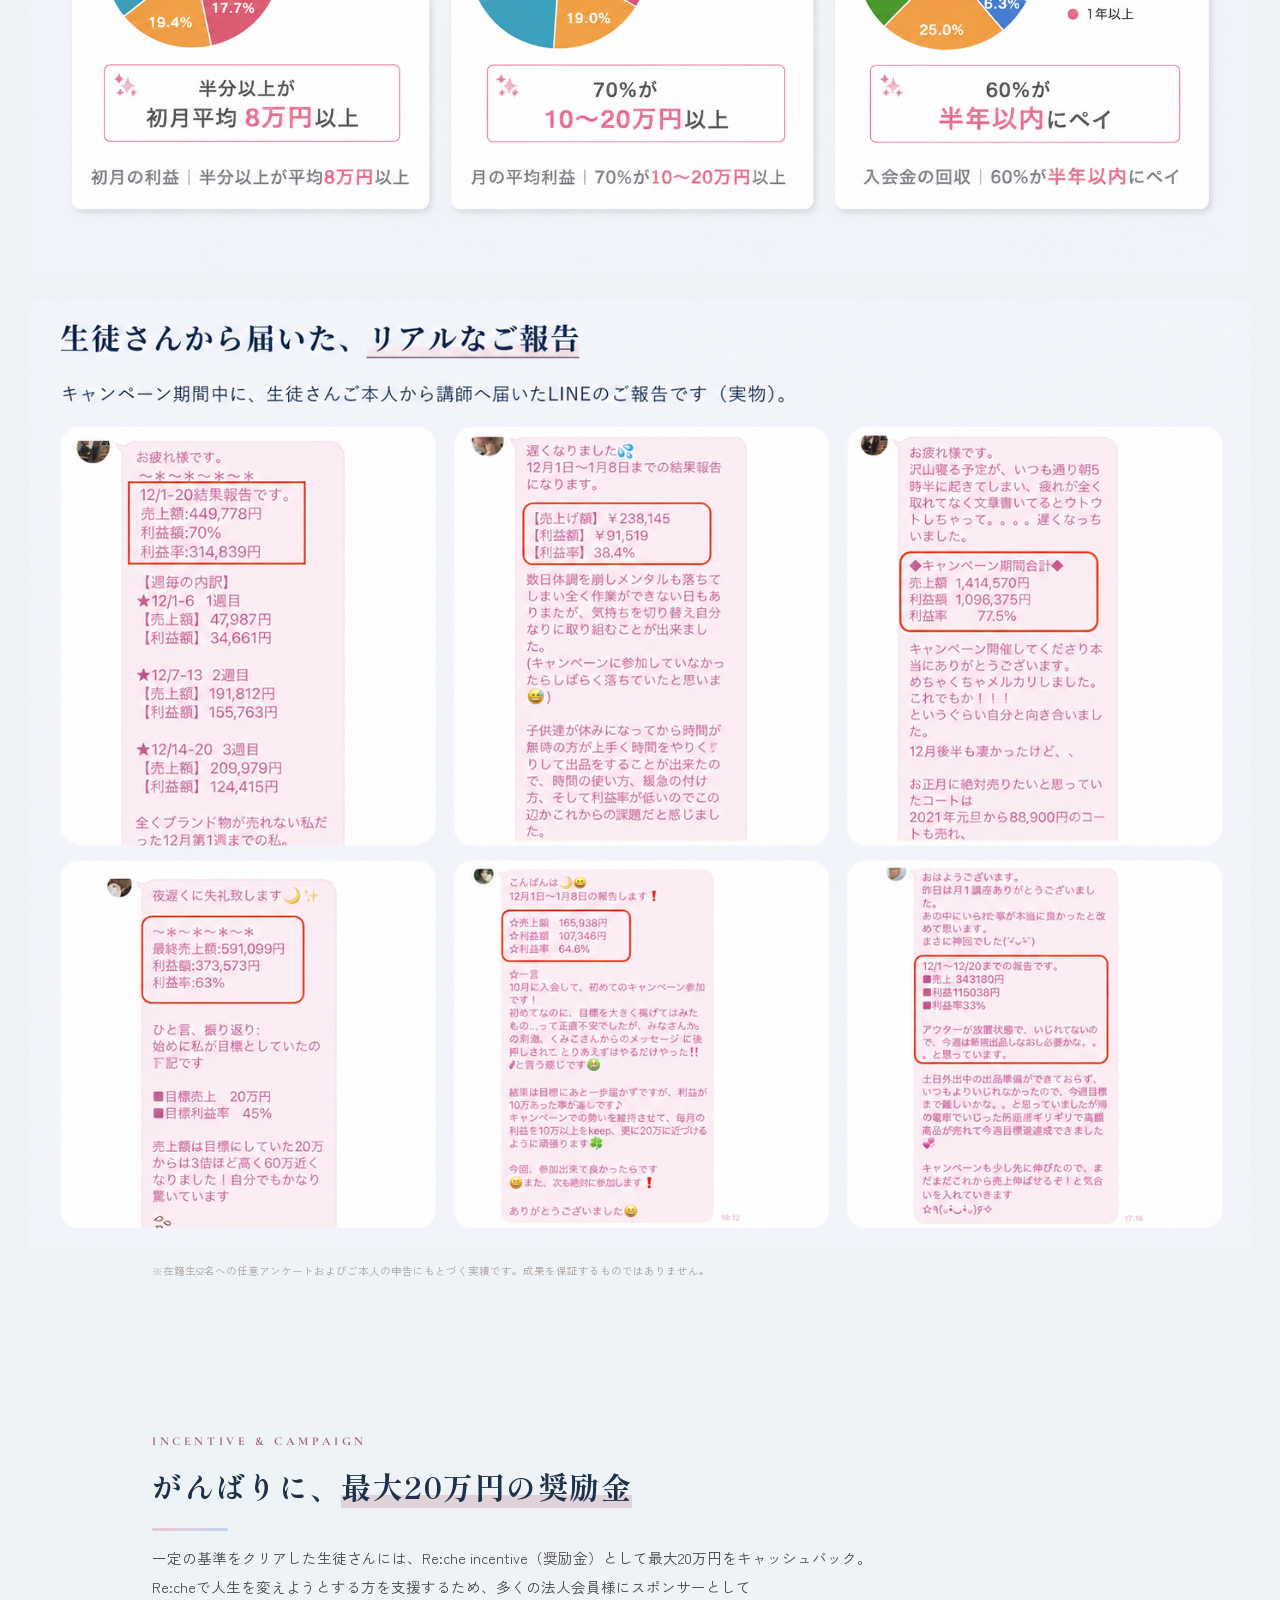
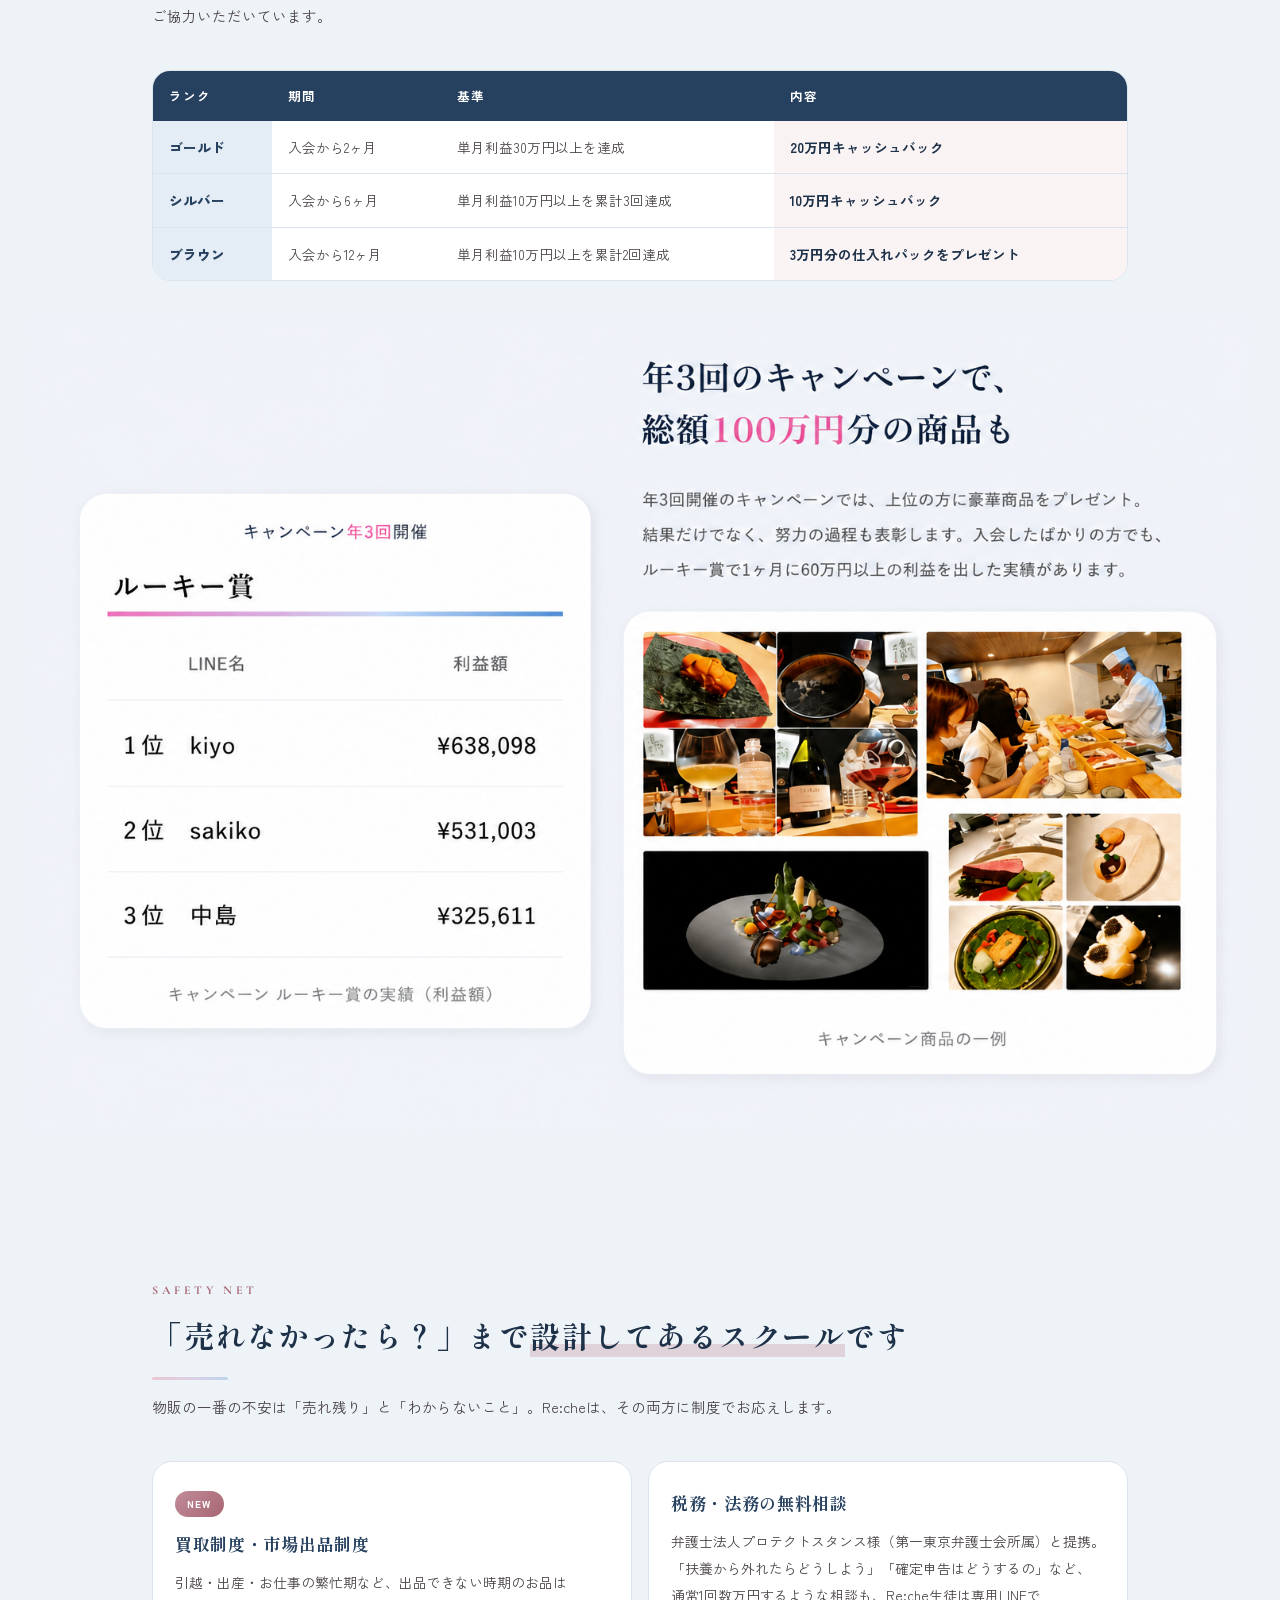
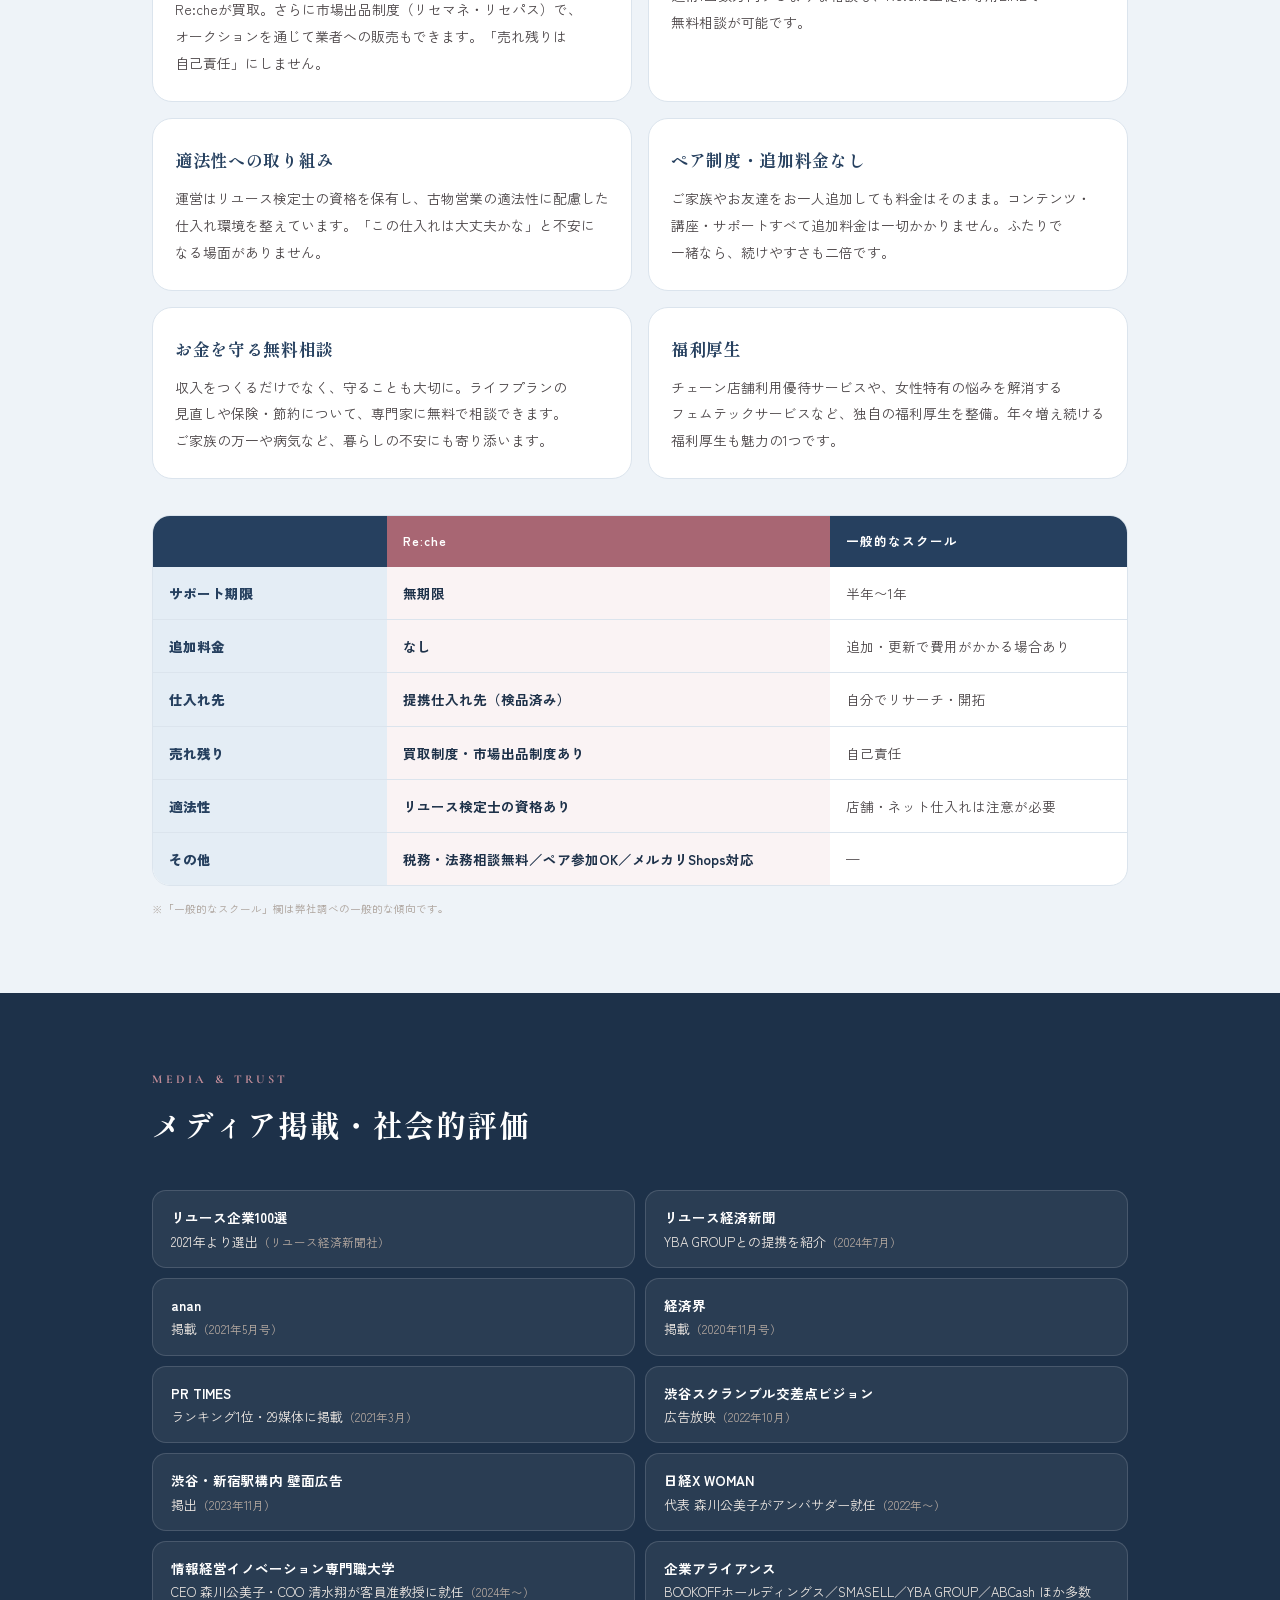
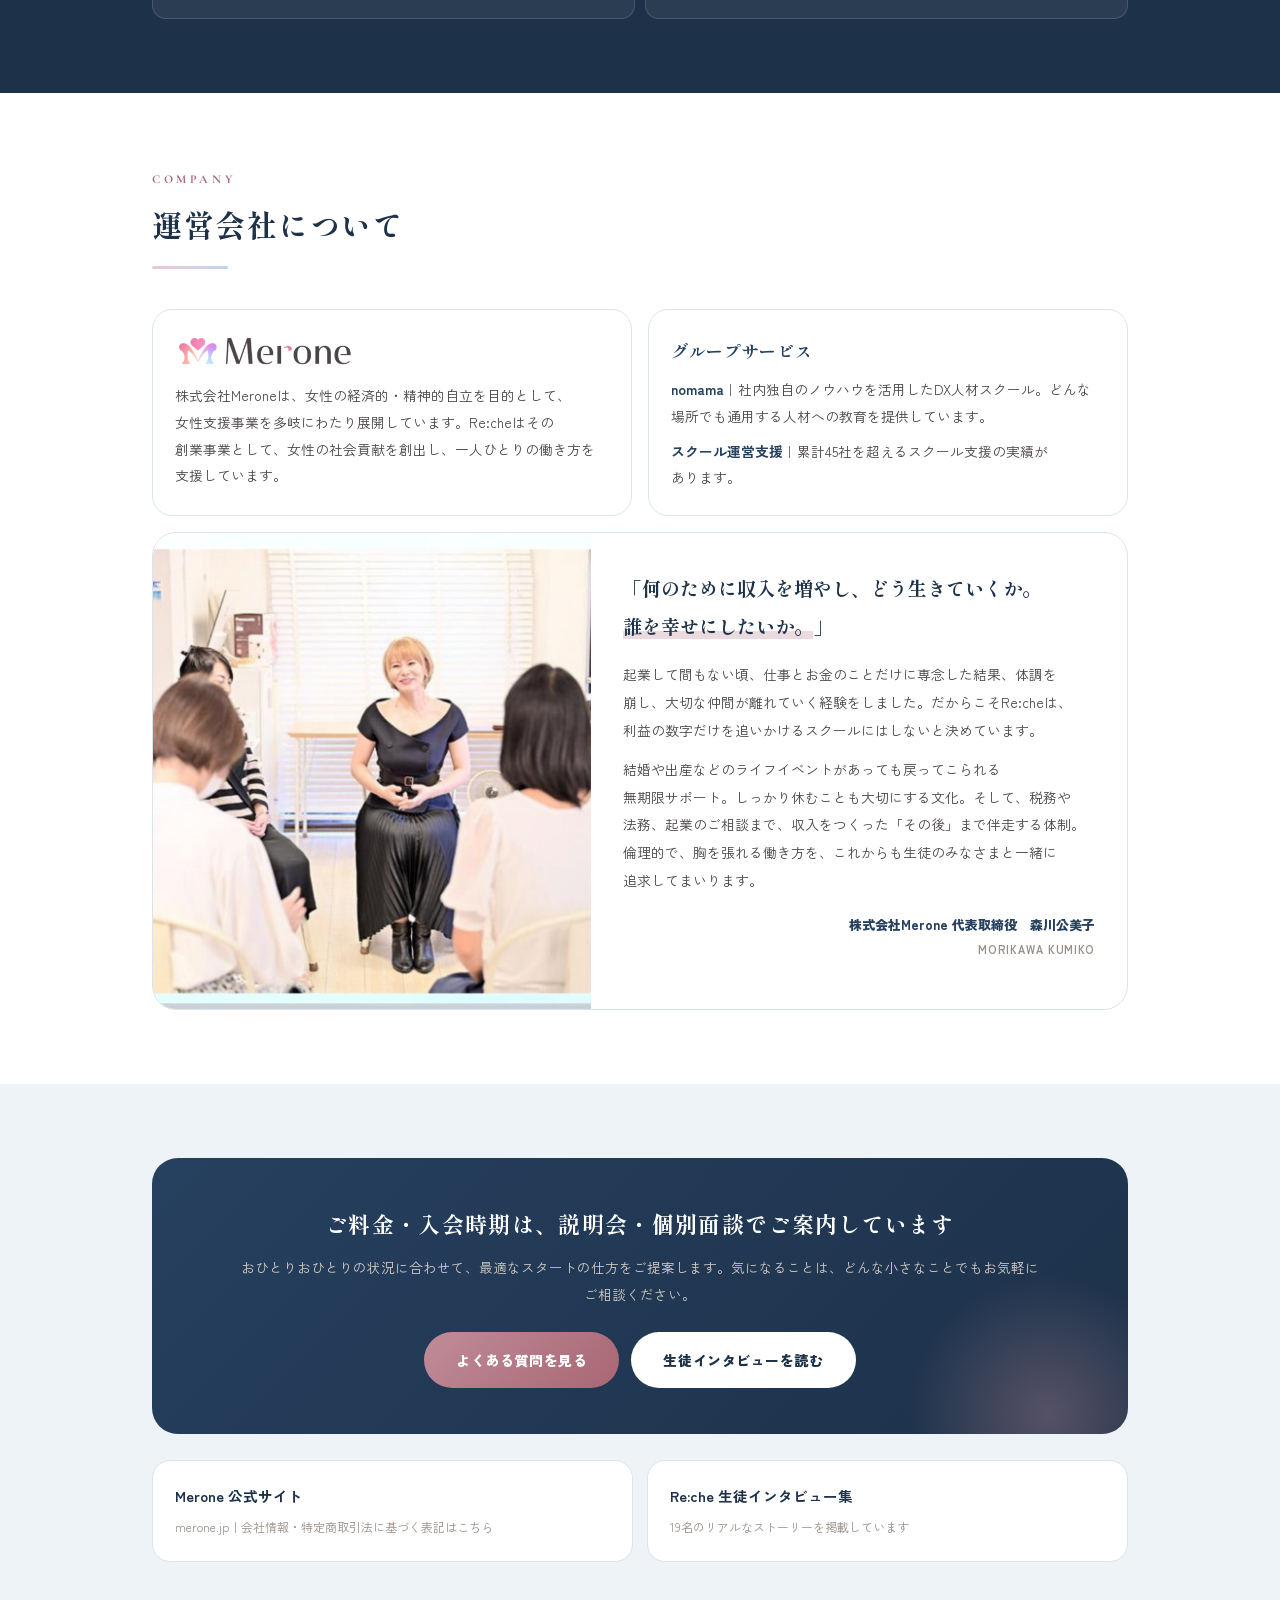
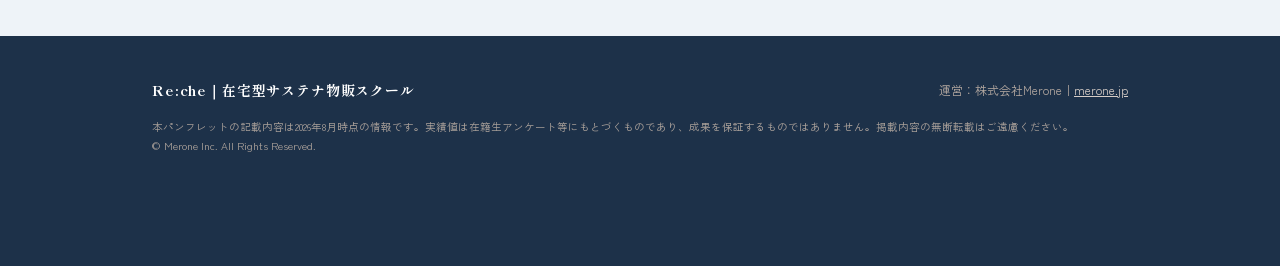
==== commit 0f212442: "商品ギャラリーのHTMLブロックを削除（画像削除との整合） Co-Authored-By: Claude Fable 5 <noreply@anthropic.com>" ====
--- a/index.html
+++ b/index.html
@@ -280,16 +280,6 @@
     <img src="img/sec-goods.png?v=4" alt="利益額をあげるお品たち。仕入れ280円のネックレスが利益8,510円に。ナイロンバッグ利益11,950円、ブレスレット利益49,350円、ネックレス利益18,310円など" loading="lazy">
   </div>
 
-  <div class="wrap" style="margin-top:40px;">
-    <div class="gallery">
-      <div class="frame rv"><img src="img/goods-apparel.jpg" alt="アパレル仕入れパックの実例（1着280円〜）" loading="lazy"><div class="cap">アパレルパック（1着280円〜・回転率をあげるならこれ）</div></div>
-      <div class="frame rv"><img src="img/goods-brand.jpg" alt="ブランドバッグ・財布の仕入れ実例" loading="lazy"><div class="cap">ブランド品パック（5万円〜）</div></div>
-      <div class="frame rv"><img src="img/goods-brand2.jpg" alt="Tiffany&Co.、CHANEL、GUCCIなど取扱ブランドの実例" loading="lazy"><div class="cap">こんな商品を販売します（Tiffany・CHANEL・GUCCIなど）</div></div>
-      <div class="frame rv"><img src="img/goods-brand3.jpg" alt="FOXEY、FURLA、BURBERRY、COACHなど取扱ブランドの実例" loading="lazy"><div class="cap">FOXEY・FURLA・BURBERRY・COACHなども</div></div>
-      <div class="frame wide rv"><img src="img/sales-proof.jpg" alt="利益4,150円〜10,000円の販売実績スクリーンショット" loading="lazy"><div class="cap">生徒さんの販売実績（リシュコレ仕入れ分）</div></div>
-    </div>
-
-  </div>
 </section>
 
 <!-- 学び・サポート -->
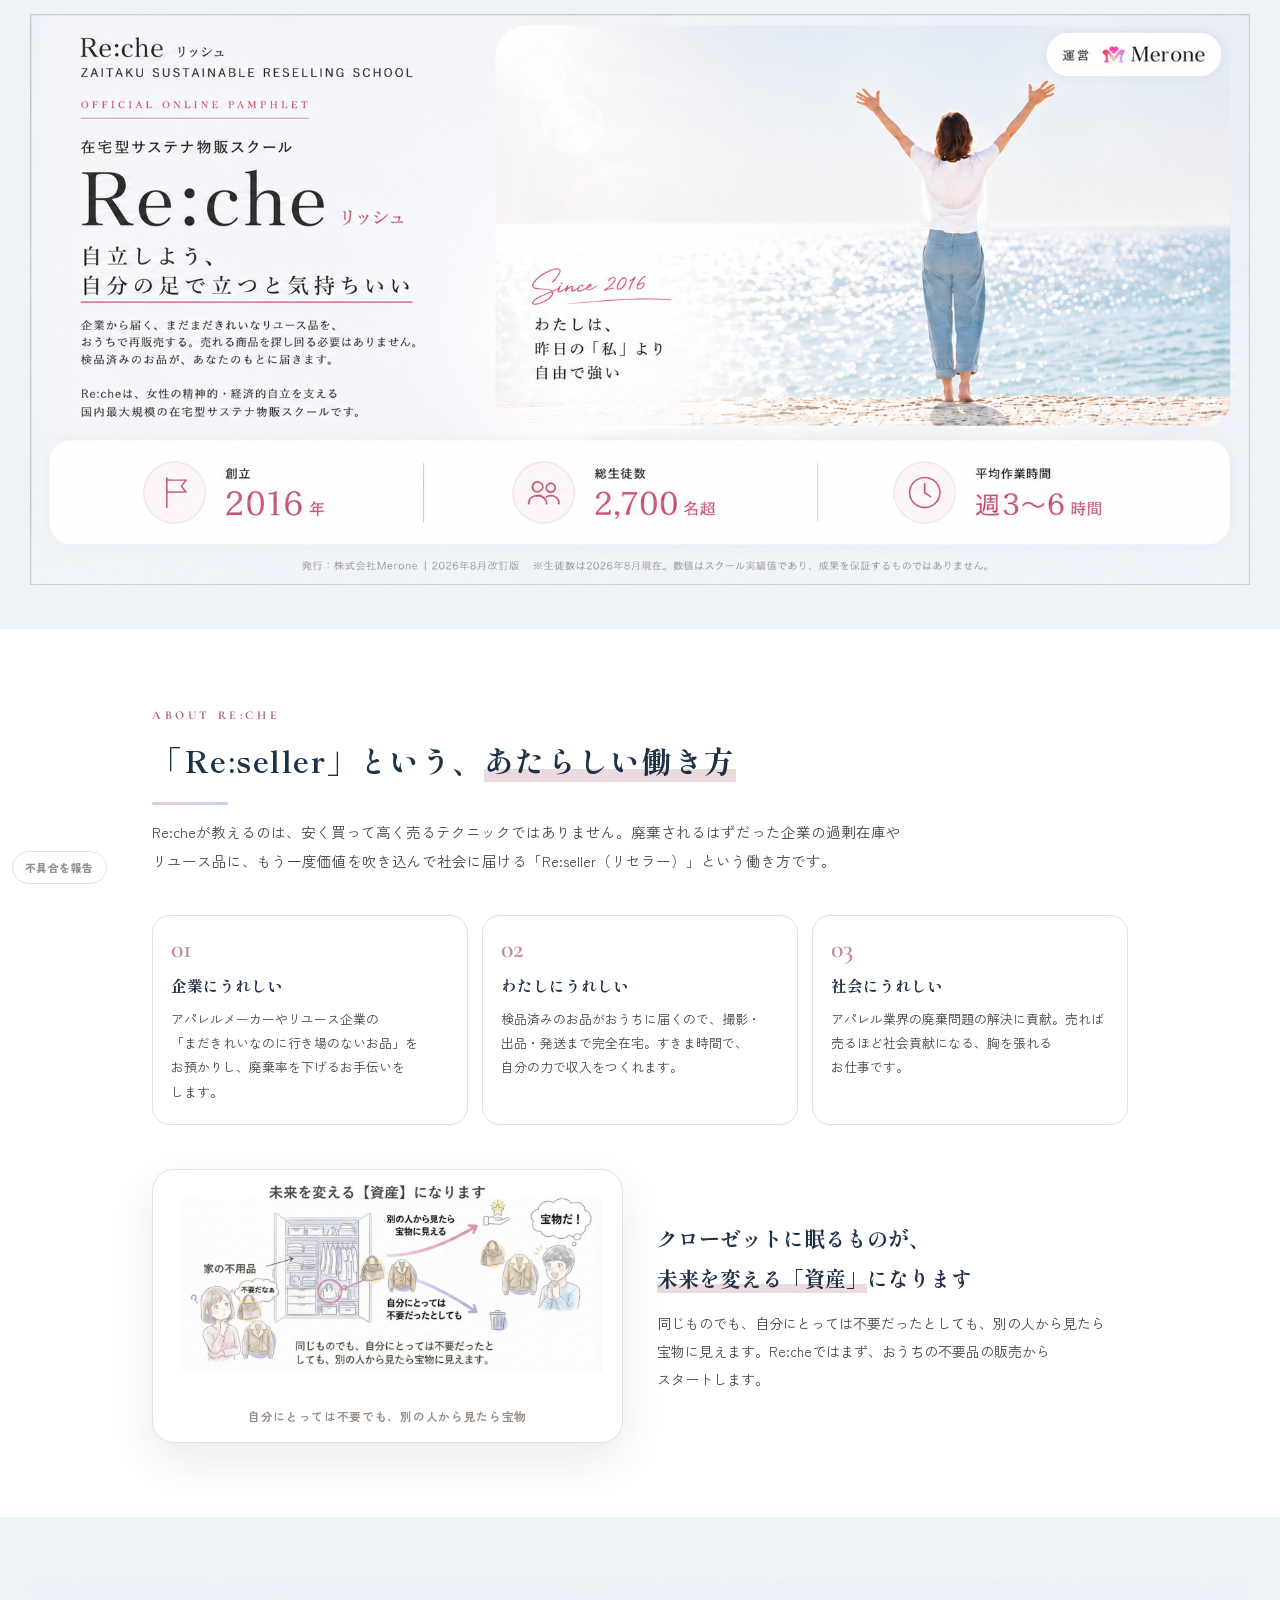
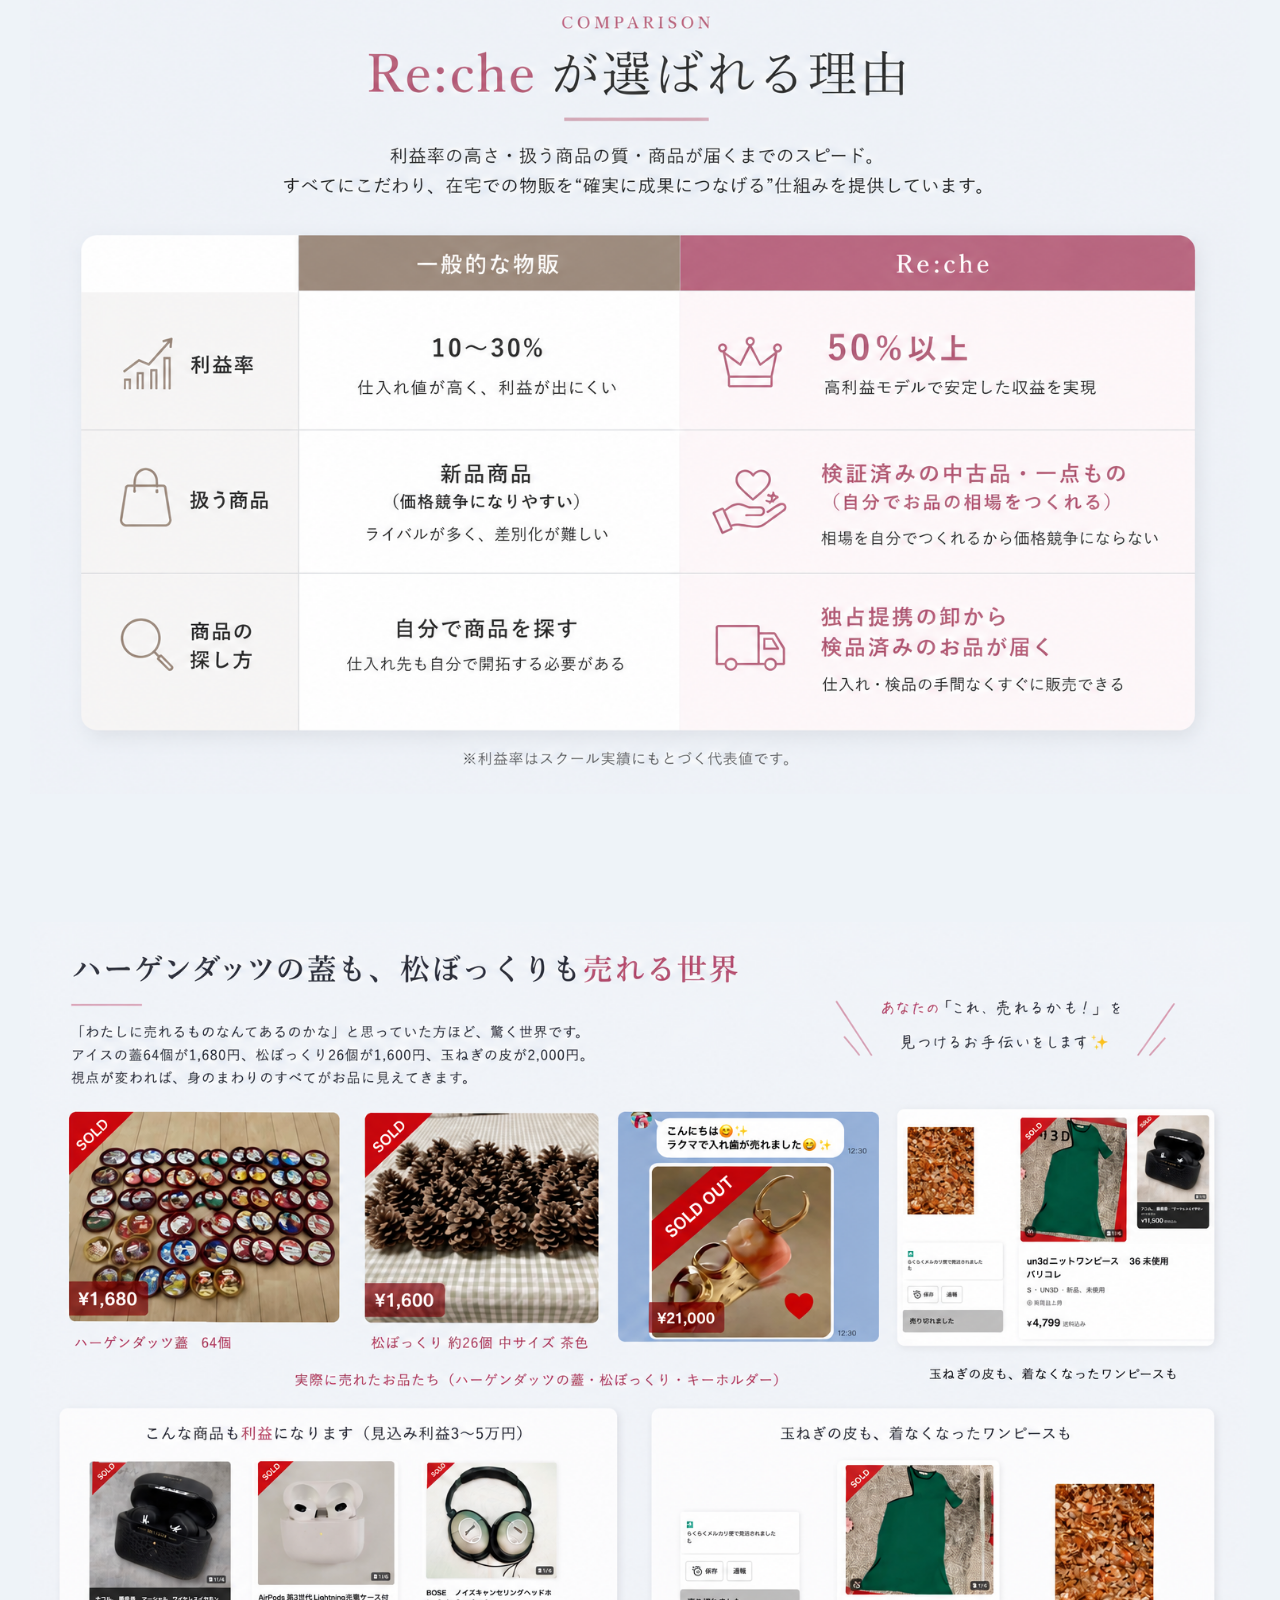
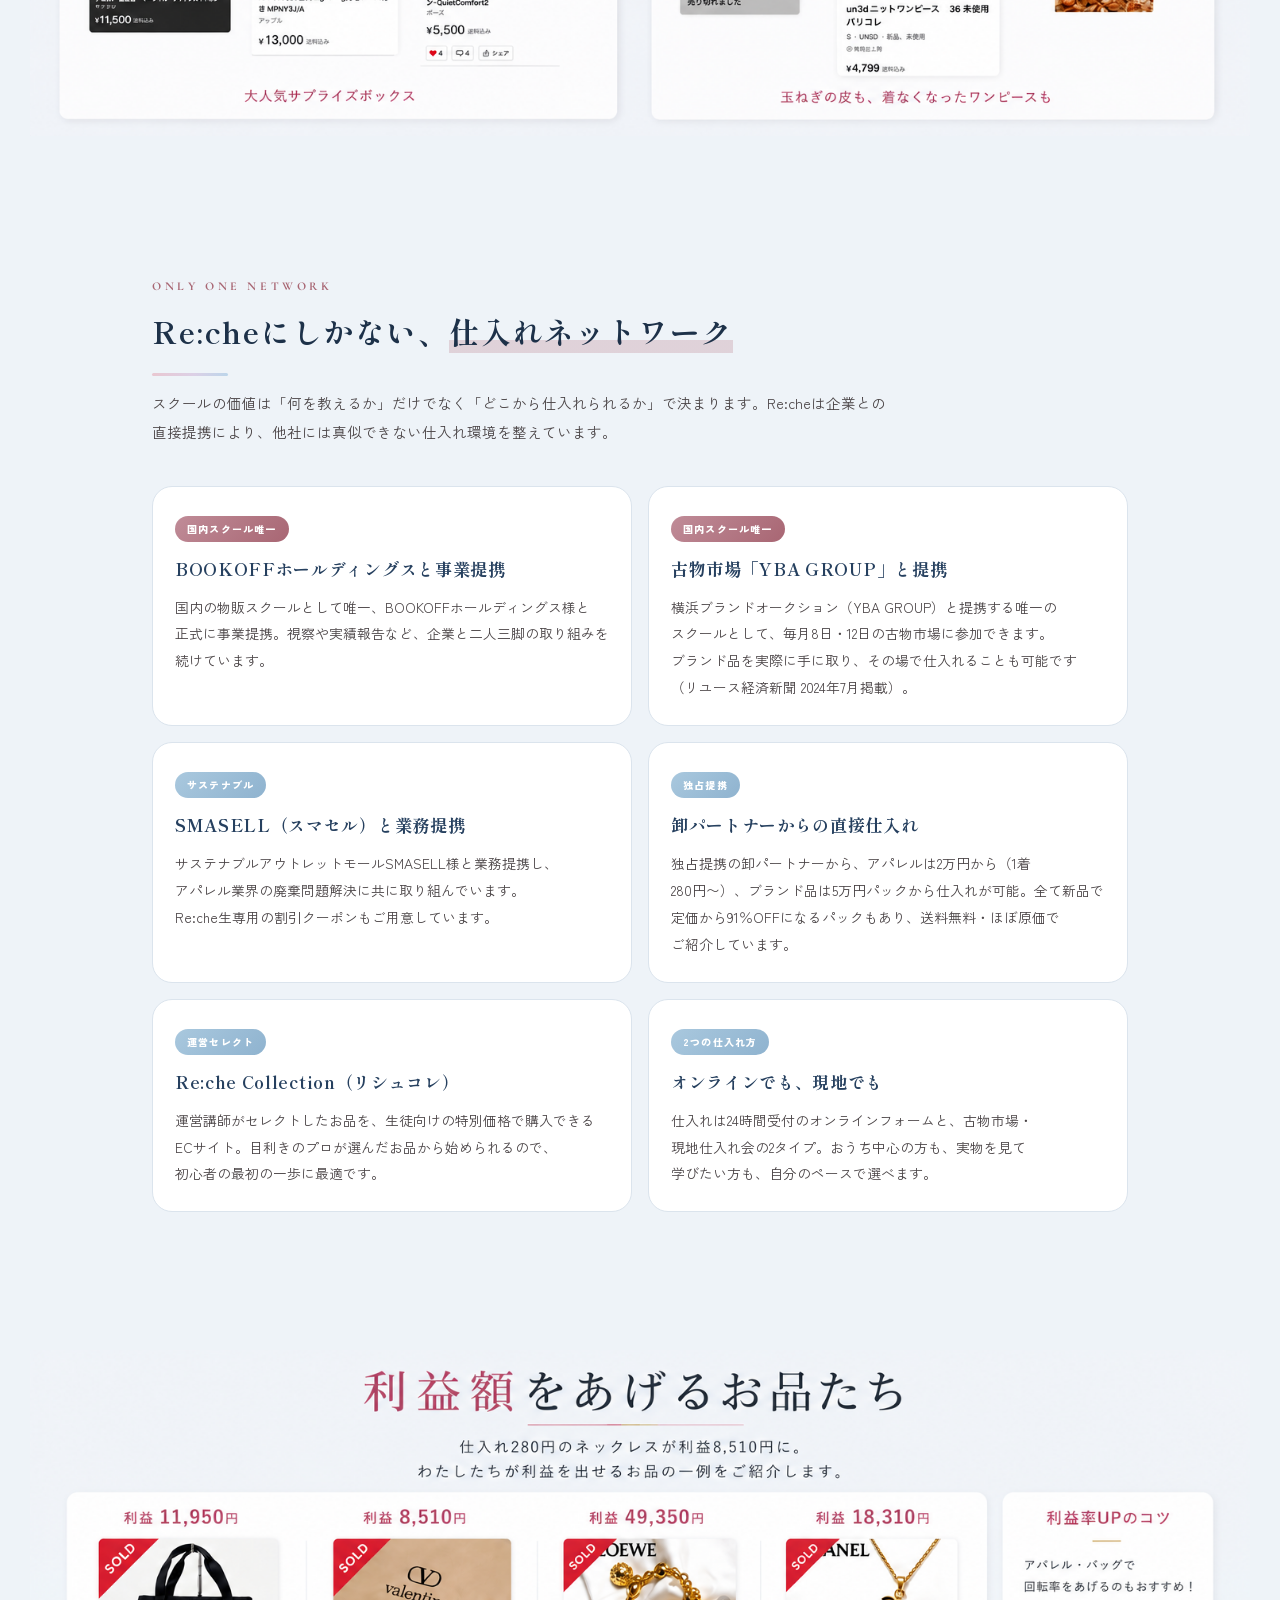
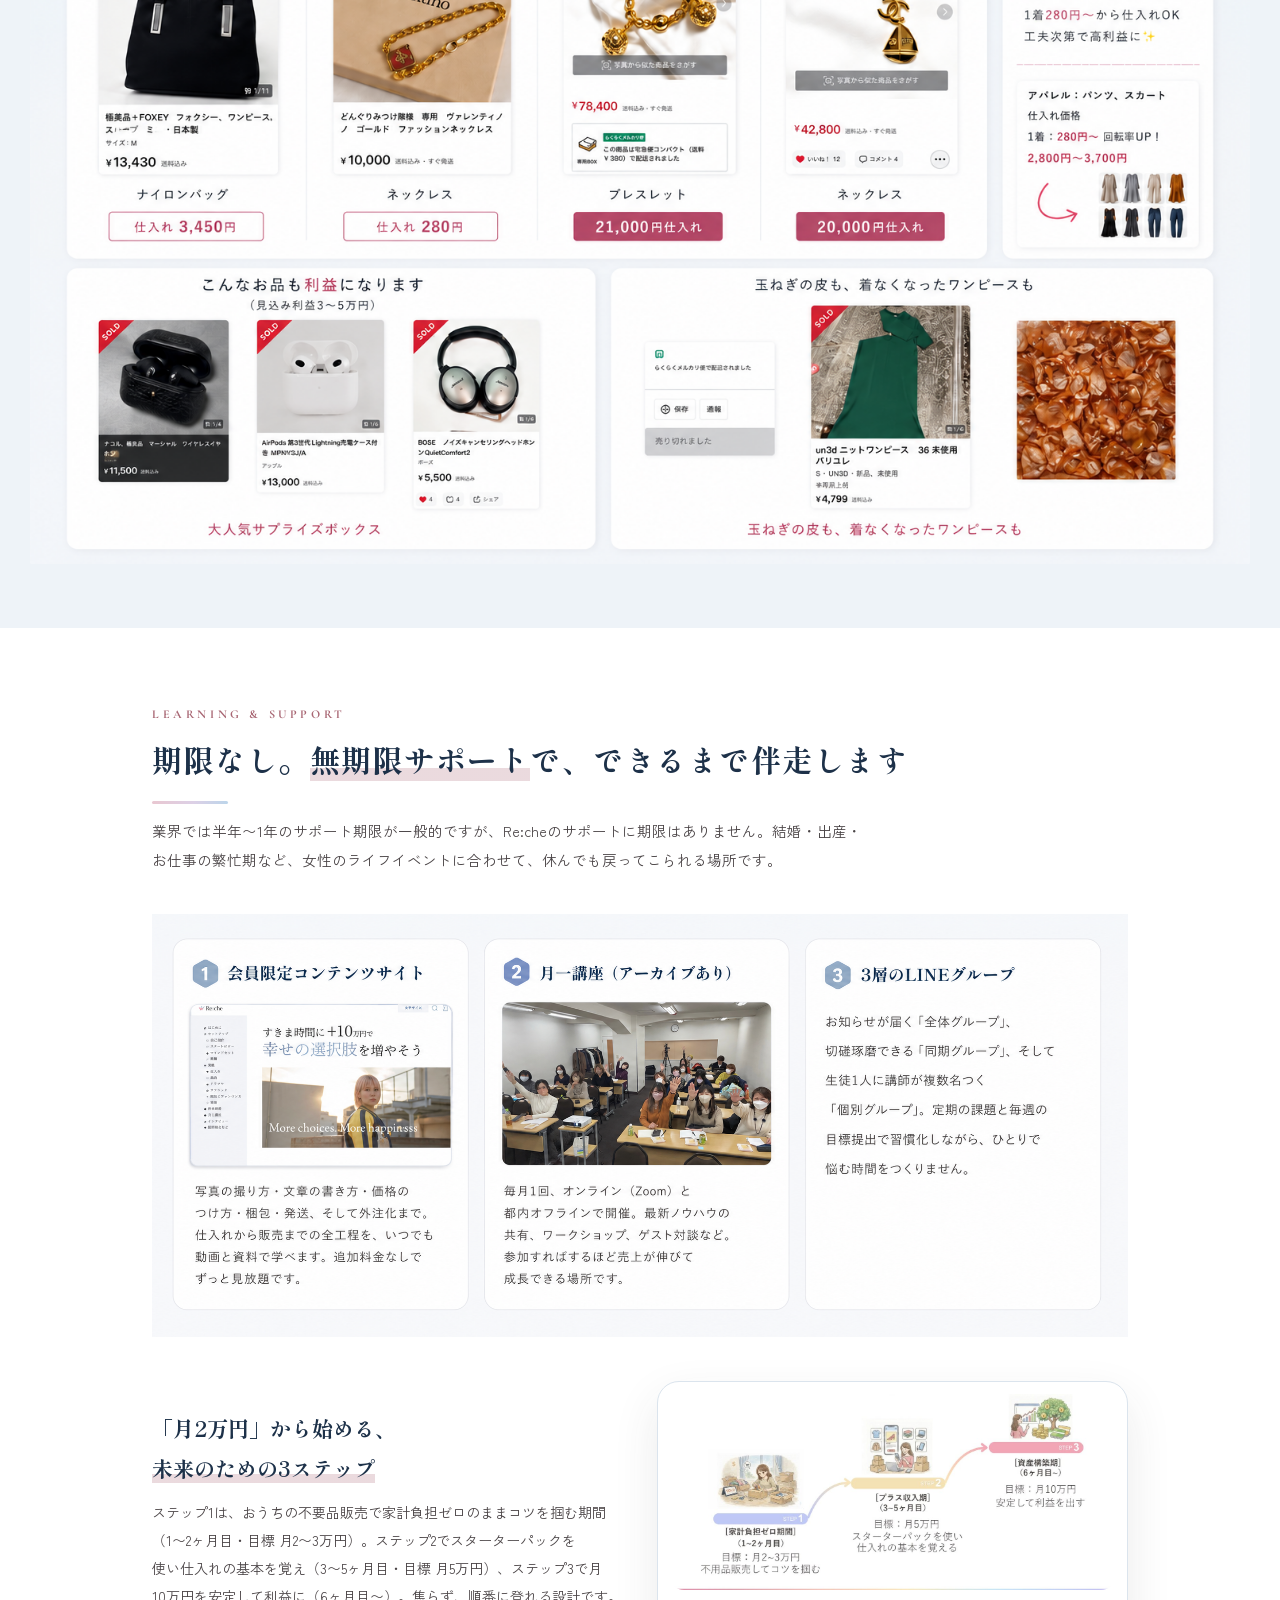
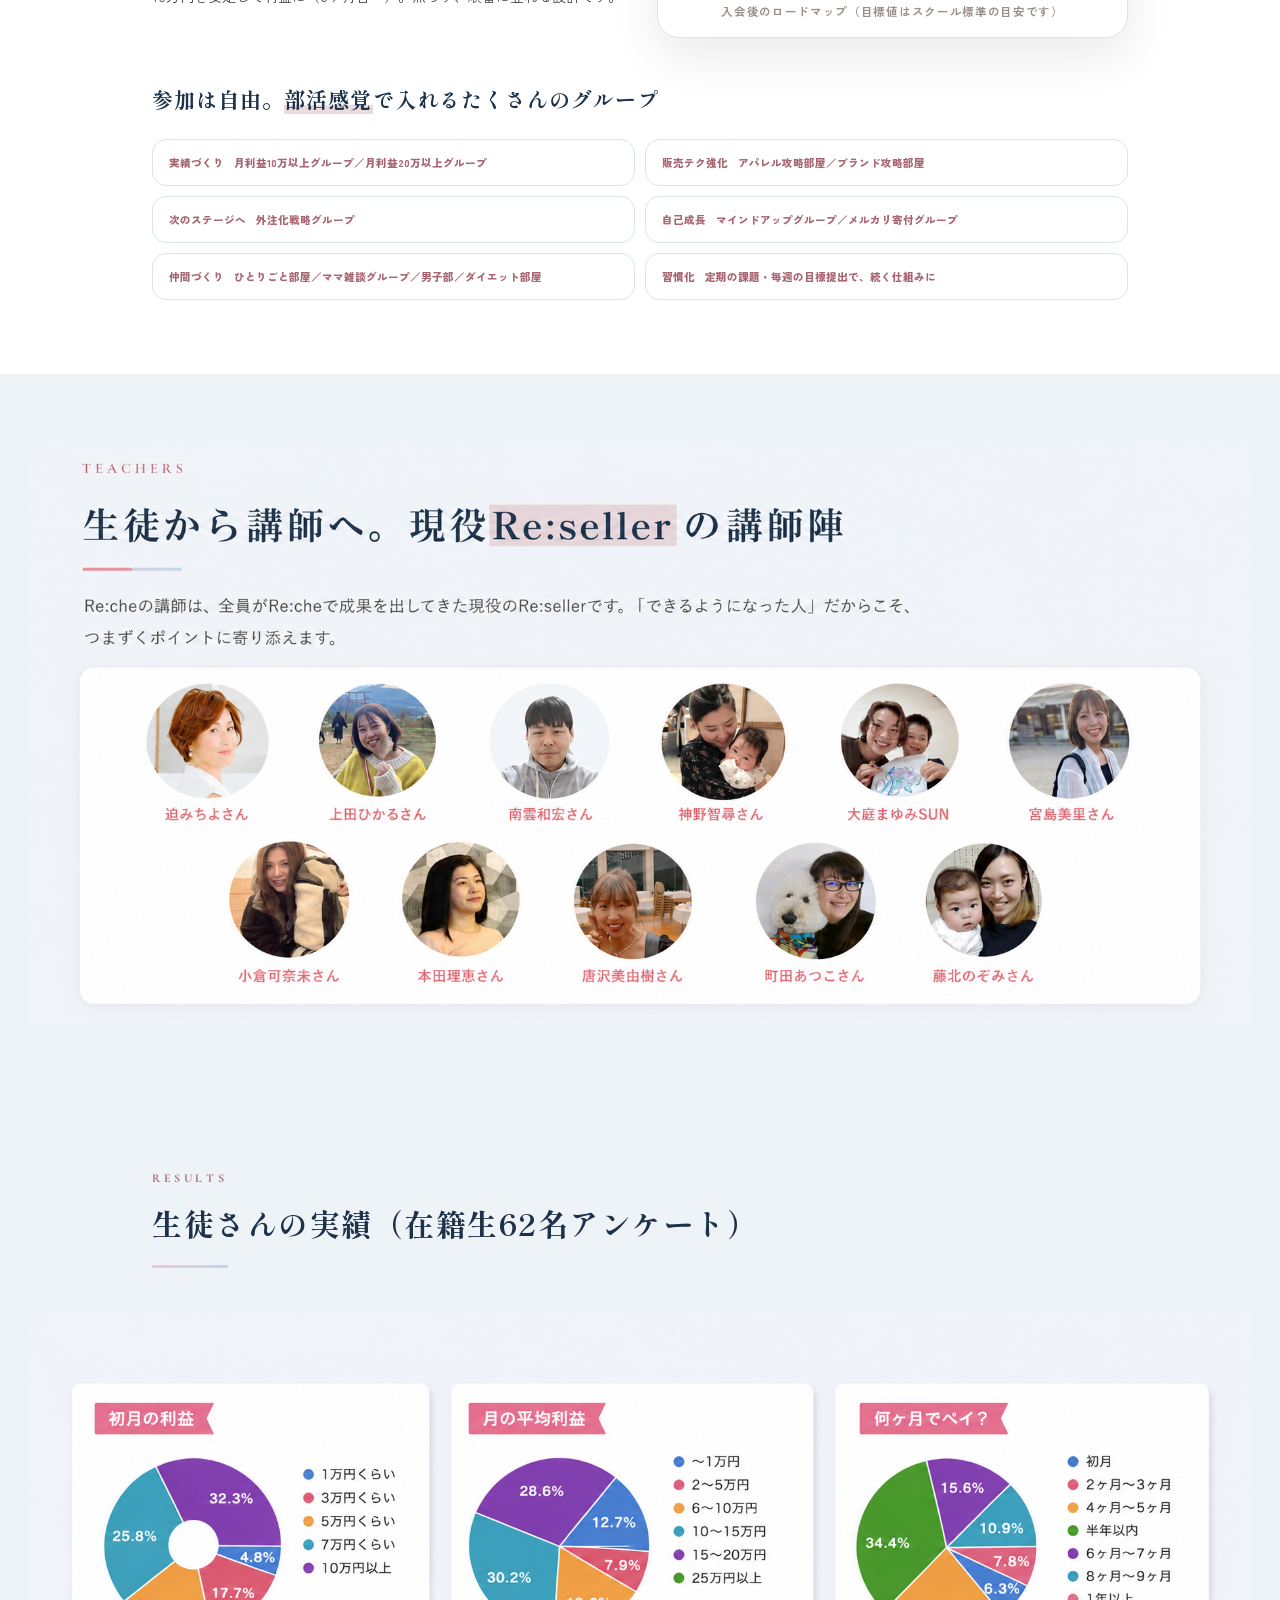
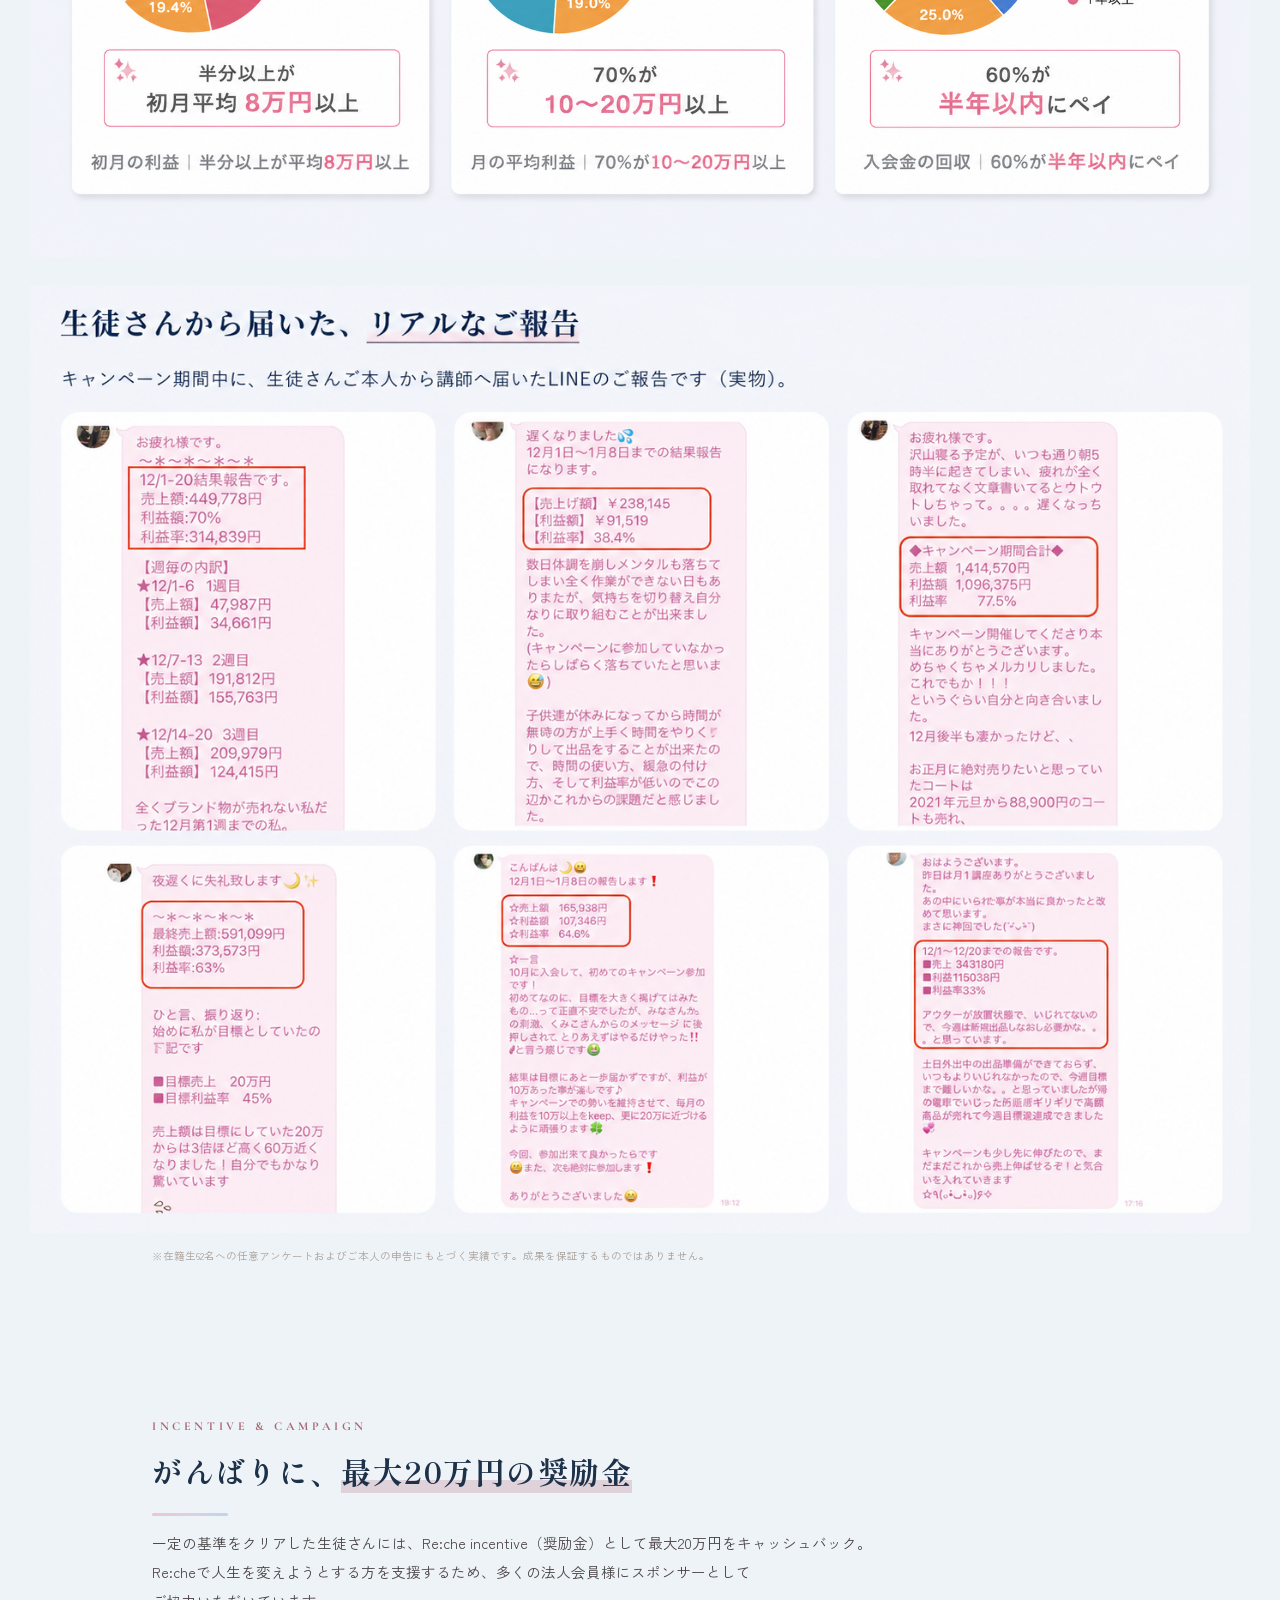
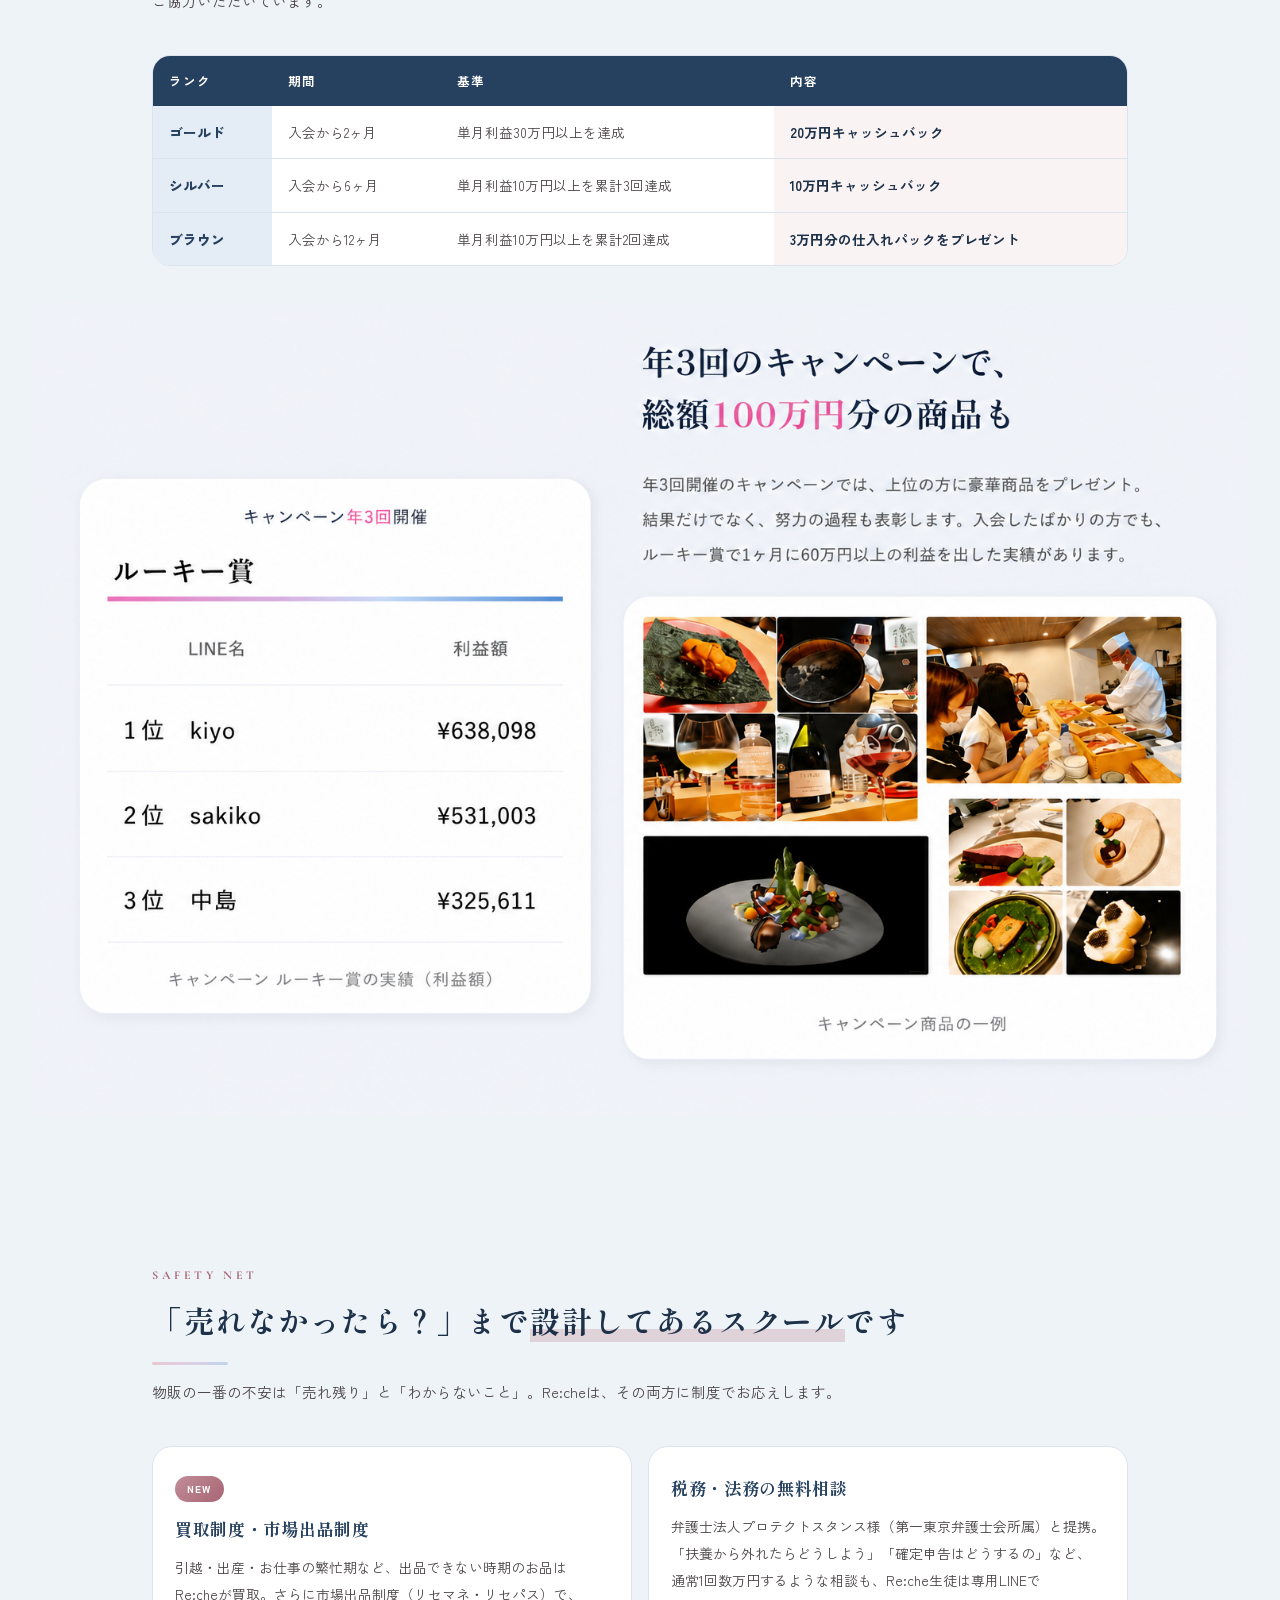
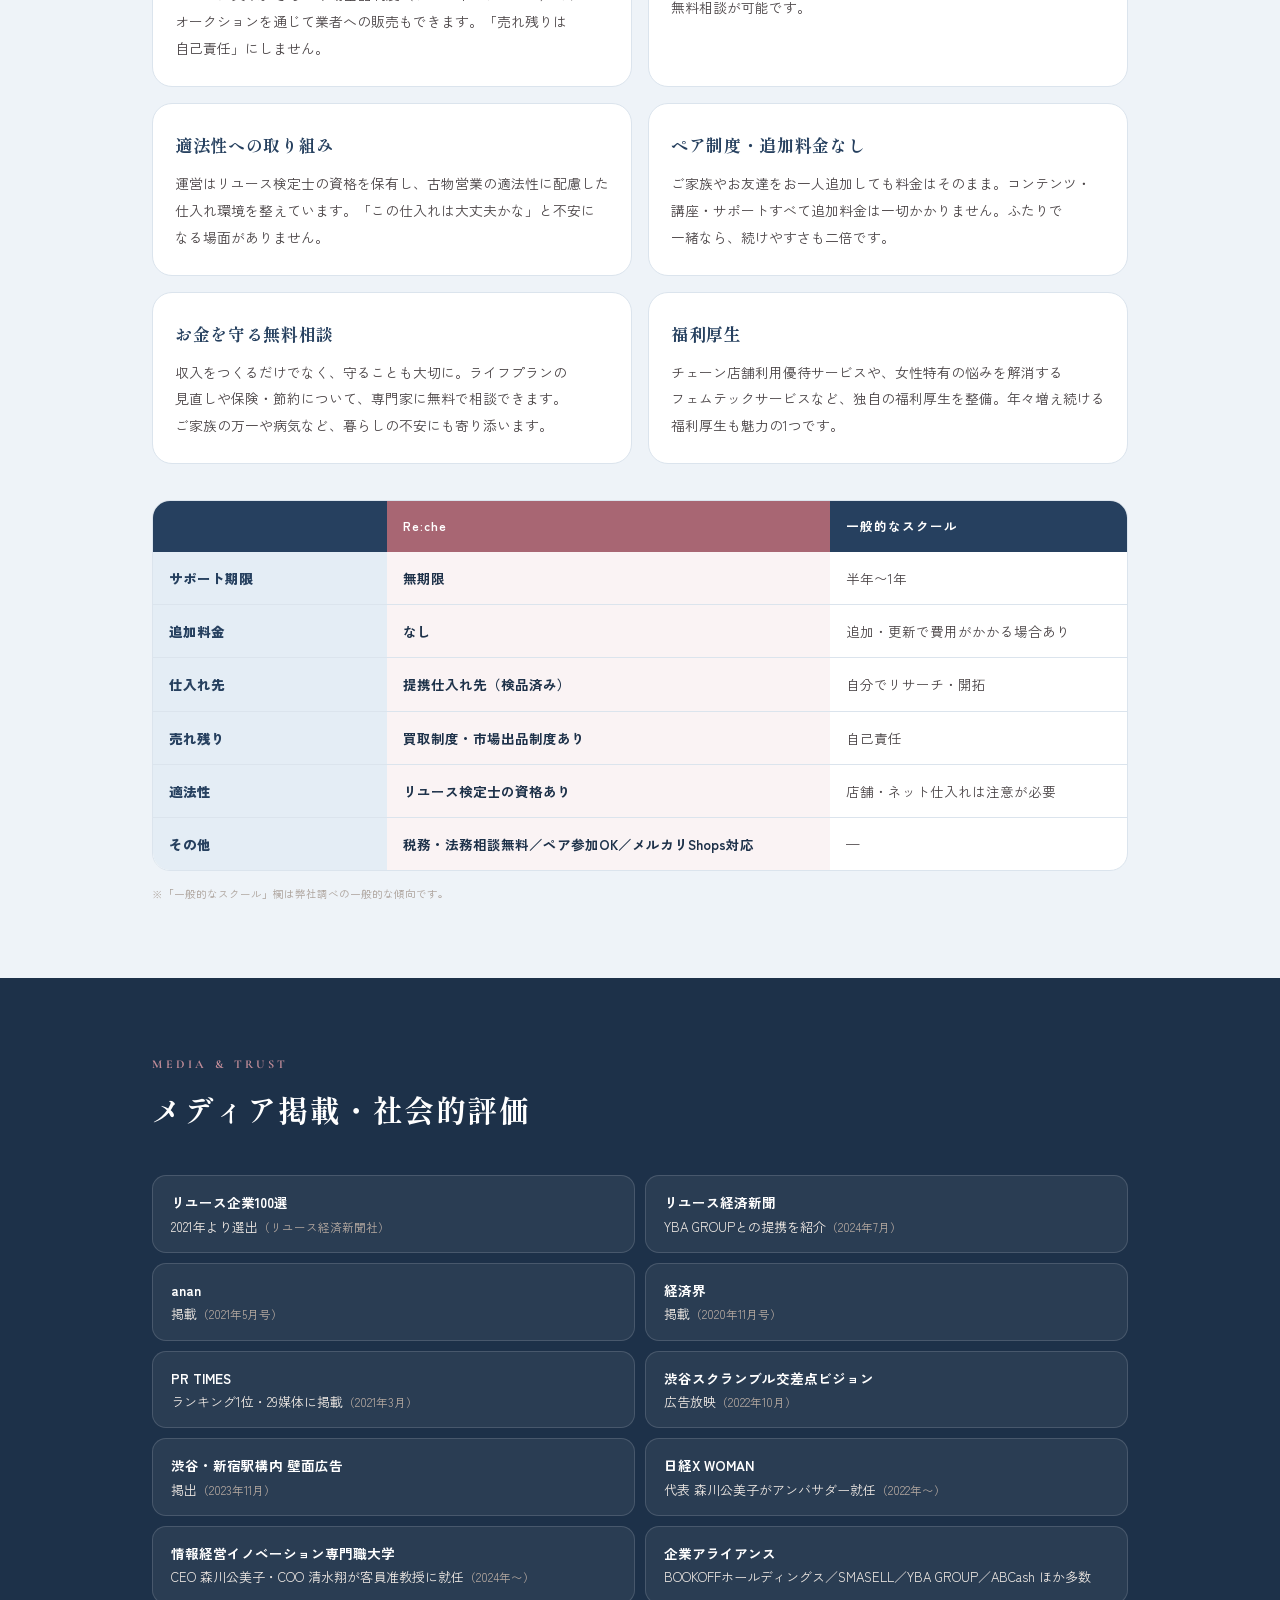
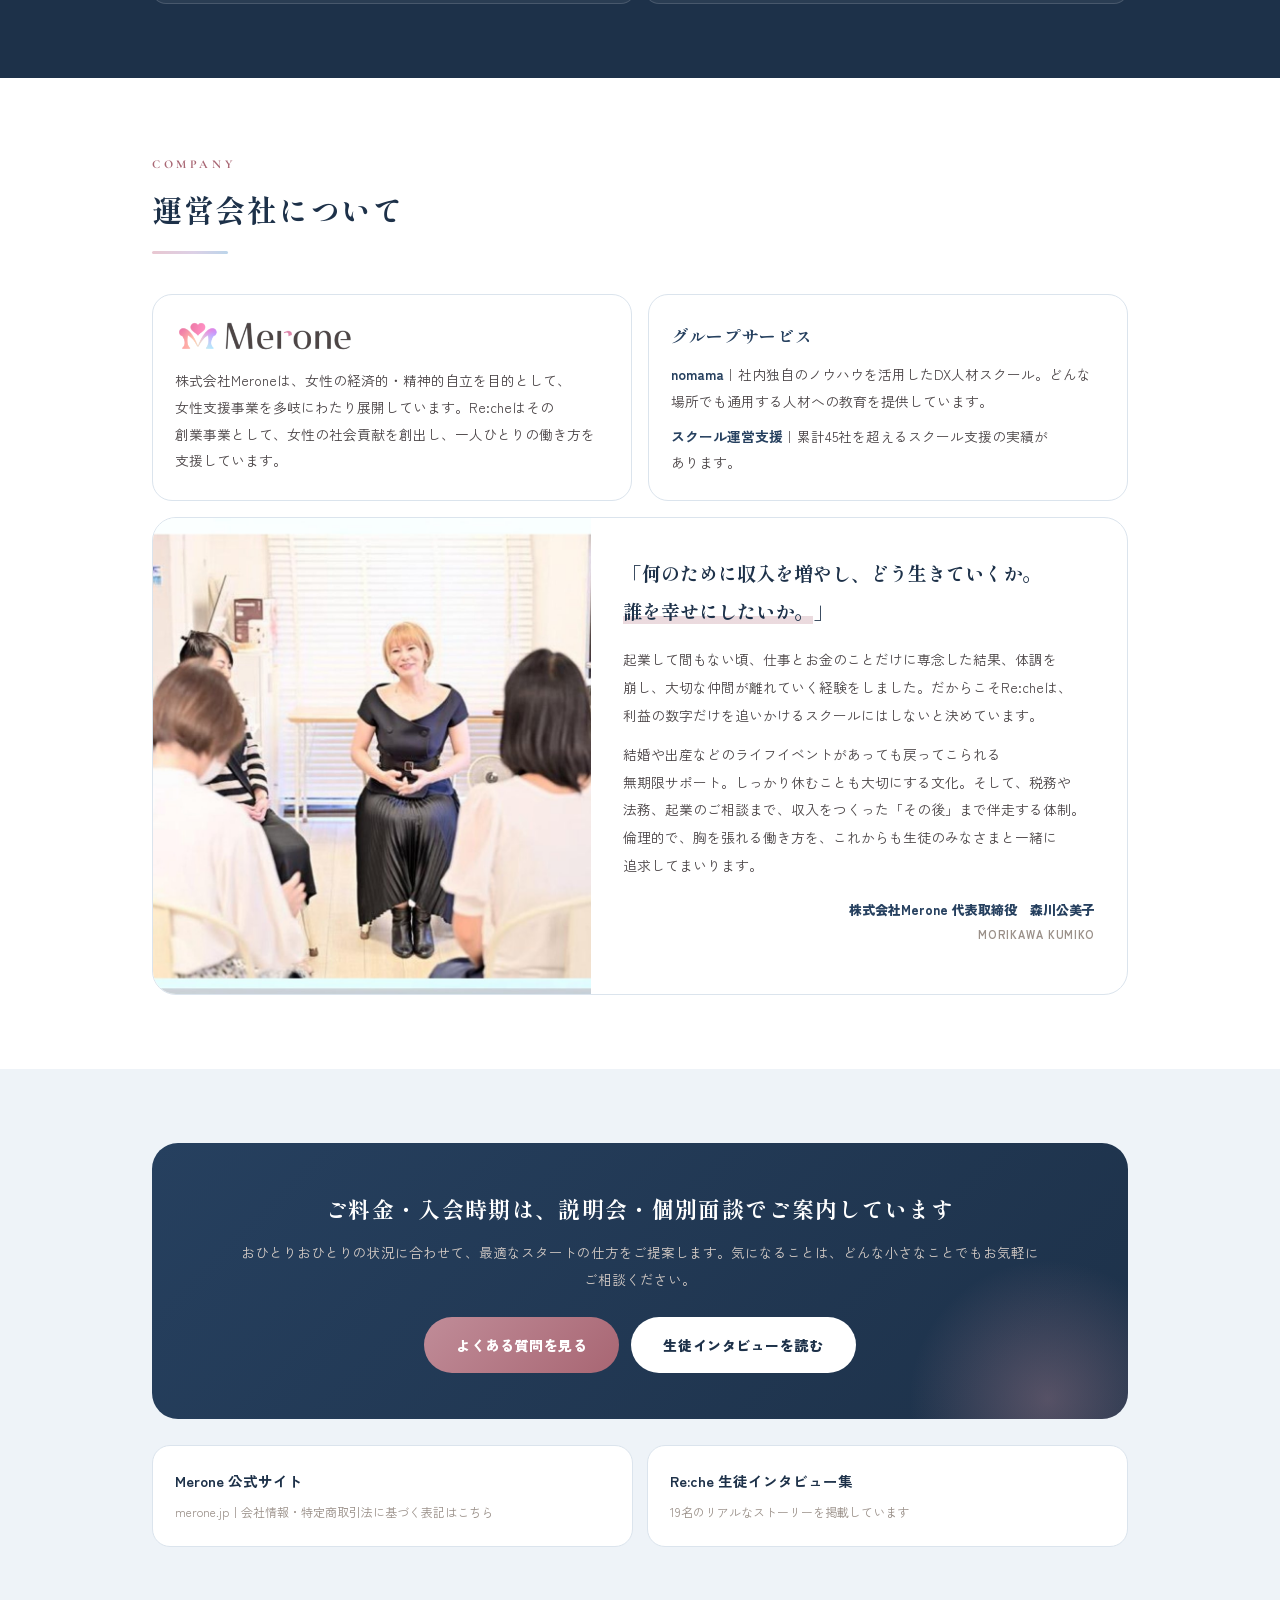
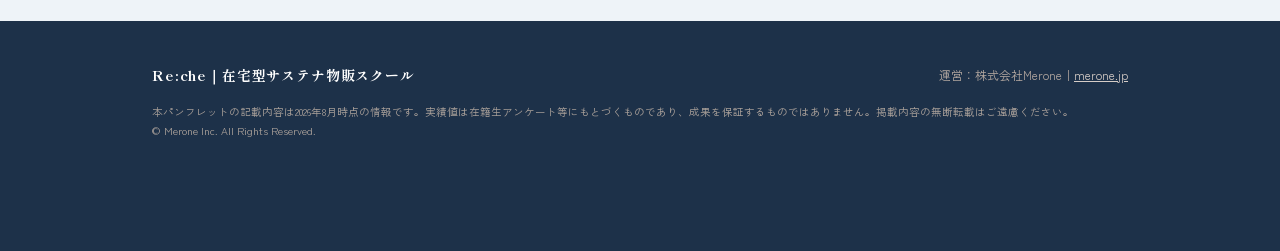
==== commit 01bc681a: "スマホ最適化：ヒーローHTML出し分け・ボード行列分割スタック・講師顔グリッド・改行/余白修正 Co-Authored-By: Claude Fable 5 <noreply@anthropic.co" ====
--- a/index.html
+++ b/index.html
@@ -171,6 +171,46 @@
 }
 @media(max-width:520px){ .masonry{columns:1;} }
 
+/* PC/SP出し分け・モバイル最適化 */
+.pconly{display:block;}
+.sponly{display:none;}
+.bsec{padding:64px 0;}
+.wcard{background:#fff; border-radius:18px; overflow:hidden; box-shadow:0 12px 30px rgba(38,64,95,.08);}
+.wcard img{display:block; width:100%;}
+.mstack img{display:block; width:100%;}
+.mstack .gap{height:12px;}
+.tgrid{display:grid; grid-template-columns:repeat(3,1fr); gap:14px 10px; background:#fff; border-radius:18px; padding:20px 14px; box-shadow:0 12px 30px rgba(38,64,95,.08);}
+.tgrid img{width:100%; display:block;}
+.mhero{padding:22px 20px 4px; max-width:560px; margin:0 auto;}
+.mhero .mh-head{display:flex; justify-content:space-between; align-items:center; margin-bottom:18px;}
+.mhero .mh-head .nm{font-family:"Shippori Mincho","Yu Mincho",serif; font-size:21px; font-weight:600; color:#3a3a3a; line-height:1.2;}
+.mhero .mh-head .nm small{font-size:11px; color:var(--rose-deep); font-weight:700; letter-spacing:.08em;}
+.mhero .mh-head .sb{display:block; font-size:7.5px; letter-spacing:.16em; color:#8a97a5; font-weight:700; margin-top:2px;}
+.mhero .op{display:flex; align-items:center; gap:6px; background:#fff; border-radius:999px; padding:7px 13px; box-shadow:0 4px 14px rgba(38,64,95,.10); flex-shrink:0;}
+.mhero .op span{font-size:10px; color:#8a97a5; font-weight:700;}
+.mhero .op img{height:19px; width:auto;}
+.mhero .kick{display:inline-block; font-size:10px; letter-spacing:.26em; color:var(--rose-deep); font-weight:700; border-bottom:1.5px solid var(--rose); padding-bottom:4px; margin-bottom:14px;}
+.mhero h1{font-size:13.5px; color:#4a4446; letter-spacing:.14em; font-weight:700; margin-bottom:2px;}
+.mhero .ttl{font-family:"Shippori Mincho","Yu Mincho",serif; font-size:46px; color:#3a3a3a; font-weight:600; letter-spacing:.02em; line-height:1.15;}
+.mhero .ttl small{font-size:14px; color:var(--rose-deep); letter-spacing:.1em; font-weight:700;}
+.mhero .pr{font-family:"Shippori Mincho","Yu Mincho",serif; font-size:19px; font-weight:700; color:#3a3a3a; line-height:1.9; border-bottom:2px solid var(--rose); display:inline-block; padding-bottom:6px; margin:10px 0 14px;}
+.mhero p.ld{font-size:12.8px; line-height:2.05; color:#5a5456; word-break:auto-phrase; margin-bottom:8px;}
+.mhero .ph{border-radius:18px; overflow:hidden; margin:16px 0 18px; box-shadow:0 14px 34px rgba(38,64,95,.14);}
+.mhero .ph img{width:100%; display:block;}
+@media(max-width:880px){
+  .pconly{display:none;}
+  .sponly{display:block;}
+  section{padding:38px 0;}
+  section.darkbg{padding:44px 0;}
+  .bsec{padding:22px 0;}
+  .sec-head{margin-bottom:22px;}
+  .sec-head p.sub{margin-top:8px;}
+  .club .cl{display:block; padding:12px 16px;}
+  .club .cl span{display:block; margin-bottom:3px;}
+  .club .cl .tx{word-break:keep-all; overflow-wrap:break-word; display:block;}
+  .cta{padding:36px 22px;}
+}
+
 /* bug report tool */
 #bugL{position:fixed; left:12px; bottom:16px; z-index:59; background:rgba(255,255,255,.92); border:1px solid var(--line); color:#9a9089; font-size:10.5px; font-weight:800; border-radius:999px; padding:5px 12px; cursor:pointer; letter-spacing:.04em;}
 #bugM{position:fixed; inset:0; background:rgba(51,46,49,.55); display:none; align-items:center; justify-content:center; z-index:70; padding:24px;}
@@ -188,8 +228,29 @@
 <body>
 
 <!-- HERO（支給デザイン） -->
-<div class="board top">
+<div class="board top pconly">
   <img src="img/sec-hero.png?v=4" alt="Re:che（リッシュ）在宅型サステナ物販スクール 公式オンラインパンフレット。自立しよう、自分の足で立つと気持ちいい。創立2016年・総生徒数2,700名超（2026年8月現在）・平均作業時間 週3〜6時間">
+</div>
+<div class="mhero sponly">
+  <div class="mh-head">
+    <div><span class="nm">Re:che <small>リッシュ</small></span><span class="sb">ZAITAKU SUSTAINABLE RESELLING SCHOOL</span></div>
+    <div class="op"><span>運営</span><img src="img/merone-logo.png" alt="Merone"></div>
+  </div>
+  <span class="kick en">OFFICIAL ONLINE PAMPHLET</span>
+  <h1>在宅型サステナ物販スクール</h1>
+  <div class="ttl">Re:che <small>リッシュ</small></div>
+  <div class="pr">自立しよう、<br>自分の足で立つと気持ちいい</div>
+  <p class="ld">企業から届く、まだまだきれいなリユース品を、おうちで再販売する。売れる商品を探し回る必要はありません。検品済みのお品が、あなたのもとに届きます。</p>
+  <p class="ld">Re:cheは、女性の精神的・経済的自立を支える国内最大規模の在宅型サステナ物販スクールです。</p>
+  <div class="ph"><img src="img/m-hero-sea.png" alt="海辺で両手を広げる女性。わたしは、昨日の「私」より自由で強い"></div>
+  <div class="stats" style="padding:0; margin:0;">
+    <div class="grid">
+      <div class="stat"><svg viewBox="0 0 24 24"><path d="M5 21V3"></path><path d="M5 4h12l-2.5 3.5L17 11H5"></path></svg><div><span class="lb">創立</span><span class="vl">2016<small> 年</small></span></div></div>
+      <div class="stat"><svg viewBox="0 0 24 24"><circle cx="9" cy="8" r="3"></circle><circle cx="16.5" cy="9" r="2.5"></circle><path d="M4 19c0-2.8 2.2-5 5-5s5 2.2 5 5"></path><path d="M14.5 14.5c.6-.3 1.3-.5 2-.5 2.2 0 4 1.8 4 4"></path></svg><div><span class="lb">総生徒数</span><span class="vl">2,700<small> 名超</small></span></div></div>
+      <div class="stat"><svg viewBox="0 0 24 24"><circle cx="12" cy="12" r="9"></circle><path d="M12 7v5l3 2"></path></svg><div><span class="lb">平均作業時間</span><span class="vl">週3〜6<small> 時間</small></span></div></div>
+    </div>
+  </div>
+  <p class="smallnote" style="text-align:center; margin-top:12px;">発行：株式会社Merone｜2026年8月改訂版<br>※生徒数は2026年8月現在。数値はスクール実績値であり、成果を保証するものではありません。</p>
 </div>
 
 <!-- ABOUT -->
@@ -217,14 +278,14 @@
 </section>
 
 <!-- 選ばれる理由（支給デザイン） -->
-<section style="padding:64px 0;">
+<section class="bsec">
   <div class="board rv">
     <img src="img/sec-reason.png?v=4" alt="Re:cheが選ばれる理由の比較表。利益率は一般的な物販が10〜30％のところRe:cheは50％以上。扱う商品は検証済みの中古品・一点もの。商品は独占提携の卸から検品済みで届く" loading="lazy">
   </div>
 </section>
 
 <!-- こんなのも売れます（支給デザイン） -->
-<section style="padding:64px 0;">
+<section class="bsec">
   <div class="board rv">
     <img src="img/sec-surprise.png?v=4" alt="ハーゲンダッツの蓋64個が1,680円、松ぼっくり26個が1,600円、玉ねぎの皮が2,000円で売れた実例。あなたの「これ、売れるかも！」を見つけるお手伝いをします" loading="lazy">
   </div>
@@ -242,7 +303,7 @@
     <div class="cards c2 rv">
       <div class="card">
         <span class="tag">国内スクール唯一</span>
-        <h3>BOOKOFFホールディングスと事業提携</h3>
+        <h3>BOOKOFFホールディングスと<br class="mob">事業提携</h3>
         <p>国内の物販スクールとして唯一、BOOKOFFホールディングス様と正式に事業提携。視察や実績報告など、企業と二人三脚の取り組みを続けています。</p>
       </div>
       <div class="card">
@@ -252,7 +313,7 @@
       </div>
       <div class="card">
         <span class="tag bl">サステナブル</span>
-        <h3>SMASELL（スマセル）と業務提携</h3>
+        <h3>SMASELL（スマセル）と<br class="mob">業務提携</h3>
         <p>サステナブルアウトレットモールSMASELL様と業務提携し、アパレル業界の廃棄問題解決に共に取り組んでいます。Re:che生専用の割引クーポンもご用意しています。</p>
       </div>
       <div class="card">
@@ -262,7 +323,7 @@
       </div>
       <div class="card">
         <span class="tag bl">運営セレクト</span>
-        <h3>Re:che Collection（リシュコレ）</h3>
+        <h3>Re:che Collection<br class="mob">（リシュコレ）</h3>
         <p>運営講師がセレクトしたお品を、生徒向けの特別価格で購入できるECサイト。目利きのプロが選んだお品から始められるので、初心者の最初の一歩に最適です。</p>
       </div>
       <div class="card">
@@ -275,7 +336,7 @@
 </section>
 
 <!-- 利益額をあげるお品たち（支給デザイン） -->
-<section style="padding:64px 0;">
+<section class="bsec">
   <div class="board rv">
     <img src="img/sec-goods.png?v=4" alt="利益額をあげるお品たち。仕入れ280円のネックレスが利益8,510円に。ナイロンバッグ利益11,950円、ブレスレット利益49,350円、ネックレス利益18,310円など" loading="lazy">
   </div>
@@ -291,8 +352,13 @@
       <div class="hairline"></div>
       <p class="sub">業界では半年〜1年のサポート期限が一般的ですが、Re:cheのサポートに期限はありません。結婚・出産・お仕事の繁忙期など、女性のライフイベントに合わせて、休んでも戻ってこられる場所です。</p>
     </div>
-    <div class="board rv" style="padding:0;">
+    <div class="board rv pconly" style="padding:0;">
       <img src="img/sec-support.png?v=4" alt="会員限定コンテンツサイト・月一講座（アーカイブあり）・3層のLINEグループのご紹介" loading="lazy">
+    </div>
+    <div class="mstack sponly rv">
+      <img src="img/m-support-1.png" alt="会員限定コンテンツサイトのご紹介" loading="lazy"><div class="gap"></div>
+      <img src="img/m-support-2.png" alt="月一講座（アーカイブあり）のご紹介" loading="lazy"><div class="gap"></div>
+      <img src="img/m-support-3.png" alt="3層のLINEグループのご紹介" loading="lazy">
     </div>
     <div class="split rv" style="margin-top:44px;">
       <div class="txt">
@@ -303,24 +369,40 @@
     </div>
     <div style="margin-top:44px;" class="rv">
       <div class="sec-head" style="margin-bottom:22px;">
-        <h2 style="font-size:21px;">参加は自由。<span class="u">部活感覚</span>で入れるたくさんのグループ</h2>
+        <h2 style="font-size:21px;">参加は自由。<br class="mob"><span class="u">部活感覚</span>で入れる<br class="mob">たくさんのグループ</h2>
       </div>
       <div class="club">
-        <div class="cl"><span>実績づくり</span>月利益10万以上グループ／月利益20万以上グループ</div>
-        <div class="cl"><span>販売テク強化</span>アパレル攻略部屋／ブランド攻略部屋</div>
-        <div class="cl"><span>次のステージへ</span>外注化戦略グループ</div>
-        <div class="cl"><span>自己成長</span>マインドアップグループ／メルカリ寄付グループ</div>
-        <div class="cl"><span>仲間づくり</span>ひとりごと部屋／ママ雑談グループ／男子部／ダイエット部屋</div>
-        <div class="cl"><span>習慣化</span>定期の課題・毎週の目標提出で、続く仕組みに</div>
+        <div class="cl"><span>実績づくり</span><span class="tx">月利益10万以上グループ／<wbr>月利益20万以上グループ</span></div>
+        <div class="cl"><span>販売テク強化</span><span class="tx">アパレル攻略部屋／<wbr>ブランド攻略部屋</span></div>
+        <div class="cl"><span>次のステージへ</span><span class="tx">外注化戦略グループ</span></div>
+        <div class="cl"><span>自己成長</span><span class="tx">マインドアップグループ／<wbr>メルカリ寄付グループ</span></div>
+        <div class="cl"><span>仲間づくり</span><span class="tx">ひとりごと部屋／<wbr>ママ雑談グループ／<wbr>男子部／<wbr>ダイエット部屋</span></div>
+        <div class="cl"><span>習慣化</span><span class="tx">定期の課題・毎週の目標提出で、<wbr>続く仕組みに</span></div>
       </div>
     </div>
   </div>
 </section>
 
 <!-- 講師（支給デザイン） -->
-<section style="padding:64px 0;">
-  <div class="board rv">
+<section class="bsec">
+  <div class="board rv pconly">
     <img src="img/sec-teachers.png?v=4" alt="生徒から講師へ。現役Re:sellerの講師陣：迫みちよさん、上田ひかるさん、南雲和宏さん、神野智尋さん、大庭まゆみさん、宮島美里さん、小倉可奈未さん、本田理恵さん、唐沢美由樹さん、町田あつこさん、藤北のぞみさん" loading="lazy">
+  </div>
+  <div class="wrap sponly rv">
+    <img src="img/m-teachers-head.png" alt="生徒から講師へ。現役Re:sellerの講師陣" loading="lazy" style="margin-bottom:12px;">
+    <div class="tgrid">
+      <img src="img/t-sako.png" alt="講師 迫みちよさん" loading="lazy">
+      <img src="img/t-ueda.png" alt="講師 上田ひかるさん" loading="lazy">
+      <img src="img/t-nagumo.png" alt="講師 南雲和宏さん" loading="lazy">
+      <img src="img/t-kanno.png" alt="講師 神野智尋さん" loading="lazy">
+      <img src="img/t-oba.png" alt="講師 大庭まゆみさん" loading="lazy">
+      <img src="img/t-miyajima.png" alt="講師 宮島美里さん" loading="lazy">
+      <img src="img/t-ogura.png" alt="講師 小倉可奈未さん" loading="lazy">
+      <img src="img/t-honda.png" alt="講師 本田理恵さん" loading="lazy">
+      <img src="img/t-karasawa.png" alt="講師 唐沢美由樹さん" loading="lazy">
+      <img src="img/t-machida.png" alt="講師 町田あつこさん" loading="lazy">
+      <img src="img/t-fujikita.png" alt="講師 藤北のぞみさん" loading="lazy">
+    </div>
   </div>
 </section>
 
@@ -333,11 +415,22 @@
       <div class="hairline"></div>
     </div>
   </div>
-  <div class="board rv">
+  <div class="board rv pconly">
     <img src="img/sec-results.png?v=4" alt="在籍生62名アンケートの円グラフ3種：初月の利益は半分以上が平均8万円以上、月の平均利益は70%が10〜20万円以上、入会金の回収は60%が半年以内にペイ" loading="lazy">
   </div>
-  <div class="board rv" style="margin-top:26px;">
+  <div class="wrap mstack sponly rv">
+    <img src="img/m-results-1.png" alt="初月の利益：半分以上が初月平均8万円以上" loading="lazy"><div class="gap"></div>
+    <img src="img/m-results-2.png" alt="月の平均利益：70%が10〜20万円以上" loading="lazy"><div class="gap"></div>
+    <img src="img/m-results-3.png" alt="入会金の回収：60%が半年以内にペイ" loading="lazy">
+  </div>
+  <div class="board rv pconly" style="margin-top:26px;">
     <img src="img/sec-line.png?v=4" alt="生徒さんから届いたリアルなご報告。キャンペーン期間中に生徒さんご本人から講師へ届いたLINEの実物" loading="lazy">
+  </div>
+  <div class="wrap mstack sponly rv" style="margin-top:26px;">
+    <img src="img/m-line-head.png" alt="生徒さんから届いた、リアルなご報告" loading="lazy"><div class="gap"></div>
+    <img src="img/m-line-1.png" alt="生徒さんからのLINE報告（売上449,778円・利益率70%など）" loading="lazy"><div class="gap"></div>
+    <img src="img/m-line-2.png" alt="生徒さんからのLINE報告（売上238,145円・最終売上591,099円など）" loading="lazy"><div class="gap"></div>
+    <img src="img/m-line-3.png" alt="生徒さんからのLINE報告（キャンペーン期間合計 売上1,414,570円・利益率77.5%など）" loading="lazy">
   </div>
   <div class="wrap">
     <p class="smallnote">※在籍生62名への任意アンケートおよびご本人の申告にもとづく実績です。成果を保証するものではありません。</p>
@@ -349,7 +442,7 @@
   <div class="wrap">
     <div class="sec-head rv">
       <span class="en-ov en">INCENTIVE &amp; CAMPAIGN</span>
-      <h2>がんばりに、<span class="u">最大20万円の奨励金</span></h2>
+      <h2>がんばりに、<br class="mob"><span class="u">最大20万円の奨励金</span></h2>
       <div class="hairline"></div>
       <p class="sub">一定の基準をクリアした生徒さんには、Re:che incentive（奨励金）として最大20万円をキャッシュバック。Re:cheで人生を変えようとする方を支援するため、多くの法人会員様にスポンサーとしてご協力いただいています。</p>
     </div>
@@ -364,8 +457,13 @@
       </table>
     </div>
   </div>
-  <div class="board rv" style="margin-top:36px;">
+  <div class="board rv pconly" style="margin-top:36px;">
     <img src="img/sec-campaign.png?v=4" alt="年3回のキャンペーンで総額100万円分の商品も。ルーキー賞の実績：1位638,098円、2位531,003円、3位325,611円。キャンペーン商品の一例" loading="lazy">
+  </div>
+  <div class="wrap mstack sponly rv" style="margin-top:26px;">
+    <img src="img/m-camp-head.png" alt="年3回のキャンペーンで、総額100万円分の商品も" loading="lazy"><div class="gap"></div>
+    <img src="img/m-camp-rookie.png" alt="キャンペーン ルーキー賞の実績：1位638,098円、2位531,003円、3位325,611円" loading="lazy"><div class="gap"></div>
+    <img src="img/m-camp-photos.png" alt="キャンペーン商品の一例（お食事・体験）" loading="lazy">
   </div>
 </section>
 
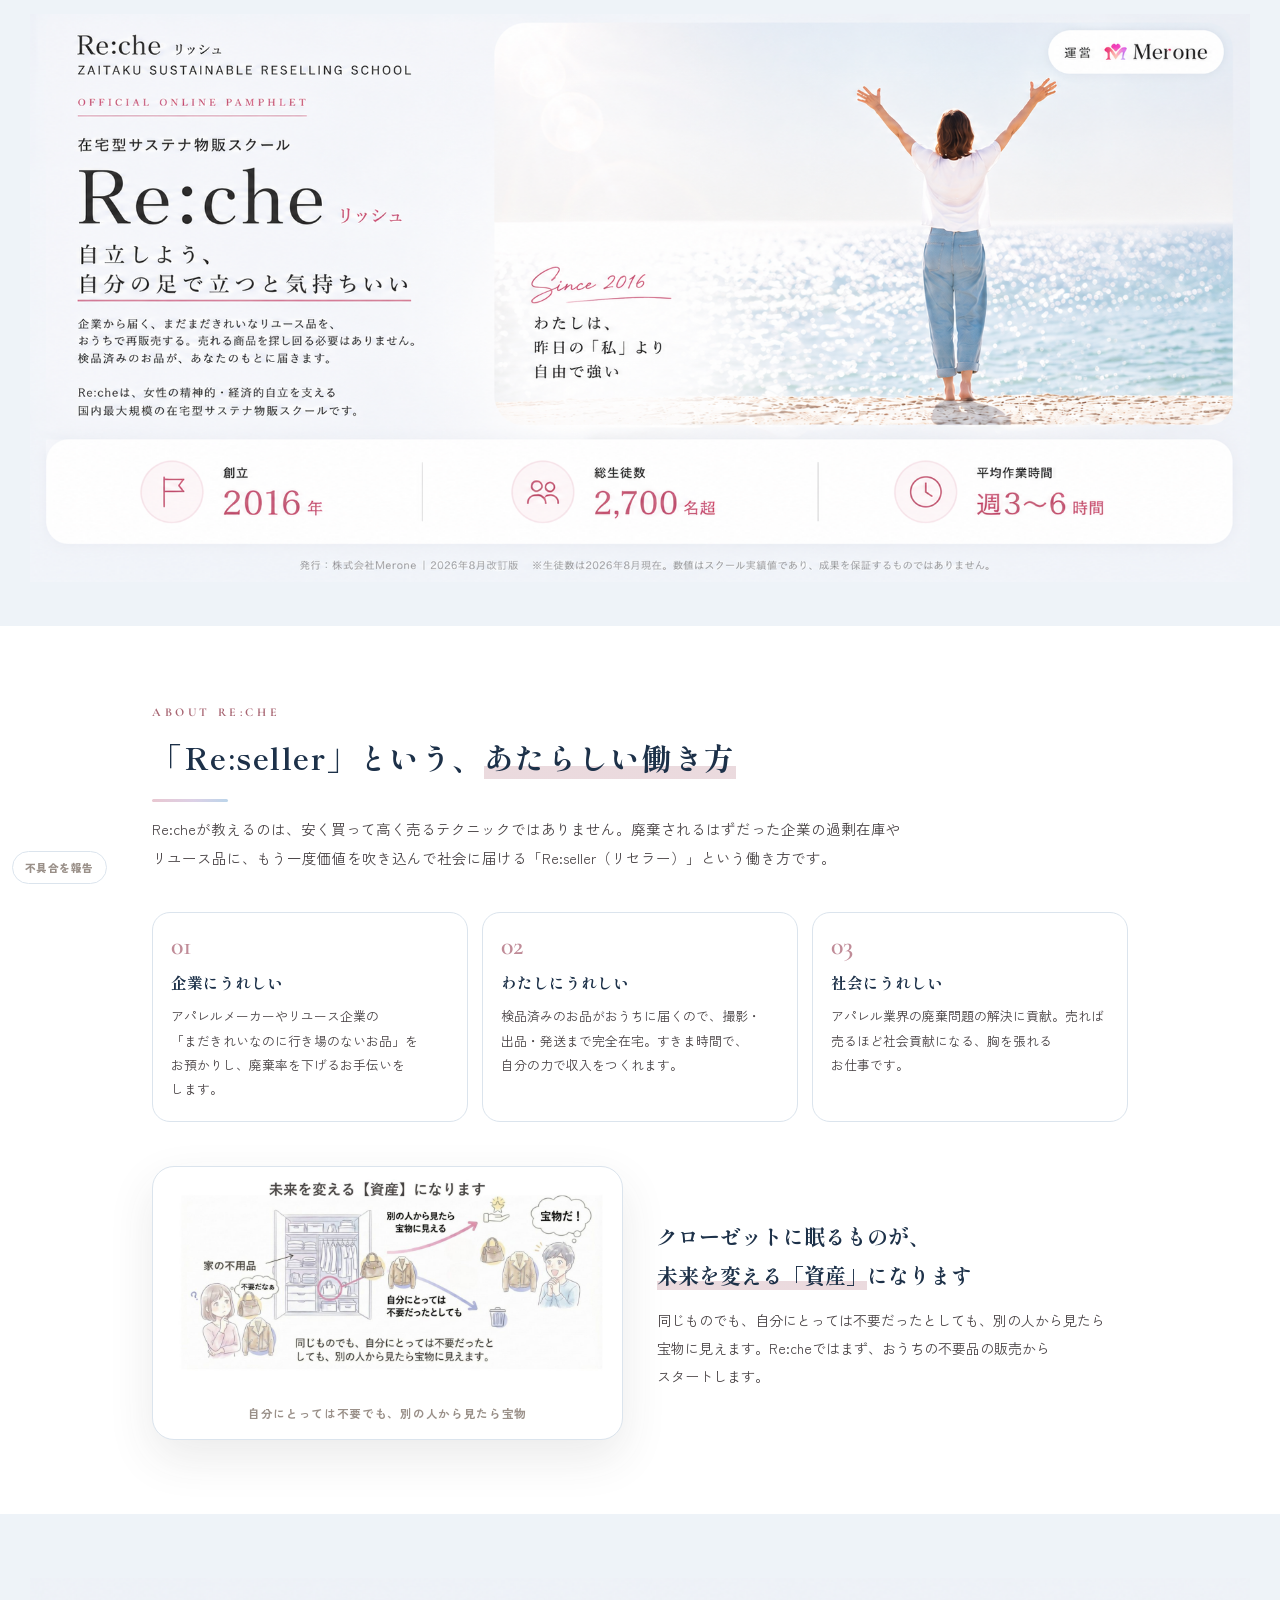
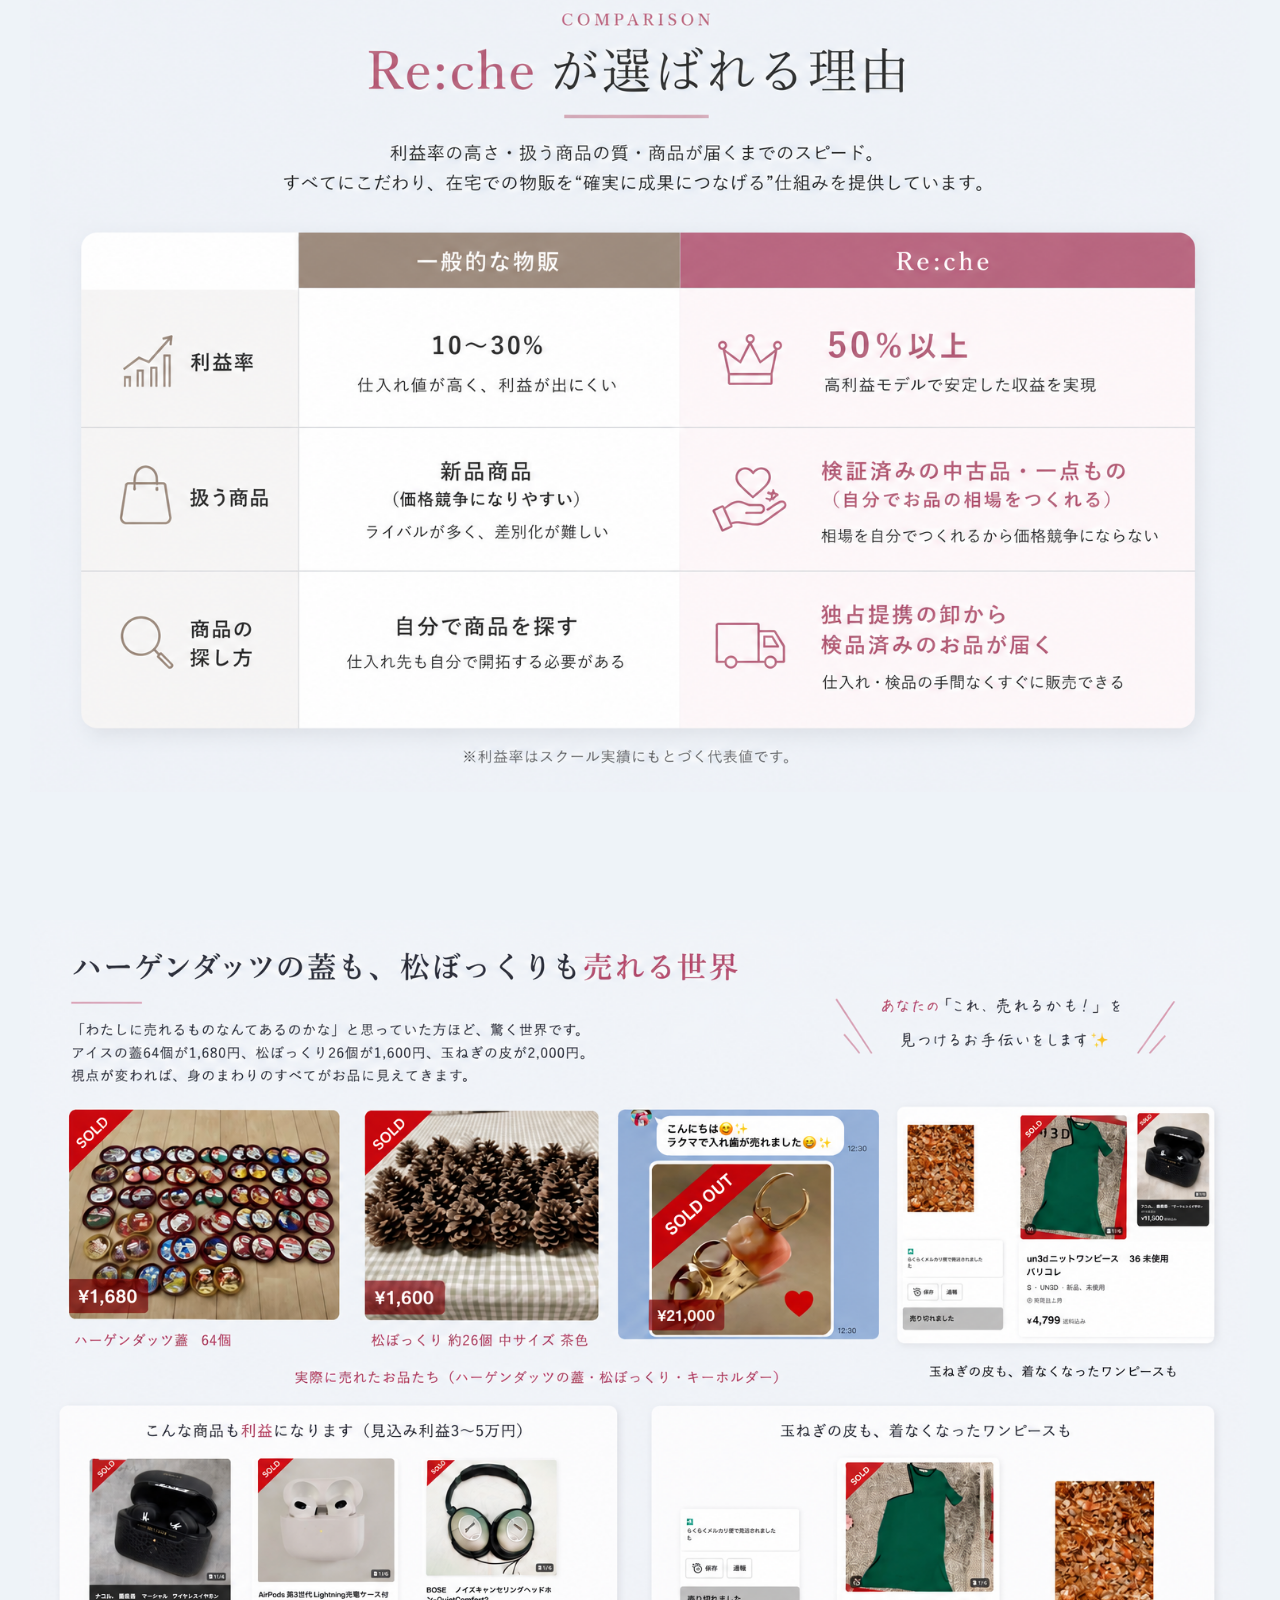
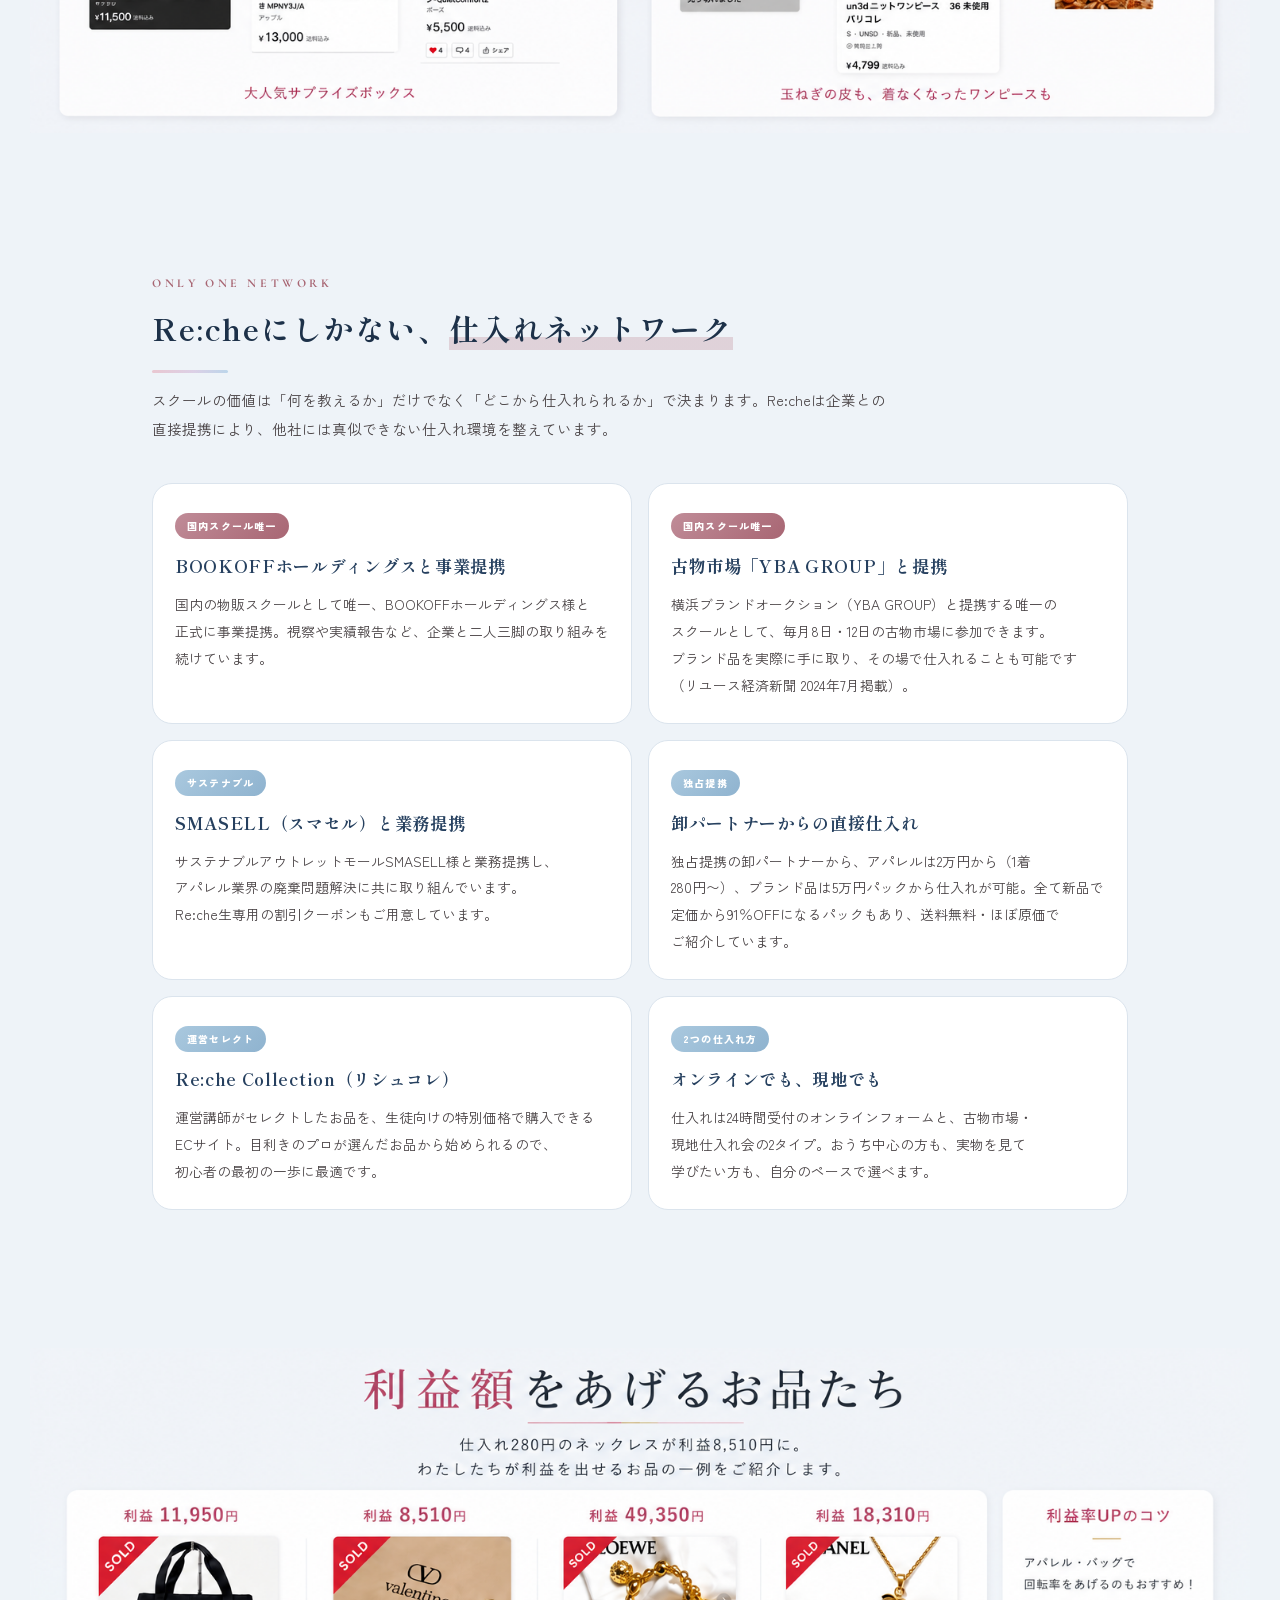
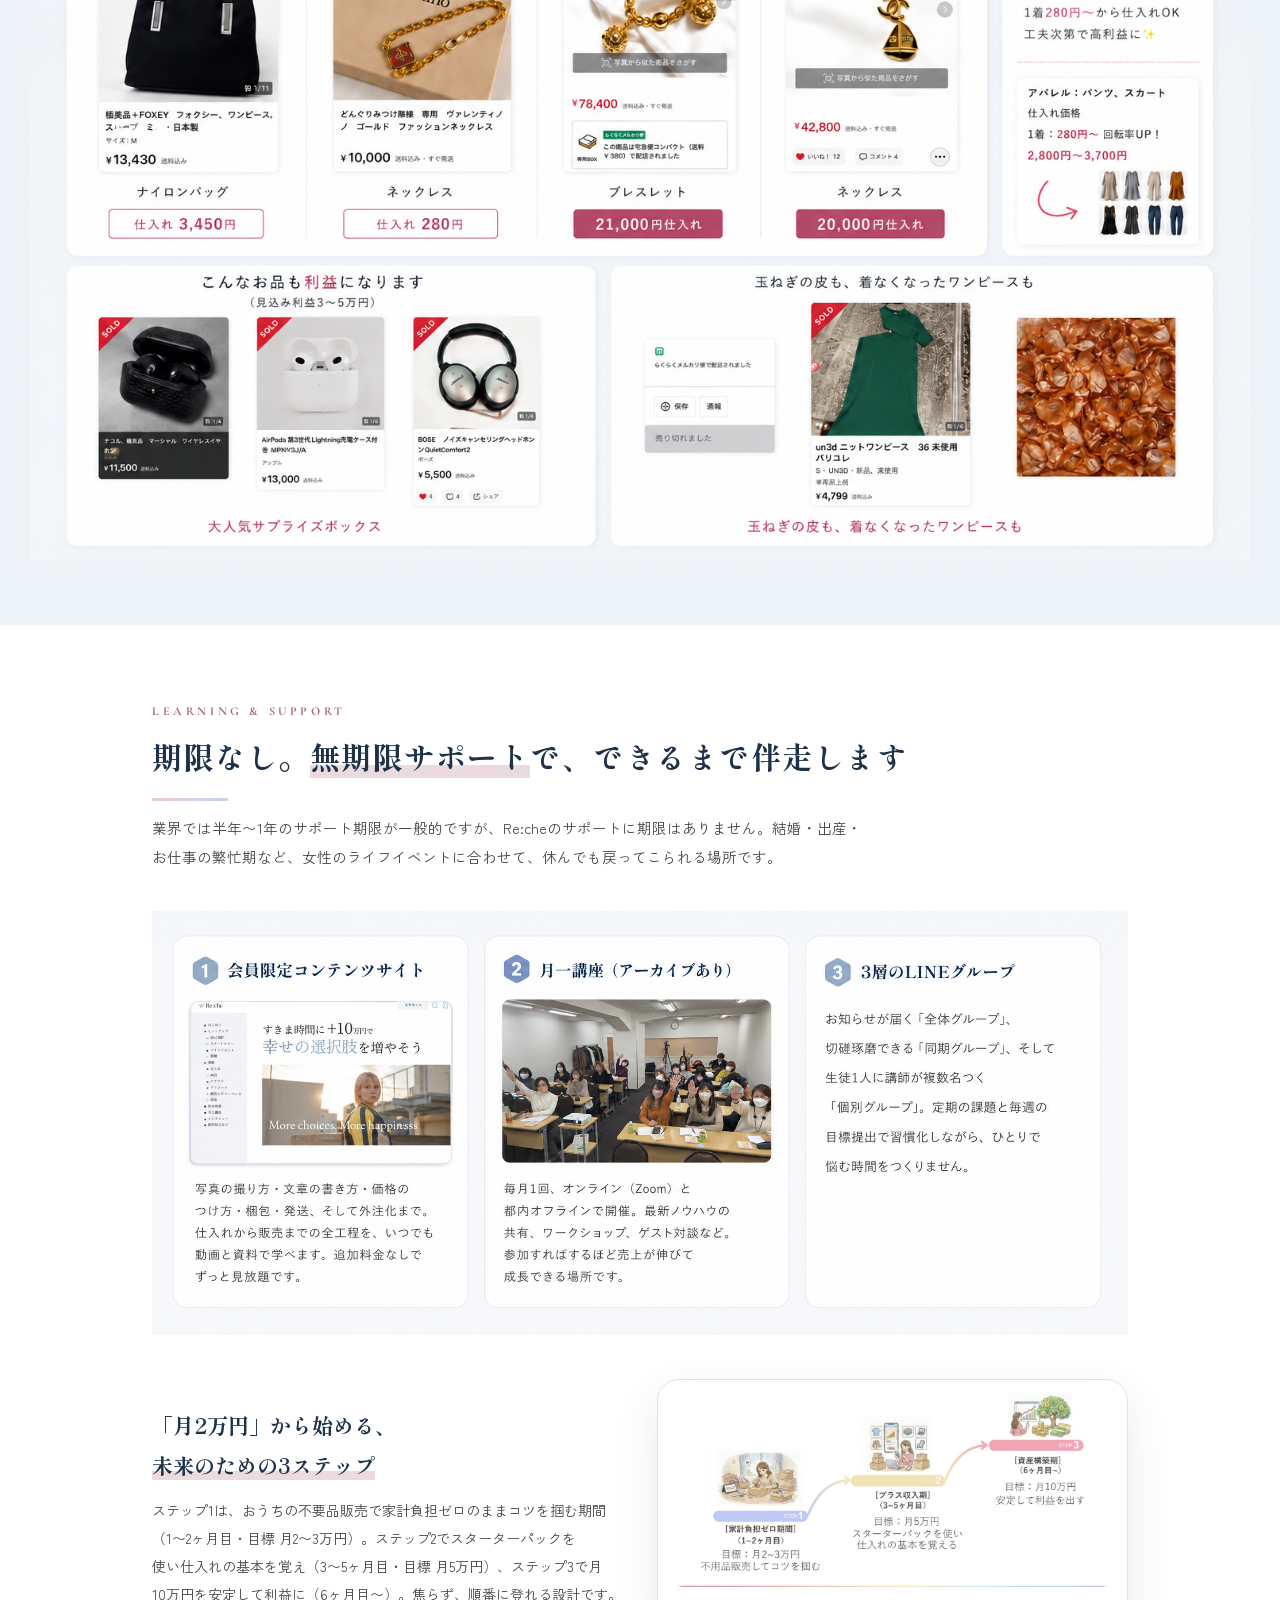
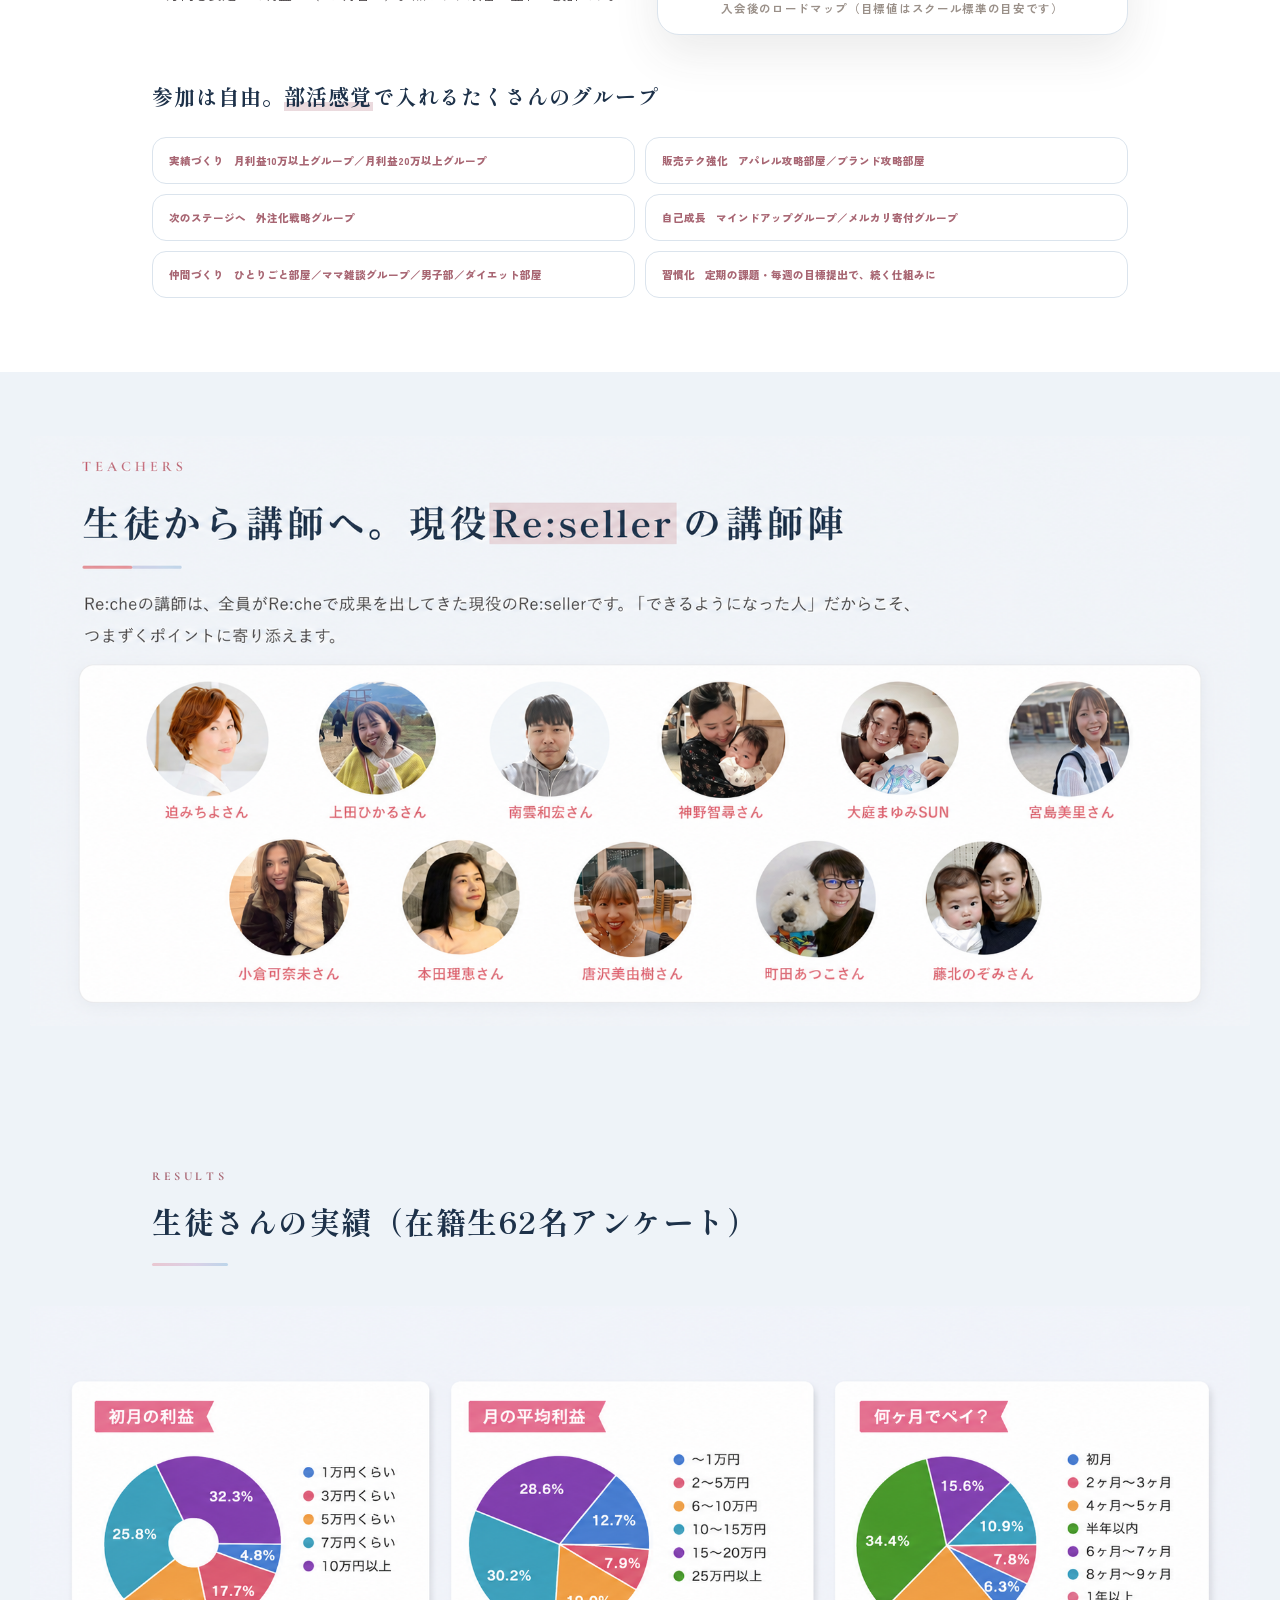
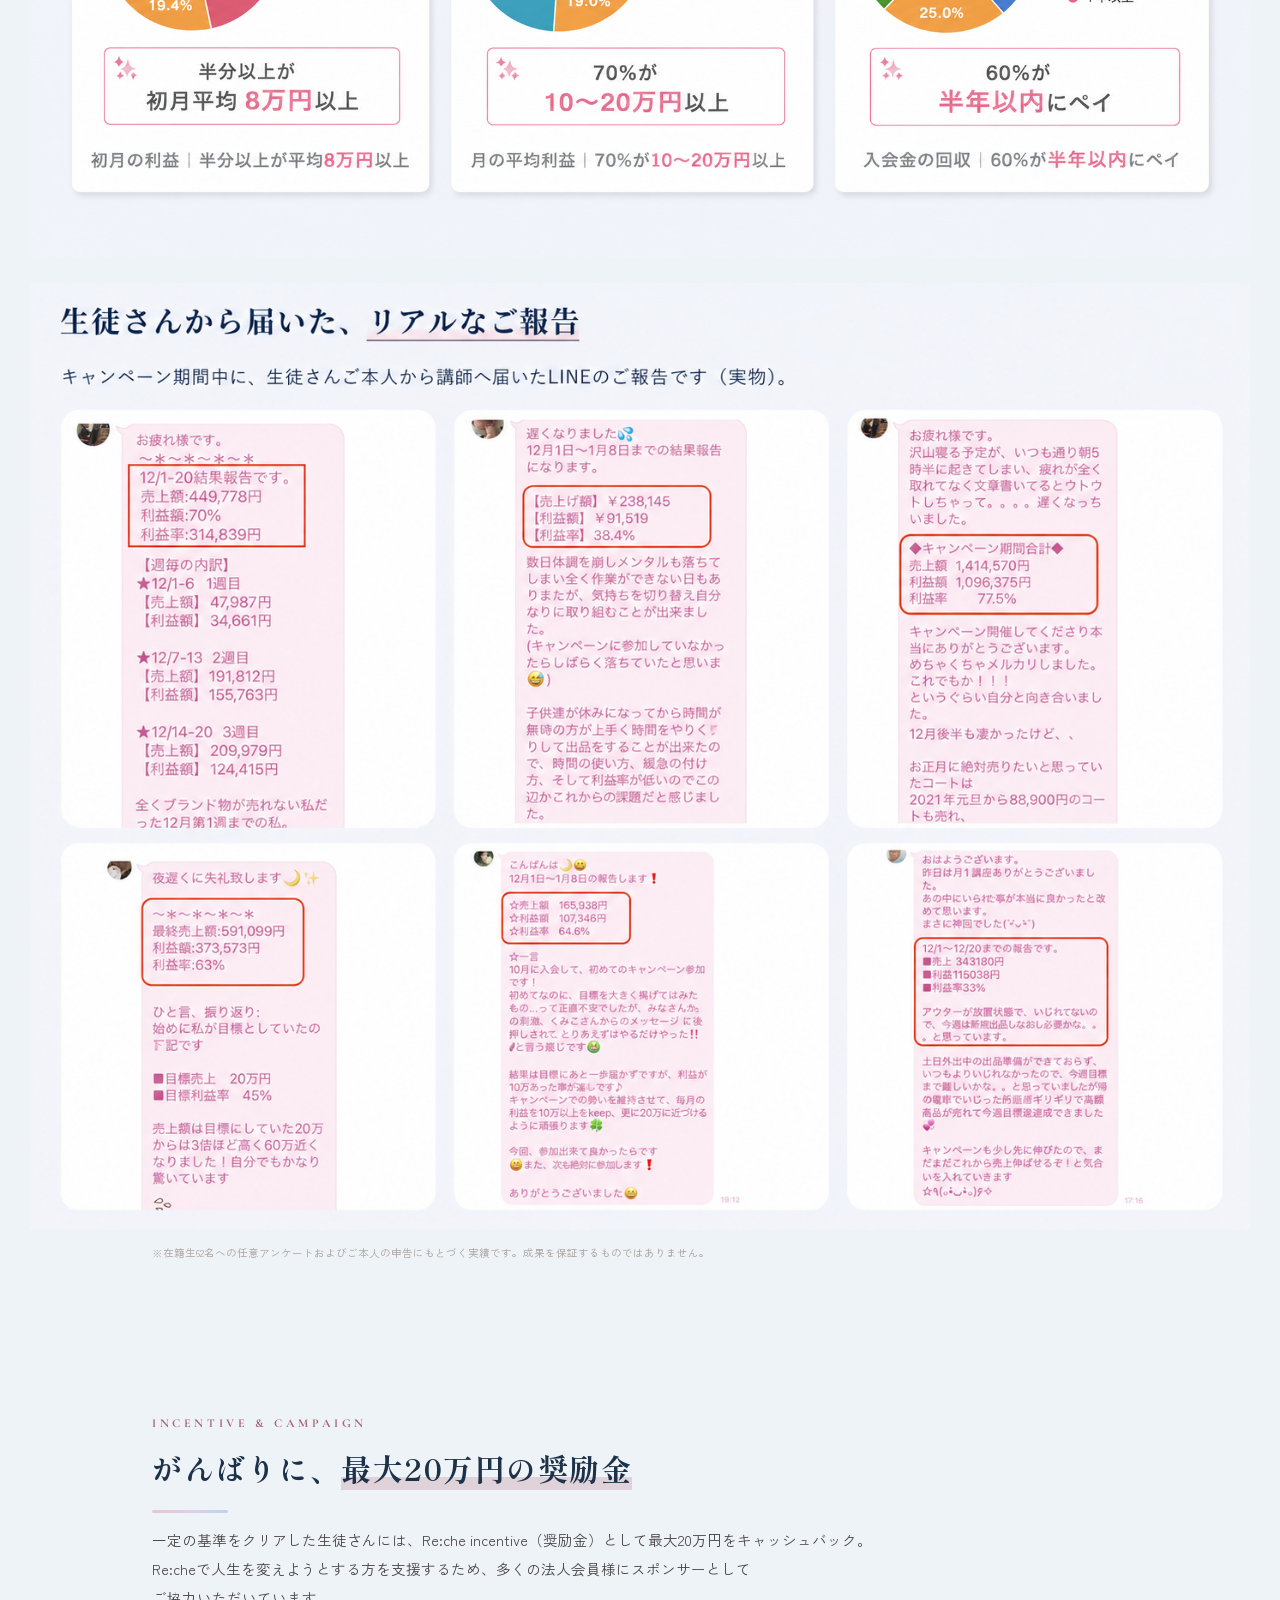
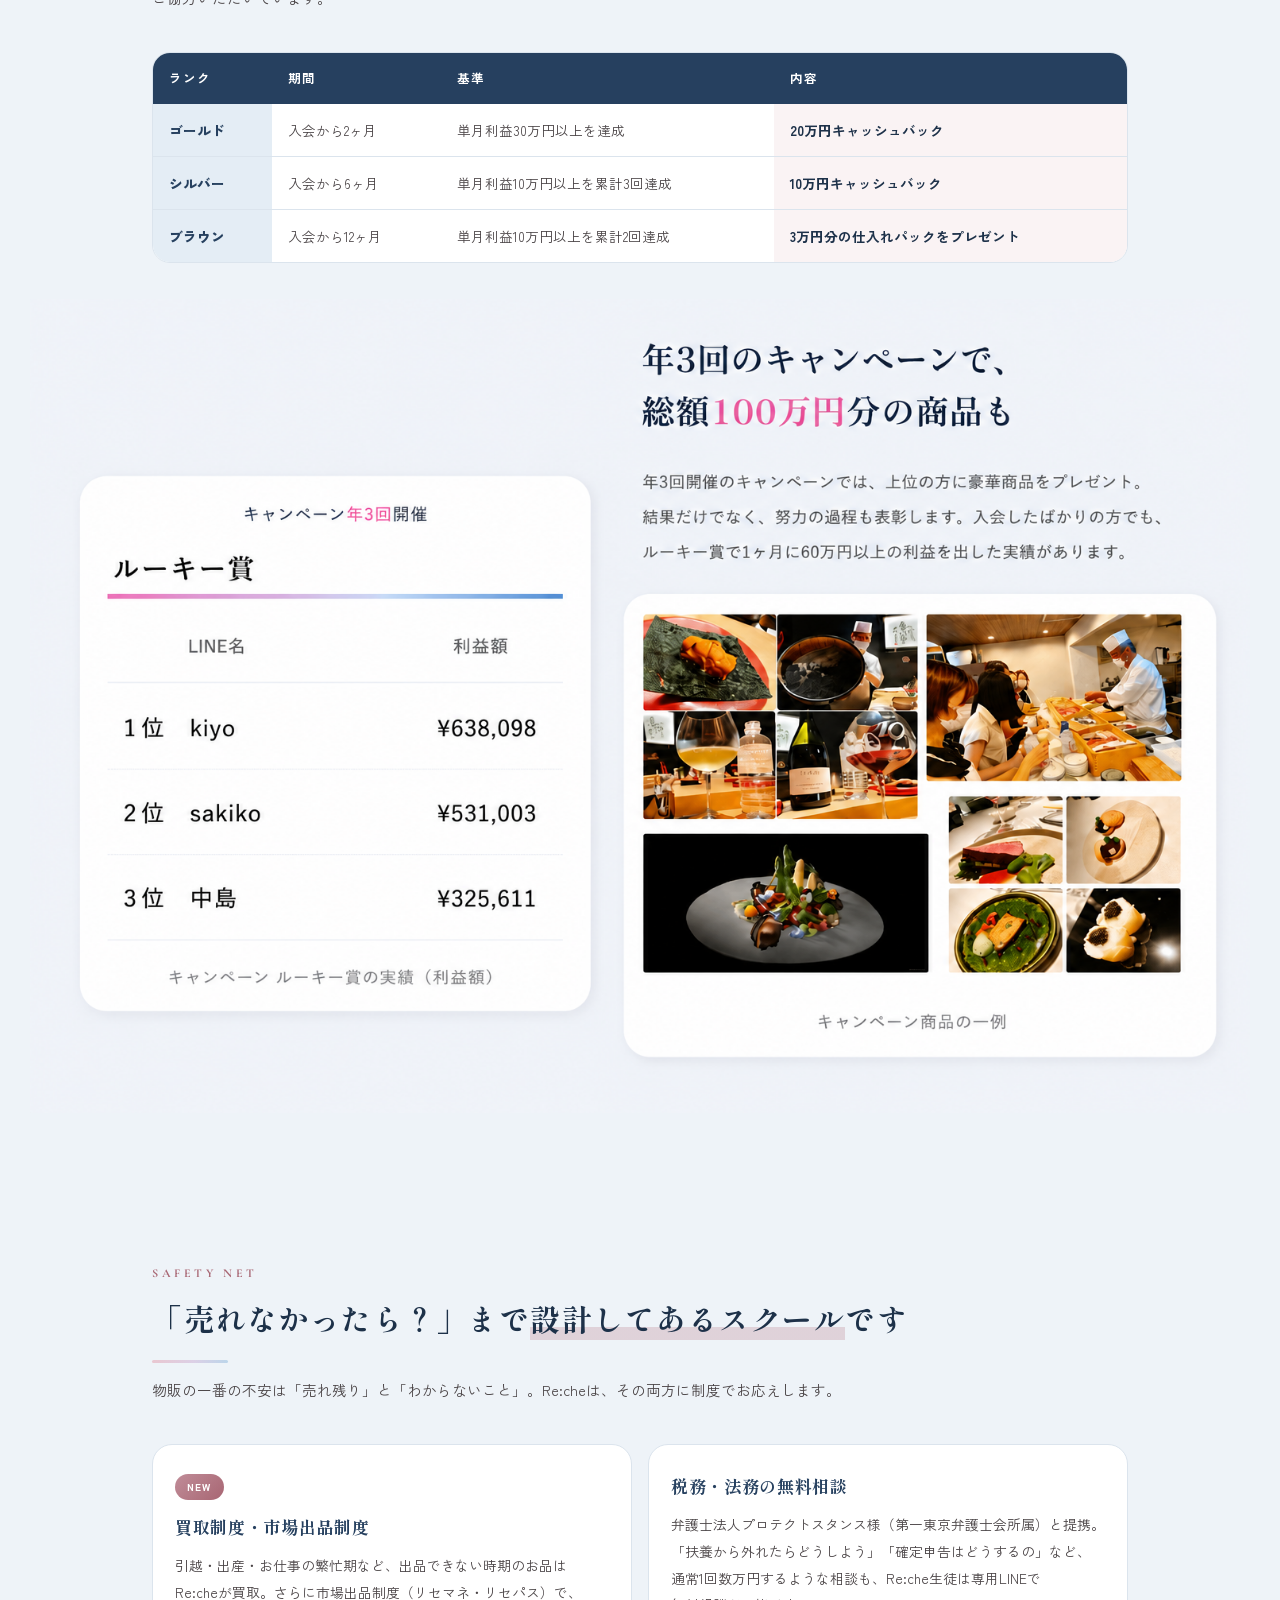
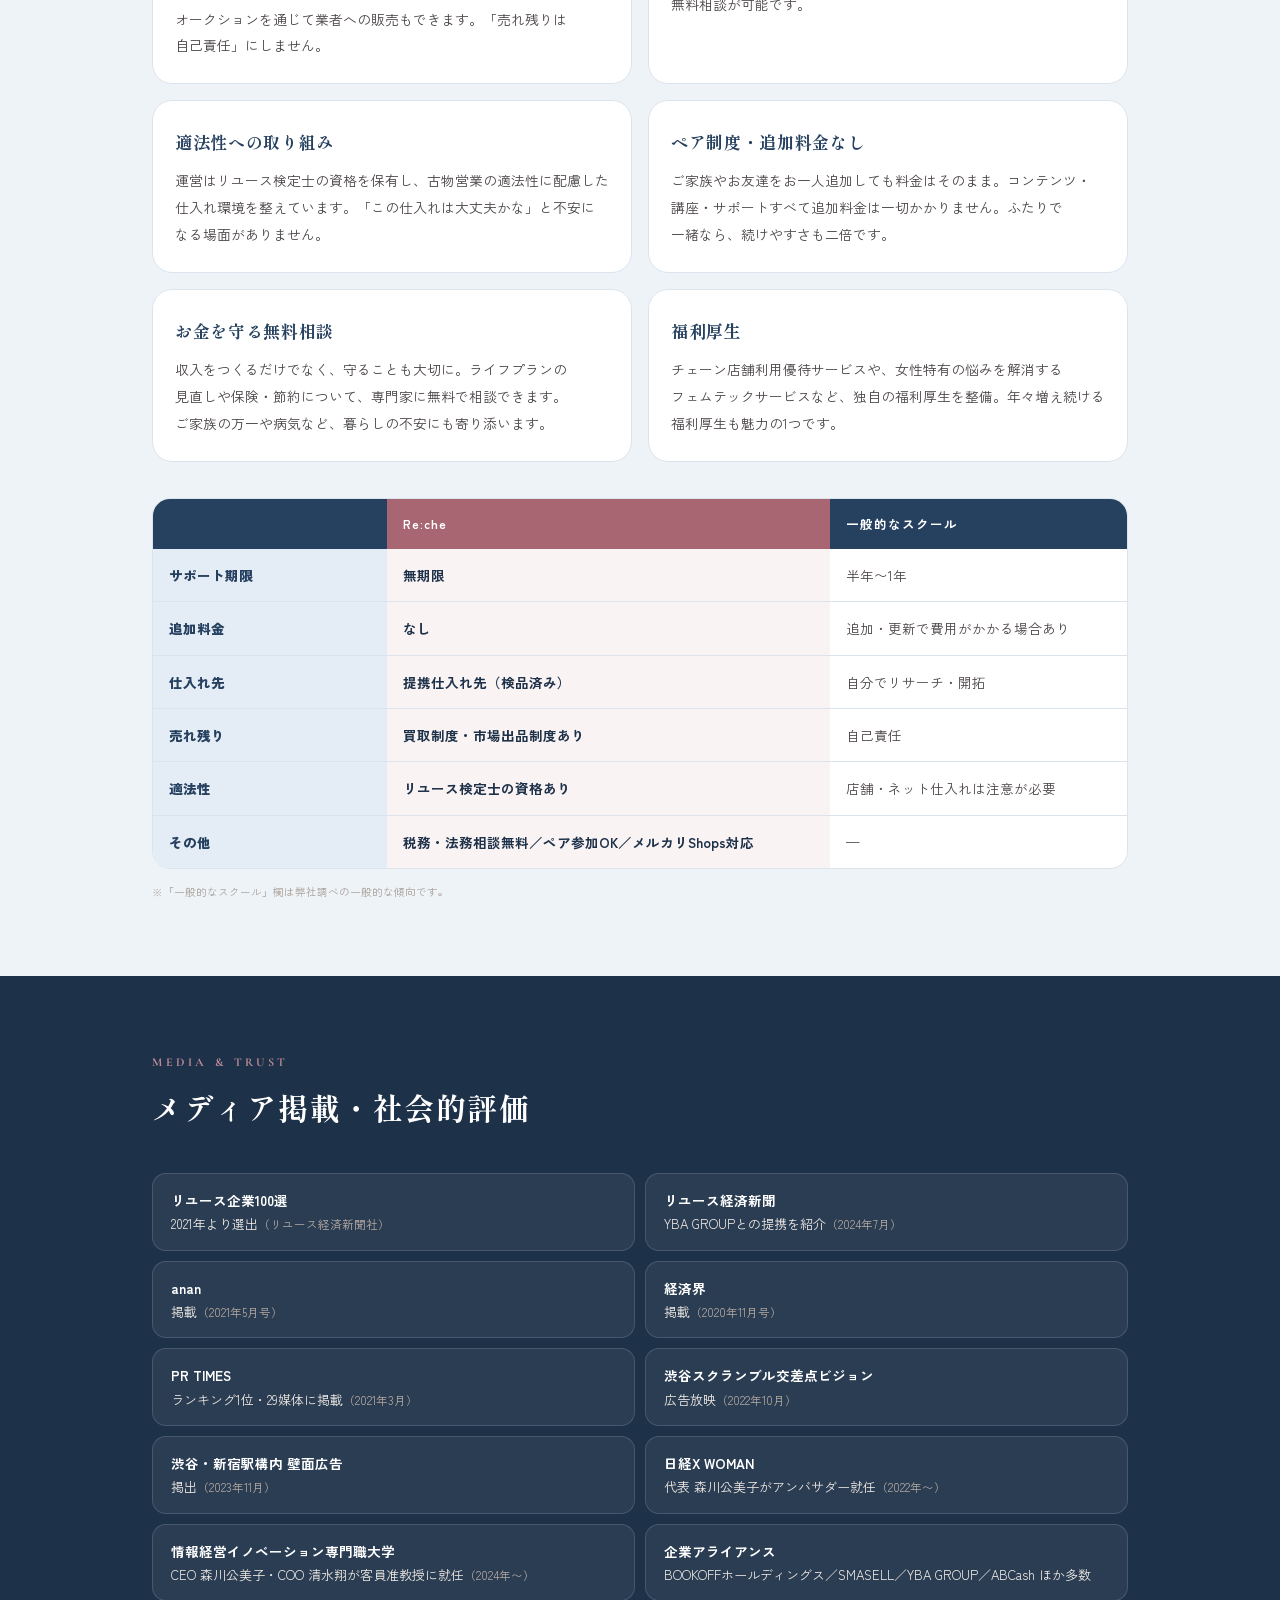
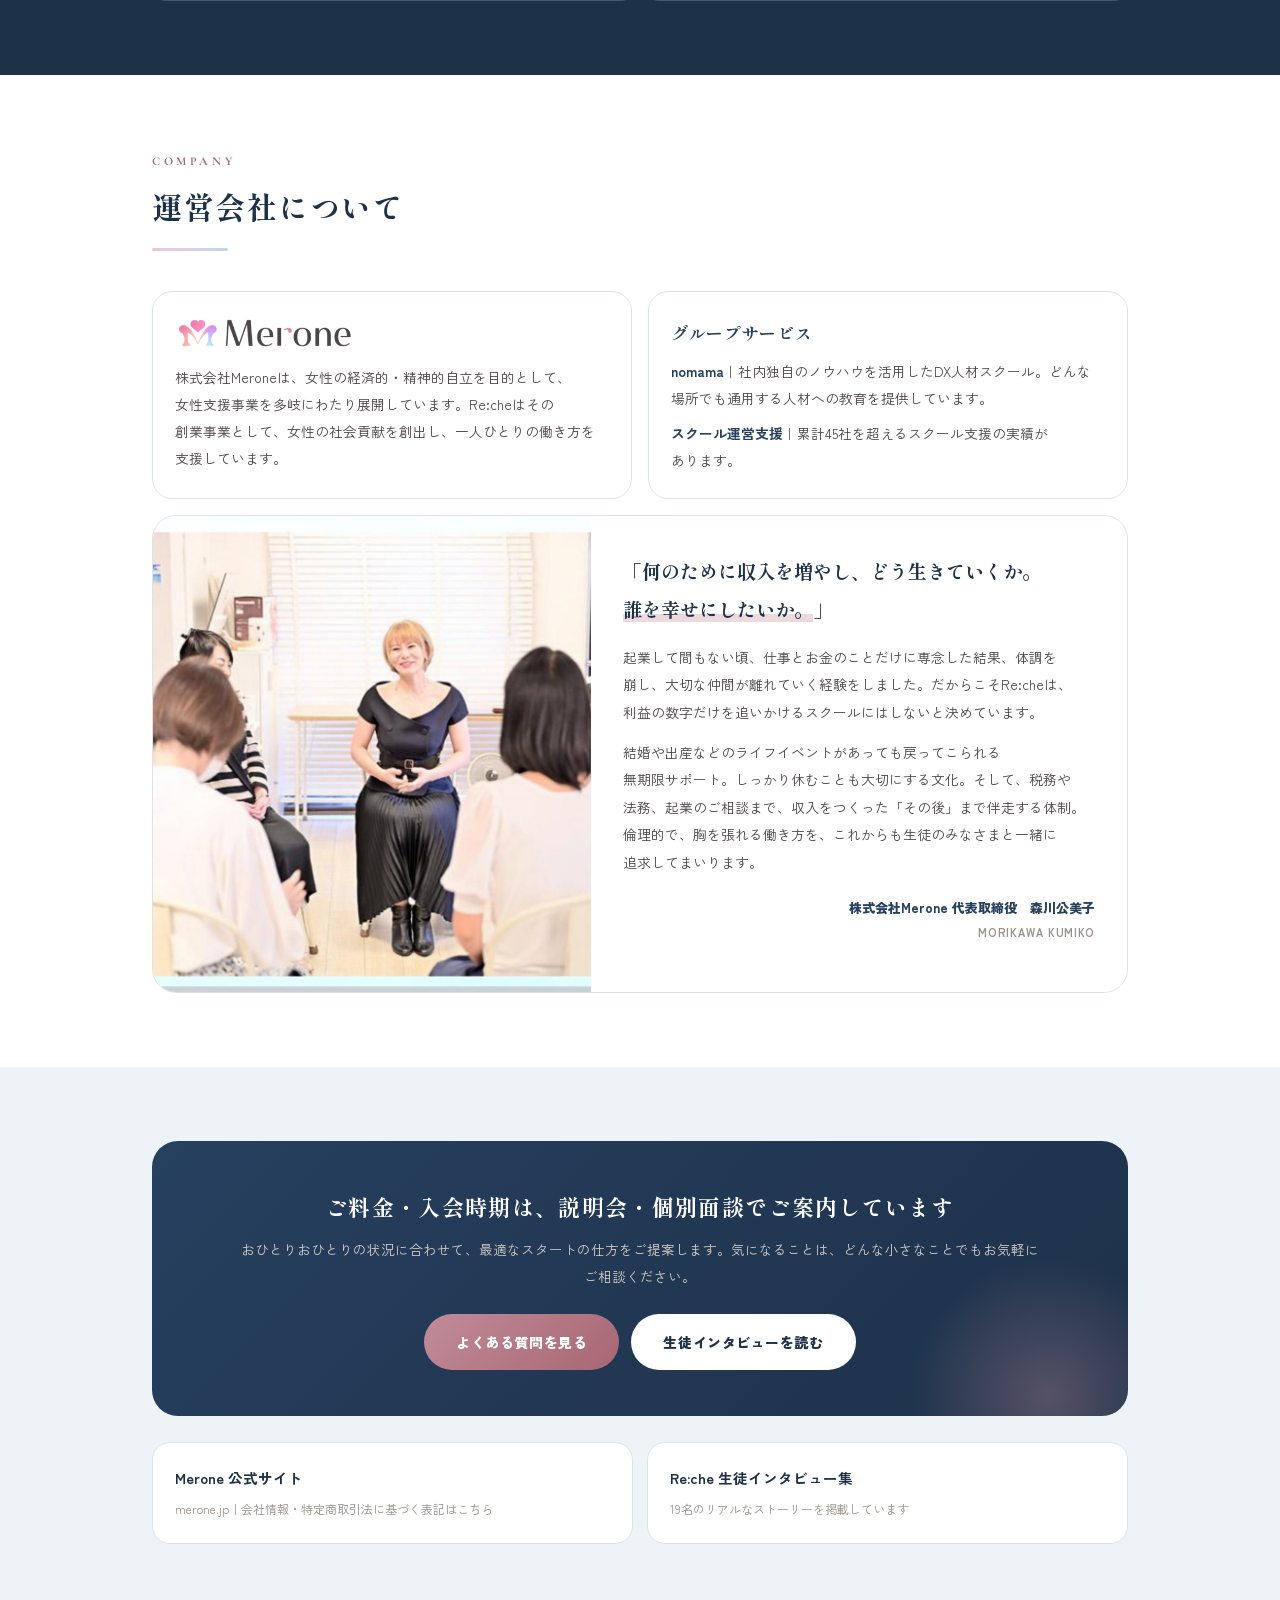
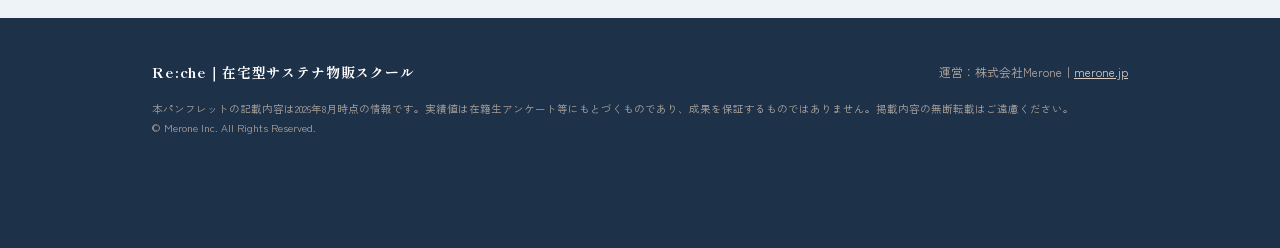
==== commit 92a34e71: "ヒーローボードの焼き込み枠線を除去し背景とシームレスに Co-Authored-By: Claude Fable 5 <noreply@anthropic.com>" ====
--- a/index.html
+++ b/index.html
@@ -229,7 +229,7 @@
 
 <!-- HERO（支給デザイン） -->
 <div class="board top pconly">
-  <img src="img/sec-hero.png?v=4" alt="Re:che（リッシュ）在宅型サステナ物販スクール 公式オンラインパンフレット。自立しよう、自分の足で立つと気持ちいい。創立2016年・総生徒数2,700名超（2026年8月現在）・平均作業時間 週3〜6時間">
+  <img src="img/sec-hero.png?v=5" alt="Re:che（リッシュ）在宅型サステナ物販スクール 公式オンラインパンフレット。自立しよう、自分の足で立つと気持ちいい。創立2016年・総生徒数2,700名超（2026年8月現在）・平均作業時間 週3〜6時間">
 </div>
 <div class="mhero sponly">
   <div class="mh-head">
